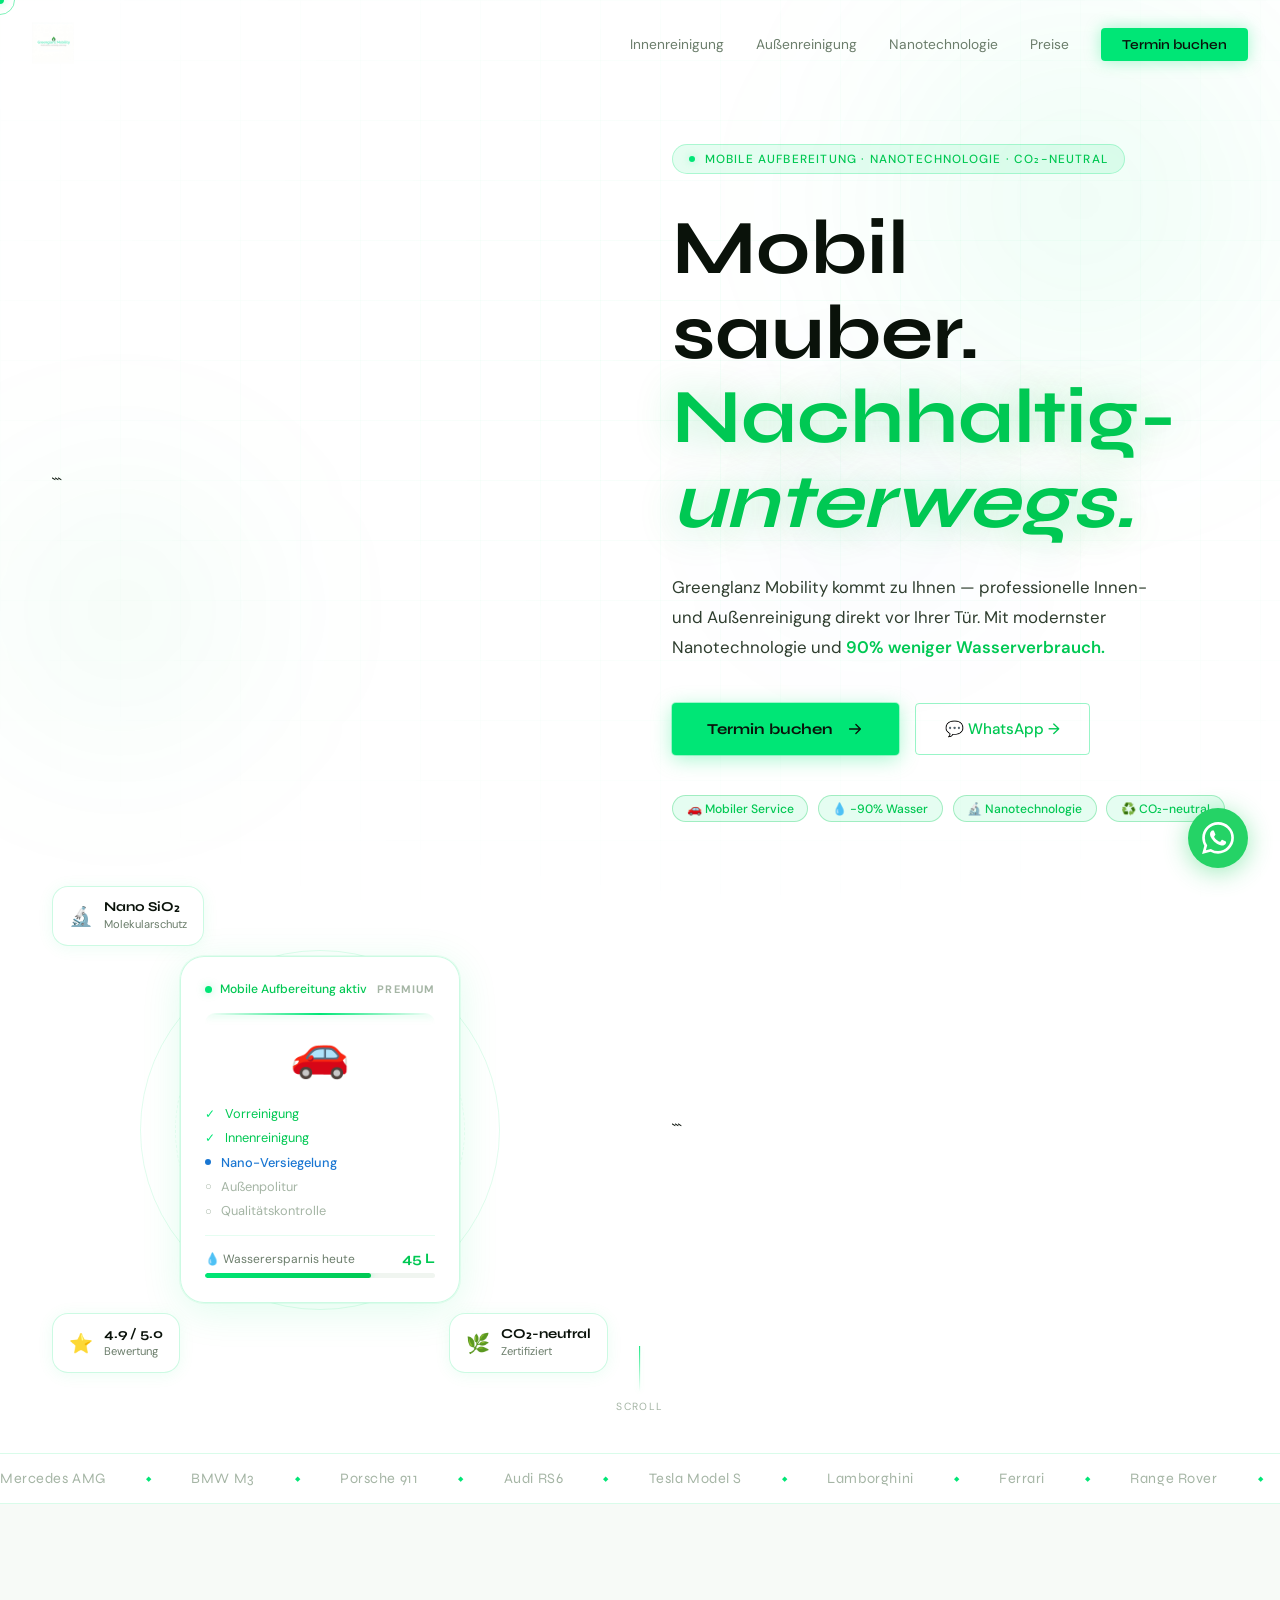
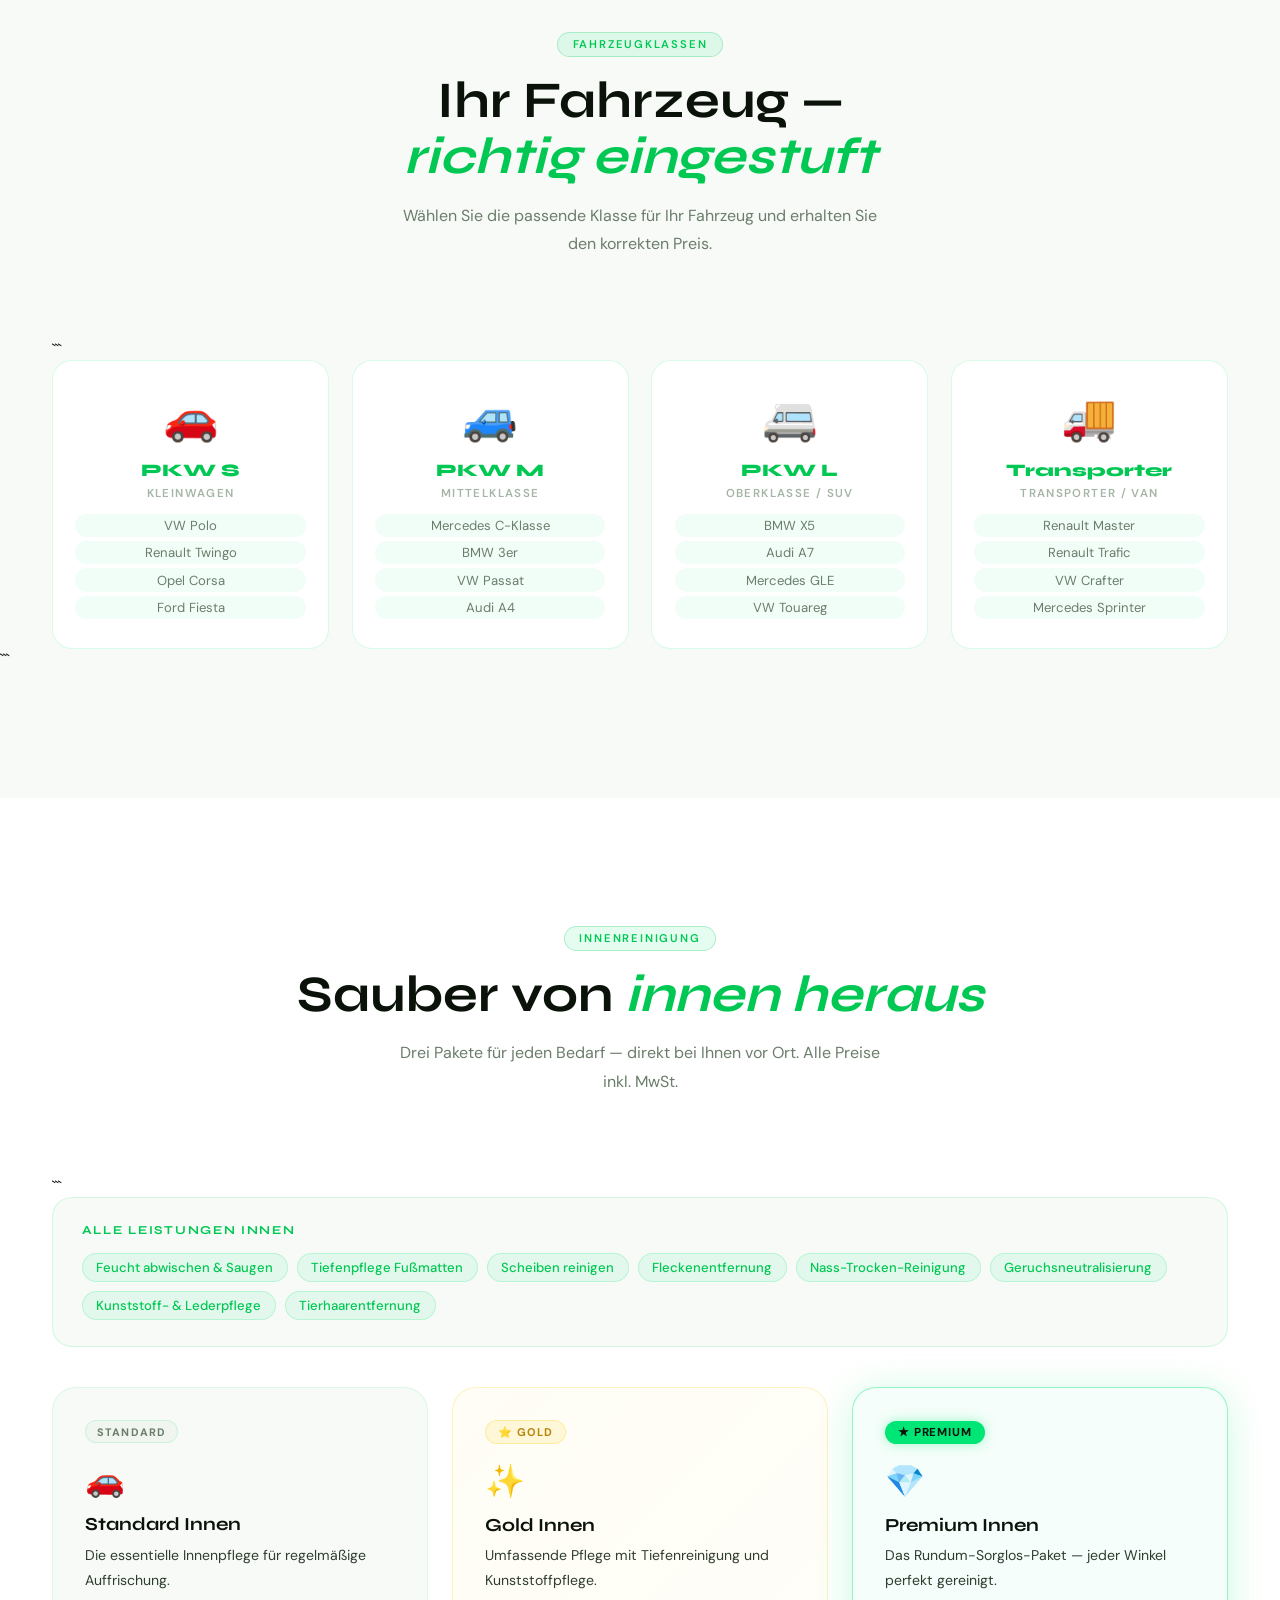
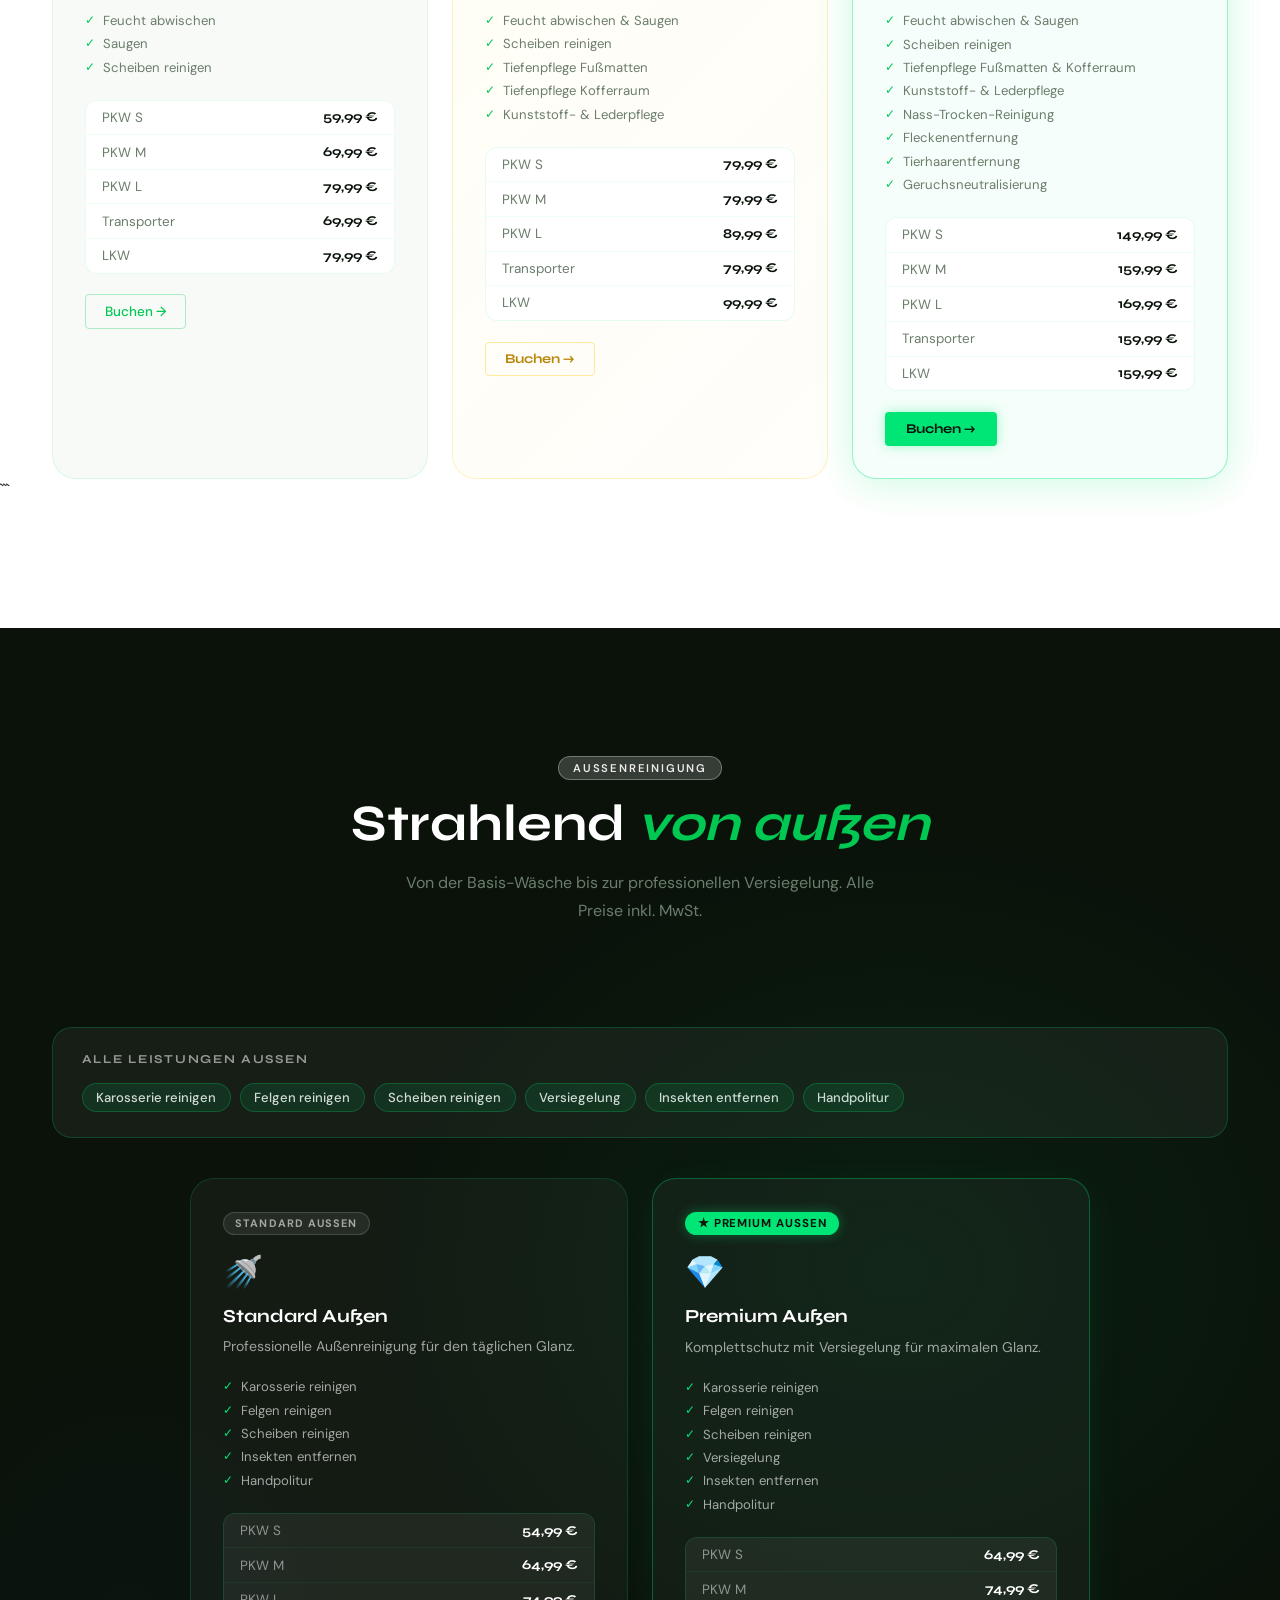
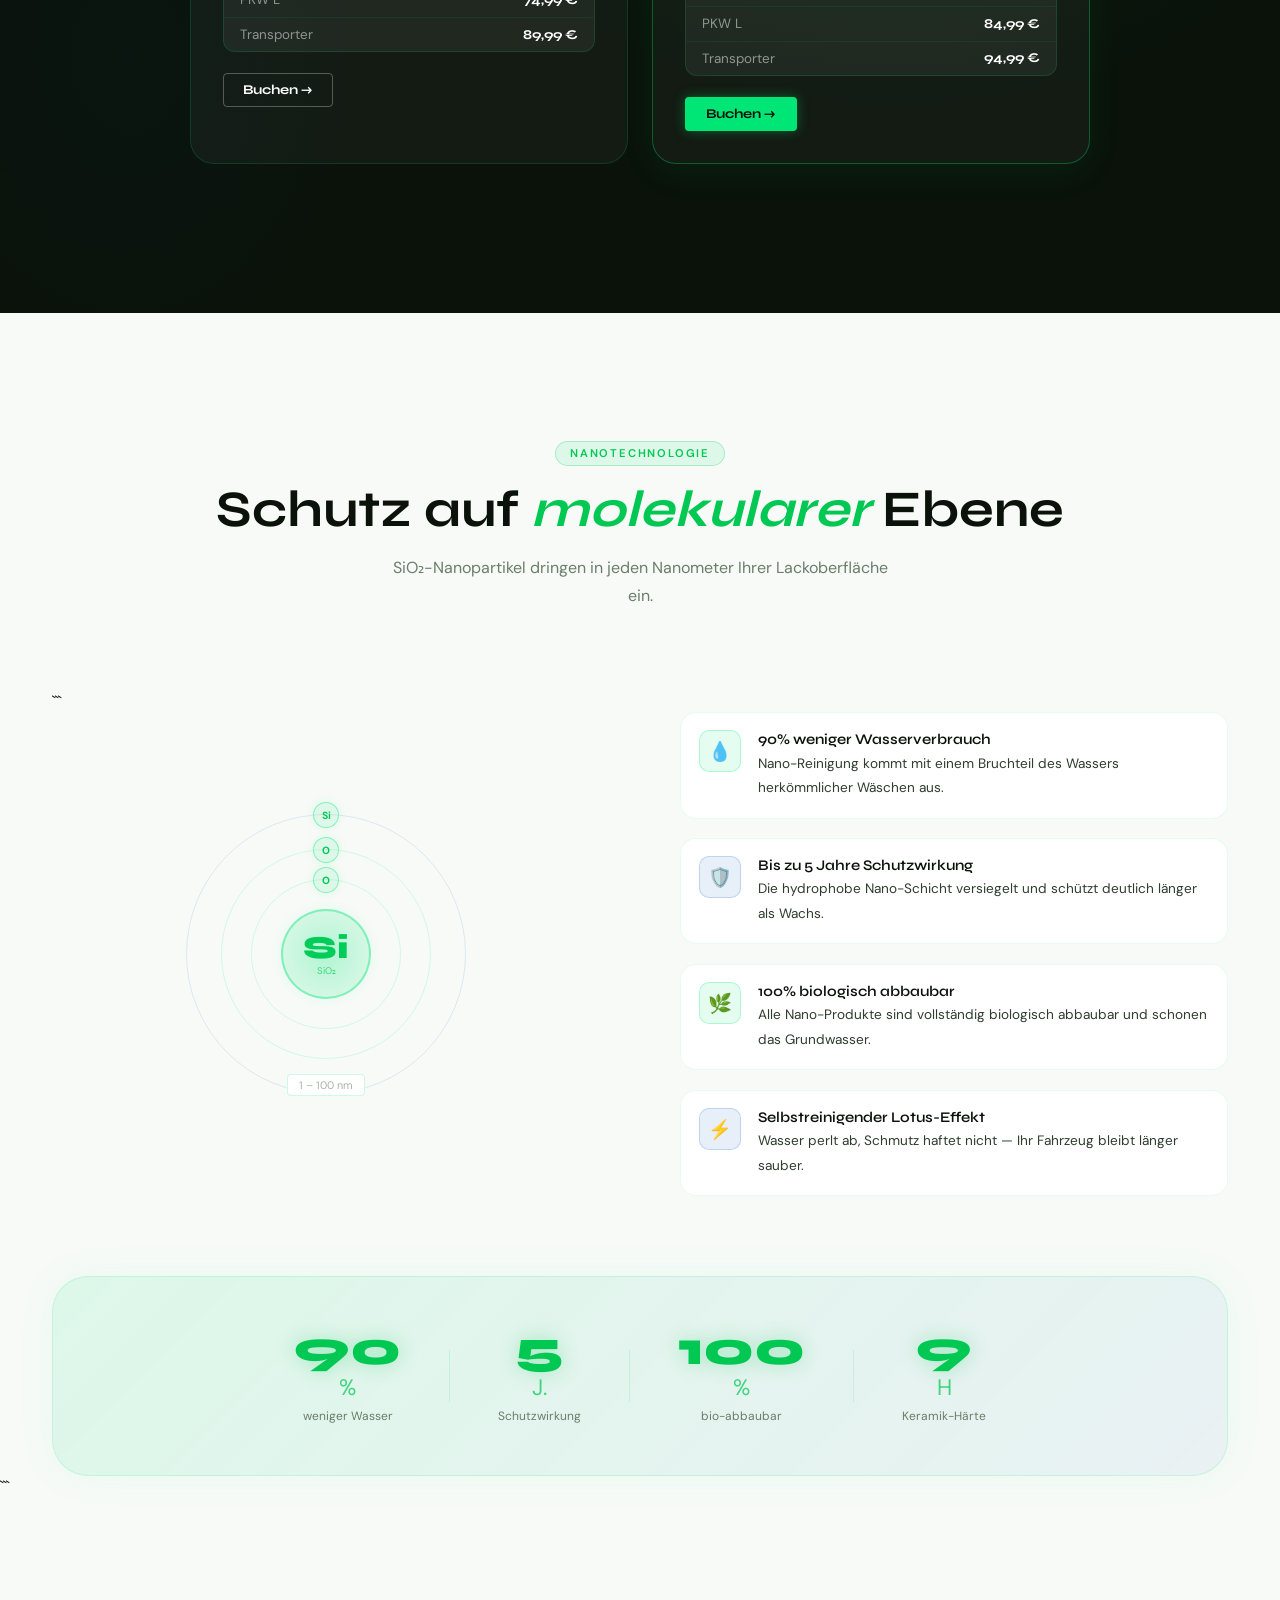
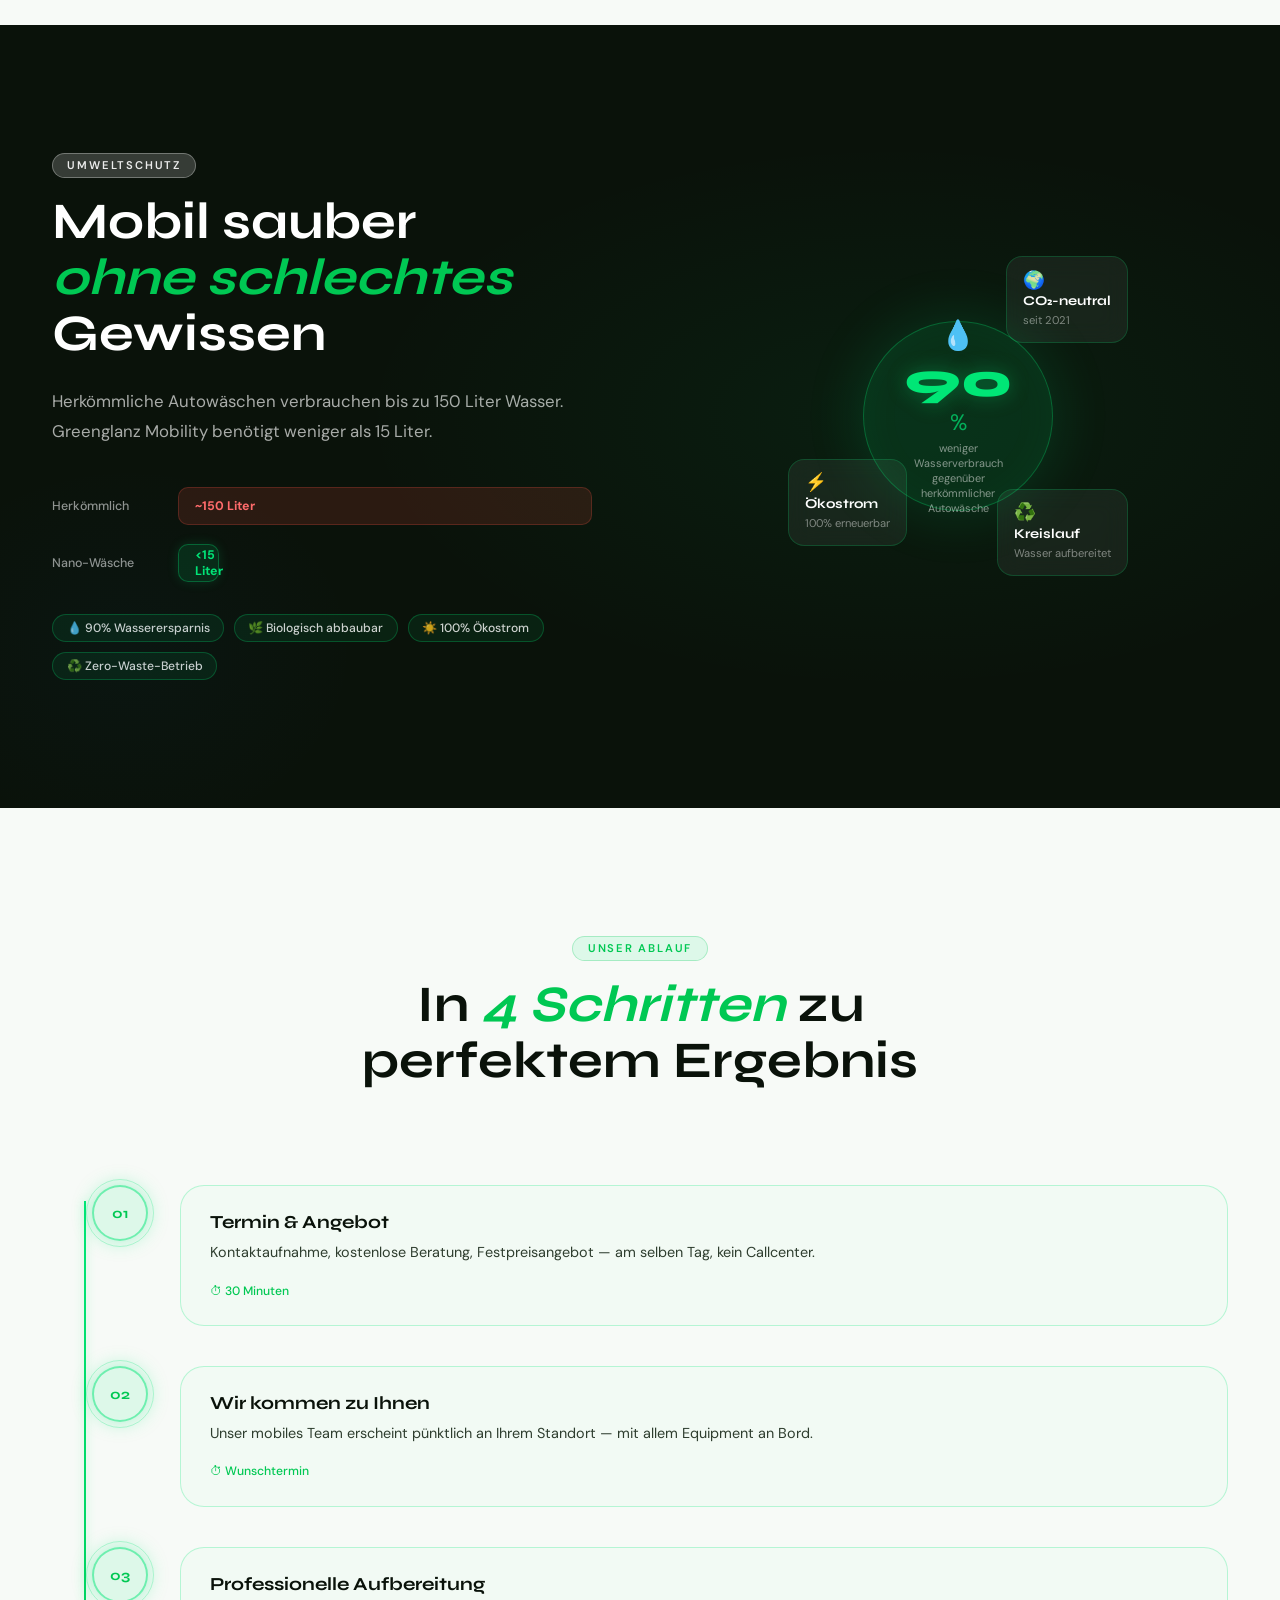
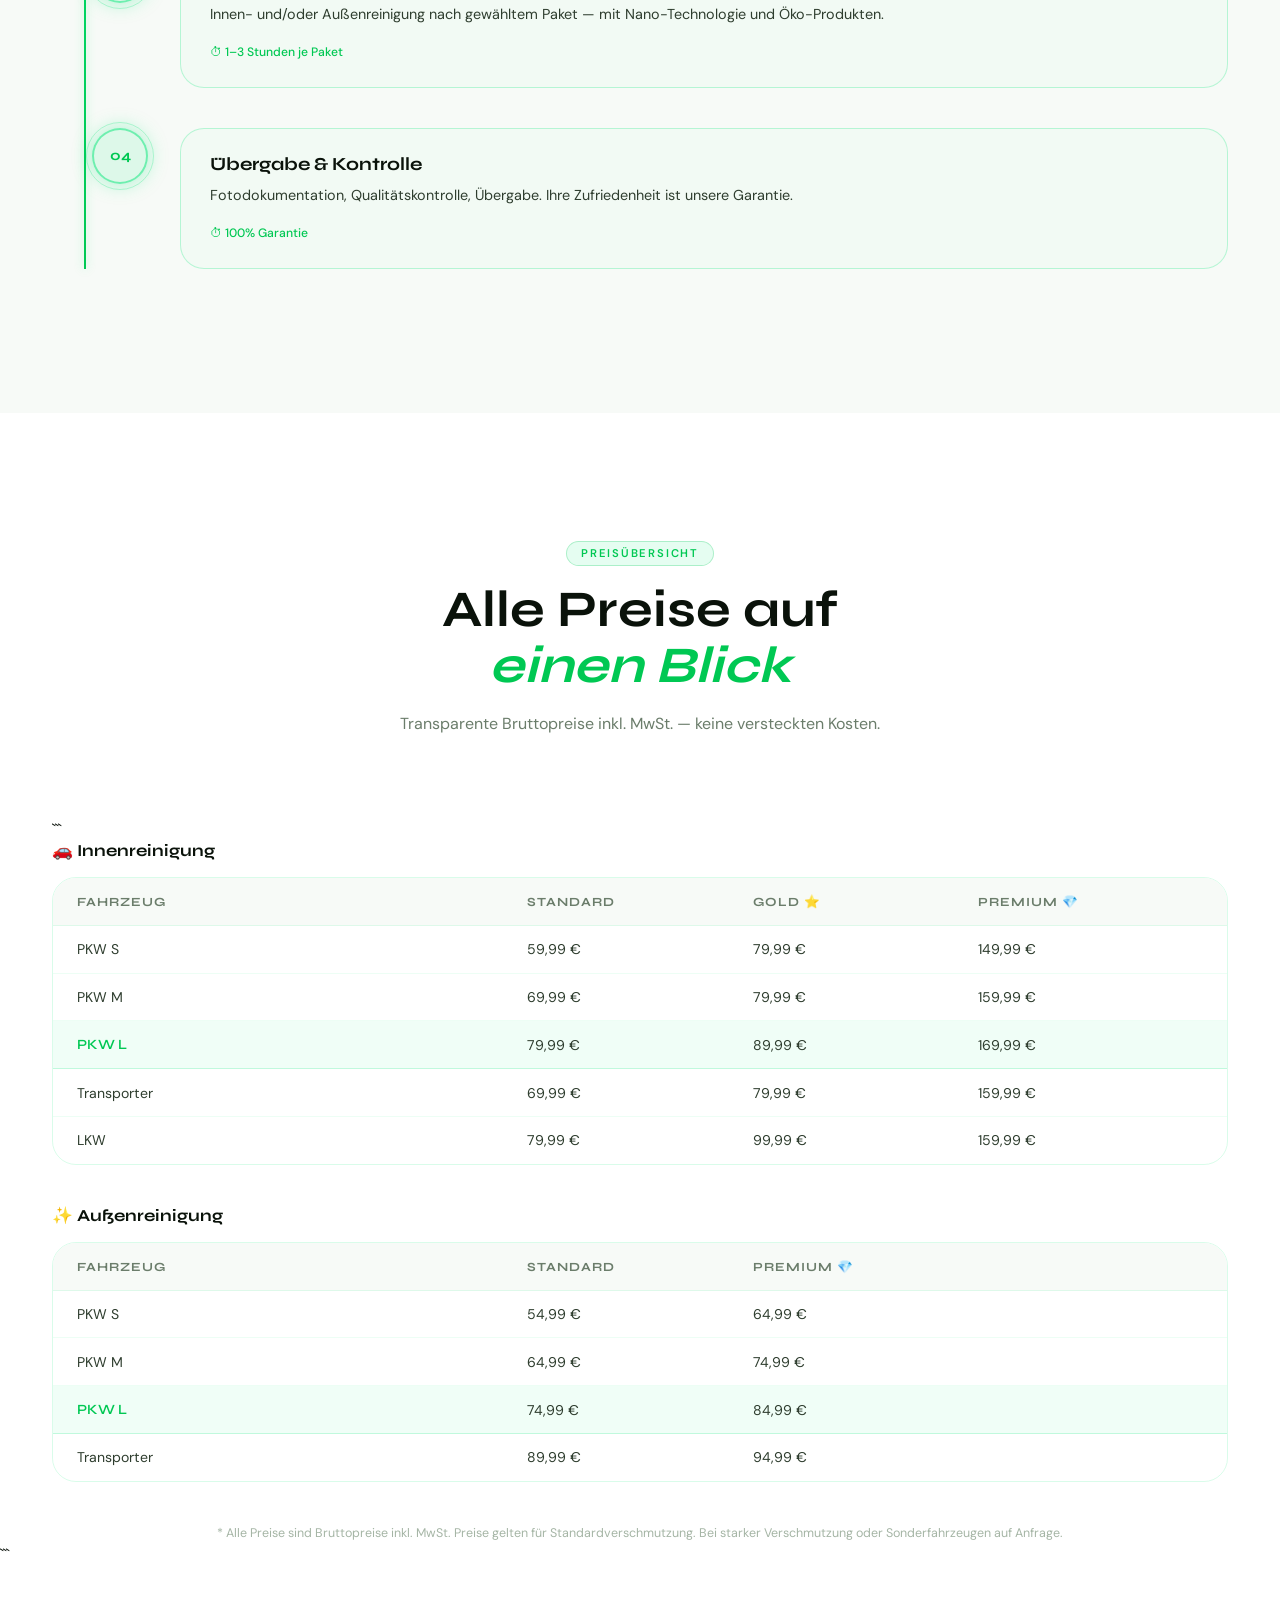
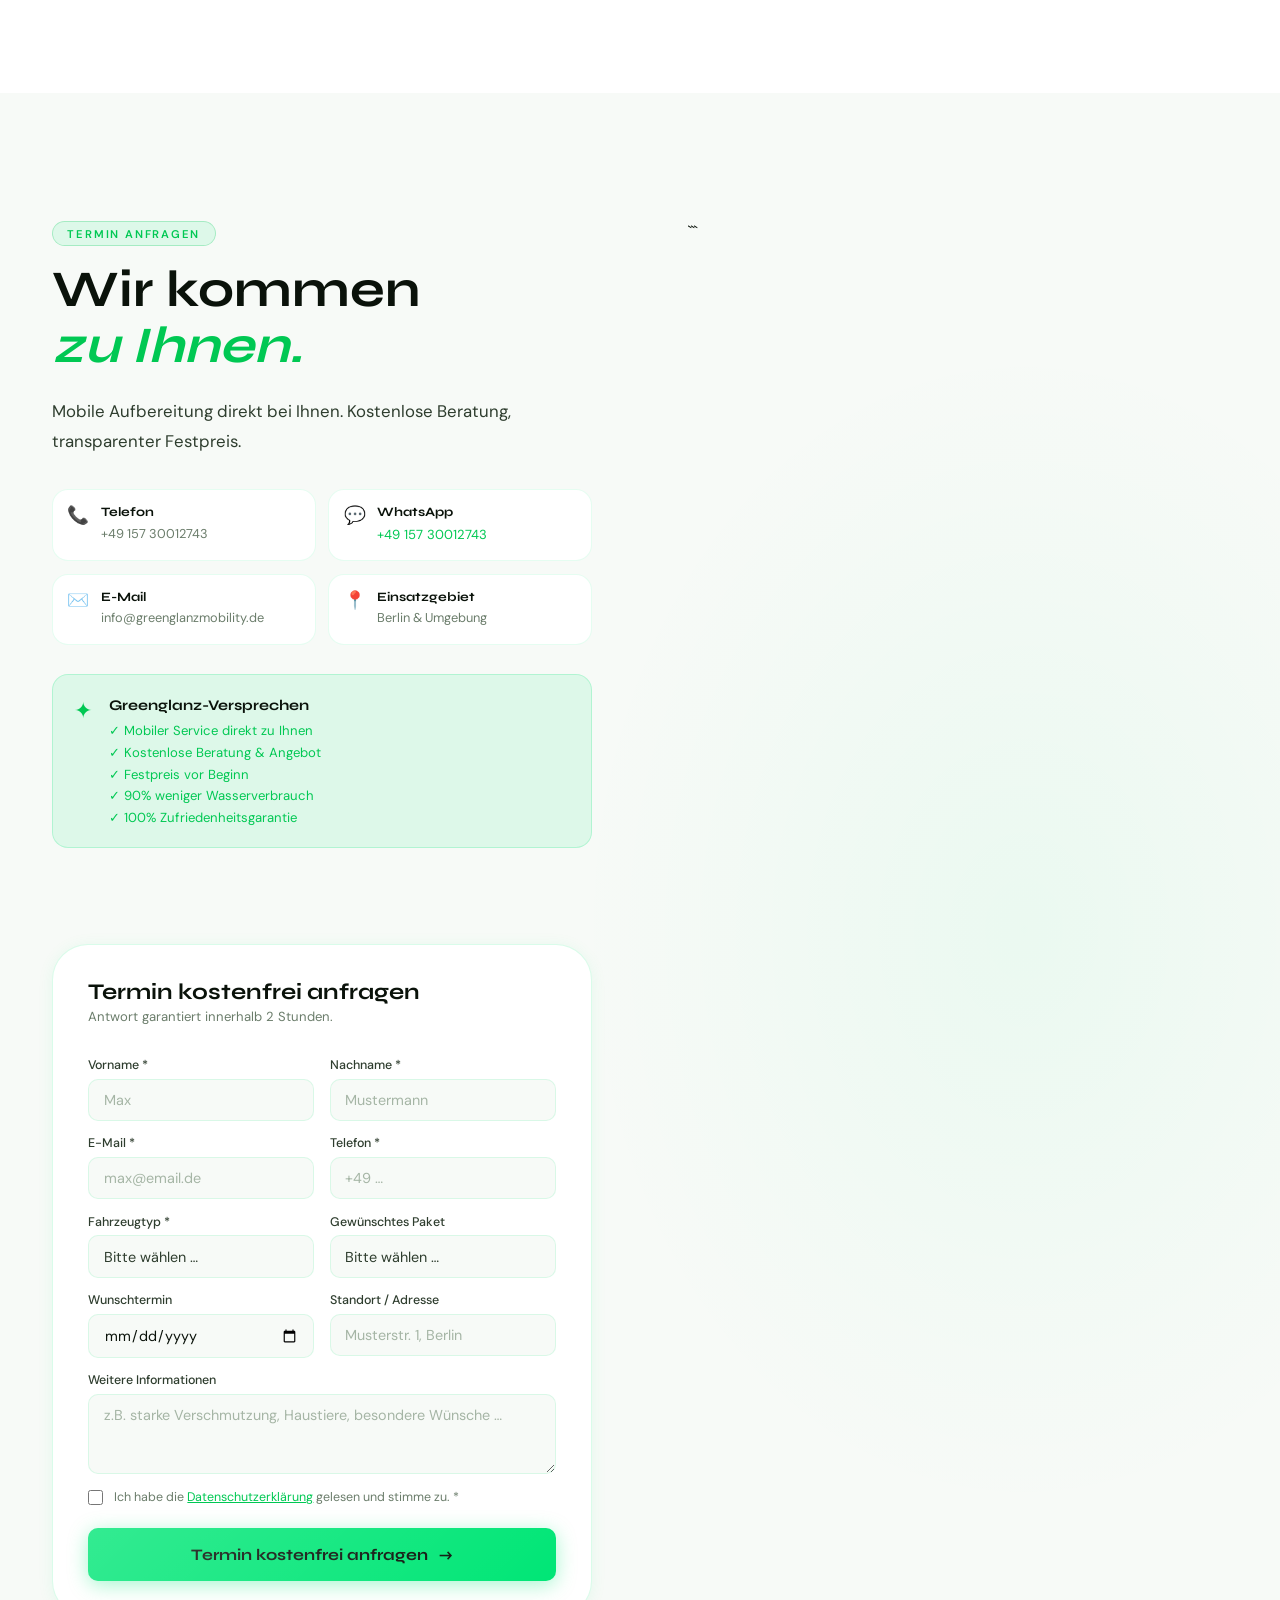
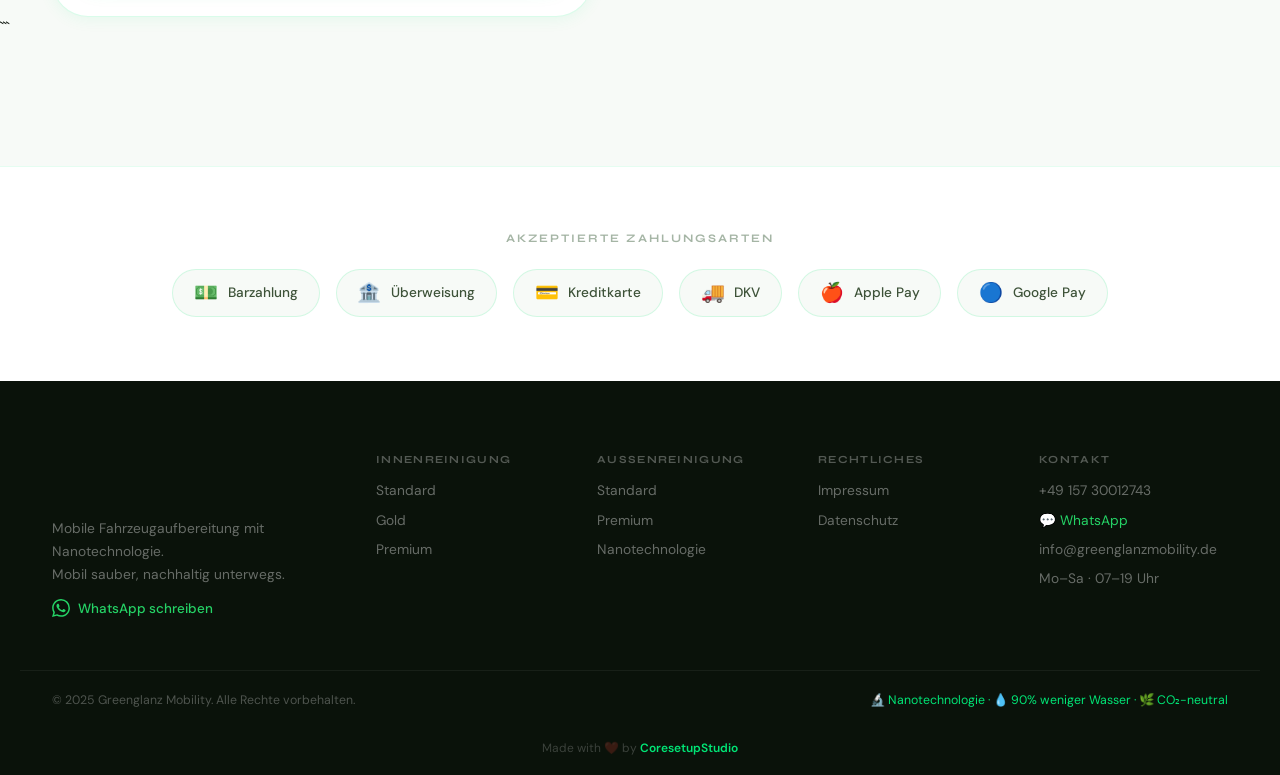
==== index.html @ e128ed54 "Update service descriptions and links in index.html" ====
<!DOCTYPE html>

<html lang="de">
<head>
  <meta charset="UTF-8" />
  <meta name="viewport" content="width=device-width, initial-scale=1.0" />
  <title>Greenglanz Mobility – Mobile Fahrzeugaufbereitung</title>
  <meta name="description" content="Greenglanz Mobility – Mobile Fahrzeugaufbereitung. Innen- & Außenreinigung mit Nanotechnologie. 90% weniger Wasser. Klimafreundlich." />
  <link rel="stylesheet" href="fv-styles.css" />
  <link rel="preconnect" href="https://fonts.googleapis.com" />
  <link rel="preconnect" href="https://fonts.gstatic.com" crossorigin />
  <link href="https://fonts.googleapis.com/css2?family=Syne:wght@400;600;700;800&family=DM+Sans:wght@300;400;500&display=swap" rel="stylesheet" />

  <style>
    /* ── WhatsApp Float Button ────────────────────── */
    .wa-float {
      position: fixed;
      bottom: 2rem;
      right: 2rem;
      z-index: 8000;
      width: 60px;
      height: 60px;
      border-radius: 50%;
      background: #25d366;
      display: flex;
      align-items: center;
      justify-content: center;
      box-shadow: 0 4px 24px rgba(37,211,102,0.45), 0 0 0 0 rgba(37,211,102,0.4);
      animation: wa-pulse 2.5s ease-in-out infinite;
      transition: transform 0.25s cubic-bezier(0.34,1.56,0.64,1), box-shadow 0.25s;
      text-decoration: none;
    }
    .wa-float:hover {
      transform: scale(1.12);
      box-shadow: 0 8px 32px rgba(37,211,102,0.55);
    }
    .wa-float svg { width: 32px; height: 32px; fill: white; }
    @keyframes wa-pulse {
      0%,100% { box-shadow: 0 4px 24px rgba(37,211,102,0.45), 0 0 0 0 rgba(37,211,102,0.4); }
      50%      { box-shadow: 0 4px 24px rgba(37,211,102,0.45), 0 0 0 12px rgba(37,211,102,0); }
    }
    .wa-tooltip {
      position: absolute;
      right: 70px;
      background: rgba(10,18,10,0.9);
      color: white;
      font-family: 'DM Sans', sans-serif;
      font-size: 0.82rem;
      white-space: nowrap;
      padding: 0.4rem 0.9rem;
      border-radius: 8px;
      pointer-events: none;
      opacity: 0;
      transform: translateX(8px);
      transition: opacity 0.2s, transform 0.2s;
    }
    .wa-float:hover .wa-tooltip {
      opacity: 1;
      transform: translateX(0);
    }

    /* ── Fahrzeugklassen Section ─────────────────── */
    .s-fahrzeuge { background: #f7faf7; }
    .fz-grid {
      display: grid;
      grid-template-columns: repeat(4, 1fr);
      gap: 1.4rem;
    }
    .fz-card {
      background: white;
      border: 1px solid rgba(0,230,118,0.15);
      border-radius: 20px;
      padding: 1.8rem 1.4rem;
      text-align: center;
      transition: all 0.3s cubic-bezier(0.34,1.56,0.64,1);
      cursor: default;
    }
    .fz-card:hover {
      transform: translateY(-6px);
      border-color: rgba(0,230,118,0.4);
      box-shadow: 0 12px 40px rgba(0,230,118,0.12);
    }
    .fz-emoji { font-size: 2.8rem; display: block; margin-bottom: 0.8rem; }
    .fz-class {
      font-family: 'Syne', sans-serif;
      font-size: 1.1rem; font-weight: 800;
      color: #00c853;
      margin-bottom: 0.3rem;
    }
    .fz-label {
      font-size: 0.72rem; font-weight: 600;
      letter-spacing: 0.12em; text-transform: uppercase;
      color: #a5b5a5; margin-bottom: 0.8rem;
      display: block;
    }
    .fz-examples {
      display: flex; flex-direction: column; gap: 0.25rem;
    }
    .fz-examples span {
      font-size: 0.82rem; color: #6b7d6b;
      padding: 0.2rem 0.6rem;
      background: rgba(0,230,118,0.06);
      border-radius: 999px;
    }

    /* ── Zahlungsarten ───────────────────────────── */
    .s-zahlung {
      background: white;
      padding: 4rem 0;
      position: relative; z-index: 2; isolation: isolate;
      border-top: 1px solid rgba(0,230,118,0.1);
    }
    .zahlung-inner {
      max-width: 1240px; margin: 0 auto; padding: 0 2rem;
      text-align: center;
    }
    .zahlung-title {
      font-family: 'Syne', sans-serif;
      font-size: 0.72rem; font-weight: 700;
      letter-spacing: 0.18em; text-transform: uppercase;
      color: #a5b5a5; margin-bottom: 1.5rem;
    }
    .zahlung-grid {
      display: flex; flex-wrap: wrap;
      align-items: center; justify-content: center;
      gap: 1rem;
    }
    .zahlung-item {
      display: flex; align-items: center; gap: 0.6rem;
      padding: 0.65rem 1.3rem;
      background: #f7faf7;
      border: 1px solid rgba(0,230,118,0.15);
      border-radius: 999px;
      font-family: 'DM Sans', sans-serif;
      font-size: 0.85rem; font-weight: 500;
      color: #3d5238;
      transition: all 0.25s;
    }
    .zahlung-item:hover {
      border-color: rgba(0,230,118,0.4);
      background: rgba(0,230,118,0.06);
      transform: translateY(-2px);
      box-shadow: 0 4px 16px rgba(0,230,118,0.1);
    }
    .zahlung-item-icon { font-size: 1.2rem; }

    /* ── Responsive additions ────────────────────── */
    @media (max-width: 900px) {
      .fz-grid { grid-template-columns: repeat(2, 1fr); }
      .wa-float { bottom: 1.2rem; right: 1.2rem; width: 54px; height: 54px; }
    }
    @media (max-width: 600px) {
      .fz-grid { grid-template-columns: 1fr 1fr; gap: 0.9rem; }
      .fz-card { padding: 1.2rem 0.9rem; }
      .fz-emoji { font-size: 2.2rem; }
      .zahlung-grid { gap: 0.6rem; }
      .zahlung-item { padding: 0.5rem 1rem; font-size: 0.78rem; }
    }
  </style>

</head>
<body>

  <!-- WhatsApp Float Button -->

<a class="wa-float"
href="https://wa.me/4915730012743"
target="_blank"
rel="noopener noreferrer"
aria-label="WhatsApp Kontakt">
<svg viewBox="0 0 24 24" xmlns="http://www.w3.org/2000/svg">
<path d="M17.472 14.382c-.297-.149-1.758-.867-2.03-.967-.273-.099-.471-.148-.67.15-.197.297-.767.966-.94 1.164-.173.199-.347.223-.644.075-.297-.15-1.255-.463-2.39-1.475-.883-.788-1.48-1.761-1.653-2.059-.173-.297-.018-.458.13-.606.134-.133.298-.347.446-.52.149-.174.198-.298.298-.497.099-.198.05-.371-.025-.52-.075-.149-.669-1.612-.916-2.207-.242-.579-.487-.5-.669-.51-.173-.008-.371-.01-.57-.01-.198 0-.52.074-.792.372-.272.297-1.04 1.016-1.04 2.479 0 1.462 1.065 2.875 1.213 3.074.149.198 2.096 3.2 5.077 4.487.709.306 1.262.489 1.694.625.712.227 1.36.195 1.871.118.571-.085 1.758-.719 2.006-1.413.248-.694.248-1.289.173-1.413-.074-.124-.272-.198-.57-.347m-5.421 7.403h-.004a9.87 9.87 0 01-5.031-1.378l-.361-.214-3.741.982.998-3.648-.235-.374a9.86 9.86 0 01-1.51-5.26c.001-5.45 4.436-9.884 9.888-9.884 2.64 0 5.122 1.03 6.988 2.898a9.825 9.825 0 012.893 6.994c-.003 5.45-4.437 9.884-9.885 9.884m8.413-18.297A11.815 11.815 0 0012.05 0C5.495 0 .16 5.335.157 11.892c0 2.096.547 4.142 1.588 5.945L.057 24l6.305-1.654a11.882 11.882 0 005.683 1.448h.005c6.554 0 11.89-5.335 11.893-11.893a11.821 11.821 0 00-3.48-8.413z"/>
</svg>
<span class="wa-tooltip">WhatsApp schreiben</span>
</a>

  <div class="cur" id="cur"></div>
  <div class="cur-ring" id="curRing"></div>
  <div class="scroll-prog" id="scrollProg"></div>

  <!-- Loader -->

  <div class="loader" id="loader">
    <div class="loader-core">
      <div class="loader-drop" id="loaderDrop">
        <svg viewBox="0 0 60 80" fill="none">
          <path class="drop-path" d="M30 5 C30 5 58 35 58 52 C58 67 45 75 30 75 C15 75 2 67 2 52 C2 35 30 5 30 5Z"
            stroke="#00e676" stroke-width="1.5" fill="none"/>
          <path class="drop-inner" d="M30 20 C30 20 48 42 48 53 C48 63 40 70 30 70 C20 70 12 63 12 53 C12 42 30 20 30 20Z"
            stroke="rgba(0,230,118,0.3)" stroke-width="1" fill="none"/>
        </svg>
        <div class="drop-glow"></div>
      </div>
      <img src="logo.jpeg" alt="Greenglanz Mobility" class="loader-logo-img" />
      <div class="loader-bar"><div class="loader-fill" id="loaderFill"></div></div>
    </div>
  </div>

  <!-- Navigation -->

  <nav class="nav" id="nav">
    <div class="nav-inner">
      <a href="#hero" class="nav-logo-img-wrap">
        <img src="logo.jpeg" alt="Greenglanz Mobility" class="nav-logo-img" />
      </a>
      <ul class="nav-links">
        <li><a href="#innen">Innenreinigung</a></li>
        <li><a href="#aussen">Außenreinigung</a></li>
        <li><a href="#nano">Nanotechnologie</a></li>
        <li><a href="#preise">Preise</a></li>
        <li><a href="#kontakt" class="nav-cta">Termin buchen</a></li>
      </ul>
      <button class="burger" id="burger" aria-label="Menü">
        <span></span><span></span>
      </button>
    </div>
  </nav>

  <!-- Mobile Menu -->

  <div class="mob-menu" id="mobMenu">
    <div class="mm-links">
      <a href="#innen">Innenreinigung</a>
      <a href="#aussen">Außenreinigung</a>
      <a href="#nano">Nanotechnologie</a>
      <a href="#preise">Preise</a>
      <a href="#kontakt">Termin buchen</a>
    </div>
    <div class="mm-contact">
      <a href="tel:+4915730012743">📞 +49 157 30012743</a>
    </div>
  </div>

  <!-- ═══ HERO ════════════════════════════════════ -->

  <section class="hero" id="hero">
    <canvas class="hero-canvas" id="heroCanvas"></canvas>
    <div class="hero-blob b1"></div>
    <div class="hero-blob b2"></div>
    <div class="hero-blob b3"></div>
    <div class="hero-grid"></div>

```
<div class="hero-left">
  <div class="hero-eyebrow" data-reveal>
    <span class="eyebrow-pulse"></span>
    <span>Mobile Aufbereitung · Nanotechnologie · CO₂-neutral</span>
  </div>

  <h1 class="hero-title" data-reveal data-delay="60">
    <span class="ht-line">Mobil sauber.</span>
    <span class="ht-line ht-neon">Nachhaltig-<em>unterwegs.</em></span>
  </h1>

  <p class="hero-desc" data-reveal data-delay="140">
    Greenglanz Mobility kommt zu Ihnen — professionelle Innen- und Außenreinigung
    direkt vor Ihrer Tür. Mit modernster Nanotechnologie und
    <strong>90% weniger Wasserverbrauch.</strong>
  </p>

  <div class="hero-actions" data-reveal data-delay="220">
    <a href="#kontakt" class="btn-neon">
      <span class="btn-neon-text">Termin buchen</span>
      <svg class="btn-neon-arrow" viewBox="0 0 20 20" fill="none">
        <path d="M4 10h12M11 5l5 5-5 5" stroke="currentColor" stroke-width="1.5" stroke-linecap="round" stroke-linejoin="round"/>
      </svg>
      <div class="btn-neon-glow"></div>
    </a>
    <a href="https://wa.me/4915730012743" target="_blank" rel="noopener" class="btn-ghost">
      <span>💬 WhatsApp →</span>
    </a>
  </div>

  <div class="hero-chips" data-reveal data-delay="300">
    <span class="chip chip-green">🚗 Mobiler Service</span>
    <span class="chip chip-green">💧 −90% Wasser</span>
    <span class="chip chip-green">🔬 Nanotechnologie</span>
    <span class="chip chip-green">♻️ CO₂-neutral</span>
  </div>
</div>

<div class="hero-right" data-reveal data-delay="80">
  <div class="hero-scene">
    <div class="hs-ring r1"></div>
    <div class="hs-ring r2"></div>
    <div class="hs-ring r3"></div>

    <div class="hs-card">
      <div class="hs-card-header">
        <div class="hsc-live">
          <span class="live-dot"></span>Mobile Aufbereitung aktiv
        </div>
        <span class="hsc-badge">Premium</span>
      </div>
      <div class="hs-car-wrap">
        <div class="hs-car" id="hsCar">🚗</div>
        <div class="hs-car-shine"></div>
        <div class="hs-scan-line" id="scanLine"></div>
      </div>
      <div class="hs-steps">
        <div class="hss done"><span class="hss-icon">✓</span><span>Vorreinigung</span></div>
        <div class="hss done"><span class="hss-icon">✓</span><span>Innenreinigung</span></div>
        <div class="hss active"><span class="hss-dot"></span><span>Nano-Versiegelung</span></div>
        <div class="hss"><span class="hss-o">○</span><span>Außenpolitur</span></div>
        <div class="hss"><span class="hss-o">○</span><span>Qualitätskontrolle</span></div>
      </div>
      <div class="hs-water-bar">
        <div class="hwb-label">
          <span>💧 Wasserersparnis heute</span>
          <span class="hwb-val" id="waterVal">0 L</span>
        </div>
        <div class="hwb-track">
          <div class="hwb-fill" id="waterFill"></div>
        </div>
      </div>
    </div>

    <div class="hs-float sf-tl" data-float="1">
      <span>🔬</span>
      <div><b>Nano SiO₂</b><p>Molekularschutz</p></div>
    </div>
    <div class="hs-float sf-br" data-float="2">
      <span>🌿</span>
      <div><b>CO₂-neutral</b><p>Zertifiziert</p></div>
    </div>
    <div class="hs-float sf-bl" data-float="3">
      <span>⭐</span>
      <div><b>4.9 / 5.0</b><p>Bewertung</p></div>
    </div>
  </div>
</div>

<div class="hero-scroll">
  <div class="hs-line-anim"></div>
  <span>Scroll</span>
</div>
```

  </section>

  <!-- ═══ TRUST BAR ══════════════════════════════ -->

  <div class="trust-bar">
    <div class="tb-wrap">
      <div class="tb-track" id="tbTrack">
        <span>Mercedes AMG</span><span class="tbsep">◆</span>
        <span>BMW M3</span><span class="tbsep">◆</span>
        <span>Porsche 911</span><span class="tbsep">◆</span>
        <span>Audi RS6</span><span class="tbsep">◆</span>
        <span>Tesla Model S</span><span class="tbsep">◆</span>
        <span>Lamborghini</span><span class="tbsep">◆</span>
        <span>Ferrari</span><span class="tbsep">◆</span>
        <span>Range Rover</span><span class="tbsep">◆</span>
        <span>Bentley</span><span class="tbsep">◆</span>
        <span>Maserati</span><span class="tbsep">◆</span>
      </div>
    </div>
  </div>

  <!-- ═══ FAHRZEUGKLASSEN ═════════════════════════ -->

  <section class="section s-fahrzeuge" id="fahrzeugklassen">
    <div class="container">
      <div class="s-head" data-reveal>
        <span class="s-tag">Fahrzeugklassen</span>
        <h2>Ihr Fahrzeug —<br /><em>richtig eingestuft</em></h2>
        <p>Wählen Sie die passende Klasse für Ihr Fahrzeug und erhalten Sie den korrekten Preis.</p>
      </div>

```
  <div class="fz-grid">
    <div class="fz-card" data-reveal data-delay="0">
      <span class="fz-emoji">🚗</span>
      <div class="fz-class">PKW S</div>
      <span class="fz-label">Kleinwagen</span>
      <div class="fz-examples">
        <span>VW Polo</span>
        <span>Renault Twingo</span>
        <span>Opel Corsa</span>
        <span>Ford Fiesta</span>
      </div>
    </div>

    <div class="fz-card" data-reveal data-delay="80">
      <span class="fz-emoji">🚙</span>
      <div class="fz-class">PKW M</div>
      <span class="fz-label">Mittelklasse</span>
      <div class="fz-examples">
        <span>Mercedes C-Klasse</span>
        <span>BMW 3er</span>
        <span>VW Passat</span>
        <span>Audi A4</span>
      </div>
    </div>

    <div class="fz-card" data-reveal data-delay="160">
      <span class="fz-emoji">🚐</span>
      <div class="fz-class">PKW L</div>
      <span class="fz-label">Oberklasse / SUV</span>
      <div class="fz-examples">
        <span>BMW X5</span>
        <span>Audi A7</span>
        <span>Mercedes GLE</span>
        <span>VW Touareg</span>
      </div>
    </div>

    <div class="fz-card" data-reveal data-delay="240">
      <span class="fz-emoji">🚚</span>
      <div class="fz-class">Transporter</div>
      <span class="fz-label">Transporter / Van</span>
      <div class="fz-examples">
        <span>Renault Master</span>
        <span>Renault Trafic</span>
        <span>VW Crafter</span>
        <span>Mercedes Sprinter</span>
      </div>
    </div>
  </div>
</div>
```

  </section>

  <!-- ═══ INNENREINIGUNG ══════════════════════════ -->

  <section class="section s-pakete" id="innen">
    <div class="container">
      <div class="s-head" data-reveal>
        <span class="s-tag">Innenreinigung</span>
        <h2>Sauber von <em>innen heraus</em></h2>
        <p>Drei Pakete für jeden Bedarf — direkt bei Ihnen vor Ort. Alle Preise inkl. MwSt.</p>
      </div>

```
  <div class="leistungen-uebersicht" data-reveal>
    <h3 class="lu-title">Alle Leistungen Innen</h3>
    <div class="lu-grid">
      <span class="lu-item"> Feucht abwischen & Saugen</span>
      <span class="lu-item"> Tiefenpflege Fußmatten</span>
      <span class="lu-item"> Scheiben reinigen</span>
      <span class="lu-item"> Fleckenentfernung</span>
      <span class="lu-item"> Nass-Trocken-Reinigung</span>
      <span class="lu-item"> Geruchsneutralisierung</span>
      <span class="lu-item"> Kunststoff- & Lederpflege</span>
      <span class="lu-item"> Tierhaarentfernung</span>
    </div>
  </div>

  <div class="pakete-grid">

    <!-- STANDARD -->
    <div class="paket-card" data-reveal data-delay="0">
      <div class="pc-tier">Standard</div>
      <div class="pc-icon">🚗</div>
      <h3>Standard Innen</h3>
      <p class="pc-desc">Die essentielle Innenpflege für regelmäßige Auffrischung.</p>
      <ul class="pc-list">
        <li>Feucht abwischen</li>
        <li>Saugen</li>
        <li>Scheiben reinigen</li>
      </ul>
      <div class="preistabelle">
        <div class="pt-mini-row"><span>PKW S</span><strong>59,99 €</strong></div>
        <div class="pt-mini-row"><span>PKW M</span><strong>69,99 €</strong></div>
        <div class="pt-mini-row"><span>PKW L</span><strong>79,99 €</strong></div>
        <div class="pt-mini-row"><span>Transporter</span><strong>69,99 €</strong></div>
        <div class="pt-mini-row"><span>LKW</span><strong>79,99 €</strong></div>
      </div>
      <a href="#kontakt" class="pc-btn">Buchen →</a>
    </div>

    <!-- GOLD -->
    <div class="paket-card paket-gold" data-reveal data-delay="100">
      <div class="pc-tier-gold">⭐ Gold</div>
      <div class="pc-icon">✨</div>
      <h3>Gold Innen</h3>
      <p class="pc-desc">Umfassende Pflege mit Tiefenreinigung und Kunststoffpflege.</p>
      <ul class="pc-list">
        <li>Feucht abwischen & Saugen</li>
        <li>Scheiben reinigen</li>
        <li>Tiefenpflege Fußmatten</li>
        <li>Tiefenpflege Kofferraum</li>
        <li>Kunststoff- & Lederpflege</li>
      </ul>
      <div class="preistabelle">
        <div class="pt-mini-row"><span>PKW S</span><strong>79,99 €</strong></div>
        <div class="pt-mini-row"><span>PKW M</span><strong>79,99 €</strong></div>
        <div class="pt-mini-row"><span>PKW L</span><strong>89,99 €</strong></div>
        <div class="pt-mini-row"><span>Transporter</span><strong>79,99 €</strong></div>
        <div class="pt-mini-row"><span>LKW</span><strong>99,99 €</strong></div>
      </div>
      <a href="#kontakt" class="pc-btn-gold">Buchen →</a>
    </div>

    <!-- PREMIUM -->
    <div class="paket-card paket-featured" data-reveal data-delay="200">
      <div class="pc-tier-featured">★ Premium</div>
      <div class="pc-icon">💎</div>
      <h3>Premium Innen</h3>
      <p class="pc-desc">Das Rundum-Sorglos-Paket — jeder Winkel perfekt gereinigt.</p>
      <ul class="pc-list">
        <li>Feucht abwischen & Saugen</li>
        <li>Scheiben reinigen</li>
        <li>Tiefenpflege Fußmatten & Kofferraum</li>
        <li>Kunststoff- & Lederpflege</li>
        <li>Nass-Trocken-Reinigung</li>
        <li>Fleckenentfernung</li>
        <li>Tierhaarentfernung</li>
        <li>Geruchsneutralisierung</li>
      </ul>
      <div class="preistabelle">
        <div class="pt-mini-row"><span>PKW S</span><strong>149,99 €</strong></div>
        <div class="pt-mini-row"><span>PKW M</span><strong>159,99 €</strong></div>
        <div class="pt-mini-row"><span>PKW L</span><strong>169,99 €</strong></div>
        <div class="pt-mini-row"><span>Transporter</span><strong>159,99 €</strong></div>
        <div class="pt-mini-row"><span>LKW</span><strong>159,99 €</strong></div>
      </div>
      <a href="#kontakt" class="pc-btn-neon">Buchen →</a>
    </div>

  </div>
</div>
```

  </section>

  <!-- ═══ AUSSENREINIGUNG ═════════════════════════ -->

  <section class="section s-aussen" id="aussen">
    <div class="aussen-bg"></div>
    <div class="container">
      <div class="s-head" data-reveal>
        <span class="s-tag s-tag-light">Außenreinigung</span>
        <h2 style="color:white">Strahlend <em>von außen</em></h2>
        <p>Von der Basis-Wäsche bis zur professionellen Versiegelung. Alle Preise inkl. MwSt.</p>
      </div>

```
  <div class="leistungen-uebersicht leistungen-uebersicht-dark" data-reveal>
    <h3 class="lu-title lu-title-light">Alle Leistungen Außen</h3>
    <div class="lu-grid">
      <span class="lu-item lu-item-light"> Karosserie reinigen</span>
      <span class="lu-item lu-item-light"> Felgen reinigen</span>
      <span class="lu-item lu-item-light"> Scheiben reinigen</span>
      <span class="lu-item lu-item-light"> Versiegelung</span>
      <span class="lu-item lu-item-light"> Insekten entfernen</span>
      <span class="lu-item lu-item-light"> Handpolitur</span>
    </div>
  </div>

  <div class="pakete-grid pakete-grid-2">

    <!-- STANDARD AUSSEN -->
    <div class="paket-card paket-card-dark" data-reveal data-delay="0">
      <div class="pc-tier pc-tier-dark">Standard Außen</div>
      <div class="pc-icon">🚿</div>
      <h3 style="color:white">Standard Außen</h3>
      <p class="pc-desc" style="color:rgba(255,255,255,0.6)">Professionelle Außenreinigung für den täglichen Glanz.</p>
      <ul class="pc-list pc-list-dark">
        <li>Karosserie reinigen</li>
        <li>Felgen reinigen</li>
        <li>Scheiben reinigen</li>
        <li>Insekten entfernen</li>
        <li>Handpolitur</li>
      </ul>
      <div class="preistabelle preistabelle-dark">
        <div class="pt-mini-row pt-mini-dark"><span>PKW S</span><strong>54,99 €</strong></div>
        <div class="pt-mini-row pt-mini-dark"><span>PKW M</span><strong>64,99 €</strong></div>
        <div class="pt-mini-row pt-mini-dark"><span>PKW L</span><strong>74,99 €</strong></div>
        <div class="pt-mini-row pt-mini-dark"><span>Transporter</span><strong>89,99 €</strong></div>
      </div>
      <a href="#kontakt" class="pc-btn-outline-light">Buchen →</a>
    </div>

    <!-- PREMIUM AUSSEN -->
    <div class="paket-card paket-card-dark paket-aussen-premium" data-reveal data-delay="150">
      <div class="pc-tier-featured">★ Premium Außen</div>
      <div class="pc-icon">💎</div>
      <h3 style="color:white">Premium Außen</h3>
      <p class="pc-desc" style="color:rgba(255,255,255,0.6)">Komplettschutz mit Versiegelung für maximalen Glanz.</p>
      <ul class="pc-list pc-list-dark">
        <li>Karosserie reinigen</li>
        <li>Felgen reinigen</li>
        <li>Scheiben reinigen</li>
        <li>Versiegelung</li>
        <li>Insekten entfernen</li>
        <li>Handpolitur</li>
      </ul>
      <div class="preistabelle preistabelle-dark">
        <div class="pt-mini-row pt-mini-dark"><span>PKW S</span><strong>64,99 €</strong></div>
        <div class="pt-mini-row pt-mini-dark"><span>PKW M</span><strong>74,99 €</strong></div>
        <div class="pt-mini-row pt-mini-dark"><span>PKW L</span><strong>84,99 €</strong></div>
        <div class="pt-mini-row pt-mini-dark"><span>Transporter</span><strong>94,99 €</strong></div>
      </div>
      <a href="#kontakt" class="pc-btn-neon">Buchen →</a>
    </div>

  </div>
</div>
```

  </section>

  <!-- ═══ NANO SECTION ═══════════════════════════ -->

  <section class="section s-nano" id="nano">
    <div class="container">
      <div class="s-head" data-reveal>
        <span class="s-tag">Nanotechnologie</span>
        <h2>Schutz auf <em>molekularer</em> Ebene</h2>
        <p>SiO₂-Nanopartikel dringen in jeden Nanometer Ihrer Lackoberfläche ein.</p>
      </div>

```
  <div class="nano-layout">
    <div class="nano-viz" data-reveal>
      <div class="nano-atom">
        <div class="na-core">
          <div class="na-core-inner">
            <span class="na-symbol">Si</span>
            <span class="na-formula">SiO₂</span>
          </div>
          <div class="na-core-glow"></div>
        </div>
        <div class="na-orbit o1"><div class="na-electron"><span>O</span></div></div>
        <div class="na-orbit o2"><div class="na-electron"><span>O</span></div></div>
        <div class="na-orbit o3"><div class="na-electron"><span>Si</span></div></div>
        <div class="na-size">1 – 100 nm</div>
      </div>
    </div>

    <div class="nano-facts" data-reveal data-delay="120">
      <div class="nf-item" data-reveal data-delay="0">
        <div class="nfi-icon nfi-green">💧</div>
        <div>
          <h4>90% weniger Wasserverbrauch</h4>
          <p>Nano-Reinigung kommt mit einem Bruchteil des Wassers herkömmlicher Wäschen aus.</p>
        </div>
      </div>
      <div class="nf-item" data-reveal data-delay="80">
        <div class="nfi-icon nfi-blue">🛡️</div>
        <div>
          <h4>Bis zu 5 Jahre Schutzwirkung</h4>
          <p>Die hydrophobe Nano-Schicht versiegelt und schützt deutlich länger als Wachs.</p>
        </div>
      </div>
      <div class="nf-item" data-reveal data-delay="160">
        <div class="nfi-icon nfi-green">🌿</div>
        <div>
          <h4>100% biologisch abbaubar</h4>
          <p>Alle Nano-Produkte sind vollständig biologisch abbaubar und schonen das Grundwasser.</p>
        </div>
      </div>
      <div class="nf-item" data-reveal data-delay="240">
        <div class="nfi-icon nfi-blue">⚡</div>
        <div>
          <h4>Selbstreinigender Lotus-Effekt</h4>
          <p>Wasser perlt ab, Schmutz haftet nicht — Ihr Fahrzeug bleibt länger sauber.</p>
        </div>
      </div>
    </div>
  </div>

  <div class="nano-stats" data-reveal>
    <div class="nstat">
      <div class="nstat-num neon-counter" data-target="90">0</div>
      <span class="nstat-unit">%</span>
      <p>weniger Wasser</p>
    </div>
    <div class="nstat-div"></div>
    <div class="nstat">
      <div class="nstat-num">5</div>
      <span class="nstat-unit"> J.</span>
      <p>Schutzwirkung</p>
    </div>
    <div class="nstat-div"></div>
    <div class="nstat">
      <div class="nstat-num neon-counter" data-target="100">0</div>
      <span class="nstat-unit">%</span>
      <p>bio-abbaubar</p>
    </div>
    <div class="nstat-div"></div>
    <div class="nstat">
      <div class="nstat-num neon-counter" data-target="9">0</div>
      <span class="nstat-unit">H</span>
      <p>Keramik-Härte</p>
    </div>
  </div>
</div>
```

  </section>

  <!-- ═══ UMWELT ══════════════════════════════════ -->

  <section class="section s-eco" id="eco">
    <div class="eco-bg-wave"></div>
    <div class="container">
      <div class="eco-layout">
        <div class="eco-left" data-reveal>
          <span class="s-tag s-tag-light">Umweltschutz</span>
          <h2>Mobil sauber<br /><em>ohne schlechtes</em><br />Gewissen</h2>
          <p>Herkömmliche Autowäschen verbrauchen bis zu 150 Liter Wasser. Greenglanz Mobility benötigt weniger als 15 Liter.</p>
          <div class="eco-compare" id="ecoCompare">
            <div class="ec-row">
              <span class="ec-label">Herkömmlich</span>
              <div class="ec-bar-wrap">
                <div class="ec-bar ec-bar-red" data-w="100"><span>~150 Liter</span></div>
              </div>
            </div>
            <div class="ec-row">
              <span class="ec-label">Nano-Wäsche</span>
              <div class="ec-bar-wrap">
                <div class="ec-bar ec-bar-neon" data-w="10"><span>&lt;15 Liter</span></div>
              </div>
            </div>
          </div>
          <div class="eco-certs" data-reveal>
            <span>💧 90% Wasserersparnis</span>
            <span>🌿 Biologisch abbaubar</span>
            <span>☀️ 100% Ökostrom</span>
            <span>♻️ Zero-Waste-Betrieb</span>
          </div>
        </div>
        <div class="eco-right" data-reveal data-delay="150">
          <div class="eco-orb-wrap">
            <div class="eco-main-card">
              <span class="emc-drop">💧</span>
              <div class="emc-num neon-counter" data-target="90">0</div>
              <span class="emc-pct">%</span>
              <p>weniger Wasserverbrauch gegenüber herkömmlicher Autowäsche</p>
            </div>
            <div class="eco-sat s1" data-float="1"><span>🌍</span><strong>CO₂-neutral</strong><p>seit 2021</p></div>
            <div class="eco-sat s2" data-float="2"><span>♻️</span><strong>Kreislauf</strong><p>Wasser aufbereitet</p></div>
            <div class="eco-sat s3" data-float="3"><span>⚡</span><strong>Ökostrom</strong><p>100% erneuerbar</p></div>
          </div>
        </div>
      </div>
    </div>
  </section>

  <!-- ═══ PROZESS ═════════════════════════════════ -->

  <section class="section s-prozess" id="prozess">
    <div class="container">
      <div class="s-head" data-reveal>
        <span class="s-tag">Unser Ablauf</span>
        <h2>In <em>4 Schritten</em> zu<br />perfektem Ergebnis</h2>
      </div>
      <div class="prozess-timeline">
        <div class="ptl-line"><div class="ptl-progress" id="ptlProg"></div></div>
        <div class="ptl-step" data-reveal data-delay="0">
          <div class="ptl-node"><span>01</span><div class="ptl-ring"></div></div>
          <div class="ptl-content">
            <h3>Termin & Angebot</h3>
            <p>Kontaktaufnahme, kostenlose Beratung, Festpreisangebot — am selben Tag, kein Callcenter.</p>
            <span class="ptl-time">⏱ 30 Minuten</span>
          </div>
        </div>
        <div class="ptl-step" data-reveal data-delay="100">
          <div class="ptl-node"><span>02</span><div class="ptl-ring"></div></div>
          <div class="ptl-content">
            <h3>Wir kommen zu Ihnen</h3>
            <p>Unser mobiles Team erscheint pünktlich an Ihrem Standort — mit allem Equipment an Bord.</p>
            <span class="ptl-time">⏱ Wunschtermin</span>
          </div>
        </div>
        <div class="ptl-step" data-reveal data-delay="200">
          <div class="ptl-node"><span>03</span><div class="ptl-ring"></div></div>
          <div class="ptl-content">
            <h3>Professionelle Aufbereitung</h3>
            <p>Innen- und/oder Außenreinigung nach gewähltem Paket — mit Nano-Technologie und Öko-Produkten.</p>
            <span class="ptl-time">⏱ 1–3 Stunden je Paket</span>
          </div>
        </div>
        <div class="ptl-step" data-reveal data-delay="300">
          <div class="ptl-node"><span>04</span><div class="ptl-ring"></div></div>
          <div class="ptl-content">
            <h3>Übergabe & Kontrolle</h3>
            <p>Fotodokumentation, Qualitätskontrolle, Übergabe. Ihre Zufriedenheit ist unsere Garantie.</p>
            <span class="ptl-time">⏱ 100% Garantie</span>
          </div>
        </div>
      </div>
    </div>
  </section>

  <!-- ═══ PREISÜBERSICHT ══════════════════════════ -->

  <section class="section s-preise" id="preise">
    <div class="container">
      <div class="s-head" data-reveal>
        <span class="s-tag">Preisübersicht</span>
        <h2>Alle Preise auf<br /><em>einen Blick</em></h2>
        <p>Transparente Bruttopreise inkl. MwSt. — keine versteckten Kosten.</p>
      </div>

```
  <div class="preise-block" data-reveal>
    <div class="pb-header">
      <span class="pb-title">🚗 Innenreinigung</span>
    </div>
    <div class="preise-table">
      <div class="pt-header">
        <span>Fahrzeug</span><span>Standard</span><span>Gold ⭐</span><span>Premium 💎</span>
      </div>
      <div class="pt-row"><span>PKW S</span><span>59,99 €</span><span>79,99 €</span><span>149,99 €</span></div>
      <div class="pt-row"><span>PKW M</span><span>69,99 €</span><span>79,99 €</span><span>159,99 €</span></div>
      <div class="pt-row pt-highlight"><span>PKW L</span><span>79,99 €</span><span>89,99 €</span><span>169,99 €</span></div>
      <div class="pt-row"><span>Transporter</span><span>69,99 €</span><span>79,99 €</span><span>159,99 €</span></div>
      <div class="pt-row"><span>LKW</span><span>79,99 €</span><span>99,99 €</span><span>159,99 €</span></div>
    </div>
  </div>

  <div class="preise-block" data-reveal>
    <div class="pb-header">
      <span class="pb-title">✨ Außenreinigung</span>
    </div>
    <div class="preise-table">
      <div class="pt-header">
        <span>Fahrzeug</span><span>Standard</span><span>Premium 💎</span><span></span>
      </div>
      <div class="pt-row"><span>PKW S</span><span>54,99 €</span><span>64,99 €</span><span></span></div>
      <div class="pt-row"><span>PKW M</span><span>64,99 €</span><span>74,99 €</span><span></span></div>
      <div class="pt-row pt-highlight"><span>PKW L</span><span>74,99 €</span><span>84,99 €</span><span></span></div>
      <div class="pt-row"><span>Transporter</span><span>89,99 €</span><span>94,99 €</span><span></span></div>
    </div>
  </div>

  <p class="preise-note" data-reveal>* Alle Preise sind Bruttopreise inkl. MwSt. Preise gelten für Standardverschmutzung. Bei starker Verschmutzung oder Sonderfahrzeugen auf Anfrage.</p>
</div>
```

  </section>

  <!-- ═══ KONTAKT ═════════════════════════════════ -->

  <section class="section s-kontakt" id="kontakt">
    <div class="kontakt-bg-deco"></div>
    <div class="container">
      <div class="kontakt-layout">
        <div class="kl" data-reveal>
          <span class="s-tag">Termin anfragen</span>
          <h2>Wir kommen<br /><em>zu Ihnen.</em></h2>
          <p>Mobile Aufbereitung direkt bei Ihnen. Kostenlose Beratung, transparenter Festpreis.</p>
          <div class="kl-infos">
            <div class="kli"><span>📞</span><div><b>Telefon</b><p>+49 157 30012743</p></div></div>
            <div class="kli"><span>💬</span><div><b>WhatsApp</b><a href="https://wa.me/4915730012743" target="_blank" rel="noopener" style="color:var(--ng-dim);font-size:0.82rem">+49 157 30012743</a></div></div>
            <div class="kli"><span>✉️</span><div><b>E-Mail</b><p>info@greenglanzmobility.de</p></div></div>
            <div class="kli"><span>📍</span><div><b>Einsatzgebiet</b><p>Berlin & Umgebung</p></div></div>
          </div>
          <div class="kl-promise">
            <span class="klp-dot">✦</span>
            <div>
              <b>Greenglanz-Versprechen</b>
              <ul>
                <li>✓ Mobiler Service direkt zu Ihnen</li>
                <li>✓ Kostenlose Beratung & Angebot</li>
                <li>✓ Festpreis vor Beginn</li>
                <li>✓ 90% weniger Wasserverbrauch</li>
                <li>✓ 100% Zufriedenheitsgarantie</li>
              </ul>
            </div>
          </div>
        </div>

```
    <div class="kr" data-reveal data-delay="150">
      <form class="kform" id="kForm" novalidate>
        <div class="kform-head">
          <h3>Termin kostenfrei anfragen</h3>
          <p>Antwort garantiert innerhalb 2 Stunden.</p>
        </div>
        <div class="kf-row">
          <div class="kfg"><label>Vorname *</label><input type="text" id="fn" placeholder="Max" required /></div>
          <div class="kfg"><label>Nachname *</label><input type="text" id="ln" placeholder="Mustermann" required /></div>
        </div>
        <div class="kf-row">
          <div class="kfg"><label>E-Mail *</label><input type="email" id="em" placeholder="max@email.de" required /></div>
          <div class="kfg"><label>Telefon *</label><input type="tel" id="tel" placeholder="+49 …" required /></div>
        </div>
        <div class="kf-row">
          <div class="kfg">
            <label>Fahrzeugtyp *</label>
            <select id="fvType" required>
              <option value="">Bitte wählen …</option>
              <option>PKW S (Kleinwagen)</option>
              <option>PKW M (Mittelklasse)</option>
              <option>PKW L (Oberklasse / SUV)</option>
              <option>Transporter</option>
              <option>LKW</option>
            </select>
          </div>
          <div class="kfg">
            <label>Gewünschtes Paket</label>
            <select id="paket">
              <option value="">Bitte wählen …</option>
              <optgroup label="Innenreinigung">
                <option>Innen Standard</option>
                <option>Innen Gold ⭐</option>
                <option>Innen Premium 💎</option>
              </optgroup>
              <optgroup label="Außenreinigung">
                <option>Außen Standard</option>
                <option>Außen Premium 💎</option>
              </optgroup>
              <option>Kombi: Innen + Außen</option>
              <option>Beratung gewünscht</option>
            </select>
          </div>
        </div>
        <div class="kf-row">
          <div class="kfg"><label>Wunschtermin</label><input type="date" id="datum" /></div>
          <div class="kfg"><label>Standort / Adresse</label><input type="text" id="adresse" placeholder="Musterstr. 1, Berlin" /></div>
        </div>
        <div class="kfg">
          <label>Weitere Informationen</label>
          <textarea id="msg" rows="3" placeholder="z.B. starke Verschmutzung, Haustiere, besondere Wünsche …"></textarea>
        </div>
        <div class="kf-check">
          <input type="checkbox" id="dsgvo" required />
          <label for="dsgvo">Ich habe die <a href="datenschutz.html">Datenschutzerklärung</a> gelesen und stimme zu. *</label>
        </div>
        <button type="submit" class="btn-submit-neon" id="submitBtn">
          <span class="bsn-text">Termin kostenfrei anfragen</span>
          <span class="bsn-arrow">→</span>
          <div class="bsn-loader"></div>
          <div class="bsn-glow"></div>
        </button>
        <div class="kf-success" id="kSuccess">
          <div class="kfs-icon">✓</div>
          <strong>Anfrage erhalten!</strong>
          <p>Wir melden uns innerhalb von 2 Stunden persönlich bei Ihnen.</p>
        </div>
      </form>
    </div>
  </div>
</div>
```

  </section>

  <!-- ═══ ZAHLUNGSARTEN ═══════════════════════════ -->

  <div class="s-zahlung">
    <div class="zahlung-inner">
      <div class="zahlung-title">Akzeptierte Zahlungsarten</div>
      <div class="zahlung-grid">
        <div class="zahlung-item">
          <span class="zahlung-item-icon">💵</span>
          <span>Barzahlung</span>
        </div>
        <div class="zahlung-item">
          <span class="zahlung-item-icon">🏦</span>
          <span>Überweisung</span>
        </div>
        <div class="zahlung-item">
          <span class="zahlung-item-icon">💳</span>
          <span>Kreditkarte</span>
        </div>
        <div class="zahlung-item">
          <span class="zahlung-item-icon">🚚</span>
          <span>DKV</span>
        </div>
        <div class="zahlung-item">
          <span class="zahlung-item-icon">🍎</span>
          <span>Apple Pay</span>
        </div>
        <div class="zahlung-item">
          <span class="zahlung-item-icon">🔵</span>
          <span>Google Pay</span>
        </div>
      </div>
    </div>
  </div>

  <!-- ═══ FOOTER ══════════════════════════════════ -->

  <footer class="footer">
    <div class="ft-inner">
      <div class="ft-brand">
        <img src="logo.jpeg" alt="Greenglanz Mobility" class="ft-logo-img" />
        <p>Mobile Fahrzeugaufbereitung mit Nanotechnologie.<br />Mobil sauber, nachhaltig unterwegs.</p>
        <!-- WhatsApp im Footer -->
        <a href="https://wa.me/4915730012743"
           target="_blank" rel="noopener noreferrer"
           style="display:inline-flex;align-items:center;gap:0.5rem;margin-top:0.8rem;
                  font-size:0.84rem;color:#25d366;font-family:'DM Sans',sans-serif;
                  font-weight:500;text-decoration:none;transition:opacity 0.2s;"
           onmouseover="this.style.opacity=0.8" onmouseout="this.style.opacity=1">
          <svg width="18" height="18" viewBox="0 0 24 24" fill="#25d366">
            <path d="M17.472 14.382c-.297-.149-1.758-.867-2.03-.967-.273-.099-.471-.148-.67.15-.197.297-.767.966-.94 1.164-.173.199-.347.223-.644.075-.297-.15-1.255-.463-2.39-1.475-.883-.788-1.48-1.761-1.653-2.059-.173-.297-.018-.458.13-.606.134-.133.298-.347.446-.52.149-.174.198-.298.298-.497.099-.198.05-.371-.025-.52-.075-.149-.669-1.612-.916-2.207-.242-.579-.487-.5-.669-.51-.173-.008-.371-.01-.57-.01-.198 0-.52.074-.792.372-.272.297-1.04 1.016-1.04 2.479 0 1.462 1.065 2.875 1.213 3.074.149.198 2.096 3.2 5.077 4.487.709.306 1.262.489 1.694.625.712.227 1.36.195 1.871.118.571-.085 1.758-.719 2.006-1.413.248-.694.248-1.289.173-1.413-.074-.124-.272-.198-.57-.347m-5.421 7.403h-.004a9.87 9.87 0 01-5.031-1.378l-.361-.214-3.741.982.998-3.648-.235-.374a9.86 9.86 0 01-1.51-5.26c.001-5.45 4.436-9.884 9.888-9.884 2.64 0 5.122 1.03 6.988 2.898a9.825 9.825 0 012.893 6.994c-.003 5.45-4.437 9.884-9.885 9.884m8.413-18.297A11.815 11.815 0 0012.05 0C5.495 0 .16 5.335.157 11.892c0 2.096.547 4.142 1.588 5.945L.057 24l6.305-1.654a11.882 11.882 0 005.683 1.448h.005c6.554 0 11.89-5.335 11.893-11.893a11.821 11.821 0 00-3.48-8.413z"/>
          </svg>
          WhatsApp schreiben
        </a>
      </div>
      <div class="ft-cols">
        <div class="ftc">
          <b>Innenreinigung</b>
          <a href="#innen">Standard</a>
          <a href="#innen">Gold </a>
          <a href="#innen">Premium </a>
        </div>
        <div class="ftc">
          <b>Außenreinigung</b>
          <a href="#aussen">Standard</a>
          <a href="#aussen">Premium </a>
          <a href="#nano">Nanotechnologie</a>
        </div>
        <div class="ftc">
          <b>Rechtliches</b>
          <a href="impressum.html">Impressum</a>
          <a href="datenschutz.html">Datenschutz</a>
        </div>
        <div class="ftc">
          <b>Kontakt</b>
          <a href="tel:+4915730012743">+49 157 30012743</a>
          <a href="https://wa.me/4915730012743" target="_blank" rel="noopener" style="color:#25d366">💬 WhatsApp</a>
          <a href="mailto:info@greenglanzmobility.de">info@greenglanzmobility.de</a>
          <span>Mo–Sa · 07–19 Uhr</span>
        </div>
      </div>
    </div>
    <div class="ft-bottom">
      <span>© 2025 Greenglanz Mobility. Alle Rechte vorbehalten.</span>
      <span class="ft-badge">🔬 Nanotechnologie · 💧 90% weniger Wasser · 🌿 CO₂-neutral</span>
    </div>
    <div class="ft-credit">
      Made with ❤️ by <a href="https://coresetup.studio" target="_blank" rel="noopener noreferrer">CoresetupStudio</a>
    </div>
  </footer>

  <script src="fv-app.js"></script>

</body>
</html>
---- fv-styles.css ----
/* ══════════════════════════════════════════════════
   GREENGLANZ FAHRZEUGAUFBEREITUNG – fv-styles.css
   Weiß × Neon-Grün (dominant) × Blau (Akzent)
   Mobile-safe von Anfang an
══════════════════════════════════════════════════ */

@import url('https://fonts.googleapis.com/css2?family=Syne:wght@400;600;700;800&family=DM+Sans:wght@300;400;500&display=swap');

/* ── Variables ──────────────────────────────────── */
:root {
  /* Base */
  --white:    #ffffff;
  --off:      #f7faf7;
  --surface:  #f0f5f0;

  /* Neon Green — DOMINANT */
  --ng:       #00e676;
  --ng-dim:   #00c853;
  --ng-pale:  #b9f6ca;
  --ng-mist:  #e8f5e9;
  --ng-alpha: rgba(0,230,118,0.1);
  --ng-glow:  rgba(0,230,118,0.35);
  --ng-glow2: rgba(0,230,118,0.12);

  /* Blue — accent only */
  --bl:       #1565c0;
  --bl-2:     #1976d2;
  --bl-pale:  #bbdefb;
  --bl-mist:  #e3f2fd;
  --bl-alpha: rgba(21,101,192,0.1);

  /* Text */
  --t1:  #0a120a;
  --t2:  #2e3d2e;
  --t3:  #6b7d6b;
  --t4:  #a5b5a5;

  /* Fonts */
  --fd: 'Syne', sans-serif;
  --fb: 'DM Sans', sans-serif;

  /* Radius */
  --r-xs: 4px;
  --r-sm: 10px;
  --r-md: 16px;
  --r-lg: 24px;
  --r-xl: 36px;

  /* Shadows */
  --sh-sm:   0 2px 16px rgba(0,230,118,0.08);
  --sh-md:   0 8px 40px rgba(0,230,118,0.12);
  --sh-lg:   0 24px 80px rgba(0,230,118,0.16);
  --sh-neon: 0 0 20px rgba(0,230,118,0.4), 0 0 60px rgba(0,230,118,0.15);
  --sh-b:    0 8px 32px rgba(21,101,192,0.1);

  --ease:        cubic-bezier(0.4, 0, 0.2, 1);
  --ease-spring: cubic-bezier(0.34, 1.56, 0.64, 1);
  --ease-expo:   cubic-bezier(0.16, 1, 0.3, 1);
}

/* ── Reset ──────────────────────────────────────── */
*, *::before, *::after { box-sizing: border-box; margin: 0; padding: 0; }
html { scroll-behavior: smooth; font-size: 16px; }
body {
  font-family: var(--fb);
  background: var(--white);
  color: var(--t1);
  overflow-x: hidden;
  cursor: none;
}
a { color: inherit; text-decoration: none; }
ul { list-style: none; }
button { cursor: none; border: none; background: none; font: inherit; }
input, textarea, select { font: inherit; }
em { font-style: italic; color: var(--ng-dim); }

/* ── Typography ─────────────────────────────────── */
h1, h2, h3 { font-family: var(--fd); line-height: 1.1; font-weight: 700; }
h1 { font-size: clamp(2.8rem, 6vw, 5.5rem); }
h2 { font-size: clamp(2rem, 4vw, 3.4rem); }
h3 { font-size: 1.15rem; font-weight: 700; }
p  { color: var(--t2); line-height: 1.78; }

/* ── Scroll Progress ────────────────────────────── */
.scroll-prog {
  position: fixed; top: 0; left: 0; height: 3px;
  width: 0%; z-index: 9999; pointer-events: none;
  background: linear-gradient(90deg, var(--ng), var(--ng-dim), var(--bl-2));
  box-shadow: 0 0 10px var(--ng-glow);
  transition: width 0.1s linear;
}

/* ── Custom Cursor ──────────────────────────────── */
.cur {
  width: 8px; height: 8px;
  background: var(--ng);
  border-radius: 50%;
  position: fixed; top: 0; left: 0;
  pointer-events: none; z-index: 9998;
  transform: translate(-50%,-50%);
  box-shadow: 0 0 10px var(--ng-glow);
  transition: width 0.2s var(--ease), height 0.2s var(--ease);
}
.cur-ring {
  width: 30px; height: 30px;
  border: 1.5px solid rgba(0,230,118,0.5);
  border-radius: 50%;
  position: fixed; top: 0; left: 0;
  pointer-events: none; z-index: 9997;
  transform: translate(-50%,-50%);
  transition: width 0.3s var(--ease), height 0.3s var(--ease), border-color 0.3s;
}
body.cur-lg .cur      { width: 40px; height: 40px; }
body.cur-lg .cur-ring { width: 52px; height: 52px; border-color: var(--ng); }

/* ── Loader ─────────────────────────────────────── */
.loader {
  position: fixed; inset: 0;
  background: var(--white); z-index: 10000;
  display: flex; align-items: center; justify-content: center;
  transition: opacity 0.7s var(--ease), visibility 0.7s;
}
.loader.out { opacity: 0; visibility: hidden; pointer-events: none; }
.loader-core { display: flex; flex-direction: column; align-items: center; gap: 1.4rem; }

.loader-drop {
  width: 70px; height: 90px; position: relative;
  display: flex; align-items: center; justify-content: center;
}
.loader-drop svg { width: 100%; height: 100%; }
.drop-path {
  stroke-dasharray: 220; stroke-dashoffset: 220;
  animation: dash-draw 1.4s var(--ease) 0.1s forwards;
}
.drop-inner {
  stroke-dasharray: 160; stroke-dashoffset: 160;
  animation: dash-draw 1s var(--ease) 0.6s forwards;
}
@keyframes dash-draw { to { stroke-dashoffset: 0; } }
.drop-glow {
  position: absolute; inset: -10px;
  border-radius: 40% 40% 50% 50%;
  background: radial-gradient(ellipse at 50% 60%, rgba(0,230,118,0.2), transparent 70%);
  animation: drop-pulse 2s ease-in-out infinite;
}
@keyframes drop-pulse { 0%,100%{ opacity: 0.5; transform: scale(1); } 50%{ opacity: 1; transform: scale(1.1); } }

.loader-brand {
  font-family: var(--fd);
  font-size: 1.9rem; font-weight: 800;
  display: flex; align-items: baseline; gap: 0;
  opacity: 0;
  animation: rise 0.6s var(--ease) 1s forwards;
}
@keyframes rise { from { opacity:0; transform:translateY(8px); } to { opacity:1; transform:none; } }
.lb-green { color: var(--ng-dim); }
.lb-dark  { color: var(--t1); font-weight: 400; }
.loader-sub {
  font-size: 0.72rem; letter-spacing: 0.14em; text-transform: uppercase;
  color: var(--t4); opacity: 0;
  animation: rise 0.5s var(--ease) 1.2s forwards;
}
.loader-bar { width: 180px; height: 2px; background: var(--surface); border-radius: 2px; overflow: hidden; }
.loader-fill {
  height: 100%; width: 0%;
  background: linear-gradient(90deg, var(--ng), var(--ng-dim));
  box-shadow: 0 0 8px var(--ng-glow);
  transition: width 0.05s linear;
}

/* ── Navigation ─────────────────────────────────── */
.nav {
  position: fixed; top: 0; left: 0; right: 0;
  z-index: 1000; padding: 1.4rem 2rem;
  transition: all 0.4s var(--ease);
}
.nav::before {
  content: ''; position: absolute; inset: 0;
  background: rgba(255,255,255,0); backdrop-filter: blur(0px);
  border-bottom: 1px solid rgba(0,230,118,0);
  transition: all 0.4s var(--ease); pointer-events: none;
}
.nav.scrolled { padding: 0.85rem 2rem; }
.nav.scrolled::before {
  background: rgba(255,255,255,0.92);
  backdrop-filter: blur(20px);
  border-bottom-color: rgba(0,230,118,0.15);
  box-shadow: 0 2px 20px rgba(0,230,118,0.06);
}
.nav-inner {
  max-width: 1240px; margin: 0 auto;
  display: flex; align-items: center; justify-content: space-between;
  position: relative; z-index: 1;
}

/* Logo */
.nav-logo { display: flex; align-items: center; gap: 0.65rem; }
.nl-icon {
  width: 28px; height: 36px;
  color: var(--ng-dim); flex-shrink: 0;
}
.nl-icon svg { width: 100%; height: 100%; }
.nl-text { display: flex; flex-direction: column; gap: 0.1rem; }
.nl-name { display: flex; align-items: baseline; gap: 0; }
.nl-g  { font-family: var(--fd); font-size: 1.25rem; font-weight: 800; color: var(--ng-dim); }
.nl-gl { font-family: var(--fd); font-size: 1.25rem; font-weight: 400; color: var(--t1); }
.nl-sub {
  font-size: 0.56rem; letter-spacing: 0.1em; text-transform: uppercase;
  color: var(--t4); display: block;
}

.nav-links { display: flex; align-items: center; gap: 2rem; }
.nav-links a {
  font-size: 0.86rem; color: var(--t3); font-weight: 400;
  transition: color 0.2s; position: relative;
}
.nav-links a::after {
  content: ''; position: absolute; bottom: -2px; left: 0;
  width: 0; height: 1.5px;
  background: var(--ng);
  transition: width 0.28s var(--ease);
  box-shadow: 0 0 6px var(--ng-glow);
}
.nav-links a:hover { color: var(--ng-dim); }
.nav-links a:hover::after { width: 100%; }
.nav-cta {
  background: var(--ng) !important; color: var(--t1) !important;
  padding: 0.5rem 1.3rem !important; border-radius: var(--r-xs) !important;
  font-weight: 600 !important; font-family: var(--fd) !important;
  box-shadow: 0 0 16px var(--ng-glow) !important;
  transition: background 0.25s, transform 0.25s var(--ease-spring), box-shadow 0.25s !important;
}
.nav-cta::after { display: none !important; }
.nav-cta:hover { background: var(--ng-dim) !important; transform: translateY(-2px) !important; box-shadow: 0 4px 24px var(--ng-glow) !important; }

.burger { display: none; flex-direction: column; gap: 6px; padding: 4px; }
.burger span { display: block; width: 22px; height: 1.5px; background: var(--t1); border-radius: 2px; transition: all 0.3s var(--ease); transform-origin: center; }
.burger.open span:nth-child(1) { transform: translateY(3.75px) rotate(45deg); }
.burger.open span:nth-child(2) { transform: translateY(-3.75px) rotate(-45deg); }

/* Mobile Menu */
.mob-menu {
  display: none; position: fixed; inset: 0;
  background: var(--white); z-index: 999;
  align-items: center; justify-content: center;
  flex-direction: column; gap: 2.5rem;
}
.mob-menu.open { display: flex; }
.mm-links { display: flex; flex-direction: column; align-items: center; gap: 1.4rem; }
.mm-links a { font-family: var(--fd); font-size: 2rem; font-weight: 700; color: var(--t2); transition: color 0.2s; }
.mm-links a:hover { color: var(--ng-dim); }
.mm-contact a { font-size: 0.9rem; color: var(--t4); }

/* ── Buttons ────────────────────────────────────── */
.btn-neon {
  display: inline-flex; align-items: center; gap: 0.8rem;
  background: var(--ng); color: var(--t1);
  padding: 0.95rem 2.2rem; border-radius: var(--r-xs);
  font-family: var(--fd); font-size: 0.95rem; font-weight: 700;
  position: relative; overflow: hidden;
  transition: transform 0.25s var(--ease-spring), box-shadow 0.25s;
  box-shadow: 0 4px 20px var(--ng-glow), 0 0 0 1px rgba(0,230,118,0.3);
}
.btn-neon:hover { transform: translateY(-3px); box-shadow: var(--sh-neon); }
.btn-neon-arrow { width: 18px; height: 18px; flex-shrink: 0; position: relative; z-index: 1; }
.btn-neon-text { position: relative; z-index: 1; }
.btn-neon-glow {
  position: absolute; inset: 0;
  background: linear-gradient(135deg, rgba(255,255,255,0.25), transparent);
  opacity: 0; transition: opacity 0.3s;
}
.btn-neon:hover .btn-neon-glow { opacity: 1; }

.btn-ghost {
  display: inline-flex; align-items: center;
  border: 1.5px solid rgba(0,230,118,0.4); color: var(--ng-dim);
  padding: 0.95rem 1.8rem; border-radius: var(--r-xs);
  font-size: 0.95rem; font-weight: 500;
  transition: border-color 0.25s, background 0.25s, transform 0.25s var(--ease-spring);
}
.btn-ghost:hover { border-color: var(--ng); background: var(--ng-alpha); transform: translateY(-2px); box-shadow: 0 0 14px var(--ng-glow2); }

.btn-submit-neon {
  width: 100%; padding: 1.05rem;
  background: var(--ng); color: var(--t1);
  border-radius: var(--r-sm);
  font-family: var(--fd); font-size: 1rem; font-weight: 700;
  display: flex; align-items: center; justify-content: center; gap: 0.7rem;
  transition: background 0.25s, transform 0.25s var(--ease-spring), box-shadow 0.25s;
  position: relative; overflow: hidden;
  box-shadow: 0 4px 20px var(--ng-glow);
}
.btn-submit-neon:hover { background: var(--ng-dim); transform: translateY(-2px); box-shadow: var(--sh-neon); }
.btn-submit-neon.loading .bsn-text, .btn-submit-neon.loading .bsn-arrow { opacity: 0; }
.btn-submit-neon.loading .bsn-loader { opacity: 1; }
.bsn-loader { position: absolute; width: 20px; height: 20px; border: 2px solid rgba(10,18,10,0.25); border-top-color: var(--t1); border-radius: 50%; animation: spin 0.8s linear infinite; opacity: 0; transition: opacity 0.2s; }
.bsn-glow { position: absolute; inset: 0; background: linear-gradient(135deg, rgba(255,255,255,0.2), transparent); pointer-events: none; }
@keyframes spin { to { transform: rotate(360deg); } }

/* ══════════════════════════════════════════════════
   HERO — Mobile-safe
══════════════════════════════════════════════════ */
.hero {
  position: relative; z-index: 1;
  min-height: 100vh;
  display: grid; grid-template-columns: 1fr 1fr;
  align-items: center; gap: 4rem;
  max-width: 1240px; margin: 0 auto;
  padding: 9rem 2rem 5rem;
}
.hero-canvas {
  position: fixed; inset: 0;
  width: 100%; height: 100%;
  pointer-events: none; z-index: 0;
}
/* Animated background blobs */
.hero-blob {
  position: fixed; border-radius: 50%;
  filter: blur(80px); pointer-events: none; z-index: 0;
}
.b1 {
  width: 600px; height: 600px;
  background: radial-gradient(circle, rgba(0,230,118,0.08), transparent 70%);
  top: -100px; right: -100px;
  animation: blob-float 14s ease-in-out infinite;
}
.b2 {
  width: 400px; height: 400px;
  background: radial-gradient(circle, rgba(0,200,83,0.06), transparent 70%);
  bottom: 10%; left: -80px;
  animation: blob-float 18s ease-in-out infinite reverse;
}
.b3 {
  width: 300px; height: 300px;
  background: radial-gradient(circle, rgba(21,101,192,0.05), transparent 70%);
  top: 40%; right: 20%;
  animation: blob-float 11s ease-in-out infinite 4s;
}
@keyframes blob-float {
  0%,100%{ transform: translate(0,0) scale(1); }
  33%{ transform: translate(30px,-40px) scale(1.06); }
  66%{ transform: translate(-20px,20px) scale(0.96); }
}
/* Neon grid */
.hero-grid {
  position: fixed; inset: 0; z-index: 0; pointer-events: none;
  background-image:
    linear-gradient(rgba(0,230,118,0.04) 1px, transparent 1px),
    linear-gradient(90deg, rgba(0,230,118,0.04) 1px, transparent 1px);
  background-size: 60px 60px;
  mask-image: radial-gradient(ellipse 80% 70% at 60% 40%, black 0%, transparent 100%);
  -webkit-mask-image: radial-gradient(ellipse 80% 70% at 60% 40%, black 0%, transparent 100%);
}

.hero-left { position: relative; z-index: 2; }

.hero-eyebrow {
  display: inline-flex; align-items: center; gap: 0.6rem;
  font-size: 0.74rem; letter-spacing: 0.1em; text-transform: uppercase;
  color: var(--ng-dim); background: var(--ng-alpha);
  border: 1px solid rgba(0,230,118,0.25);
  padding: 0.38rem 1rem; border-radius: 999px; margin-bottom: 2rem;
  font-weight: 500;
}
.eyebrow-pulse {
  width: 6px; height: 6px; border-radius: 50%;
  background: var(--ng);
  box-shadow: 0 0 8px var(--ng-glow);
  animation: neon-pulse 2s ease-in-out infinite;
}
@keyframes neon-pulse {
  0%,100%{ box-shadow: 0 0 4px var(--ng-glow); transform: scale(1); }
  50%{ box-shadow: 0 0 12px var(--ng-glow), 0 0 20px var(--ng-glow2); transform: scale(1.3); }
}

.hero-title { margin-bottom: 1.8rem; }
.ht-line { display: block; }
.ht-neon { color: var(--ng-dim); text-shadow: 0 0 40px rgba(0,200,83,0.3); }
.ht-sub  { color: var(--t3); font-size: clamp(1.6rem, 3vw, 2.8rem); font-weight: 400; }

.hero-desc { max-width: 480px; margin-bottom: 2.5rem; font-size: 1.05rem; }
.hero-desc strong { color: var(--ng-dim); font-weight: 600; }
.hero-actions { display: flex; flex-wrap: wrap; gap: 1rem; margin-bottom: 2.5rem; }
.hero-chips { display: flex; flex-wrap: wrap; gap: 0.6rem; }
.chip {
  font-size: 0.76rem; font-weight: 500; padding: 0.3rem 0.85rem;
  border-radius: 999px; border: 1px solid;
}
.chip-green {
  color: var(--ng-dim); border-color: rgba(0,200,83,0.3);
  background: var(--ng-alpha);
}
.chip-blue {
  color: var(--bl-2); border-color: rgba(21,101,192,0.2);
  background: var(--bl-alpha);
}

/* Hero Right */
.hero-right { position: relative; z-index: 2; }

/* Scene */
.hero-scene {
  position: relative;
  display: flex; align-items: center; justify-content: center;
  padding: 70px 75px 70px 55px;
  min-height: 460px;
}

/* Neon rings — purely decorative around center card */
.hs-ring {
  position: absolute; border-radius: 50%;
  pointer-events: none;
}
.hs-ring.r1 {
  width: 360px; height: 360px;
  border: 1px solid rgba(0,230,118,0.12);
  animation: ring-spin 20s linear infinite;
}
.hs-ring.r2 {
  width: 290px; height: 290px;
  border: 1px dashed rgba(0,230,118,0.08);
  animation: ring-spin 14s linear infinite reverse;
}
.hs-ring.r3 {
  width: 220px; height: 220px;
  border: 1px solid rgba(21,101,192,0.08);
  animation: ring-spin 9s linear infinite;
}
@keyframes ring-spin { from{ transform: rotate(0deg); } to{ transform: rotate(360deg); } }

/* Center card */
.hs-card {
  position: relative; z-index: 3;
  background: rgba(255,255,255,0.9);
  border: 1px solid rgba(0,230,118,0.2);
  border-radius: var(--r-lg);
  padding: 1.5rem;
  width: 280px;
  box-shadow: var(--sh-md), 0 0 0 1px rgba(0,230,118,0.08);
  backdrop-filter: blur(12px);
}
.hs-card-header {
  display: flex; justify-content: space-between; align-items: center;
  margin-bottom: 1rem;
}
.hsc-live { display: flex; align-items: center; gap: 0.5rem; font-size: 0.76rem; color: var(--ng-dim); font-weight: 500; }
.live-dot { width: 7px; height: 7px; border-radius: 50%; background: var(--ng); box-shadow: 0 0 8px var(--ng-glow); animation: neon-pulse 1.5s ease-in-out infinite; }
.hsc-badge { font-size: 0.68rem; font-weight: 700; letter-spacing: 0.1em; text-transform: uppercase; color: var(--t4); }

.hs-car-wrap { position: relative; text-align: center; margin: 0.8rem 0; overflow: hidden; border-radius: var(--r-sm); }
.hs-car { font-size: 3rem; display: block; padding: 0.5rem; animation: car-float 3s ease-in-out infinite; }
@keyframes car-float { 0%,100%{ transform: translateX(-3px); } 50%{ transform: translateX(3px) scale(1.03); } }
.hs-car-shine {
  position: absolute; top: 0; left: -100%;
  width: 60%; height: 100%;
  background: linear-gradient(90deg, transparent, rgba(0,230,118,0.12), transparent);
  animation: car-shine 4s ease-in-out infinite 2s;
}
@keyframes car-shine { 0%{ left: -100%; } 40%{ left: 150%; } 100%{ left: 150%; } }
.hs-scan-line {
  position: absolute; top: 0; left: 0; right: 0;
  height: 2px;
  background: linear-gradient(90deg, transparent, var(--ng), transparent);
  box-shadow: 0 0 8px var(--ng-glow);
  animation: scan 3s ease-in-out infinite;
}
@keyframes scan { 0%{ top: 0; opacity: 0; } 10%{ opacity: 1; } 90%{ opacity: 1; } 100%{ top: 100%; opacity: 0; } }

.hs-steps { display: flex; flex-direction: column; gap: 0.45rem; margin-bottom: 1rem; }
.hss { display: flex; align-items: center; gap: 0.6rem; font-size: 0.8rem; color: var(--t4); }
.hss.done { color: var(--ng-dim); }
.hss.active { color: var(--bl-2); font-weight: 500; }
.hss-icon { color: var(--ng); font-size: 0.75rem; }
.hss-dot { width: 6px; height: 6px; border-radius: 50%; background: var(--bl-2); display: inline-block; animation: neon-pulse 1s ease-in-out infinite; }
.hss-o { color: var(--t4); font-size: 0.7rem; }

.hs-water-bar { border-top: 1px solid rgba(0,230,118,0.1); padding-top: 0.9rem; }
.hwb-label { display: flex; justify-content: space-between; align-items: center; margin-bottom: 0.35rem; font-size: 0.75rem; color: var(--t3); }
.hwb-val { font-family: var(--fd); font-size: 0.9rem; font-weight: 700; color: var(--ng-dim); }
.hwb-track { height: 5px; background: var(--surface); border-radius: 4px; overflow: hidden; }
.hwb-fill {
  height: 100%; width: 0%;
  background: linear-gradient(90deg, var(--ng), var(--ng-dim));
  border-radius: 4px;
  box-shadow: 0 0 8px var(--ng-glow);
  transition: width 2s var(--ease);
}

/* Float cards — CORNER POSITIONED, no overlap */
.hs-float {
  position: absolute;
  display: flex; align-items: center; gap: 0.7rem;
  padding: 0.65rem 1rem; z-index: 4; white-space: nowrap;
  background: rgba(255,255,255,0.88);
  border: 1px solid rgba(0,230,118,0.2);
  border-radius: var(--r-md);
  box-shadow: var(--sh-sm);
  backdrop-filter: blur(12px);
}
.hs-float span:first-child { font-size: 1.2rem; flex-shrink: 0; }
.hs-float b { display: block; font-size: 0.85rem; color: var(--t1); font-family: var(--fd); }
.hs-float p { font-size: 0.7rem; color: var(--t3); margin: 0; }

/* Positions — no overlap with main card */
.sf-tl { top: 0; left: 0; }
.sf-br { bottom: 0; right: 0; }
.sf-bl { bottom: 0; left: 0; }

/* Hero scroll hint */
.hero-scroll {
  position: absolute; bottom: 2.5rem; left: 50%;
  transform: translateX(-50%);
  display: flex; flex-direction: column; align-items: center; gap: 0.5rem;
  font-size: 0.65rem; letter-spacing: 0.14em; text-transform: uppercase; color: var(--t4);
  z-index: 2; grid-column: 1 / -1;
}
.hs-line-anim {
  width: 1px; height: 46px;
  background: linear-gradient(to bottom, var(--ng), transparent);
  box-shadow: 0 0 6px var(--ng-glow2);
  animation: scroll-line 2s ease-in-out infinite;
}
@keyframes scroll-line {
  0%{ transform:scaleY(0); transform-origin:top; }
  50%{ transform:scaleY(1); transform-origin:top; }
  100%{ transform:scaleY(1); transform-origin:bottom; opacity:0; }
}

/* ══════════════════════════════════════════════════
   SECTIONS — z-index safe
══════════════════════════════════════════════════ */
.trust-bar, .section, .footer {
  position: relative; z-index: 2; isolation: isolate;
}

/* Reveal */
[data-reveal] {
  opacity: 0; transform: translateY(36px);
  transition: opacity 0.8s var(--ease), transform 0.8s var(--ease);
}
[data-reveal].on { opacity: 1; transform: none; }

/* ── Trust Bar ──────────────────────────────────── */
.trust-bar {
  background: var(--white);
  border-top: 1px solid rgba(0,230,118,0.15);
  border-bottom: 1px solid rgba(0,230,118,0.15);
  padding: 1rem 0; overflow: hidden;
}
.tb-wrap { display: flex; overflow: hidden; }
.tb-track {
  display: flex; align-items: center; gap: 2.5rem;
  white-space: nowrap; animation: tb-run 18s linear infinite;
}
.tb-track span {
  font-family: var(--fd); font-size: 0.9rem;
  color: var(--t4); letter-spacing: 0.04em; transition: color 0.2s;
}
.tb-track span:hover { color: var(--ng-dim); }
.tbsep { color: var(--ng) !important; font-size: 0.45rem !important; }
@keyframes tb-run { from{ transform:translateX(0); } to{ transform:translateX(-50%); } }

/* ── Section Base ───────────────────────────────── */
.section { padding: 8rem 0; }
.container { max-width: 1240px; margin: 0 auto; padding: 0 2rem; }
.s-head { text-align: center; margin-bottom: 5rem; }
.s-head h2 { margin: 1rem 0; }
.s-head p  { color: var(--t3); max-width: 500px; margin: 0 auto; }
.s-tag {
  display: inline-block; font-size: 0.7rem; font-weight: 600;
  letter-spacing: 0.16em; text-transform: uppercase;
  color: var(--ng-dim); background: var(--ng-alpha);
  border: 1px solid rgba(0,200,83,0.25);
  padding: 0.28rem 0.9rem; border-radius: 999px;
}
.s-tag-light { background: rgba(255,255,255,0.18) !important; color: rgba(255,255,255,0.9) !important; border-color: rgba(255,255,255,0.3) !important; }

/* ── Nano Section ───────────────────────────────── */
.s-nano { background: var(--off); }
.nano-layout { display: grid; grid-template-columns: 1fr 1fr; gap: 5rem; align-items: center; margin-bottom: 5rem; }

/* Atom */
.nano-atom {
  position: relative; width: 300px; height: 300px;
  margin: 0 auto; display: flex; align-items: center; justify-content: center;
}
.na-core {
  width: 90px; height: 90px; border-radius: 50%;
  background: var(--ng-alpha); border: 2px solid rgba(0,230,118,0.4);
  display: flex; align-items: center; justify-content: center;
  z-index: 5; position: relative;
}
.na-core-inner { display: flex; flex-direction: column; align-items: center; }
.na-symbol { font-family: var(--fd); font-size: 2rem; font-weight: 800; color: var(--ng-dim); line-height: 1; }
.na-formula { font-size: 0.6rem; color: var(--ng-dim); opacity: 0.7; }
.na-core-glow {
  position: absolute; inset: -12px; border-radius: 50%;
  background: radial-gradient(circle, rgba(0,230,118,0.2), transparent 70%);
  animation: core-pulse 2.5s ease-in-out infinite;
}
@keyframes core-pulse { 0%,100%{ transform:scale(1); opacity:0.6; } 50%{ transform:scale(1.2); opacity:1; } }

.na-orbit {
  position: absolute; border-radius: 50%;
  border: 1px solid rgba(0,230,118,0.15);
  display: flex; align-items: flex-start; justify-content: center;
}
.o1 { width: 150px; height: 150px; animation: ring-spin 5s linear infinite; }
.o2 { width: 210px; height: 210px; animation: ring-spin 9s linear infinite reverse; }
.o3 { width: 280px; height: 280px; border-color: rgba(21,101,192,0.12); animation: ring-spin 13s linear infinite; }
.na-electron {
  width: 26px; height: 26px; border-radius: 50%;
  background: var(--ng-alpha); border: 1px solid rgba(0,230,118,0.4);
  display: flex; align-items: center; justify-content: center;
  font-size: 0.65rem; font-weight: 700; color: var(--ng-dim);
  margin-top: -13px;
  box-shadow: 0 0 8px var(--ng-glow2);
}
.o1 .na-electron { animation: ring-spin 5s linear infinite reverse; }
.o2 .na-electron { animation: ring-spin 9s linear infinite; }
.o3 .na-electron { animation: ring-spin 13s linear infinite reverse; }
.na-size {
  position: absolute; bottom: 8px;
  font-size: 0.68rem; color: var(--t4);
  background: var(--white); border: 1px solid rgba(0,230,118,0.2);
  padding: 0.2rem 0.7rem; border-radius: var(--r-xs);
}

/* Nano facts */
.nano-facts { display: flex; flex-direction: column; gap: 1.2rem; }
.nf-item {
  display: flex; gap: 1.1rem; align-items: flex-start;
  padding: 1.1rem; background: var(--white);
  border: 1px solid rgba(0,230,118,0.1); border-radius: var(--r-md);
  transition: all 0.3s var(--ease-spring);
}
.nf-item:hover { border-color: rgba(0,230,118,0.3); transform: translateX(5px); box-shadow: var(--sh-sm); }
.nfi-icon {
  width: 42px; height: 42px; border-radius: var(--r-sm);
  display: flex; align-items: center; justify-content: center;
  font-size: 1.2rem; flex-shrink: 0;
  transition: transform 0.3s var(--ease-spring);
}
.nf-item:hover .nfi-icon { transform: scale(1.12) rotate(5deg); }
.nfi-green { background: var(--ng-alpha); border: 1px solid rgba(0,230,118,0.25); }
.nfi-blue  { background: var(--bl-alpha); border: 1px solid rgba(21,101,192,0.2); }
.nf-item h4 { font-size: 0.92rem; font-weight: 600; color: var(--t1); margin-bottom: 0.2rem; font-family: var(--fd); }
.nf-item p  { font-size: 0.85rem; margin: 0; }

/* Nano stats */
.nano-stats {
  display: flex; align-items: center; justify-content: center;
  gap: 3rem; flex-wrap: wrap;
  background: linear-gradient(135deg, var(--ng-alpha), rgba(21,101,192,0.06));
  border: 1px solid rgba(0,230,118,0.15); border-radius: var(--r-xl);
  padding: 3rem 2rem;
  box-shadow: 0 0 40px rgba(0,230,118,0.06);
}
.nstat { display: flex; flex-direction: column; align-items: center; }
.nstat-num {
  font-family: var(--fd); font-size: 3rem; font-weight: 800;
  color: var(--ng-dim); line-height: 1;
  text-shadow: 0 0 20px rgba(0,200,83,0.3);
}
.nstat-unit { font-size: 1.4rem; color: var(--ng-dim); opacity: 0.7; }
.nstat > p { font-size: 0.75rem; color: var(--t3); margin-top: 0.2rem; text-align: center; max-width: 90px; }
.nstat-div { width: 1px; height: 52px; background: rgba(0,230,118,0.15); }

/* ── Pakete ─────────────────────────────────────── */
.s-pakete { background: var(--white); }
.pakete-grid { display: grid; grid-template-columns: repeat(3, 1fr); gap: 1.5rem; }
.paket-card {
  background: var(--off); border: 1px solid rgba(0,230,118,0.12);
  border-radius: var(--r-lg); padding: 2rem;
  transition: all 0.3s var(--ease-spring);
  position: relative;
}
.paket-card:hover { transform: translateY(-6px); box-shadow: var(--sh-md); border-color: rgba(0,230,118,0.3); }
.pc-tier {
  display: inline-block; font-size: 0.68rem; font-weight: 700; letter-spacing: 0.1em;
  text-transform: uppercase; padding: 0.22rem 0.7rem; border-radius: 999px; margin-bottom: 1rem;
  background: var(--surface); border: 1px solid rgba(0,230,118,0.15); color: var(--t3);
}
.pc-tier-blue { background: var(--bl-alpha) !important; border-color: rgba(21,101,192,0.2) !important; color: var(--bl-2) !important; }
.pc-tier-featured {
  display: inline-block; font-size: 0.72rem; font-weight: 700; letter-spacing: 0.08em;
  text-transform: uppercase; padding: 0.25rem 0.8rem; border-radius: 999px; margin-bottom: 1rem;
  background: var(--ng); color: var(--t1);
  box-shadow: 0 0 12px var(--ng-glow);
}
.paket-featured {
  border-color: rgba(0,230,118,0.4);
  background: rgba(0,230,118,0.04);
  box-shadow: var(--sh-md), 0 0 40px rgba(0,230,118,0.08);
  transform: translateY(-8px);
}
.paket-featured:hover { transform: translateY(-14px); }
.pc-icon { font-size: 2rem; display: block; margin-bottom: 0.8rem; }
.paket-card h3 { margin-bottom: 0.5rem; }
.pc-desc { font-size: 0.88rem; margin-bottom: 1.2rem; }
.pc-list { display: flex; flex-direction: column; gap: 0.4rem; margin-bottom: 1.5rem; }
.pc-list li {
  font-size: 0.82rem; color: var(--t3); padding-left: 1.1rem; position: relative;
}
.pc-list li::before {
  content: '✓'; position: absolute; left: 0; color: var(--ng-dim); font-size: 0.75rem;
}
.pc-price { font-family: var(--fd); font-size: 1.1rem; color: var(--t3); margin-bottom: 1rem; }
.pc-price strong { color: var(--t1); font-size: 1.5rem; }
.pc-price-featured { font-family: var(--fd); font-size: 1.1rem; color: var(--ng-dim); margin-bottom: 1rem; }
.pc-price-featured strong { color: var(--ng-dim); font-size: 1.5rem; text-shadow: 0 0 16px rgba(0,200,83,0.3); }
.pc-btn {
  display: inline-flex; align-items: center; font-size: 0.84rem; font-weight: 500;
  color: var(--ng-dim); padding: 0.5rem 1.2rem;
  border: 1.5px solid rgba(0,200,83,0.3); border-radius: var(--r-xs);
  transition: all 0.25s;
}
.pc-btn:hover { background: var(--ng-dim); color: white; border-color: var(--ng-dim); }
.pc-btn-blue { color: var(--bl-2) !important; border-color: rgba(21,101,192,0.3) !important; }
.pc-btn-blue:hover { background: var(--bl-2) !important; color: white !important; border-color: var(--bl-2) !important; }
.pc-btn-neon {
  display: inline-flex; align-items: center; font-size: 0.84rem; font-weight: 700;
  color: var(--t1); background: var(--ng);
  padding: 0.55rem 1.3rem; border-radius: var(--r-xs);
  border: none; transition: all 0.25s;
  box-shadow: 0 0 12px var(--ng-glow);
  font-family: var(--fd);
}
.pc-btn-neon:hover { background: var(--ng-dim); box-shadow: 0 0 20px var(--ng-glow); }

/* ── Eco Section ────────────────────────────────── */
.s-eco { background: var(--t1); overflow: hidden; }
.eco-bg-wave {
  position: absolute; inset: 0; pointer-events: none;
  background: radial-gradient(ellipse 60% 50% at 70% 50%, rgba(0,230,118,0.06), transparent 70%),
              radial-gradient(ellipse 30% 40% at 10% 80%, rgba(21,101,192,0.04), transparent 60%);
}
.eco-layout { display: grid; grid-template-columns: 1fr 1fr; gap: 6rem; align-items: center; }
.eco-left h2 { color: white; margin: 1rem 0 1.5rem; }
.eco-left > p { color: rgba(255,255,255,0.65); font-size: 1.05rem; margin-bottom: 2.5rem; }

.eco-compare { display: flex; flex-direction: column; gap: 1.2rem; margin-bottom: 2rem; }
.ec-row { display: flex; align-items: center; gap: 1rem; }
.ec-label { font-size: 0.78rem; font-weight: 500; color: rgba(255,255,255,0.55); min-width: 110px; }
.ec-bar-wrap { flex: 1; }
.ec-bar {
  height: 38px; border-radius: var(--r-sm);
  display: flex; align-items: center; padding: 0 1rem;
  font-size: 0.78rem; font-weight: 700;
  width: 0%; transition: width 1.5s var(--ease);
}
.ec-bar-red   { background: rgba(231,76,60,0.15); border: 1px solid rgba(231,76,60,0.25); color: #ff6b6b; }
.ec-bar-neon  { background: rgba(0,230,118,0.12); border: 1px solid rgba(0,230,118,0.3); color: var(--ng); box-shadow: 0 0 12px rgba(0,230,118,0.15); }

.eco-certs { display: flex; flex-wrap: wrap; gap: 0.6rem; }
.eco-certs span {
  font-size: 0.76rem; font-weight: 500; padding: 0.32rem 0.85rem; border-radius: 999px;
  border: 1px solid rgba(0,230,118,0.25); color: rgba(255,255,255,0.8);
  background: rgba(0,230,118,0.08);
  transition: background 0.2s, transform 0.2s var(--ease-spring);
}
.eco-certs span:hover { background: rgba(0,230,118,0.16); transform: translateY(-2px); }

/* Eco visual */
.eco-right { display: flex; align-items: center; justify-content: center; }
.eco-orb-wrap {
  position: relative;
  width: 320px; height: 320px;
  display: flex; align-items: center; justify-content: center;
}
.eco-main-card {
  position: relative; z-index: 3;
  width: 190px; height: 190px; border-radius: 50%;
  background: rgba(0,230,118,0.1); border: 1.5px solid rgba(0,230,118,0.3);
  display: flex; flex-direction: column; align-items: center; justify-content: center;
  text-align: center; gap: 0.2rem;
  box-shadow: 0 0 60px rgba(0,230,118,0.15), inset 0 0 40px rgba(0,230,118,0.05);
  animation: eco-pulse 3s ease-in-out infinite;
}
@keyframes eco-pulse { 0%,100%{ box-shadow: 0 0 40px rgba(0,230,118,0.12); } 50%{ box-shadow: 0 0 70px rgba(0,230,118,0.2); } }
.emc-drop { font-size: 1.8rem; display: block; }
.emc-num {
  font-family: var(--fd); font-size: 3rem; font-weight: 800;
  color: var(--ng); line-height: 1;
  text-shadow: 0 0 20px var(--ng-glow);
}
.emc-pct { font-size: 1.4rem; color: rgba(0,230,118,0.7); }
.eco-main-card > p { font-size: 0.68rem; color: rgba(255,255,255,0.5); max-width: 100px; line-height: 1.4; margin: 0; }

.eco-sat {
  position: absolute;
  background: rgba(255,255,255,0.06); border: 1px solid rgba(0,230,118,0.2);
  border-radius: var(--r-md); padding: 0.7rem 1rem; min-width: 110px;
  display: flex; flex-direction: column; gap: 0.15rem;
  backdrop-filter: blur(12px);
}
.eco-sat span:first-child { font-size: 1.1rem; }
.eco-sat strong { font-size: 0.84rem; color: white; font-family: var(--fd); }
.eco-sat p { font-size: 0.7rem; color: rgba(255,255,255,0.45); margin: 0; }
/* Satellite positions — no overlap */
.s1 { top: 0; right: -10px; }
.s2 { bottom: 0; right: -10px; }
.s3 { bottom: 30px; left: -10px; }

/* ── Prozess ────────────────────────────────────── */
.s-prozess { background: var(--off); }
.prozess-timeline { position: relative; padding: 1rem 0 1rem 2.5rem; }
.ptl-line {
  position: absolute; top: 2rem; left: 2rem;
  width: 2px; height: calc(100% - 3rem);
  background: rgba(0,230,118,0.1); z-index: 0;
}
.ptl-progress {
  width: 100%; height: 0%;
  background: linear-gradient(to bottom, var(--ng), var(--ng-dim));
  transition: height 0.3s linear;
  box-shadow: 0 0 10px var(--ng-glow);
}
.ptl-step {
  display: flex; gap: 2rem; align-items: flex-start;
  margin-bottom: 2.5rem; position: relative; z-index: 1;
}
.ptl-step:last-child { margin-bottom: 0; }
.ptl-node {
  width: 56px; height: 56px; flex-shrink: 0; border-radius: 50%;
  background: var(--white); border: 2px solid rgba(0,230,118,0.25);
  display: flex; align-items: center; justify-content: center;
  font-family: var(--fd); font-size: 0.9rem; font-weight: 700; color: var(--ng-dim);
  position: relative; z-index: 2;
  transition: background 0.3s, box-shadow 0.3s;
}
.ptl-step.active .ptl-node {
  background: var(--ng-alpha);
  box-shadow: 0 0 20px var(--ng-glow);
  border-color: rgba(0,230,118,0.5);
}
.ptl-ring {
  position: absolute; inset: -8px; border-radius: 50%;
  border: 1px solid rgba(0,230,118,0.25); opacity: 0;
  animation: ring-pulse 2.5s ease-out infinite;
}
.ptl-step.active .ptl-ring { opacity: 1; }
@keyframes ring-pulse { 0%{ transform:scale(0.9); opacity:0.5; } 100%{ transform:scale(1.4); opacity:0; } }
.ptl-content {
  background: var(--white); border: 1px solid rgba(0,230,118,0.1);
  border-radius: var(--r-lg); padding: 1.6rem 1.8rem; flex: 1;
  transition: background 0.3s, border-color 0.3s;
}
.ptl-step.active .ptl-content { border-color: rgba(0,230,118,0.25); background: rgba(0,230,118,0.02); }
.ptl-content h3 { margin-bottom: 0.5rem; }
.ptl-content p  { font-size: 0.9rem; margin-bottom: 0.8rem; }
.ptl-time { font-size: 0.76rem; color: var(--ng-dim); font-weight: 500; }

/* ── Preise ─────────────────────────────────────── */
.s-preise { background: var(--white); }
.preise-table {
  border: 1px solid rgba(0,230,118,0.15); border-radius: var(--r-lg); overflow: hidden;
}
.pt-header {
  display: grid; grid-template-columns: 2fr 1fr 1fr 1fr;
  padding: 1rem 1.5rem; background: var(--off);
  font-family: var(--fd); font-size: 0.78rem; font-weight: 700;
  text-transform: uppercase; letter-spacing: 0.08em; color: var(--t3);
  border-bottom: 1px solid rgba(0,230,118,0.1);
}
.pt-row {
  display: grid; grid-template-columns: 2fr 1fr 1fr 1fr;
  padding: 0.9rem 1.5rem; border-bottom: 1px solid rgba(0,230,118,0.07);
  font-size: 0.88rem; color: var(--t2); transition: background 0.2s;
}
.pt-row:last-child { border-bottom: none; }
.pt-row:hover { background: var(--ng-alpha); }
.pt-highlight {
  background: rgba(0,230,118,0.06) !important;
  border-color: rgba(0,230,118,0.2) !important;
}
.pt-highlight span:first-child { color: var(--ng-dim); font-weight: 600; font-family: var(--fd); }
.preise-note { font-size: 0.78rem; color: var(--t4); text-align: center; margin-top: 1.2rem; }

/* ── Kontakt ────────────────────────────────────── */
.s-kontakt { background: var(--off); overflow: hidden; }
.kontakt-bg-deco { position: absolute; inset: 0; pointer-events: none; background: radial-gradient(ellipse 50% 50% at 80% 50%, rgba(0,230,118,0.05), transparent 70%); }
.kontakt-layout { display: grid; grid-template-columns: 1fr 1fr; gap: 6rem; align-items: start; }
.kl h2 { margin: 1rem 0 1.4rem; }
.kl > p { font-size: 1.05rem; margin-bottom: 2rem; }
.kl-infos { display: grid; grid-template-columns: 1fr 1fr; gap: 0.8rem; margin-bottom: 1.8rem; }
.kli {
  display: flex; align-items: flex-start; gap: 0.7rem;
  padding: 0.9rem; background: var(--white);
  border: 1px solid rgba(0,230,118,0.1); border-radius: var(--r-md);
  transition: all 0.3s;
}
.kli:hover { border-color: rgba(0,230,118,0.3); background: var(--ng-alpha); }
.kli span:first-child { font-size: 1.1rem; flex-shrink: 0; }
.kli b { display: block; font-size: 0.8rem; color: var(--t1); margin-bottom: 0.15rem; font-family: var(--fd); }
.kli p { font-size: 0.8rem; color: var(--t3); margin: 0; }
.kl-promise {
  display: flex; gap: 1.1rem; padding: 1.3rem;
  background: var(--ng-alpha); border: 1px solid rgba(0,230,118,0.2);
  border-radius: var(--r-md);
}
.klp-dot { font-size: 1.4rem; flex-shrink: 0; color: var(--ng-dim); }
.kl-promise b { display: block; margin-bottom: 0.5rem; color: var(--t1); font-size: 0.92rem; font-family: var(--fd); }
.kl-promise ul { display: flex; flex-direction: column; gap: 0.3rem; }
.kl-promise li { font-size: 0.82rem; color: var(--ng-dim); }

/* Form */
.kform {
  background: var(--white); border: 1px solid rgba(0,230,118,0.15);
  border-radius: var(--r-xl); padding: 2.2rem; position: relative;
  box-shadow: var(--sh-sm);
}
.kform-head { margin-bottom: 1.8rem; }
.kform-head h3 { font-family: var(--fd); font-size: 1.4rem; color: var(--t1); }
.kform-head p  { font-size: 0.82rem; color: var(--t3); }
.kf-row { display: grid; grid-template-columns: 1fr 1fr; gap: 1rem; }
.kfg { display: flex; flex-direction: column; gap: 0.35rem; margin-bottom: 0.9rem; }
.kfg label { font-size: 0.78rem; font-weight: 500; color: var(--t2); }
.kfg input, .kfg select, .kfg textarea {
  padding: 0.7rem 0.9rem; background: var(--off);
  border: 1.5px solid rgba(0,230,118,0.12); border-radius: var(--r-sm);
  color: var(--t1); font-size: 0.9rem;
  transition: border-color 0.25s, box-shadow 0.25s; appearance: none;
}
.kfg input:focus, .kfg select:focus, .kfg textarea:focus {
  outline: none; border-color: var(--ng);
  box-shadow: 0 0 0 3px rgba(0,230,118,0.12), 0 0 12px rgba(0,230,118,0.08);
}
.kfg input::placeholder, .kfg textarea::placeholder { color: var(--t4); }
.kfg textarea { resize: vertical; min-height: 80px; }
.kfg select { color: var(--t2); }
.kf-check { display: flex; align-items: flex-start; gap: 0.7rem; margin-bottom: 1.3rem; }
.kf-check input { width: 15px; height: 15px; flex-shrink: 0; margin-top: 2px; accent-color: var(--ng-dim); }
.kf-check label { font-size: 0.78rem; color: var(--t3); line-height: 1.5; }
.kf-check a { color: var(--ng-dim); text-decoration: underline; }
.kf-success {
  display: none; flex-direction: column; align-items: center; text-align: center;
  gap: 0.5rem; padding: 2rem; position: absolute; inset: 0;
  background: var(--white); border-radius: var(--r-xl); justify-content: center;
}
.kf-success.show { display: flex; }
.kfs-icon {
  width: 54px; height: 54px; border-radius: 50%;
  background: var(--ng-alpha); border: 1.5px solid rgba(0,230,118,0.3);
  font-size: 1.5rem; display: flex; align-items: center; justify-content: center;
  color: var(--ng-dim); margin-bottom: 0.5rem;
  box-shadow: 0 0 20px var(--ng-glow2);
}
.kf-success strong { font-family: var(--fd); font-size: 1.3rem; color: var(--t1); }
.kf-success p { font-size: 0.88rem; color: var(--t3); }

/* ── Footer ─────────────────────────────────────── */
.footer { background: var(--t1); }
.ft-inner { max-width: 1240px; margin: 0 auto; padding: 4.5rem 2rem 3rem; display: grid; grid-template-columns: 260px 1fr; gap: 4rem; }
.ft-brand p { font-size: 0.86rem; color: rgba(255,255,255,0.38); line-height: 1.7; margin-top: 1rem; }
.ft-cols { display: grid; grid-template-columns: repeat(4, 1fr); gap: 2rem; }
.ftc { display: flex; flex-direction: column; gap: 0.7rem; }
.ftc b { font-size: 0.68rem; letter-spacing: 0.12em; text-transform: uppercase; color: rgba(255,255,255,0.3); margin-bottom: 0.3rem; font-family: var(--fd); }
.ftc a, .ftc span { font-size: 0.86rem; color: rgba(255,255,255,0.38); transition: color 0.2s; }
.ftc a:hover { color: var(--ng); }
.ft-bottom {
  max-width: 1240px; margin: 0 auto;
  padding: 1.3rem 2rem; border-top: 1px solid rgba(255,255,255,0.06);
  display: flex; justify-content: space-between; align-items: center;
  font-size: 0.77rem; color: rgba(255,255,255,0.28); flex-wrap: wrap; gap: 0.5rem;
}
.ft-badge { color: var(--ng); }

/* ── Legal ──────────────────────────────────────── */
.legal-page { max-width: 860px; margin: 8rem auto 6rem; padding: 0 2rem; position: relative; z-index: 2; }
.legal-page h2 { font-size: 1.2rem; margin: 2rem 0 0.6rem; color: var(--ng-dim); }
.legal-page p, .legal-page li { font-size: 0.93rem; color: var(--t2); margin-bottom: 0.6rem; line-height: 1.75; }
.legal-page ul { padding-left: 1.5rem; list-style: disc; }
.legal-back { display: inline-flex; align-items: center; gap: 0.5rem; color: var(--ng-dim); font-weight: 500; margin-bottom: 2.5rem; font-size: 0.9rem; }

/* ══════════════════════════════════════════════════
   RESPONSIVE — Mobile-safe
══════════════════════════════════════════════════ */

@media (max-width: 1100px) {
  .ft-cols { grid-template-columns: repeat(2, 1fr); }
}

@media (max-width: 900px) {
  /* Hero safe collapse */
  .hero {
    display: grid !important;
    grid-template-columns: 1fr !important;
    grid-template-rows: auto auto;
    padding: 8rem 1.5rem 4rem !important;
    gap: 0 !important; min-height: auto !important;
  }
  .hero-left {
    position: relative; z-index: 10 !important;
    grid-column: 1; grid-row: 1;
  }
  .hero-right { display: none !important; }
  .hero-scroll {
    position: relative; bottom: auto; left: auto; transform: none;
    grid-column: 1; grid-row: 2; margin-top: 2rem;
  }
  .hero-canvas, .hero-blob, .hero-grid { z-index: 0 !important; }

  /* Solid backgrounds */
  .trust-bar, .section, .footer { position: relative !important; z-index: 10 !important; isolation: isolate; }
  .s-nano    { background: #f7faf7 !important; }
  .s-pakete  { background: #ffffff !important; }
  .s-eco     { background: #0a120a !important; }
  .s-prozess { background: #f7faf7 !important; }
  .s-preise  { background: #ffffff !important; }
  .s-kontakt { background: #f7faf7 !important; }
  .trust-bar { background: #ffffff !important; }
  .footer    { background: #0a120a !important; }

  /* Layouts */
  .nano-layout    { grid-template-columns: 1fr; gap: 3rem; }
  .eco-layout     { grid-template-columns: 1fr; gap: 3rem; }
  .kontakt-layout { grid-template-columns: 1fr; gap: 3rem; }
  .kl-infos       { grid-template-columns: 1fr; }
  .ft-inner       { grid-template-columns: 1fr; gap: 2.5rem; }
  .ft-cols        { grid-template-columns: repeat(2, 1fr); }
  .ptl-line       { display: none; }
  .ptl-step       { flex-direction: column; gap: 1rem; }
  .nav-links      { display: none; }
  .burger         { display: flex; }
  .kf-row         { grid-template-columns: 1fr; }
  .nano-stats { gap: 1.5rem; }
  .nstat-div  { display: none; }
  .nano-stats { display: grid; grid-template-columns: repeat(2, 1fr); }
  .eco-sat { position: relative; top: auto; bottom: auto; left: auto; right: auto; }
  .eco-orb-wrap { height: auto; display: flex; flex-direction: column; gap: 1rem; align-items: center; }
  .eco-main-card { position: relative; }
}

@media (max-width: 600px) {
  .hero { padding: 7rem 1.2rem 3rem !important; }
  h1 { font-size: clamp(2.4rem, 8vw, 3.2rem) !important; }
  .pakete-grid { grid-template-columns: 1fr; }
  .paket-featured { transform: none; }
  .container { padding: 0 1.2rem; }
  .section { padding: 4rem 0; }
  .ft-cols { grid-template-columns: 1fr 1fr; }
  .pt-header span:nth-child(3), .pt-header span:nth-child(4),
  .pt-row span:nth-child(3), .pt-row span:nth-child(4) { display: none; }
  .pt-header, .pt-row { grid-template-columns: 1.5fr 1fr; }
  .kform { padding: 1.5rem; }
  .hero-chips { gap: 0.5rem; }
  .nano-atom { width: 240px; height: 240px; }
  .o2 { width: 170px; height: 170px; }
  .o3 { width: 230px; height: 230px; }
}

@media (hover: none) and (pointer: coarse) {
  .cur, .cur-ring { display: none !important; }
  body { cursor: auto !important; }
  button, a { cursor: pointer !important; }
}

/* ══════════════════════════════════════════════════
   LEGAL PAGES — Impressum & Datenschutz
══════════════════════════════════════════════════ */

.legal-main {
  padding-top: 7rem;
  padding-bottom: 6rem;
  position: relative;
  z-index: 2;
  background: var(--white);
  min-height: 100vh;
}

.legal-container {
  max-width: 860px;
  margin: 0 auto;
  padding: 0 2rem;
}

/* Back link */
.legal-back {
  display: inline-flex; align-items: center; gap: 0.5rem;
  color: var(--ng-dim); font-weight: 500;
  font-size: 0.88rem; margin-bottom: 2.5rem;
  transition: gap 0.2s var(--ease);
}
.legal-back svg { width: 18px; height: 18px; flex-shrink: 0; }
.legal-back:hover { gap: 0.8rem; }

/* Header */
.legal-header { margin-bottom: 3rem; }
.legal-header h1 {
  font-family: var(--fd); font-size: clamp(2.4rem, 5vw, 3.8rem);
  color: var(--t1); margin: 0.8rem 0 0.6rem; line-height: 1.1;
}
.legal-intro { font-size: 1.05rem; color: var(--t3); }

/* Section */
.legal-section { margin-bottom: 2.5rem; }
.legal-section h2 {
  font-family: var(--fd); font-size: 1.1rem; font-weight: 700;
  color: var(--ng-dim); margin-bottom: 1rem;
  display: flex; align-items: center; gap: 0.5rem;
}
.legal-section h2::before {
  content: '';
  display: inline-block; width: 3px; height: 1.1em;
  background: var(--ng); border-radius: 2px;
  box-shadow: 0 0 8px var(--ng-glow);
  flex-shrink: 0;
}
.legal-sub {
  font-family: var(--fd); font-size: 0.95rem; font-weight: 600;
  color: var(--t2); margin: 1.2rem 0 0.6rem;
}

/* Card */
.legal-card {
  background: var(--off);
  border: 1px solid rgba(0,230,118,0.1);
  border-radius: var(--r-lg);
  padding: 1.6rem 1.8rem;
  transition: border-color 0.3s;
}
.legal-card:hover { border-color: rgba(0,230,118,0.22); }
.legal-card p { font-size: 0.93rem; color: var(--t2); line-height: 1.78; margin-bottom: 0.8rem; }
.legal-card p:last-child { margin-bottom: 0; }
.legal-card a { color: var(--ng-dim); text-decoration: underline; transition: color 0.2s; }
.legal-card a:hover { color: var(--ng); }
.legal-card strong { color: var(--t1); }

/* Grid card */
.legal-card-grid {
  display: grid;
  grid-template-columns: 1fr 1fr;
  gap: 1rem;
  padding: 1.2rem;
}
.lcg-item {
  display: flex; align-items: flex-start; gap: 0.8rem;
  padding: 0.9rem;
  background: var(--white);
  border: 1px solid rgba(0,230,118,0.1);
  border-radius: var(--r-md);
  transition: all 0.25s;
}
.lcg-item:hover { border-color: rgba(0,230,118,0.28); background: var(--ng-alpha); }
.lcg-icon { font-size: 1.1rem; flex-shrink: 0; }
.lcg-item b { display: block; font-size: 0.8rem; font-weight: 600; color: var(--t1); margin-bottom: 0.2rem; font-family: var(--fd); }
.lcg-item p, .lcg-item a { font-size: 0.82rem; color: var(--t3); margin: 0; line-height: 1.5; }
.lcg-item a { color: var(--ng-dim); text-decoration: none; }
.lcg-item a:hover { text-decoration: underline; }

/* Rights list */
.legal-rights { display: flex; flex-direction: column; gap: 0.9rem; margin-top: 1rem; }
.lr-item {
  display: flex; align-items: flex-start; gap: 1rem;
  padding: 1rem 1.1rem;
  background: var(--white);
  border: 1px solid rgba(0,230,118,0.1);
  border-radius: var(--r-md);
  transition: all 0.25s var(--ease-spring);
}
.lr-item:hover { border-color: rgba(0,230,118,0.28); transform: translateX(4px); box-shadow: var(--sh-sm); }
.lr-icon { font-size: 1.1rem; flex-shrink: 0; margin-top: 0.1rem; }
.lr-item b { display: block; font-size: 0.88rem; font-weight: 600; color: var(--t1); margin-bottom: 0.2rem; font-family: var(--fd); }
.lr-item p { font-size: 0.83rem; color: var(--t3); margin: 0; line-height: 1.5; }

/* Nano badge row */
.legal-nano-badge {
  display: flex; flex-wrap: wrap; gap: 0.7rem;
  margin: 3rem 0 1.5rem;
  padding: 1.4rem 1.8rem;
  background: var(--ng-alpha);
  border: 1px solid rgba(0,230,118,0.2);
  border-radius: var(--r-lg);
}
.legal-nano-badge span {
  font-size: 0.8rem; font-weight: 600;
  color: var(--ng-dim); font-family: var(--fd);
  padding: 0.3rem 0.8rem;
  background: rgba(0,230,118,0.08);
  border: 1px solid rgba(0,230,118,0.2);
  border-radius: 999px;
}

/* Stand */
.legal-stand {
  font-size: 0.78rem; color: var(--t4);
  text-align: right; margin-top: 0.5rem;
}

/* Responsive */
@media (max-width: 600px) {
  .legal-main { padding-top: 6rem; }
  .legal-card-grid { grid-template-columns: 1fr; }
  .legal-container { padding: 0 1.2rem; }
  .legal-header h1 { font-size: 2.2rem; }
}

/* ══════════════════════════════════════════════════
   LOGO IMAGE & NEW SECTIONS
══════════════════════════════════════════════════ */

/* Nav Logo Image */
.nav-logo-img-wrap {
  display: flex;
  align-items: center;
  text-decoration: none;
  flex-shrink: 0;
}
.nav-logo-img {
  height: 44px;
  width: auto;
  object-fit: contain;
  /* Weißer Hintergrund des JPEG ausblenden */
  mix-blend-mode: multiply;
  transition: opacity 0.25s var(--ease);
}
.nav-logo-img:hover { opacity: 0.85; }

/* Loader Logo Image */
.loader-logo-img {
  height: 60px;
  width: auto;
  object-fit: contain;
  mix-blend-mode: multiply;
  opacity: 0;
  animation: rise 0.6s var(--ease) 1s forwards;
}

/* Footer Logo Image */
.ft-logo-img {
  height: 52px;
  width: auto;
  object-fit: contain;
  mix-blend-mode: multiply;
  filter: brightness(0) invert(1) opacity(0.85);
  margin-bottom: 1rem;
  display: block;
}

/* ── Leistungsübersicht Box ─────────────────────── */
.leistungen-uebersicht {
  background: var(--off);
  border: 1px solid rgba(0,230,118,0.15);
  border-radius: var(--r-lg);
  padding: 1.8rem 2rem;
  margin-bottom: 2.5rem;
}
.leistungen-uebersicht-dark {
  background: rgba(255,255,255,0.05);
  border-color: rgba(0,230,118,0.2);
}
.lu-title {
  font-family: var(--fd); font-size: 0.8rem; font-weight: 700;
  letter-spacing: 0.12em; text-transform: uppercase;
  color: var(--ng-dim); margin-bottom: 1rem;
}
.lu-title-light { color: rgba(255,255,255,0.6) !important; }
.lu-grid {
  display: flex; flex-wrap: wrap; gap: 0.6rem;
}
.lu-item {
  font-size: 0.82rem; font-weight: 500;
  padding: 0.35rem 0.9rem; border-radius: 999px;
  background: var(--ng-alpha); border: 1px solid rgba(0,230,118,0.2);
  color: var(--ng-dim);
}
.lu-item-light {
  background: rgba(0,230,118,0.1) !important;
  border-color: rgba(0,230,118,0.25) !important;
  color: rgba(255,255,255,0.85) !important;
}

/* ── Preistabelle (Mini in Karte) ───────────────── */
.preistabelle {
  background: var(--white);
  border: 1px solid rgba(0,230,118,0.1);
  border-radius: var(--r-md);
  overflow: hidden; margin-bottom: 1.3rem;
}
.preistabelle-dark {
  background: rgba(255,255,255,0.06) !important;
  border-color: rgba(0,230,118,0.15) !important;
}
.pt-mini-row {
  display: flex; justify-content: space-between; align-items: center;
  padding: 0.55rem 1rem; border-bottom: 1px solid rgba(0,230,118,0.07);
  font-size: 0.84rem;
}
.pt-mini-row:last-child { border-bottom: none; }
.pt-mini-row span { color: var(--t3); }
.pt-mini-row strong { color: var(--t1); font-family: var(--fd); font-weight: 700; }
.pt-mini-dark span  { color: rgba(255,255,255,0.5) !important; }
.pt-mini-dark strong { color: white !important; }

/* ── Gold Paket ─────────────────────────────────── */
.paket-gold {
  background: linear-gradient(135deg, rgba(255,215,0,0.04), rgba(255,180,0,0.02)) !important;
  border-color: rgba(255,200,0,0.25) !important;
}
.paket-gold:hover { border-color: rgba(255,200,0,0.45) !important; box-shadow: 0 8px 40px rgba(255,200,0,0.1) !important; }
.pc-tier-gold {
  display: inline-block; font-size: 0.72rem; font-weight: 700; letter-spacing: 0.08em;
  text-transform: uppercase; padding: 0.25rem 0.8rem; border-radius: 999px; margin-bottom: 1rem;
  background: rgba(255,200,0,0.15); color: #b8860b;
  border: 1px solid rgba(255,200,0,0.3);
}
.pc-btn-gold {
  display: inline-flex; align-items: center; font-size: 0.84rem; font-weight: 700;
  color: #b8860b; padding: 0.5rem 1.3rem; border-radius: var(--r-xs);
  border: 1.5px solid rgba(255,200,0,0.4);
  font-family: var(--fd); transition: all 0.25s;
}
.pc-btn-gold:hover { background: rgba(255,200,0,0.15); border-color: rgba(255,200,0,0.6); }

/* ── Außenreinigung Section ─────────────────────── */
.s-aussen { background: var(--t1); overflow: hidden; }
.aussen-bg {
  position: absolute; inset: 0; pointer-events: none;
  background: radial-gradient(ellipse 60% 50% at 70% 50%, rgba(0,230,118,0.06), transparent 70%),
              radial-gradient(ellipse 30% 40% at 10% 80%, rgba(21,101,192,0.04), transparent 60%);
}
.pakete-grid-2 { grid-template-columns: repeat(2, 1fr) !important; max-width: 900px; margin: 0 auto; }

/* Dark Paket Card */
.paket-card-dark {
  background: rgba(255,255,255,0.04) !important;
  border: 1px solid rgba(0,230,118,0.15) !important;
}
.paket-card-dark:hover { background: rgba(255,255,255,0.07) !important; border-color: rgba(0,230,118,0.3) !important; }
.paket-aussen-premium {
  border-color: rgba(0,230,118,0.35) !important;
  box-shadow: 0 8px 40px rgba(0,230,118,0.08) !important;
}
.pc-tier-dark {
  display: inline-block; font-size: 0.68rem; font-weight: 700; letter-spacing: 0.1em;
  text-transform: uppercase; padding: 0.22rem 0.7rem; border-radius: 999px; margin-bottom: 1rem;
  background: rgba(255,255,255,0.08); border: 1px solid rgba(255,255,255,0.15); color: rgba(255,255,255,0.6);
}
.pc-list-dark li { color: rgba(255,255,255,0.65) !important; }
.pc-list-dark li::before { color: var(--ng) !important; }
.pc-btn-outline-light {
  display: inline-flex; align-items: center; font-size: 0.84rem; font-weight: 600;
  color: white; padding: 0.5rem 1.2rem; border-radius: var(--r-xs);
  border: 1.5px solid rgba(255,255,255,0.3);
  font-family: var(--fd); transition: all 0.25s;
}
.pc-btn-outline-light:hover { border-color: var(--ng); color: var(--ng); background: rgba(0,230,118,0.08); }

/* ── Preise Blocks ──────────────────────────────── */
.preise-block { margin-bottom: 2.5rem; }
.pb-header {
  margin-bottom: 1rem;
  display: flex; align-items: center; gap: 0.8rem;
}
.pb-title {
  font-family: var(--fd); font-size: 1.1rem; font-weight: 700;
  color: var(--t1);
}

/* ── CoresetupStudio Credit ─────────────────────── */
.ft-credit {
  max-width: 1240px; margin: 0 auto;
  padding: 0.8rem 2rem 1.2rem;
  font-size: 0.76rem; color: rgba(255,255,255,0.2);
  text-align: center;
}
.ft-credit a {
  color: var(--ng);
  text-decoration: none;
  font-weight: 600;
  transition: color 0.2s, text-shadow 0.2s;
}
.ft-credit a:hover {
  color: var(--ng);
  text-shadow: 0 0 12px var(--ng-glow);
}

/* ── Mobile Responsive additions ───────────────── */
@media (max-width: 900px) {
  .pakete-grid-2 { grid-template-columns: 1fr !important; }
  .lu-grid { gap: 0.5rem; }
}
@media (max-width: 600px) {
  .nav-logo-img { height: 34px; }
  .ft-logo-img  { height: 40px; }
  .preistabelle { font-size: 0.8rem; }
}

/* ══════════════════════════════════════════════════
   ERGÄNZUNGEN — ans Ende von fv-styles.css anhängen
   Alle neuen Klassen für Logo, WhatsApp, Fahrzeugklassen,
   Leistungsübersicht, Preistabelle, Zahlung, Footer-Extras
══════════════════════════════════════════════════ */

/* ── Logo Image ─────────────────────────────────── */
.nav-logo-img-wrap { display:flex; align-items:center; text-decoration:none; flex-shrink:0; }
.nav-logo-img { height:42px; width:auto; object-fit:contain; mix-blend-mode:multiply; transition:opacity .25s; }
.nav-logo-img:hover { opacity:.82; }
.loader-logo-img { height:56px; width:auto; object-fit:contain; mix-blend-mode:multiply; opacity:0; animation:rise .6s cubic-bezier(.4,0,.2,1) 1s forwards; }
.ft-logo-img { height:48px; width:auto; object-fit:contain; filter:brightness(0) invert(1) opacity(.82); margin-bottom:1rem; display:block; }

/* ── WhatsApp Float ─────────────────────────────── */
.wa-float { position:fixed; bottom:2rem; right:2rem; z-index:8000; width:58px; height:58px; border-radius:50%; background:#25d366; display:flex; align-items:center; justify-content:center; text-decoration:none; box-shadow:0 4px 20px rgba(37,211,102,.4); animation:wa-pulse 2.5s ease-in-out infinite; transition:transform .25s cubic-bezier(.34,1.56,.64,1); }
.wa-float:hover { transform:scale(1.1); box-shadow:0 6px 28px rgba(37,211,102,.55); }
.wa-float svg { width:30px; height:30px; fill:white; }
.wa-tooltip { position:absolute; right:68px; background:rgba(10,18,10,.88); color:white; font-family:'DM Sans',sans-serif; font-size:.8rem; font-weight:500; white-space:nowrap; padding:.38rem .85rem; border-radius:8px; pointer-events:none; opacity:0; transform:translateX(6px); transition:opacity .2s,transform .2s; }
.wa-float:hover .wa-tooltip { opacity:1; transform:translateX(0); }
@keyframes wa-pulse { 0%,100%{ box-shadow:0 4px 20px rgba(37,211,102,.4),0 0 0 0 rgba(37,211,102,.35); } 50%{ box-shadow:0 4px 20px rgba(37,211,102,.4),0 0 0 10px rgba(37,211,102,0); } }
.kli-wa-link { display:block; font-size:.82rem; color:#25d366; text-decoration:none; font-weight:500; transition:opacity .2s; }
.kli-wa-link:hover { opacity:.8; }
.ft-wa-link { display:inline-flex; align-items:center; gap:.45rem; margin-top:.8rem; font-size:.84rem; color:#25d366; font-family:'DM Sans',sans-serif; font-weight:500; text-decoration:none; transition:opacity .2s; }
.ft-wa-link:hover { opacity:.8; }
.ftc-wa { color:#25d366 !important; }
.ftc-wa:hover { color:#4ade80 !important; }

/* ── Fahrzeugklassen ────────────────────────────── */
.s-fahrzeuge { background:#f7faf7; position:relative; z-index:2; isolation:isolate; }
.fz-grid { display:grid; grid-template-columns:repeat(4,1fr); gap:1.4rem; }
.fz-card { background:white; border:1px solid rgba(0,230,118,.15); border-radius:20px; padding:1.8rem 1.4rem; text-align:center; transition:transform .3s cubic-bezier(.34,1.56,.64,1),border-color .3s,box-shadow .3s; }
.fz-card:hover { transform:translateY(-6px); border-color:rgba(0,230,118,.38); box-shadow:0 12px 36px rgba(0,230,118,.1); }
.fz-emoji { font-size:2.8rem; display:block; margin-bottom:.8rem; }
.fz-class { font-family:'Syne',sans-serif; font-size:1.1rem; font-weight:800; color:#00c853; margin-bottom:.25rem; }
.fz-label { font-size:.7rem; font-weight:600; letter-spacing:.1em; text-transform:uppercase; color:#a5b5a5; display:block; margin-bottom:.9rem; }
.fz-examples { display:flex; flex-direction:column; gap:.3rem; }
.fz-examples span { font-size:.82rem; color:#6b7d6b; padding:.22rem .7rem; background:rgba(0,230,118,.06); border-radius:999px; }

/* ── Leistungsübersicht ─────────────────────────── */
.leistungen-uebersicht { background:#f7faf7; border:1px solid rgba(0,230,118,.15); border-radius:20px; padding:1.6rem 1.8rem; margin-bottom:2.5rem; }
.leistungen-uebersicht-dark { background:rgba(255,255,255,.05); border-color:rgba(0,230,118,.2); }
.lu-title { font-family:'Syne',sans-serif; font-size:.76rem; font-weight:700; letter-spacing:.14em; text-transform:uppercase; color:#00c853; margin-bottom:1rem; }
.lu-title-light { color:rgba(255,255,255,.55) !important; }
.lu-grid { display:flex; flex-wrap:wrap; gap:.55rem; }
.lu-item { font-size:.82rem; font-weight:500; padding:.32rem .85rem; border-radius:999px; background:rgba(0,230,118,.08); border:1px solid rgba(0,230,118,.2); color:#00c853; }
.lu-item-light { background:rgba(0,230,118,.1) !important; border-color:rgba(0,230,118,.22) !important; color:rgba(255,255,255,.82) !important; }

/* ── Preistabelle Mini ──────────────────────────── */
.preistabelle { background:white; border:1px solid rgba(0,230,118,.1); border-radius:12px; overflow:hidden; margin-bottom:1.3rem; }
.preistabelle-dark { background:rgba(255,255,255,.06) !important; border-color:rgba(0,230,118,.15) !important; }
.pt-mini-row { display:flex; justify-content:space-between; align-items:center; padding:.52rem 1rem; border-bottom:1px solid rgba(0,230,118,.07); font-size:.84rem; }
.pt-mini-row:last-child { border-bottom:none; }
.pt-mini-row span { color:#6b7d6b; }
.pt-mini-row strong { color:#0a120a; font-family:'Syne',sans-serif; font-weight:700; }
.pt-mini-dark span { color:rgba(255,255,255,.5) !important; }
.pt-mini-dark strong { color:white !important; }

/* ── Gold Paket ─────────────────────────────────── */
.paket-gold { background:rgba(255,215,0,.03); border-color:rgba(255,200,0,.22) !important; }
.paket-gold:hover { border-color:rgba(255,200,0,.42) !important; box-shadow:0 12px 40px rgba(255,200,0,.08) !important; }
.pc-tier-gold { display:inline-block; font-size:.7rem; font-weight:700; letter-spacing:.08em; text-transform:uppercase; padding:.24rem .78rem; border-radius:999px; margin-bottom:1rem; background:rgba(255,200,0,.12); color:#b8860b; border:1px solid rgba(255,200,0,.28); }
.pc-btn-gold { display:inline-flex; align-items:center; font-size:.84rem; font-weight:700; color:#b8860b; padding:.5rem 1.2rem; border-radius:4px; border:1.5px solid rgba(255,200,0,.38); font-family:'Syne',sans-serif; transition:all .25s; text-decoration:none; }
.pc-btn-gold:hover { background:rgba(255,200,0,.12); border-color:rgba(255,200,0,.55); }

/* ── Außen Dark Section ─────────────────────────── */
.s-aussen { background:#0a120a; }
.aussen-h2 { color:white !important; }
.pakete-grid-2 { grid-template-columns:repeat(2,1fr) !important; max-width:900px; margin:0 auto; }
.paket-card-dark { background:rgba(255,255,255,.04) !important; border:1px solid rgba(0,230,118,.15) !important; }
.paket-card-dark:hover { background:rgba(255,255,255,.07) !important; border-color:rgba(0,230,118,.3) !important; }
.paket-aussen-premium { border-color:rgba(0,230,118,.32) !important; box-shadow:0 8px 36px rgba(0,230,118,.07) !important; }
.h3-white { color:white !important; }
.pc-desc-dark { color:rgba(255,255,255,.58) !important; }
.pc-tier-dark { background:rgba(255,255,255,.08) !important; border-color:rgba(255,255,255,.14) !important; color:rgba(255,255,255,.58) !important; }
.pc-list-dark li { color:rgba(255,255,255,.62) !important; }
.pc-list-dark li::before { color:#00e676 !important; }
.pc-btn-outline-light { display:inline-flex; align-items:center; font-size:.84rem; font-weight:700; color:white; padding:.5rem 1.2rem; border-radius:4px; border:1.5px solid rgba(255,255,255,.28); font-family:'Syne',sans-serif; transition:all .25s; text-decoration:none; }
.pc-btn-outline-light:hover { border-color:#00e676; color:#00e676; background:rgba(0,230,118,.08); }

/* ── Preise Blocks ──────────────────────────────── */
.preise-block { margin-bottom:2.5rem; }
.pb-header { display:flex; align-items:center; margin-bottom:1rem; }
.pb-title { font-family:'Syne',sans-serif; font-size:1.05rem; font-weight:700; color:#0a120a; }

/* ── Zahlungsarten ──────────────────────────────── */
.s-zahlung { background:white; padding:3.5rem 2rem; border-top:1px solid rgba(0,230,118,.12); position:relative; z-index:2; isolation:isolate; }
.zahlung-inner { max-width:1240px; margin:0 auto; text-align:center; }
.zahlung-title { font-family:'Syne',sans-serif; font-size:.7rem; font-weight:700; letter-spacing:.18em; text-transform:uppercase; color:#a5b5a5; margin-bottom:1.5rem; }
.zahlung-grid { display:flex; flex-wrap:wrap; align-items:center; justify-content:center; gap:.9rem; }
.zahlung-item { display:flex; align-items:center; gap:.55rem; padding:.62rem 1.3rem; background:#f7faf7; border:1px solid rgba(0,230,118,.14); border-radius:999px; font-family:'DM Sans',sans-serif; font-size:.86rem; font-weight:500; color:#3d5238; transition:border-color .22s,background .22s,transform .22s cubic-bezier(.34,1.56,.64,1); }
.zahlung-item:hover { border-color:rgba(0,230,118,.38); background:rgba(0,230,118,.06); transform:translateY(-2px); }
.zahlung-icon { font-size:1.15rem; }

/* ── CoresetupStudio Credit ─────────────────────── */
.ft-credit { max-width:1240px; margin:0 auto; padding:.7rem 2rem 1.2rem; font-size:.75rem; color:rgba(255,255,255,.2); text-align:center; font-family:'DM Sans',sans-serif; }
.ft-credit a { color:#00e676; font-weight:600; text-decoration:none; transition:text-shadow .2s; }
.ft-credit a:hover { text-shadow:0 0 10px rgba(0,230,118,.5); }

/* ── Responsive ─────────────────────────────────── */
@media (max-width:1100px) { .fz-grid { grid-template-columns:repeat(2,1fr); } }

@media (max-width:900px) {
  .hero { display:grid !important; grid-template-columns:1fr !important; grid-template-rows:auto; padding:8rem 1.5rem 4rem !important; gap:0 !important; min-height:auto !important; }
  .hero-left { position:relative; z-index:10 !important; grid-column:1; grid-row:1; }
  .hero-right { display:none !important; }
  .hero-scroll { position:relative !important; bottom:auto !important; left:auto !important; transform:none !important; margin-top:2rem; grid-column:1; }
  .hero-canvas,.hero-blob,.hero-grid { z-index:0 !important; }
  .trust-bar,.section,.s-zahlung,.footer { position:relative !important; z-index:10 !important; isolation:isolate; }
  .s-fahrzeuge  { background:#f7faf7 !important; }
  .s-pakete     { background:#ffffff !important; }
  .s-aussen     { background:#0a120a !important; }
  .s-nano       { background:#f7faf7 !important; }
  .s-eco        { background:#0a120a !important; }
  .s-prozess    { background:#f7faf7 !important; }
  .s-preise     { background:#ffffff !important; }
  .s-kontakt    { background:#f7faf7 !important; }
  .s-zahlung    { background:#ffffff !important; }
  .trust-bar    { background:#ffffff !important; }
  .footer       { background:#0a120a !important; }
  .fz-grid          { grid-template-columns:repeat(2,1fr); gap:.9rem; }
  .pakete-grid-2    { grid-template-columns:1fr !important; max-width:100%; }
  .kontakt-layout   { grid-template-columns:1fr; gap:3rem; }
  .nano-layout      { grid-template-columns:1fr; gap:3rem; }
  .eco-layout       { grid-template-columns:1fr; gap:3rem; }
  .kl-infos         { grid-template-columns:1fr; }
  .ft-inner         { grid-template-columns:1fr; gap:2.5rem; }
  .ft-cols          { grid-template-columns:repeat(2,1fr); }
  .nav-links { display:none; }
  .burger    { display:flex; }
  .kf-row    { grid-template-columns:1fr; }
  .nano-stats { display:grid; grid-template-columns:repeat(2,1fr); gap:1.5rem; }
  .nstat-div  { display:none; }
  .eco-sat { position:relative; top:auto; bottom:auto; left:auto; right:auto; }
  .eco-orb-wrap { flex-direction:column; height:auto; align-items:center; gap:1rem; }
  .eco-main-card { position:relative; }
  .ptl-line { display:none; }
  .ptl-step { flex-direction:column; gap:.8rem; }
  .wa-float { bottom:1.2rem; right:1.2rem; width:52px; height:52px; }
  .wa-float svg { width:26px; height:26px; }
  .nav-logo-img { height:34px; }
}

@media (max-width:600px) {
  .hero { padding:7rem 1.2rem 3rem !important; }
  h1    { font-size:clamp(2.4rem,8vw,3.2rem) !important; }
  .fz-grid { grid-template-columns:1fr 1fr; gap:.8rem; }
  .fz-card { padding:1.2rem .8rem; }
  .fz-emoji { font-size:2.2rem; }
  .zahlung-grid { gap:.5rem; }
  .zahlung-item { padding:.5rem .9rem; font-size:.78rem; }
  .lu-item { font-size:.76rem; padding:.26rem .7rem; }
  .container { padding:0 1.2rem; }
  .section   { padding:4rem 0; }
  .ft-cols   { grid-template-columns:1fr 1fr; }
  .kform     { padding:1.5rem; }
  .pt-header span:nth-child(3),.pt-header span:nth-child(4),
  .pt-row span:nth-child(3),.pt-row span:nth-child(4) { display:none; }
  .pt-header,.pt-row { grid-template-columns:1.5fr 1fr; }
}

@media (hover:none) and (pointer:coarse) {
  .cur,.cur-ring { display:none !important; }
  body { cursor:auto !important; }
  button,a { cursor:pointer !important; }
}
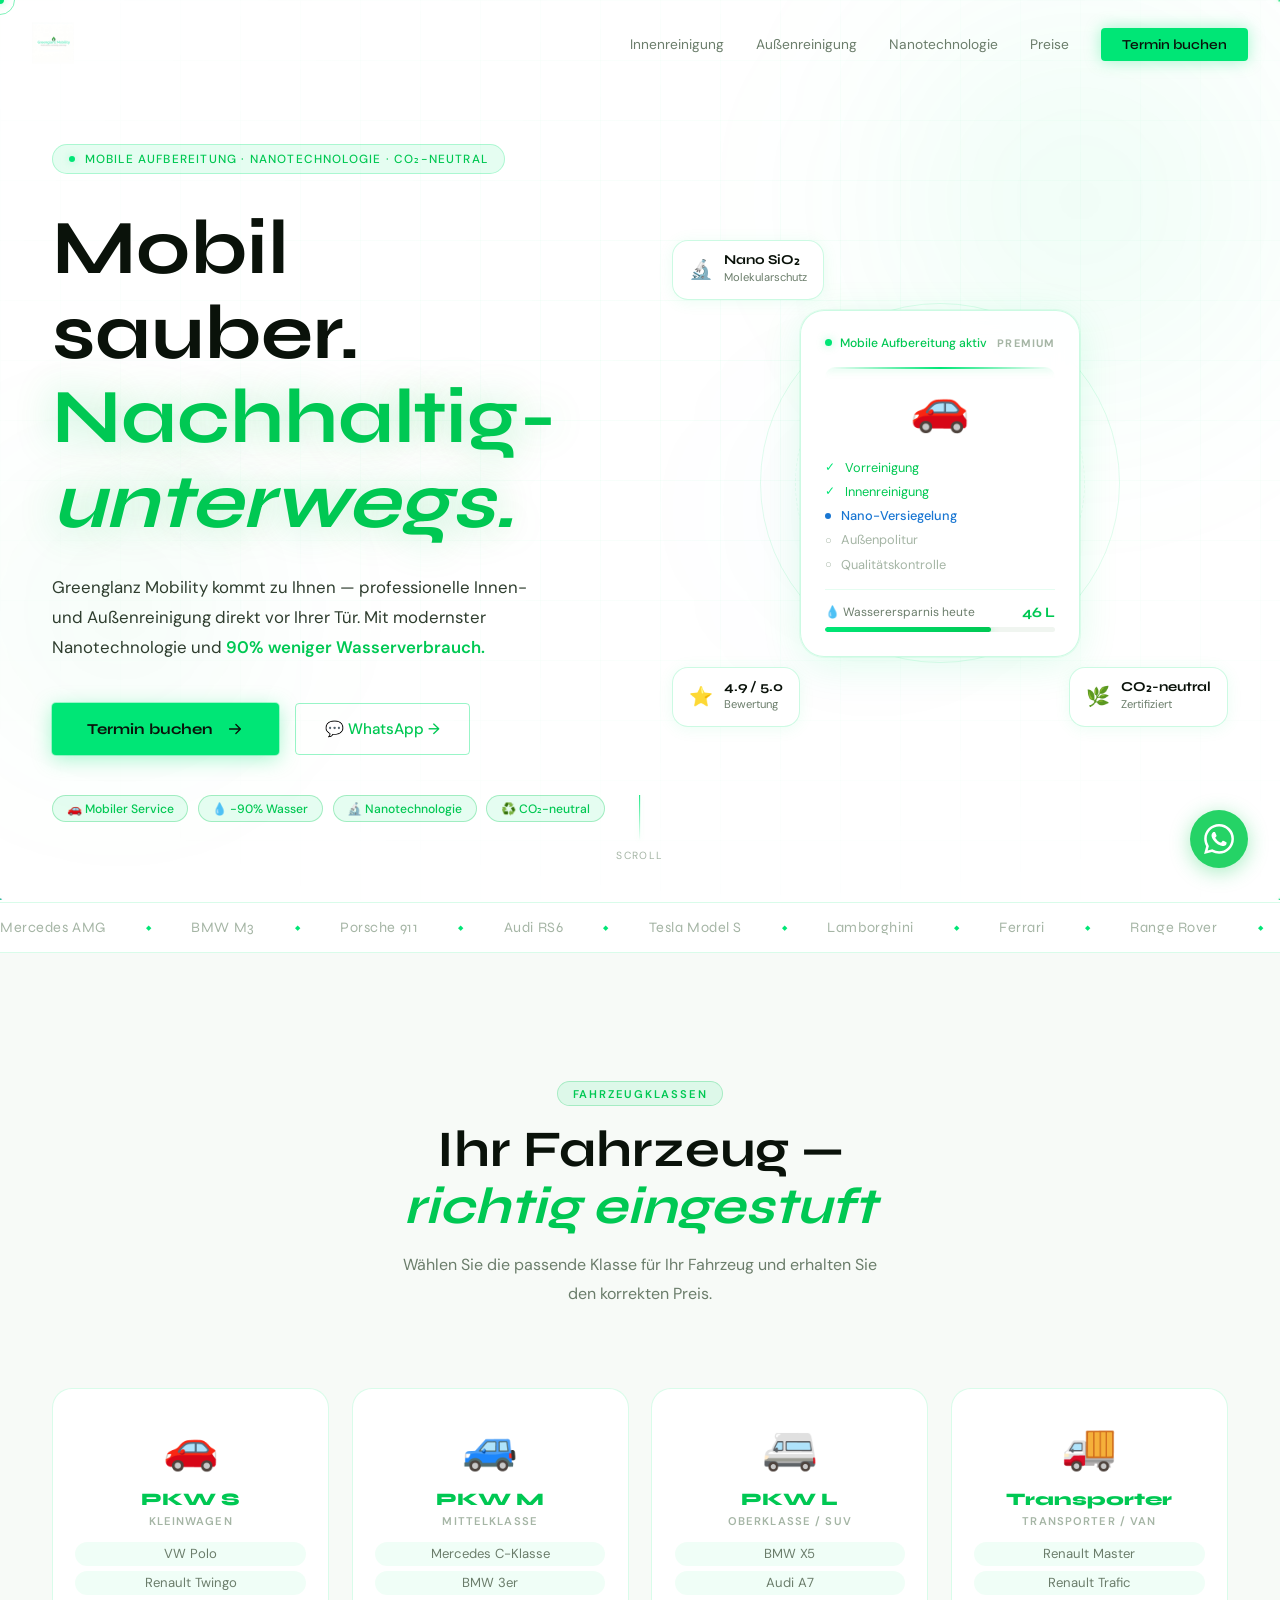
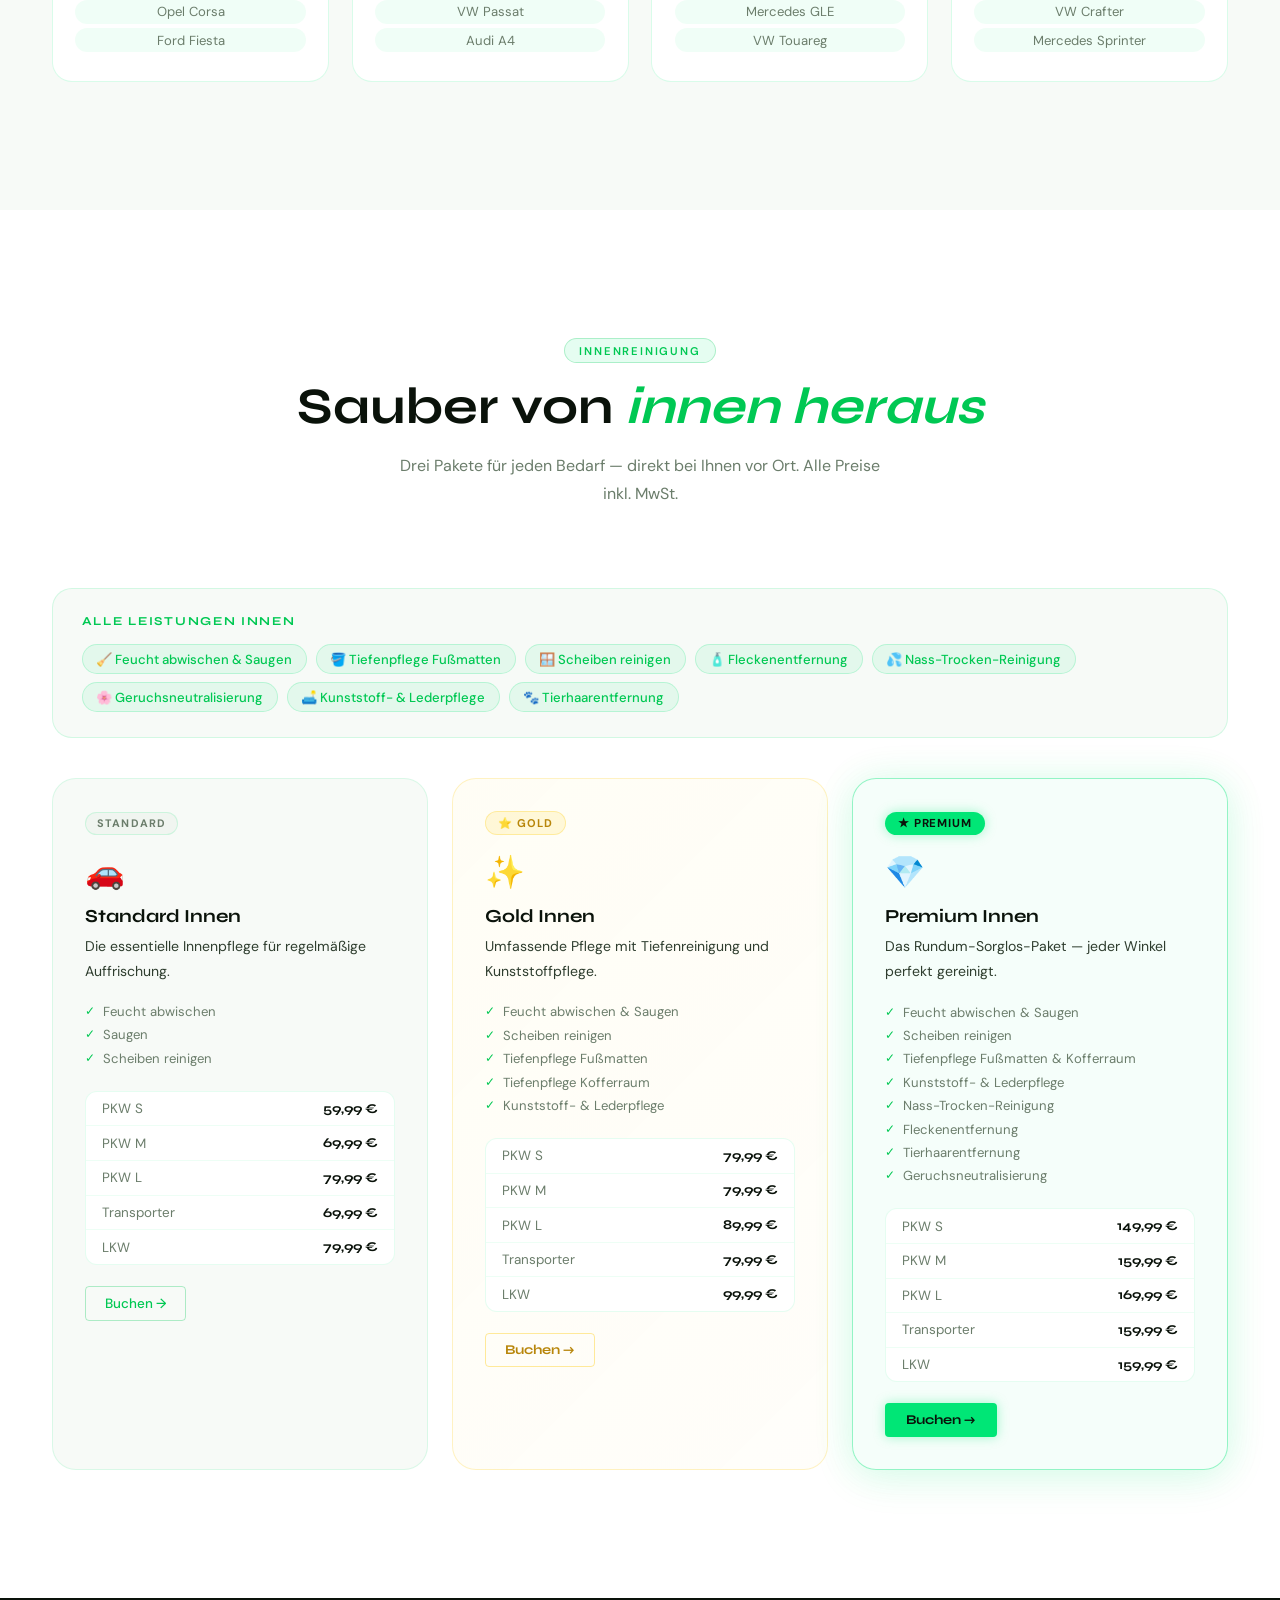
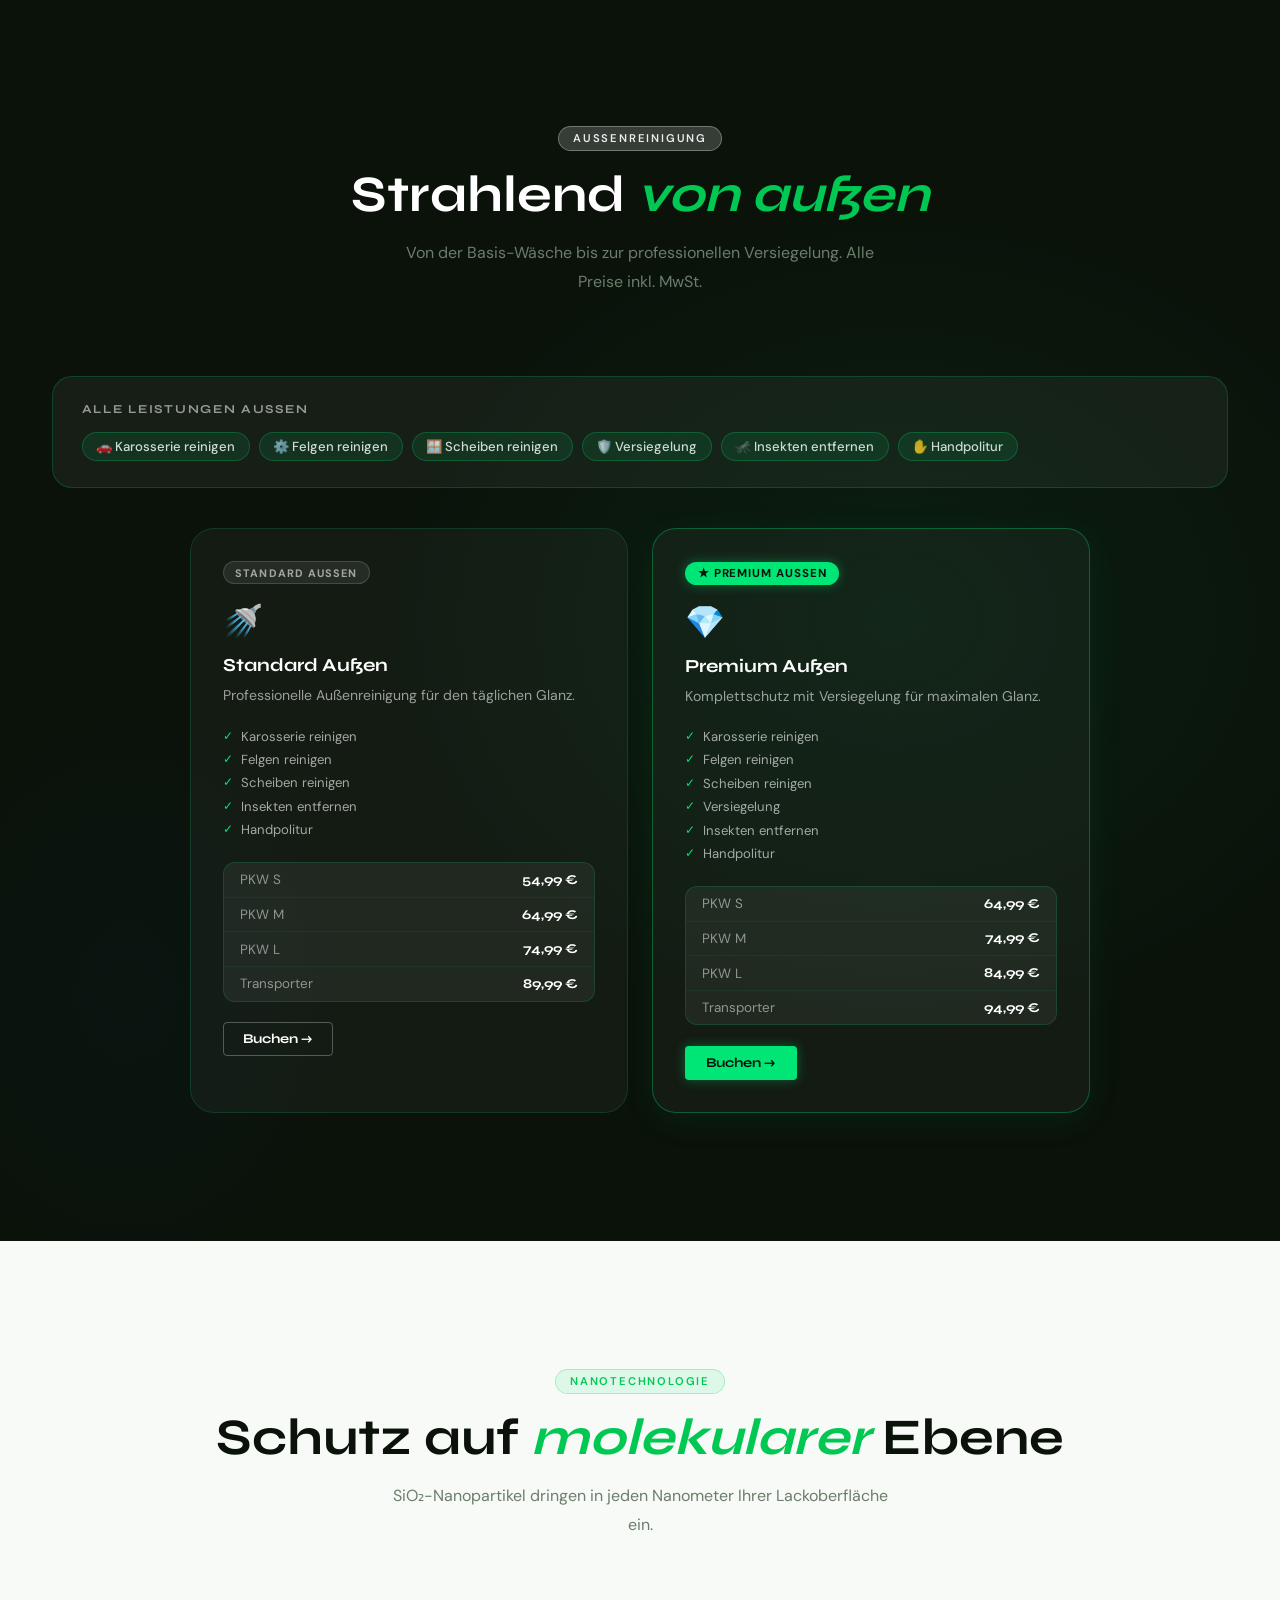
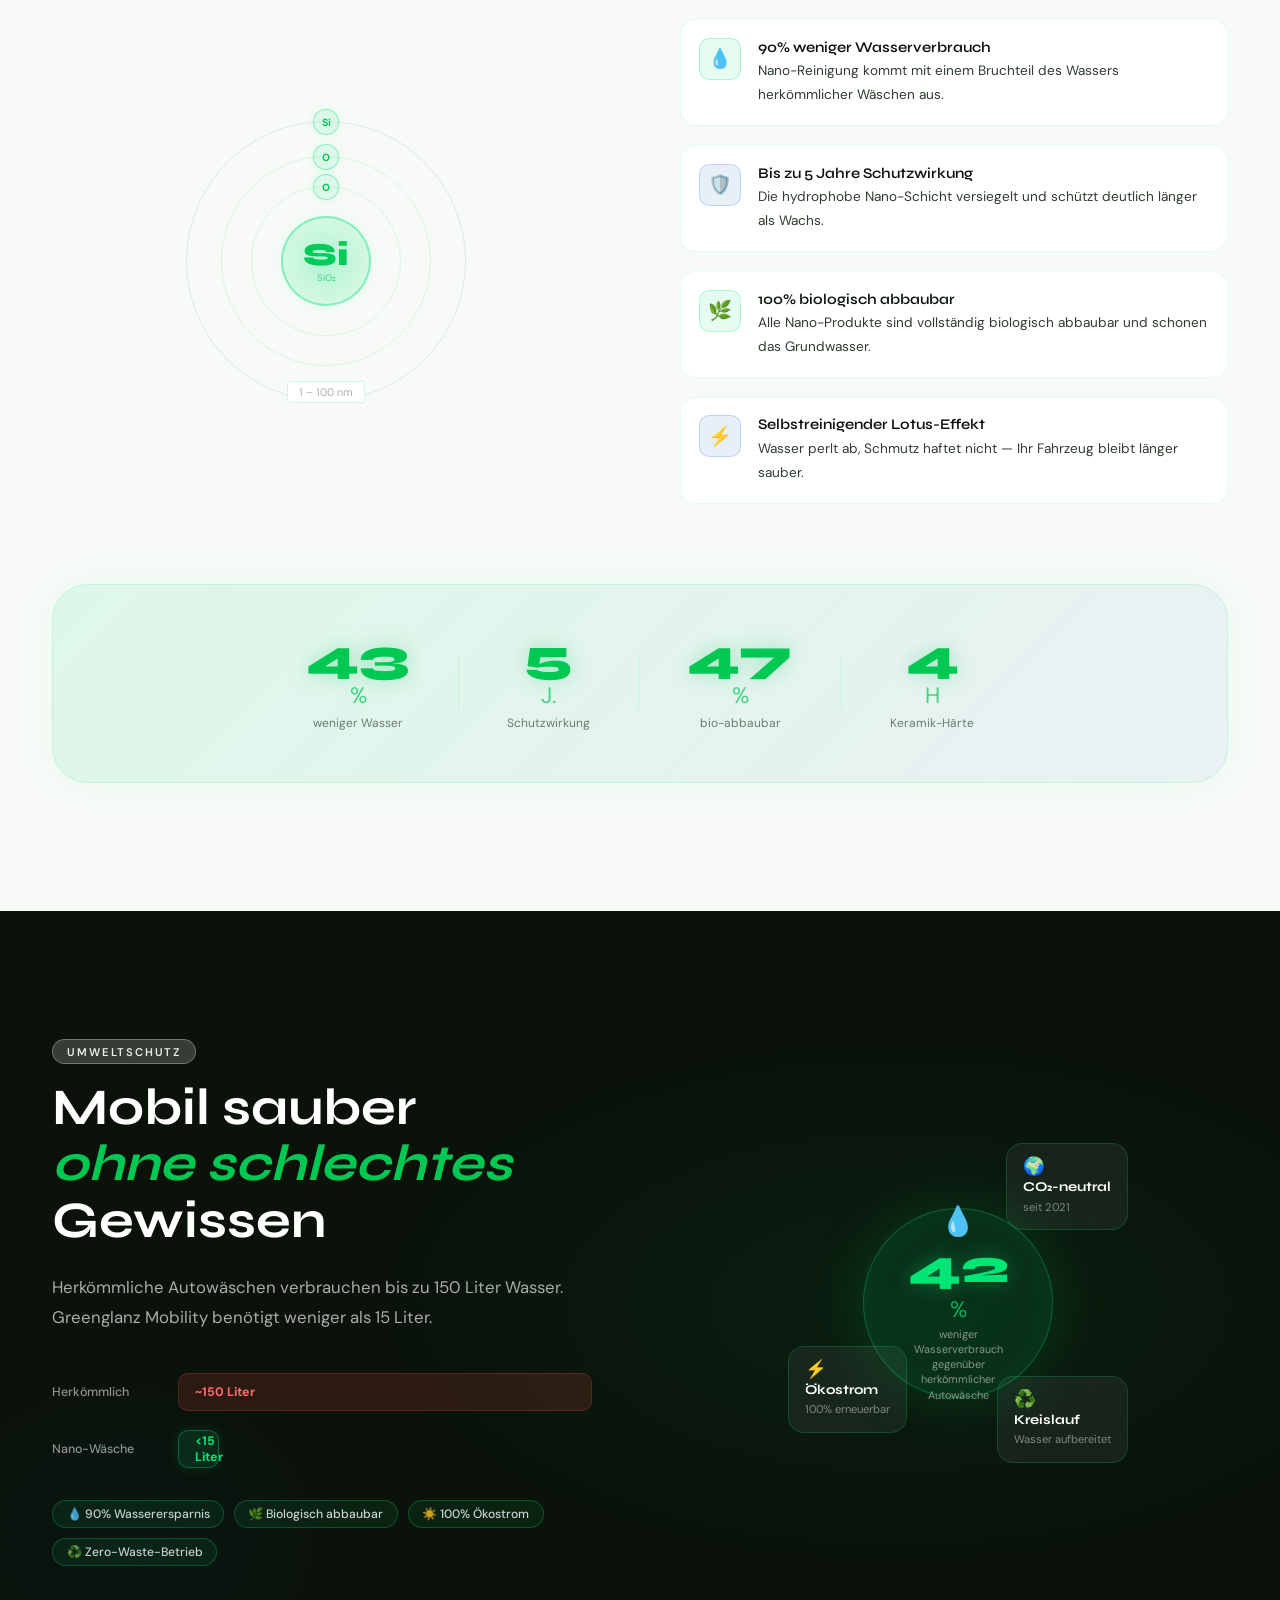
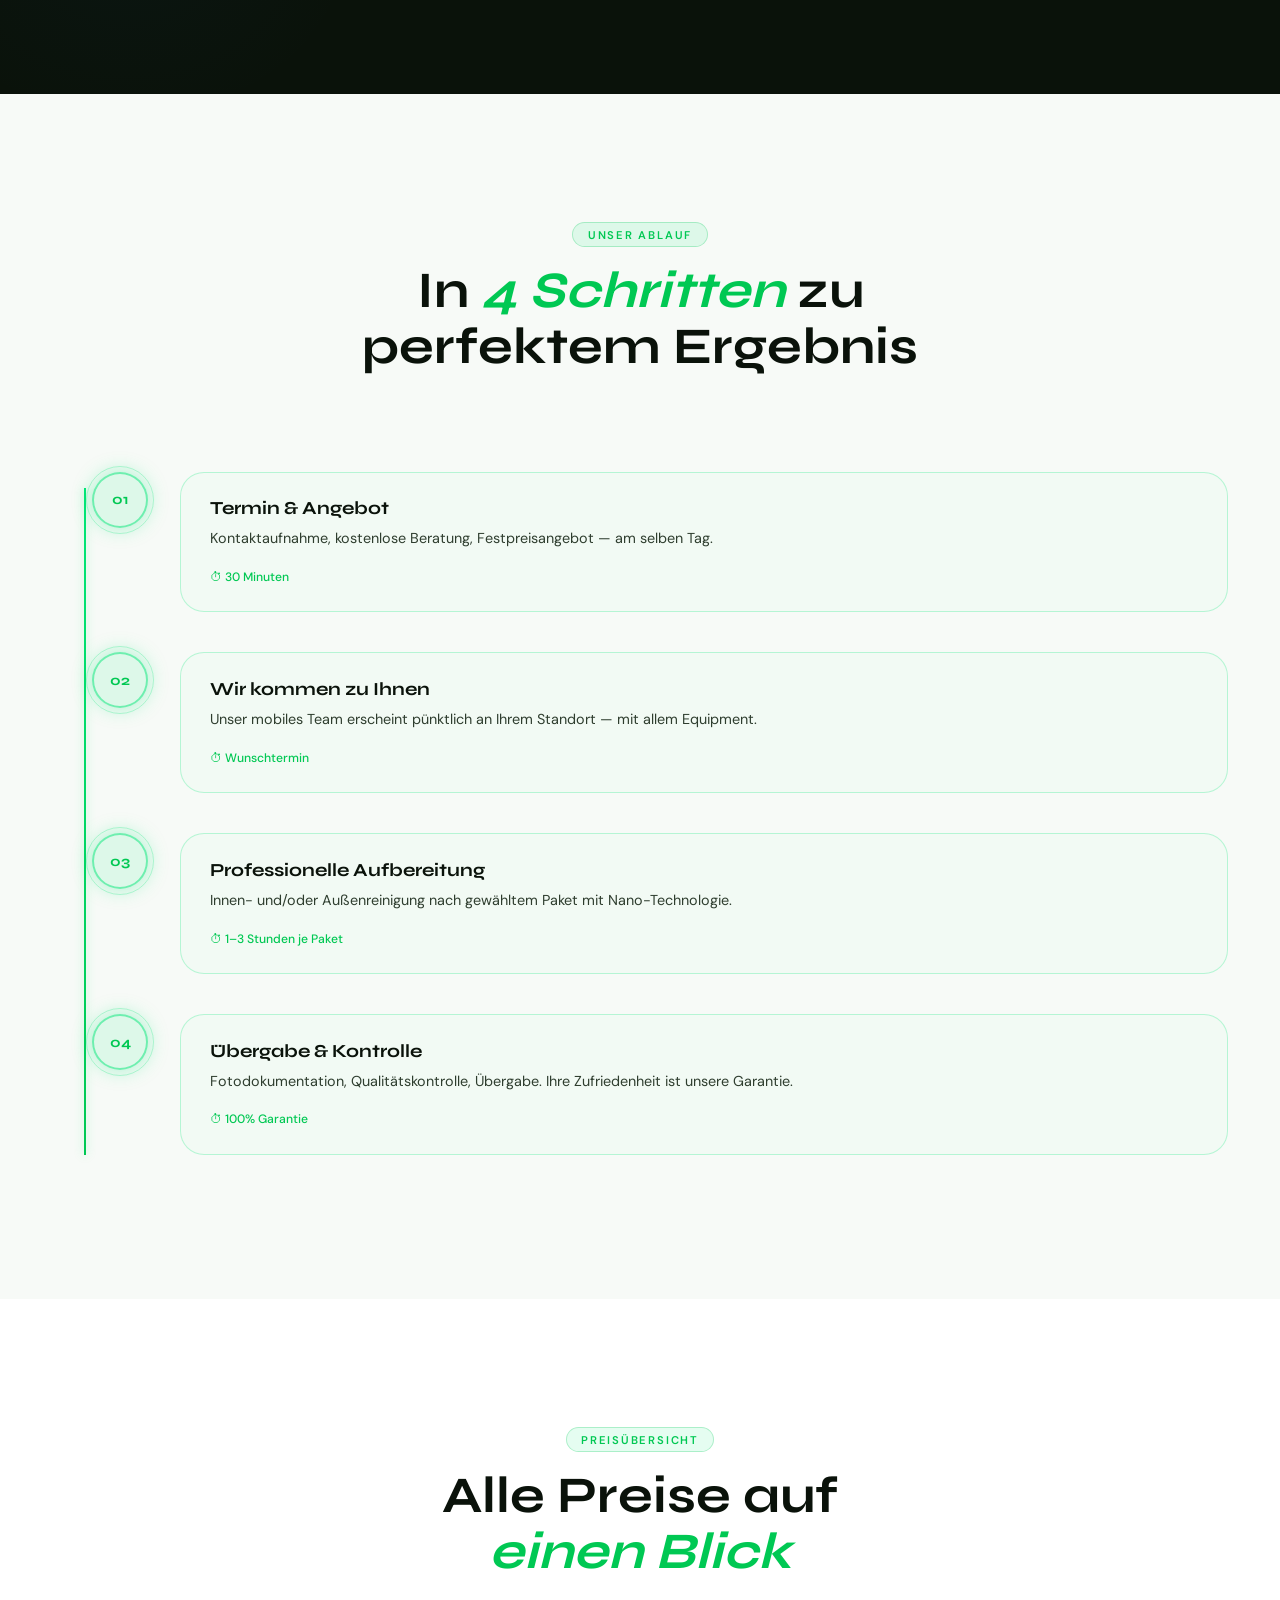
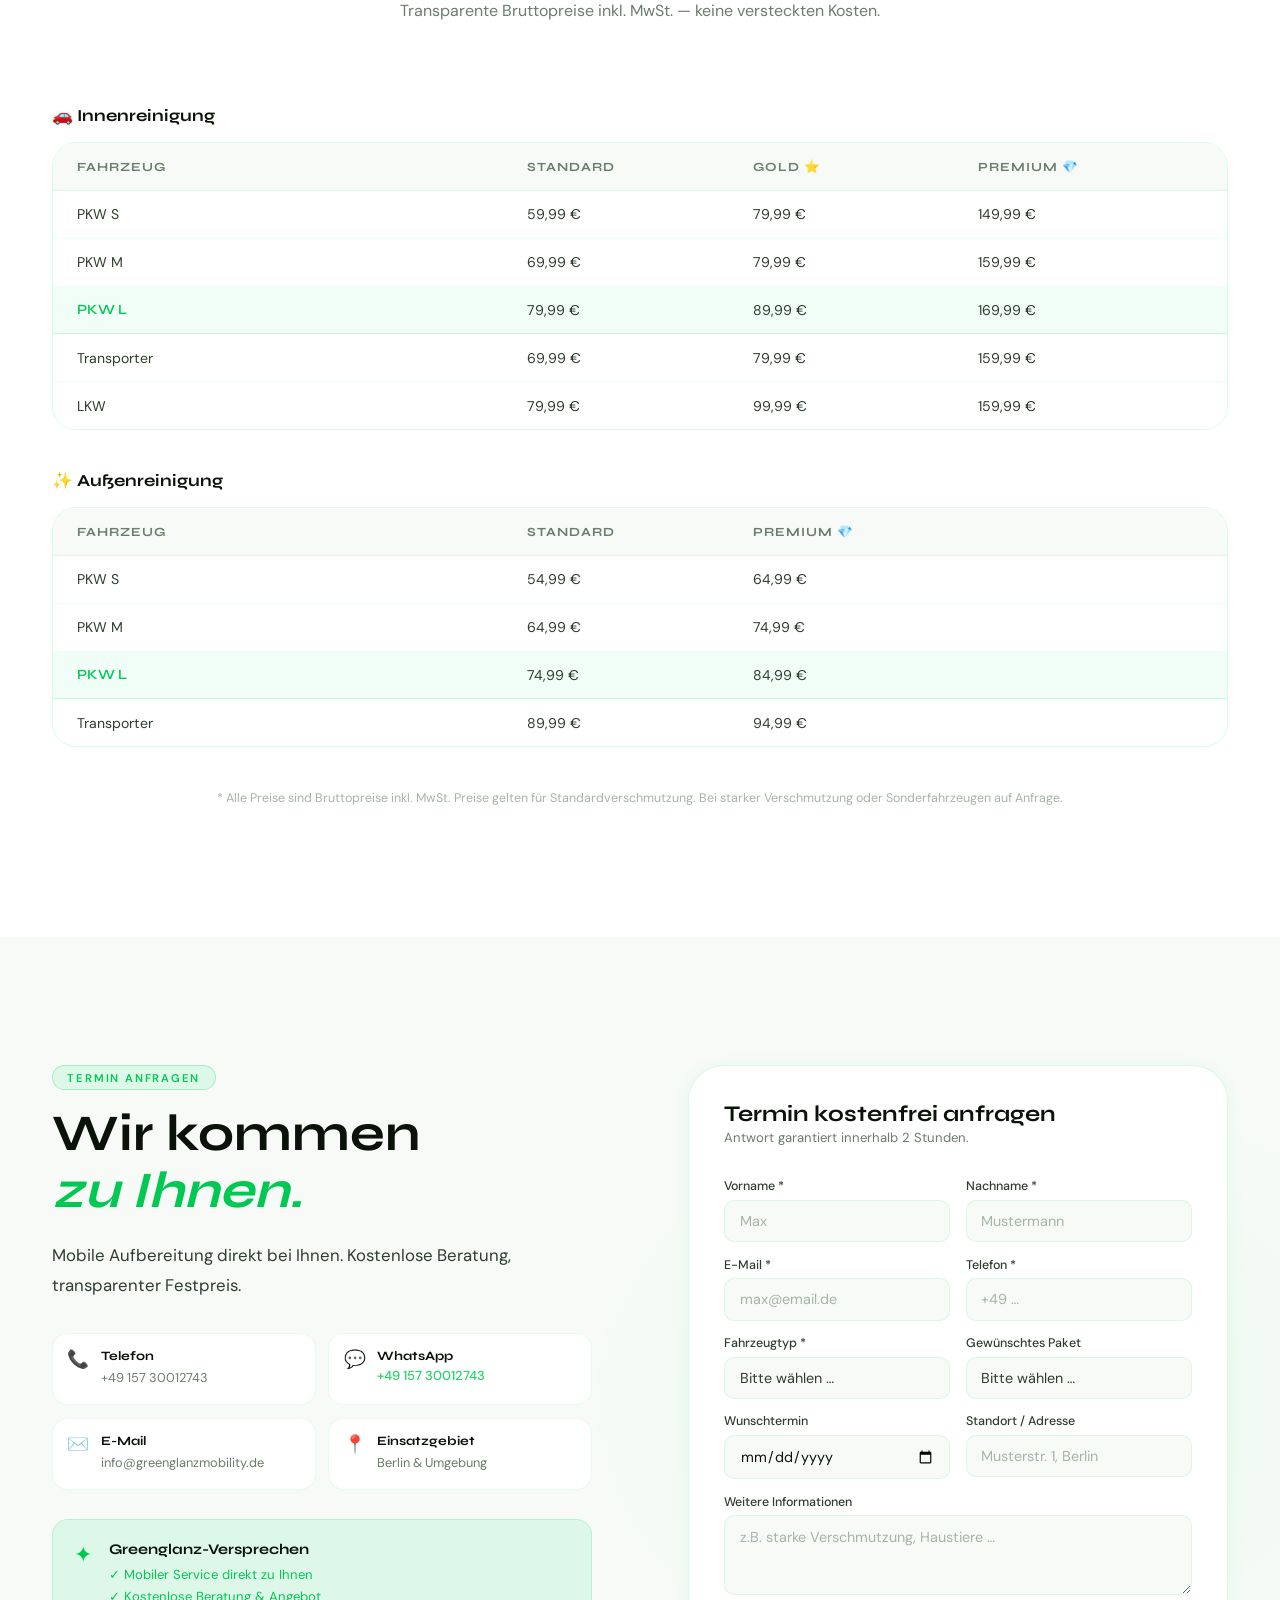
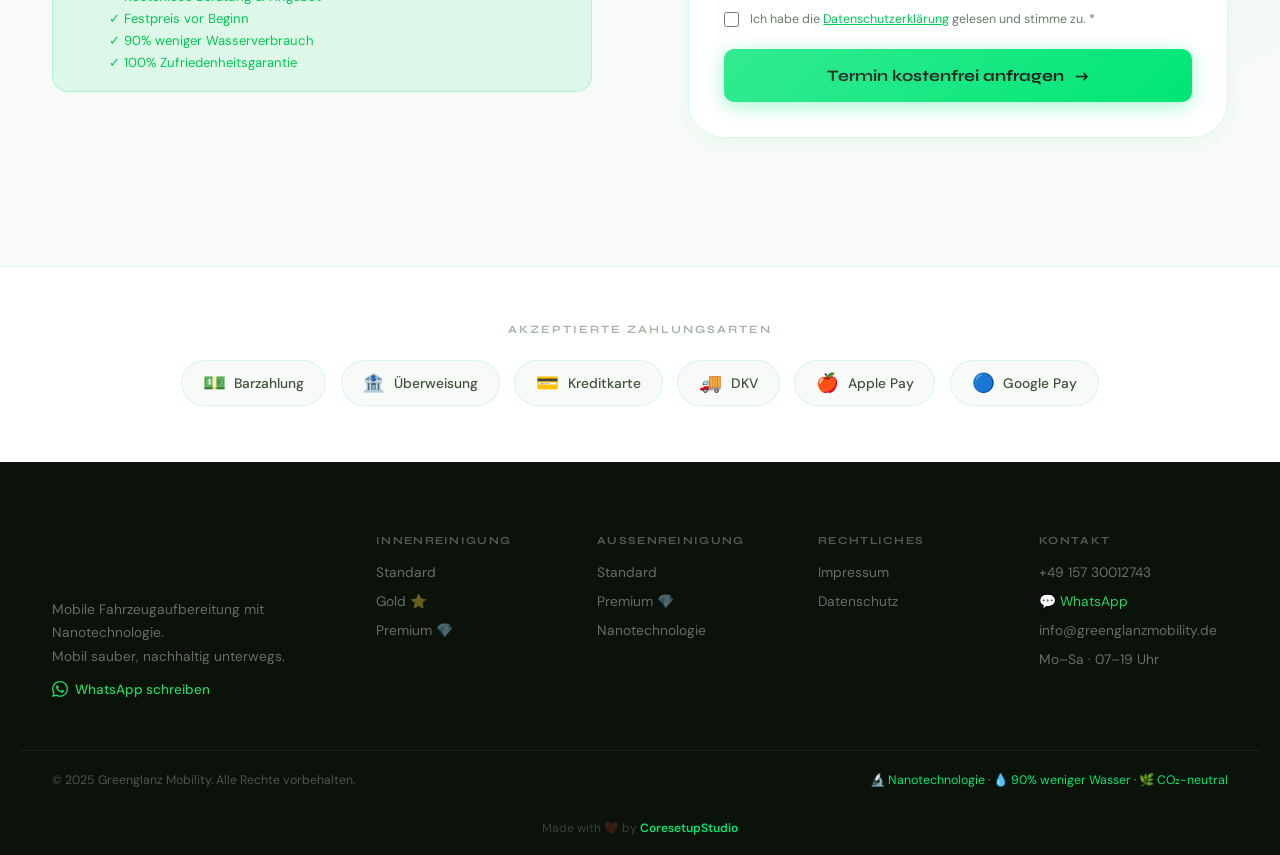
==== commit 151dda83: "Create index.html" ====
--- a/index.html
+++ b/index.html
@@ -1,5 +1,4 @@
 <!DOCTYPE html>
-
 <html lang="de">
 <head>
   <meta charset="UTF-8" />
@@ -10,184 +9,26 @@
   <link rel="preconnect" href="https://fonts.googleapis.com" />
   <link rel="preconnect" href="https://fonts.gstatic.com" crossorigin />
   <link href="https://fonts.googleapis.com/css2?family=Syne:wght@400;600;700;800&family=DM+Sans:wght@300;400;500&display=swap" rel="stylesheet" />
-
-  <style>
-    /* ── WhatsApp Float Button ────────────────────── */
-    .wa-float {
-      position: fixed;
-      bottom: 2rem;
-      right: 2rem;
-      z-index: 8000;
-      width: 60px;
-      height: 60px;
-      border-radius: 50%;
-      background: #25d366;
-      display: flex;
-      align-items: center;
-      justify-content: center;
-      box-shadow: 0 4px 24px rgba(37,211,102,0.45), 0 0 0 0 rgba(37,211,102,0.4);
-      animation: wa-pulse 2.5s ease-in-out infinite;
-      transition: transform 0.25s cubic-bezier(0.34,1.56,0.64,1), box-shadow 0.25s;
-      text-decoration: none;
-    }
-    .wa-float:hover {
-      transform: scale(1.12);
-      box-shadow: 0 8px 32px rgba(37,211,102,0.55);
-    }
-    .wa-float svg { width: 32px; height: 32px; fill: white; }
-    @keyframes wa-pulse {
-      0%,100% { box-shadow: 0 4px 24px rgba(37,211,102,0.45), 0 0 0 0 rgba(37,211,102,0.4); }
-      50%      { box-shadow: 0 4px 24px rgba(37,211,102,0.45), 0 0 0 12px rgba(37,211,102,0); }
-    }
-    .wa-tooltip {
-      position: absolute;
-      right: 70px;
-      background: rgba(10,18,10,0.9);
-      color: white;
-      font-family: 'DM Sans', sans-serif;
-      font-size: 0.82rem;
-      white-space: nowrap;
-      padding: 0.4rem 0.9rem;
-      border-radius: 8px;
-      pointer-events: none;
-      opacity: 0;
-      transform: translateX(8px);
-      transition: opacity 0.2s, transform 0.2s;
-    }
-    .wa-float:hover .wa-tooltip {
-      opacity: 1;
-      transform: translateX(0);
-    }
-
-    /* ── Fahrzeugklassen Section ─────────────────── */
-    .s-fahrzeuge { background: #f7faf7; }
-    .fz-grid {
-      display: grid;
-      grid-template-columns: repeat(4, 1fr);
-      gap: 1.4rem;
-    }
-    .fz-card {
-      background: white;
-      border: 1px solid rgba(0,230,118,0.15);
-      border-radius: 20px;
-      padding: 1.8rem 1.4rem;
-      text-align: center;
-      transition: all 0.3s cubic-bezier(0.34,1.56,0.64,1);
-      cursor: default;
-    }
-    .fz-card:hover {
-      transform: translateY(-6px);
-      border-color: rgba(0,230,118,0.4);
-      box-shadow: 0 12px 40px rgba(0,230,118,0.12);
-    }
-    .fz-emoji { font-size: 2.8rem; display: block; margin-bottom: 0.8rem; }
-    .fz-class {
-      font-family: 'Syne', sans-serif;
-      font-size: 1.1rem; font-weight: 800;
-      color: #00c853;
-      margin-bottom: 0.3rem;
-    }
-    .fz-label {
-      font-size: 0.72rem; font-weight: 600;
-      letter-spacing: 0.12em; text-transform: uppercase;
-      color: #a5b5a5; margin-bottom: 0.8rem;
-      display: block;
-    }
-    .fz-examples {
-      display: flex; flex-direction: column; gap: 0.25rem;
-    }
-    .fz-examples span {
-      font-size: 0.82rem; color: #6b7d6b;
-      padding: 0.2rem 0.6rem;
-      background: rgba(0,230,118,0.06);
-      border-radius: 999px;
-    }
-
-    /* ── Zahlungsarten ───────────────────────────── */
-    .s-zahlung {
-      background: white;
-      padding: 4rem 0;
-      position: relative; z-index: 2; isolation: isolate;
-      border-top: 1px solid rgba(0,230,118,0.1);
-    }
-    .zahlung-inner {
-      max-width: 1240px; margin: 0 auto; padding: 0 2rem;
-      text-align: center;
-    }
-    .zahlung-title {
-      font-family: 'Syne', sans-serif;
-      font-size: 0.72rem; font-weight: 700;
-      letter-spacing: 0.18em; text-transform: uppercase;
-      color: #a5b5a5; margin-bottom: 1.5rem;
-    }
-    .zahlung-grid {
-      display: flex; flex-wrap: wrap;
-      align-items: center; justify-content: center;
-      gap: 1rem;
-    }
-    .zahlung-item {
-      display: flex; align-items: center; gap: 0.6rem;
-      padding: 0.65rem 1.3rem;
-      background: #f7faf7;
-      border: 1px solid rgba(0,230,118,0.15);
-      border-radius: 999px;
-      font-family: 'DM Sans', sans-serif;
-      font-size: 0.85rem; font-weight: 500;
-      color: #3d5238;
-      transition: all 0.25s;
-    }
-    .zahlung-item:hover {
-      border-color: rgba(0,230,118,0.4);
-      background: rgba(0,230,118,0.06);
-      transform: translateY(-2px);
-      box-shadow: 0 4px 16px rgba(0,230,118,0.1);
-    }
-    .zahlung-item-icon { font-size: 1.2rem; }
-
-    /* ── Responsive additions ────────────────────── */
-    @media (max-width: 900px) {
-      .fz-grid { grid-template-columns: repeat(2, 1fr); }
-      .wa-float { bottom: 1.2rem; right: 1.2rem; width: 54px; height: 54px; }
-    }
-    @media (max-width: 600px) {
-      .fz-grid { grid-template-columns: 1fr 1fr; gap: 0.9rem; }
-      .fz-card { padding: 1.2rem 0.9rem; }
-      .fz-emoji { font-size: 2.2rem; }
-      .zahlung-grid { gap: 0.6rem; }
-      .zahlung-item { padding: 0.5rem 1rem; font-size: 0.78rem; }
-    }
-  </style>
-
 </head>
 <body>
 
   <!-- WhatsApp Float Button -->
-
-<a class="wa-float"
-href="https://wa.me/4915730012743"
-target="_blank"
-rel="noopener noreferrer"
-aria-label="WhatsApp Kontakt">
-<svg viewBox="0 0 24 24" xmlns="http://www.w3.org/2000/svg">
-<path d="M17.472 14.382c-.297-.149-1.758-.867-2.03-.967-.273-.099-.471-.148-.67.15-.197.297-.767.966-.94 1.164-.173.199-.347.223-.644.075-.297-.15-1.255-.463-2.39-1.475-.883-.788-1.48-1.761-1.653-2.059-.173-.297-.018-.458.13-.606.134-.133.298-.347.446-.52.149-.174.198-.298.298-.497.099-.198.05-.371-.025-.52-.075-.149-.669-1.612-.916-2.207-.242-.579-.487-.5-.669-.51-.173-.008-.371-.01-.57-.01-.198 0-.52.074-.792.372-.272.297-1.04 1.016-1.04 2.479 0 1.462 1.065 2.875 1.213 3.074.149.198 2.096 3.2 5.077 4.487.709.306 1.262.489 1.694.625.712.227 1.36.195 1.871.118.571-.085 1.758-.719 2.006-1.413.248-.694.248-1.289.173-1.413-.074-.124-.272-.198-.57-.347m-5.421 7.403h-.004a9.87 9.87 0 01-5.031-1.378l-.361-.214-3.741.982.998-3.648-.235-.374a9.86 9.86 0 01-1.51-5.26c.001-5.45 4.436-9.884 9.888-9.884 2.64 0 5.122 1.03 6.988 2.898a9.825 9.825 0 012.893 6.994c-.003 5.45-4.437 9.884-9.885 9.884m8.413-18.297A11.815 11.815 0 0012.05 0C5.495 0 .16 5.335.157 11.892c0 2.096.547 4.142 1.588 5.945L.057 24l6.305-1.654a11.882 11.882 0 005.683 1.448h.005c6.554 0 11.89-5.335 11.893-11.893a11.821 11.821 0 00-3.48-8.413z"/>
-</svg>
-<span class="wa-tooltip">WhatsApp schreiben</span>
-</a>
+  <a class="wa-float" href="https://wa.me/4915730012743" target="_blank" rel="noopener noreferrer" aria-label="WhatsApp">
+    <svg viewBox="0 0 24 24"><path d="M17.472 14.382c-.297-.149-1.758-.867-2.03-.967-.273-.099-.471-.148-.67.15-.197.297-.767.966-.94 1.164-.173.199-.347.223-.644.075-.297-.15-1.255-.463-2.39-1.475-.883-.788-1.48-1.761-1.653-2.059-.173-.297-.018-.458.13-.606.134-.133.298-.347.446-.52.149-.174.198-.298.298-.497.099-.198.05-.371-.025-.52-.075-.149-.669-1.612-.916-2.207-.242-.579-.487-.5-.669-.51-.173-.008-.371-.01-.57-.01-.198 0-.52.074-.792.372-.272.297-1.04 1.016-1.04 2.479 0 1.462 1.065 2.875 1.213 3.074.149.198 2.096 3.2 5.077 4.487.709.306 1.262.489 1.694.625.712.227 1.36.195 1.871.118.571-.085 1.758-.719 2.006-1.413.248-.694.248-1.289.173-1.413-.074-.124-.272-.198-.57-.347m-5.421 7.403h-.004a9.87 9.87 0 01-5.031-1.378l-.361-.214-3.741.982.998-3.648-.235-.374a9.86 9.86 0 01-1.51-5.26c.001-5.45 4.436-9.884 9.888-9.884 2.64 0 5.122 1.03 6.988 2.898a9.825 9.825 0 012.893 6.994c-.003 5.45-4.437 9.884-9.885 9.884m8.413-18.297A11.815 11.815 0 0012.05 0C5.495 0 .16 5.335.157 11.892c0 2.096.547 4.142 1.588 5.945L.057 24l6.305-1.654a11.882 11.882 0 005.683 1.448h.005c6.554 0 11.89-5.335 11.893-11.893a11.821 11.821 0 00-3.48-8.413z"/></svg>
+    <span class="wa-tooltip">WhatsApp schreiben</span>
+  </a>
 
   <div class="cur" id="cur"></div>
   <div class="cur-ring" id="curRing"></div>
   <div class="scroll-prog" id="scrollProg"></div>
 
   <!-- Loader -->
-
   <div class="loader" id="loader">
     <div class="loader-core">
       <div class="loader-drop" id="loaderDrop">
         <svg viewBox="0 0 60 80" fill="none">
-          <path class="drop-path" d="M30 5 C30 5 58 35 58 52 C58 67 45 75 30 75 C15 75 2 67 2 52 C2 35 30 5 30 5Z"
-            stroke="#00e676" stroke-width="1.5" fill="none"/>
-          <path class="drop-inner" d="M30 20 C30 20 48 42 48 53 C48 63 40 70 30 70 C20 70 12 63 12 53 C12 42 30 20 30 20Z"
-            stroke="rgba(0,230,118,0.3)" stroke-width="1" fill="none"/>
+          <path class="drop-path" d="M30 5 C30 5 58 35 58 52 C58 67 45 75 30 75 C15 75 2 67 2 52 C2 35 30 5 30 5Z" stroke="#00e676" stroke-width="1.5" fill="none"/>
+          <path class="drop-inner" d="M30 20 C30 20 48 42 48 53 C48 63 40 70 30 70 C20 70 12 63 12 53 C12 42 30 20 30 20Z" stroke="rgba(0,230,118,0.3)" stroke-width="1" fill="none"/>
         </svg>
         <div class="drop-glow"></div>
       </div>
@@ -197,7 +38,6 @@
   </div>
 
   <!-- Navigation -->
-
   <nav class="nav" id="nav">
     <div class="nav-inner">
       <a href="#hero" class="nav-logo-img-wrap">
@@ -210,14 +50,11 @@
         <li><a href="#preise">Preise</a></li>
         <li><a href="#kontakt" class="nav-cta">Termin buchen</a></li>
       </ul>
-      <button class="burger" id="burger" aria-label="Menü">
-        <span></span><span></span>
-      </button>
+      <button class="burger" id="burger" aria-label="Menü"><span></span><span></span></button>
     </div>
   </nav>
 
   <!-- Mobile Menu -->
-
   <div class="mob-menu" id="mobMenu">
     <div class="mm-links">
       <a href="#innen">Innenreinigung</a>
@@ -232,7 +69,6 @@
   </div>
 
   <!-- ═══ HERO ════════════════════════════════════ -->
-
   <section class="hero" id="hero">
     <canvas class="hero-canvas" id="heroCanvas"></canvas>
     <div class="hero-blob b1"></div>
@@ -240,106 +76,83 @@
     <div class="hero-blob b3"></div>
     <div class="hero-grid"></div>
 
-```
-<div class="hero-left">
-  <div class="hero-eyebrow" data-reveal>
-    <span class="eyebrow-pulse"></span>
-    <span>Mobile Aufbereitung · Nanotechnologie · CO₂-neutral</span>
-  </div>
-
-  <h1 class="hero-title" data-reveal data-delay="60">
-    <span class="ht-line">Mobil sauber.</span>
-    <span class="ht-line ht-neon">Nachhaltig-<em>unterwegs.</em></span>
-  </h1>
-
-  <p class="hero-desc" data-reveal data-delay="140">
-    Greenglanz Mobility kommt zu Ihnen — professionelle Innen- und Außenreinigung
-    direkt vor Ihrer Tür. Mit modernster Nanotechnologie und
-    <strong>90% weniger Wasserverbrauch.</strong>
-  </p>
-
-  <div class="hero-actions" data-reveal data-delay="220">
-    <a href="#kontakt" class="btn-neon">
-      <span class="btn-neon-text">Termin buchen</span>
-      <svg class="btn-neon-arrow" viewBox="0 0 20 20" fill="none">
-        <path d="M4 10h12M11 5l5 5-5 5" stroke="currentColor" stroke-width="1.5" stroke-linecap="round" stroke-linejoin="round"/>
-      </svg>
-      <div class="btn-neon-glow"></div>
-    </a>
-    <a href="https://wa.me/4915730012743" target="_blank" rel="noopener" class="btn-ghost">
-      <span>💬 WhatsApp →</span>
-    </a>
-  </div>
-
-  <div class="hero-chips" data-reveal data-delay="300">
-    <span class="chip chip-green">🚗 Mobiler Service</span>
-    <span class="chip chip-green">💧 −90% Wasser</span>
-    <span class="chip chip-green">🔬 Nanotechnologie</span>
-    <span class="chip chip-green">♻️ CO₂-neutral</span>
-  </div>
-</div>
-
-<div class="hero-right" data-reveal data-delay="80">
-  <div class="hero-scene">
-    <div class="hs-ring r1"></div>
-    <div class="hs-ring r2"></div>
-    <div class="hs-ring r3"></div>
-
-    <div class="hs-card">
-      <div class="hs-card-header">
-        <div class="hsc-live">
-          <span class="live-dot"></span>Mobile Aufbereitung aktiv
-        </div>
-        <span class="hsc-badge">Premium</span>
-      </div>
-      <div class="hs-car-wrap">
-        <div class="hs-car" id="hsCar">🚗</div>
-        <div class="hs-car-shine"></div>
-        <div class="hs-scan-line" id="scanLine"></div>
-      </div>
-      <div class="hs-steps">
-        <div class="hss done"><span class="hss-icon">✓</span><span>Vorreinigung</span></div>
-        <div class="hss done"><span class="hss-icon">✓</span><span>Innenreinigung</span></div>
-        <div class="hss active"><span class="hss-dot"></span><span>Nano-Versiegelung</span></div>
-        <div class="hss"><span class="hss-o">○</span><span>Außenpolitur</span></div>
-        <div class="hss"><span class="hss-o">○</span><span>Qualitätskontrolle</span></div>
-      </div>
-      <div class="hs-water-bar">
-        <div class="hwb-label">
-          <span>💧 Wasserersparnis heute</span>
-          <span class="hwb-val" id="waterVal">0 L</span>
-        </div>
-        <div class="hwb-track">
-          <div class="hwb-fill" id="waterFill"></div>
-        </div>
-      </div>
-    </div>
-
-    <div class="hs-float sf-tl" data-float="1">
-      <span>🔬</span>
-      <div><b>Nano SiO₂</b><p>Molekularschutz</p></div>
-    </div>
-    <div class="hs-float sf-br" data-float="2">
-      <span>🌿</span>
-      <div><b>CO₂-neutral</b><p>Zertifiziert</p></div>
-    </div>
-    <div class="hs-float sf-bl" data-float="3">
-      <span>⭐</span>
-      <div><b>4.9 / 5.0</b><p>Bewertung</p></div>
-    </div>
-  </div>
-</div>
-
-<div class="hero-scroll">
-  <div class="hs-line-anim"></div>
-  <span>Scroll</span>
-</div>
-```
-
+    <div class="hero-left">
+      <div class="hero-eyebrow" data-reveal>
+        <span class="eyebrow-pulse"></span>
+        <span>Mobile Aufbereitung · Nanotechnologie · CO₂-neutral</span>
+      </div>
+      <h1 class="hero-title" data-reveal data-delay="60">
+        <span class="ht-line">Mobil sauber.</span>
+        <span class="ht-line ht-neon">Nachhaltig-<em>unterwegs.</em></span>
+      </h1>
+      <p class="hero-desc" data-reveal data-delay="140">
+        Greenglanz Mobility kommt zu Ihnen — professionelle Innen- und Außenreinigung
+        direkt vor Ihrer Tür. Mit modernster Nanotechnologie und
+        <strong>90% weniger Wasserverbrauch.</strong>
+      </p>
+      <div class="hero-actions" data-reveal data-delay="220">
+        <a href="#kontakt" class="btn-neon">
+          <span class="btn-neon-text">Termin buchen</span>
+          <svg class="btn-neon-arrow" viewBox="0 0 20 20" fill="none">
+            <path d="M4 10h12M11 5l5 5-5 5" stroke="currentColor" stroke-width="1.5" stroke-linecap="round" stroke-linejoin="round"/>
+          </svg>
+          <div class="btn-neon-glow"></div>
+        </a>
+        <a href="https://wa.me/4915730012743" target="_blank" rel="noopener" class="btn-ghost">
+          <span>💬 WhatsApp →</span>
+        </a>
+      </div>
+      <div class="hero-chips" data-reveal data-delay="300">
+        <span class="chip chip-green">🚗 Mobiler Service</span>
+        <span class="chip chip-green">💧 −90% Wasser</span>
+        <span class="chip chip-green">🔬 Nanotechnologie</span>
+        <span class="chip chip-green">♻️ CO₂-neutral</span>
+      </div>
+    </div>
+
+    <div class="hero-right" data-reveal data-delay="80">
+      <div class="hero-scene">
+        <div class="hs-ring r1"></div>
+        <div class="hs-ring r2"></div>
+        <div class="hs-ring r3"></div>
+        <div class="hs-card">
+          <div class="hs-card-header">
+            <div class="hsc-live"><span class="live-dot"></span>Mobile Aufbereitung aktiv</div>
+            <span class="hsc-badge">Premium</span>
+          </div>
+          <div class="hs-car-wrap">
+            <div class="hs-car" id="hsCar">🚗</div>
+            <div class="hs-car-shine"></div>
+            <div class="hs-scan-line" id="scanLine"></div>
+          </div>
+          <div class="hs-steps">
+            <div class="hss done"><span class="hss-icon">✓</span><span>Vorreinigung</span></div>
+            <div class="hss done"><span class="hss-icon">✓</span><span>Innenreinigung</span></div>
+            <div class="hss active"><span class="hss-dot"></span><span>Nano-Versiegelung</span></div>
+            <div class="hss"><span class="hss-o">○</span><span>Außenpolitur</span></div>
+            <div class="hss"><span class="hss-o">○</span><span>Qualitätskontrolle</span></div>
+          </div>
+          <div class="hs-water-bar">
+            <div class="hwb-label">
+              <span>💧 Wasserersparnis heute</span>
+              <span class="hwb-val" id="waterVal">0 L</span>
+            </div>
+            <div class="hwb-track"><div class="hwb-fill" id="waterFill"></div></div>
+          </div>
+        </div>
+        <div class="hs-float sf-tl" data-float="1"><span>🔬</span><div><b>Nano SiO₂</b><p>Molekularschutz</p></div></div>
+        <div class="hs-float sf-br" data-float="2"><span>🌿</span><div><b>CO₂-neutral</b><p>Zertifiziert</p></div></div>
+        <div class="hs-float sf-bl" data-float="3"><span>⭐</span><div><b>4.9 / 5.0</b><p>Bewertung</p></div></div>
+      </div>
+    </div>
+
+    <div class="hero-scroll">
+      <div class="hs-line-anim"></div>
+      <span>Scroll</span>
+    </div>
   </section>
 
   <!-- ═══ TRUST BAR ══════════════════════════════ -->
-
   <div class="trust-bar">
     <div class="tb-wrap">
       <div class="tb-track" id="tbTrack">
@@ -358,7 +171,6 @@
   </div>
 
   <!-- ═══ FAHRZEUGKLASSEN ═════════════════════════ -->
-
   <section class="section s-fahrzeuge" id="fahrzeugklassen">
     <div class="container">
       <div class="s-head" data-reveal>
@@ -366,64 +178,44 @@
         <h2>Ihr Fahrzeug —<br /><em>richtig eingestuft</em></h2>
         <p>Wählen Sie die passende Klasse für Ihr Fahrzeug und erhalten Sie den korrekten Preis.</p>
       </div>
-
-```
-  <div class="fz-grid">
-    <div class="fz-card" data-reveal data-delay="0">
-      <span class="fz-emoji">🚗</span>
-      <div class="fz-class">PKW S</div>
-      <span class="fz-label">Kleinwagen</span>
-      <div class="fz-examples">
-        <span>VW Polo</span>
-        <span>Renault Twingo</span>
-        <span>Opel Corsa</span>
-        <span>Ford Fiesta</span>
-      </div>
-    </div>
-
-    <div class="fz-card" data-reveal data-delay="80">
-      <span class="fz-emoji">🚙</span>
-      <div class="fz-class">PKW M</div>
-      <span class="fz-label">Mittelklasse</span>
-      <div class="fz-examples">
-        <span>Mercedes C-Klasse</span>
-        <span>BMW 3er</span>
-        <span>VW Passat</span>
-        <span>Audi A4</span>
-      </div>
-    </div>
-
-    <div class="fz-card" data-reveal data-delay="160">
-      <span class="fz-emoji">🚐</span>
-      <div class="fz-class">PKW L</div>
-      <span class="fz-label">Oberklasse / SUV</span>
-      <div class="fz-examples">
-        <span>BMW X5</span>
-        <span>Audi A7</span>
-        <span>Mercedes GLE</span>
-        <span>VW Touareg</span>
-      </div>
-    </div>
-
-    <div class="fz-card" data-reveal data-delay="240">
-      <span class="fz-emoji">🚚</span>
-      <div class="fz-class">Transporter</div>
-      <span class="fz-label">Transporter / Van</span>
-      <div class="fz-examples">
-        <span>Renault Master</span>
-        <span>Renault Trafic</span>
-        <span>VW Crafter</span>
-        <span>Mercedes Sprinter</span>
-      </div>
-    </div>
-  </div>
-</div>
-```
-
+      <div class="fz-grid">
+        <div class="fz-card" data-reveal data-delay="0">
+          <span class="fz-emoji">🚗</span>
+          <div class="fz-class">PKW S</div>
+          <span class="fz-label">Kleinwagen</span>
+          <div class="fz-examples">
+            <span>VW Polo</span><span>Renault Twingo</span><span>Opel Corsa</span><span>Ford Fiesta</span>
+          </div>
+        </div>
+        <div class="fz-card" data-reveal data-delay="80">
+          <span class="fz-emoji">🚙</span>
+          <div class="fz-class">PKW M</div>
+          <span class="fz-label">Mittelklasse</span>
+          <div class="fz-examples">
+            <span>Mercedes C-Klasse</span><span>BMW 3er</span><span>VW Passat</span><span>Audi A4</span>
+          </div>
+        </div>
+        <div class="fz-card" data-reveal data-delay="160">
+          <span class="fz-emoji">🚐</span>
+          <div class="fz-class">PKW L</div>
+          <span class="fz-label">Oberklasse / SUV</span>
+          <div class="fz-examples">
+            <span>BMW X5</span><span>Audi A7</span><span>Mercedes GLE</span><span>VW Touareg</span>
+          </div>
+        </div>
+        <div class="fz-card" data-reveal data-delay="240">
+          <span class="fz-emoji">🚚</span>
+          <div class="fz-class">Transporter</div>
+          <span class="fz-label">Transporter / Van</span>
+          <div class="fz-examples">
+            <span>Renault Master</span><span>Renault Trafic</span><span>VW Crafter</span><span>Mercedes Sprinter</span>
+          </div>
+        </div>
+      </div>
+    </div>
   </section>
 
   <!-- ═══ INNENREINIGUNG ══════════════════════════ -->
-
   <section class="section s-pakete" id="innen">
     <div class="container">
       <div class="s-head" data-reveal>
@@ -431,179 +223,141 @@
         <h2>Sauber von <em>innen heraus</em></h2>
         <p>Drei Pakete für jeden Bedarf — direkt bei Ihnen vor Ort. Alle Preise inkl. MwSt.</p>
       </div>
-
-```
-  <div class="leistungen-uebersicht" data-reveal>
-    <h3 class="lu-title">Alle Leistungen Innen</h3>
-    <div class="lu-grid">
-      <span class="lu-item"> Feucht abwischen & Saugen</span>
-      <span class="lu-item"> Tiefenpflege Fußmatten</span>
-      <span class="lu-item"> Scheiben reinigen</span>
-      <span class="lu-item"> Fleckenentfernung</span>
-      <span class="lu-item"> Nass-Trocken-Reinigung</span>
-      <span class="lu-item"> Geruchsneutralisierung</span>
-      <span class="lu-item"> Kunststoff- & Lederpflege</span>
-      <span class="lu-item"> Tierhaarentfernung</span>
-    </div>
-  </div>
-
-  <div class="pakete-grid">
-
-    <!-- STANDARD -->
-    <div class="paket-card" data-reveal data-delay="0">
-      <div class="pc-tier">Standard</div>
-      <div class="pc-icon">🚗</div>
-      <h3>Standard Innen</h3>
-      <p class="pc-desc">Die essentielle Innenpflege für regelmäßige Auffrischung.</p>
-      <ul class="pc-list">
-        <li>Feucht abwischen</li>
-        <li>Saugen</li>
-        <li>Scheiben reinigen</li>
-      </ul>
-      <div class="preistabelle">
-        <div class="pt-mini-row"><span>PKW S</span><strong>59,99 €</strong></div>
-        <div class="pt-mini-row"><span>PKW M</span><strong>69,99 €</strong></div>
-        <div class="pt-mini-row"><span>PKW L</span><strong>79,99 €</strong></div>
-        <div class="pt-mini-row"><span>Transporter</span><strong>69,99 €</strong></div>
-        <div class="pt-mini-row"><span>LKW</span><strong>79,99 €</strong></div>
-      </div>
-      <a href="#kontakt" class="pc-btn">Buchen →</a>
-    </div>
-
-    <!-- GOLD -->
-    <div class="paket-card paket-gold" data-reveal data-delay="100">
-      <div class="pc-tier-gold">⭐ Gold</div>
-      <div class="pc-icon">✨</div>
-      <h3>Gold Innen</h3>
-      <p class="pc-desc">Umfassende Pflege mit Tiefenreinigung und Kunststoffpflege.</p>
-      <ul class="pc-list">
-        <li>Feucht abwischen & Saugen</li>
-        <li>Scheiben reinigen</li>
-        <li>Tiefenpflege Fußmatten</li>
-        <li>Tiefenpflege Kofferraum</li>
-        <li>Kunststoff- & Lederpflege</li>
-      </ul>
-      <div class="preistabelle">
-        <div class="pt-mini-row"><span>PKW S</span><strong>79,99 €</strong></div>
-        <div class="pt-mini-row"><span>PKW M</span><strong>79,99 €</strong></div>
-        <div class="pt-mini-row"><span>PKW L</span><strong>89,99 €</strong></div>
-        <div class="pt-mini-row"><span>Transporter</span><strong>79,99 €</strong></div>
-        <div class="pt-mini-row"><span>LKW</span><strong>99,99 €</strong></div>
-      </div>
-      <a href="#kontakt" class="pc-btn-gold">Buchen →</a>
-    </div>
-
-    <!-- PREMIUM -->
-    <div class="paket-card paket-featured" data-reveal data-delay="200">
-      <div class="pc-tier-featured">★ Premium</div>
-      <div class="pc-icon">💎</div>
-      <h3>Premium Innen</h3>
-      <p class="pc-desc">Das Rundum-Sorglos-Paket — jeder Winkel perfekt gereinigt.</p>
-      <ul class="pc-list">
-        <li>Feucht abwischen & Saugen</li>
-        <li>Scheiben reinigen</li>
-        <li>Tiefenpflege Fußmatten & Kofferraum</li>
-        <li>Kunststoff- & Lederpflege</li>
-        <li>Nass-Trocken-Reinigung</li>
-        <li>Fleckenentfernung</li>
-        <li>Tierhaarentfernung</li>
-        <li>Geruchsneutralisierung</li>
-      </ul>
-      <div class="preistabelle">
-        <div class="pt-mini-row"><span>PKW S</span><strong>149,99 €</strong></div>
-        <div class="pt-mini-row"><span>PKW M</span><strong>159,99 €</strong></div>
-        <div class="pt-mini-row"><span>PKW L</span><strong>169,99 €</strong></div>
-        <div class="pt-mini-row"><span>Transporter</span><strong>159,99 €</strong></div>
-        <div class="pt-mini-row"><span>LKW</span><strong>159,99 €</strong></div>
-      </div>
-      <a href="#kontakt" class="pc-btn-neon">Buchen →</a>
-    </div>
-
-  </div>
-</div>
-```
-
+      <div class="leistungen-uebersicht" data-reveal>
+        <h3 class="lu-title">Alle Leistungen Innen</h3>
+        <div class="lu-grid">
+          <span class="lu-item">🧹 Feucht abwischen & Saugen</span>
+          <span class="lu-item">🪣 Tiefenpflege Fußmatten</span>
+          <span class="lu-item">🪟 Scheiben reinigen</span>
+          <span class="lu-item">🧴 Fleckenentfernung</span>
+          <span class="lu-item">💦 Nass-Trocken-Reinigung</span>
+          <span class="lu-item">🌸 Geruchsneutralisierung</span>
+          <span class="lu-item">🛋️ Kunststoff- & Lederpflege</span>
+          <span class="lu-item">🐾 Tierhaarentfernung</span>
+        </div>
+      </div>
+      <div class="pakete-grid">
+        <div class="paket-card" data-reveal data-delay="0">
+          <div class="pc-tier">Standard</div>
+          <div class="pc-icon">🚗</div>
+          <h3>Standard Innen</h3>
+          <p class="pc-desc">Die essentielle Innenpflege für regelmäßige Auffrischung.</p>
+          <ul class="pc-list">
+            <li>Feucht abwischen</li><li>Saugen</li><li>Scheiben reinigen</li>
+          </ul>
+          <div class="preistabelle">
+            <div class="pt-mini-row"><span>PKW S</span><strong>59,99 €</strong></div>
+            <div class="pt-mini-row"><span>PKW M</span><strong>69,99 €</strong></div>
+            <div class="pt-mini-row"><span>PKW L</span><strong>79,99 €</strong></div>
+            <div class="pt-mini-row"><span>Transporter</span><strong>69,99 €</strong></div>
+            <div class="pt-mini-row"><span>LKW</span><strong>79,99 €</strong></div>
+          </div>
+          <a href="#kontakt" class="pc-btn">Buchen →</a>
+        </div>
+        <div class="paket-card paket-gold" data-reveal data-delay="100">
+          <div class="pc-tier-gold">⭐ Gold</div>
+          <div class="pc-icon">✨</div>
+          <h3>Gold Innen</h3>
+          <p class="pc-desc">Umfassende Pflege mit Tiefenreinigung und Kunststoffpflege.</p>
+          <ul class="pc-list">
+            <li>Feucht abwischen & Saugen</li><li>Scheiben reinigen</li>
+            <li>Tiefenpflege Fußmatten</li><li>Tiefenpflege Kofferraum</li>
+            <li>Kunststoff- & Lederpflege</li>
+          </ul>
+          <div class="preistabelle">
+            <div class="pt-mini-row"><span>PKW S</span><strong>79,99 €</strong></div>
+            <div class="pt-mini-row"><span>PKW M</span><strong>79,99 €</strong></div>
+            <div class="pt-mini-row"><span>PKW L</span><strong>89,99 €</strong></div>
+            <div class="pt-mini-row"><span>Transporter</span><strong>79,99 €</strong></div>
+            <div class="pt-mini-row"><span>LKW</span><strong>99,99 €</strong></div>
+          </div>
+          <a href="#kontakt" class="pc-btn-gold">Buchen →</a>
+        </div>
+        <div class="paket-card paket-featured" data-reveal data-delay="200">
+          <div class="pc-tier-featured">★ Premium</div>
+          <div class="pc-icon">💎</div>
+          <h3>Premium Innen</h3>
+          <p class="pc-desc">Das Rundum-Sorglos-Paket — jeder Winkel perfekt gereinigt.</p>
+          <ul class="pc-list">
+            <li>Feucht abwischen & Saugen</li><li>Scheiben reinigen</li>
+            <li>Tiefenpflege Fußmatten & Kofferraum</li>
+            <li>Kunststoff- & Lederpflege</li><li>Nass-Trocken-Reinigung</li>
+            <li>Fleckenentfernung</li><li>Tierhaarentfernung</li>
+            <li>Geruchsneutralisierung</li>
+          </ul>
+          <div class="preistabelle">
+            <div class="pt-mini-row"><span>PKW S</span><strong>149,99 €</strong></div>
+            <div class="pt-mini-row"><span>PKW M</span><strong>159,99 €</strong></div>
+            <div class="pt-mini-row"><span>PKW L</span><strong>169,99 €</strong></div>
+            <div class="pt-mini-row"><span>Transporter</span><strong>159,99 €</strong></div>
+            <div class="pt-mini-row"><span>LKW</span><strong>159,99 €</strong></div>
+          </div>
+          <a href="#kontakt" class="pc-btn-neon">Buchen →</a>
+        </div>
+      </div>
+    </div>
   </section>
 
   <!-- ═══ AUSSENREINIGUNG ═════════════════════════ -->
-
   <section class="section s-aussen" id="aussen">
     <div class="aussen-bg"></div>
     <div class="container">
       <div class="s-head" data-reveal>
         <span class="s-tag s-tag-light">Außenreinigung</span>
-        <h2 style="color:white">Strahlend <em>von außen</em></h2>
+        <h2 class="aussen-h2">Strahlend <em>von außen</em></h2>
         <p>Von der Basis-Wäsche bis zur professionellen Versiegelung. Alle Preise inkl. MwSt.</p>
       </div>
-
-```
-  <div class="leistungen-uebersicht leistungen-uebersicht-dark" data-reveal>
-    <h3 class="lu-title lu-title-light">Alle Leistungen Außen</h3>
-    <div class="lu-grid">
-      <span class="lu-item lu-item-light"> Karosserie reinigen</span>
-      <span class="lu-item lu-item-light"> Felgen reinigen</span>
-      <span class="lu-item lu-item-light"> Scheiben reinigen</span>
-      <span class="lu-item lu-item-light"> Versiegelung</span>
-      <span class="lu-item lu-item-light"> Insekten entfernen</span>
-      <span class="lu-item lu-item-light"> Handpolitur</span>
-    </div>
-  </div>
-
-  <div class="pakete-grid pakete-grid-2">
-
-    <!-- STANDARD AUSSEN -->
-    <div class="paket-card paket-card-dark" data-reveal data-delay="0">
-      <div class="pc-tier pc-tier-dark">Standard Außen</div>
-      <div class="pc-icon">🚿</div>
-      <h3 style="color:white">Standard Außen</h3>
-      <p class="pc-desc" style="color:rgba(255,255,255,0.6)">Professionelle Außenreinigung für den täglichen Glanz.</p>
-      <ul class="pc-list pc-list-dark">
-        <li>Karosserie reinigen</li>
-        <li>Felgen reinigen</li>
-        <li>Scheiben reinigen</li>
-        <li>Insekten entfernen</li>
-        <li>Handpolitur</li>
-      </ul>
-      <div class="preistabelle preistabelle-dark">
-        <div class="pt-mini-row pt-mini-dark"><span>PKW S</span><strong>54,99 €</strong></div>
-        <div class="pt-mini-row pt-mini-dark"><span>PKW M</span><strong>64,99 €</strong></div>
-        <div class="pt-mini-row pt-mini-dark"><span>PKW L</span><strong>74,99 €</strong></div>
-        <div class="pt-mini-row pt-mini-dark"><span>Transporter</span><strong>89,99 €</strong></div>
-      </div>
-      <a href="#kontakt" class="pc-btn-outline-light">Buchen →</a>
-    </div>
-
-    <!-- PREMIUM AUSSEN -->
-    <div class="paket-card paket-card-dark paket-aussen-premium" data-reveal data-delay="150">
-      <div class="pc-tier-featured">★ Premium Außen</div>
-      <div class="pc-icon">💎</div>
-      <h3 style="color:white">Premium Außen</h3>
-      <p class="pc-desc" style="color:rgba(255,255,255,0.6)">Komplettschutz mit Versiegelung für maximalen Glanz.</p>
-      <ul class="pc-list pc-list-dark">
-        <li>Karosserie reinigen</li>
-        <li>Felgen reinigen</li>
-        <li>Scheiben reinigen</li>
-        <li>Versiegelung</li>
-        <li>Insekten entfernen</li>
-        <li>Handpolitur</li>
-      </ul>
-      <div class="preistabelle preistabelle-dark">
-        <div class="pt-mini-row pt-mini-dark"><span>PKW S</span><strong>64,99 €</strong></div>
-        <div class="pt-mini-row pt-mini-dark"><span>PKW M</span><strong>74,99 €</strong></div>
-        <div class="pt-mini-row pt-mini-dark"><span>PKW L</span><strong>84,99 €</strong></div>
-        <div class="pt-mini-row pt-mini-dark"><span>Transporter</span><strong>94,99 €</strong></div>
-      </div>
-      <a href="#kontakt" class="pc-btn-neon">Buchen →</a>
-    </div>
-
-  </div>
-</div>
-```
-
+      <div class="leistungen-uebersicht leistungen-uebersicht-dark" data-reveal>
+        <h3 class="lu-title lu-title-light">Alle Leistungen Außen</h3>
+        <div class="lu-grid">
+          <span class="lu-item lu-item-light">🚗 Karosserie reinigen</span>
+          <span class="lu-item lu-item-light">⚙️ Felgen reinigen</span>
+          <span class="lu-item lu-item-light">🪟 Scheiben reinigen</span>
+          <span class="lu-item lu-item-light">🛡️ Versiegelung</span>
+          <span class="lu-item lu-item-light">🦟 Insekten entfernen</span>
+          <span class="lu-item lu-item-light">✋ Handpolitur</span>
+        </div>
+      </div>
+      <div class="pakete-grid pakete-grid-2">
+        <div class="paket-card paket-card-dark" data-reveal data-delay="0">
+          <div class="pc-tier pc-tier-dark">Standard Außen</div>
+          <div class="pc-icon">🚿</div>
+          <h3 class="h3-white">Standard Außen</h3>
+          <p class="pc-desc pc-desc-dark">Professionelle Außenreinigung für den täglichen Glanz.</p>
+          <ul class="pc-list pc-list-dark">
+            <li>Karosserie reinigen</li><li>Felgen reinigen</li><li>Scheiben reinigen</li>
+            <li>Insekten entfernen</li><li>Handpolitur</li>
+          </ul>
+          <div class="preistabelle preistabelle-dark">
+            <div class="pt-mini-row pt-mini-dark"><span>PKW S</span><strong>54,99 €</strong></div>
+            <div class="pt-mini-row pt-mini-dark"><span>PKW M</span><strong>64,99 €</strong></div>
+            <div class="pt-mini-row pt-mini-dark"><span>PKW L</span><strong>74,99 €</strong></div>
+            <div class="pt-mini-row pt-mini-dark"><span>Transporter</span><strong>89,99 €</strong></div>
+          </div>
+          <a href="#kontakt" class="pc-btn-outline-light">Buchen →</a>
+        </div>
+        <div class="paket-card paket-card-dark paket-aussen-premium" data-reveal data-delay="150">
+          <div class="pc-tier-featured">★ Premium Außen</div>
+          <div class="pc-icon">💎</div>
+          <h3 class="h3-white">Premium Außen</h3>
+          <p class="pc-desc pc-desc-dark">Komplettschutz mit Versiegelung für maximalen Glanz.</p>
+          <ul class="pc-list pc-list-dark">
+            <li>Karosserie reinigen</li><li>Felgen reinigen</li><li>Scheiben reinigen</li>
+            <li>Versiegelung</li><li>Insekten entfernen</li><li>Handpolitur</li>
+          </ul>
+          <div class="preistabelle preistabelle-dark">
+            <div class="pt-mini-row pt-mini-dark"><span>PKW S</span><strong>64,99 €</strong></div>
+            <div class="pt-mini-row pt-mini-dark"><span>PKW M</span><strong>74,99 €</strong></div>
+            <div class="pt-mini-row pt-mini-dark"><span>PKW L</span><strong>84,99 €</strong></div>
+            <div class="pt-mini-row pt-mini-dark"><span>Transporter</span><strong>94,99 €</strong></div>
+          </div>
+          <a href="#kontakt" class="pc-btn-neon">Buchen →</a>
+        </div>
+      </div>
+    </div>
   </section>
 
   <!-- ═══ NANO SECTION ═══════════════════════════ -->
-
   <section class="section s-nano" id="nano">
     <div class="container">
       <div class="s-head" data-reveal>
@@ -611,89 +365,51 @@
         <h2>Schutz auf <em>molekularer</em> Ebene</h2>
         <p>SiO₂-Nanopartikel dringen in jeden Nanometer Ihrer Lackoberfläche ein.</p>
       </div>
-
-```
-  <div class="nano-layout">
-    <div class="nano-viz" data-reveal>
-      <div class="nano-atom">
-        <div class="na-core">
-          <div class="na-core-inner">
-            <span class="na-symbol">Si</span>
-            <span class="na-formula">SiO₂</span>
-          </div>
-          <div class="na-core-glow"></div>
-        </div>
-        <div class="na-orbit o1"><div class="na-electron"><span>O</span></div></div>
-        <div class="na-orbit o2"><div class="na-electron"><span>O</span></div></div>
-        <div class="na-orbit o3"><div class="na-electron"><span>Si</span></div></div>
-        <div class="na-size">1 – 100 nm</div>
-      </div>
-    </div>
-
-    <div class="nano-facts" data-reveal data-delay="120">
-      <div class="nf-item" data-reveal data-delay="0">
-        <div class="nfi-icon nfi-green">💧</div>
-        <div>
-          <h4>90% weniger Wasserverbrauch</h4>
-          <p>Nano-Reinigung kommt mit einem Bruchteil des Wassers herkömmlicher Wäschen aus.</p>
-        </div>
-      </div>
-      <div class="nf-item" data-reveal data-delay="80">
-        <div class="nfi-icon nfi-blue">🛡️</div>
-        <div>
-          <h4>Bis zu 5 Jahre Schutzwirkung</h4>
-          <p>Die hydrophobe Nano-Schicht versiegelt und schützt deutlich länger als Wachs.</p>
-        </div>
-      </div>
-      <div class="nf-item" data-reveal data-delay="160">
-        <div class="nfi-icon nfi-green">🌿</div>
-        <div>
-          <h4>100% biologisch abbaubar</h4>
-          <p>Alle Nano-Produkte sind vollständig biologisch abbaubar und schonen das Grundwasser.</p>
-        </div>
-      </div>
-      <div class="nf-item" data-reveal data-delay="240">
-        <div class="nfi-icon nfi-blue">⚡</div>
-        <div>
-          <h4>Selbstreinigender Lotus-Effekt</h4>
-          <p>Wasser perlt ab, Schmutz haftet nicht — Ihr Fahrzeug bleibt länger sauber.</p>
-        </div>
-      </div>
-    </div>
-  </div>
-
-  <div class="nano-stats" data-reveal>
-    <div class="nstat">
-      <div class="nstat-num neon-counter" data-target="90">0</div>
-      <span class="nstat-unit">%</span>
-      <p>weniger Wasser</p>
-    </div>
-    <div class="nstat-div"></div>
-    <div class="nstat">
-      <div class="nstat-num">5</div>
-      <span class="nstat-unit"> J.</span>
-      <p>Schutzwirkung</p>
-    </div>
-    <div class="nstat-div"></div>
-    <div class="nstat">
-      <div class="nstat-num neon-counter" data-target="100">0</div>
-      <span class="nstat-unit">%</span>
-      <p>bio-abbaubar</p>
-    </div>
-    <div class="nstat-div"></div>
-    <div class="nstat">
-      <div class="nstat-num neon-counter" data-target="9">0</div>
-      <span class="nstat-unit">H</span>
-      <p>Keramik-Härte</p>
-    </div>
-  </div>
-</div>
-```
-
+      <div class="nano-layout">
+        <div class="nano-viz" data-reveal>
+          <div class="nano-atom">
+            <div class="na-core">
+              <div class="na-core-inner"><span class="na-symbol">Si</span><span class="na-formula">SiO₂</span></div>
+              <div class="na-core-glow"></div>
+            </div>
+            <div class="na-orbit o1"><div class="na-electron"><span>O</span></div></div>
+            <div class="na-orbit o2"><div class="na-electron"><span>O</span></div></div>
+            <div class="na-orbit o3"><div class="na-electron"><span>Si</span></div></div>
+            <div class="na-size">1 – 100 nm</div>
+          </div>
+        </div>
+        <div class="nano-facts" data-reveal data-delay="120">
+          <div class="nf-item" data-reveal data-delay="0">
+            <div class="nfi-icon nfi-green">💧</div>
+            <div><h4>90% weniger Wasserverbrauch</h4><p>Nano-Reinigung kommt mit einem Bruchteil des Wassers herkömmlicher Wäschen aus.</p></div>
+          </div>
+          <div class="nf-item" data-reveal data-delay="80">
+            <div class="nfi-icon nfi-blue">🛡️</div>
+            <div><h4>Bis zu 5 Jahre Schutzwirkung</h4><p>Die hydrophobe Nano-Schicht versiegelt und schützt deutlich länger als Wachs.</p></div>
+          </div>
+          <div class="nf-item" data-reveal data-delay="160">
+            <div class="nfi-icon nfi-green">🌿</div>
+            <div><h4>100% biologisch abbaubar</h4><p>Alle Nano-Produkte sind vollständig biologisch abbaubar und schonen das Grundwasser.</p></div>
+          </div>
+          <div class="nf-item" data-reveal data-delay="240">
+            <div class="nfi-icon nfi-blue">⚡</div>
+            <div><h4>Selbstreinigender Lotus-Effekt</h4><p>Wasser perlt ab, Schmutz haftet nicht — Ihr Fahrzeug bleibt länger sauber.</p></div>
+          </div>
+        </div>
+      </div>
+      <div class="nano-stats" data-reveal>
+        <div class="nstat"><div class="nstat-num neon-counter" data-target="90">0</div><span class="nstat-unit">%</span><p>weniger Wasser</p></div>
+        <div class="nstat-div"></div>
+        <div class="nstat"><div class="nstat-num">5</div><span class="nstat-unit"> J.</span><p>Schutzwirkung</p></div>
+        <div class="nstat-div"></div>
+        <div class="nstat"><div class="nstat-num neon-counter" data-target="100">0</div><span class="nstat-unit">%</span><p>bio-abbaubar</p></div>
+        <div class="nstat-div"></div>
+        <div class="nstat"><div class="nstat-num neon-counter" data-target="9">0</div><span class="nstat-unit">H</span><p>Keramik-Härte</p></div>
+      </div>
+    </div>
   </section>
 
   <!-- ═══ UMWELT ══════════════════════════════════ -->
-
   <section class="section s-eco" id="eco">
     <div class="eco-bg-wave"></div>
     <div class="container">
@@ -705,22 +421,16 @@
           <div class="eco-compare" id="ecoCompare">
             <div class="ec-row">
               <span class="ec-label">Herkömmlich</span>
-              <div class="ec-bar-wrap">
-                <div class="ec-bar ec-bar-red" data-w="100"><span>~150 Liter</span></div>
-              </div>
+              <div class="ec-bar-wrap"><div class="ec-bar ec-bar-red" data-w="100"><span>~150 Liter</span></div></div>
             </div>
             <div class="ec-row">
               <span class="ec-label">Nano-Wäsche</span>
-              <div class="ec-bar-wrap">
-                <div class="ec-bar ec-bar-neon" data-w="10"><span>&lt;15 Liter</span></div>
-              </div>
+              <div class="ec-bar-wrap"><div class="ec-bar ec-bar-neon" data-w="10"><span>&lt;15 Liter</span></div></div>
             </div>
           </div>
           <div class="eco-certs" data-reveal>
-            <span>💧 90% Wasserersparnis</span>
-            <span>🌿 Biologisch abbaubar</span>
-            <span>☀️ 100% Ökostrom</span>
-            <span>♻️ Zero-Waste-Betrieb</span>
+            <span>💧 90% Wasserersparnis</span><span>🌿 Biologisch abbaubar</span>
+            <span>☀️ 100% Ökostrom</span><span>♻️ Zero-Waste-Betrieb</span>
           </div>
         </div>
         <div class="eco-right" data-reveal data-delay="150">
@@ -741,7 +451,6 @@
   </section>
 
   <!-- ═══ PROZESS ═════════════════════════════════ -->
-
   <section class="section s-prozess" id="prozess">
     <div class="container">
       <div class="s-head" data-reveal>
@@ -752,42 +461,25 @@
         <div class="ptl-line"><div class="ptl-progress" id="ptlProg"></div></div>
         <div class="ptl-step" data-reveal data-delay="0">
           <div class="ptl-node"><span>01</span><div class="ptl-ring"></div></div>
-          <div class="ptl-content">
-            <h3>Termin & Angebot</h3>
-            <p>Kontaktaufnahme, kostenlose Beratung, Festpreisangebot — am selben Tag, kein Callcenter.</p>
-            <span class="ptl-time">⏱ 30 Minuten</span>
-          </div>
+          <div class="ptl-content"><h3>Termin & Angebot</h3><p>Kontaktaufnahme, kostenlose Beratung, Festpreisangebot — am selben Tag.</p><span class="ptl-time">⏱ 30 Minuten</span></div>
         </div>
         <div class="ptl-step" data-reveal data-delay="100">
           <div class="ptl-node"><span>02</span><div class="ptl-ring"></div></div>
-          <div class="ptl-content">
-            <h3>Wir kommen zu Ihnen</h3>
-            <p>Unser mobiles Team erscheint pünktlich an Ihrem Standort — mit allem Equipment an Bord.</p>
-            <span class="ptl-time">⏱ Wunschtermin</span>
-          </div>
+          <div class="ptl-content"><h3>Wir kommen zu Ihnen</h3><p>Unser mobiles Team erscheint pünktlich an Ihrem Standort — mit allem Equipment.</p><span class="ptl-time">⏱ Wunschtermin</span></div>
         </div>
         <div class="ptl-step" data-reveal data-delay="200">
           <div class="ptl-node"><span>03</span><div class="ptl-ring"></div></div>
-          <div class="ptl-content">
-            <h3>Professionelle Aufbereitung</h3>
-            <p>Innen- und/oder Außenreinigung nach gewähltem Paket — mit Nano-Technologie und Öko-Produkten.</p>
-            <span class="ptl-time">⏱ 1–3 Stunden je Paket</span>
-          </div>
+          <div class="ptl-content"><h3>Professionelle Aufbereitung</h3><p>Innen- und/oder Außenreinigung nach gewähltem Paket mit Nano-Technologie.</p><span class="ptl-time">⏱ 1–3 Stunden je Paket</span></div>
         </div>
         <div class="ptl-step" data-reveal data-delay="300">
           <div class="ptl-node"><span>04</span><div class="ptl-ring"></div></div>
-          <div class="ptl-content">
-            <h3>Übergabe & Kontrolle</h3>
-            <p>Fotodokumentation, Qualitätskontrolle, Übergabe. Ihre Zufriedenheit ist unsere Garantie.</p>
-            <span class="ptl-time">⏱ 100% Garantie</span>
-          </div>
+          <div class="ptl-content"><h3>Übergabe & Kontrolle</h3><p>Fotodokumentation, Qualitätskontrolle, Übergabe. Ihre Zufriedenheit ist unsere Garantie.</p><span class="ptl-time">⏱ 100% Garantie</span></div>
         </div>
       </div>
     </div>
   </section>
 
   <!-- ═══ PREISÜBERSICHT ══════════════════════════ -->
-
   <section class="section s-preise" id="preise">
     <div class="container">
       <div class="s-head" data-reveal>
@@ -795,47 +487,32 @@
         <h2>Alle Preise auf<br /><em>einen Blick</em></h2>
         <p>Transparente Bruttopreise inkl. MwSt. — keine versteckten Kosten.</p>
       </div>
-
-```
-  <div class="preise-block" data-reveal>
-    <div class="pb-header">
-      <span class="pb-title">🚗 Innenreinigung</span>
-    </div>
-    <div class="preise-table">
-      <div class="pt-header">
-        <span>Fahrzeug</span><span>Standard</span><span>Gold ⭐</span><span>Premium 💎</span>
-      </div>
-      <div class="pt-row"><span>PKW S</span><span>59,99 €</span><span>79,99 €</span><span>149,99 €</span></div>
-      <div class="pt-row"><span>PKW M</span><span>69,99 €</span><span>79,99 €</span><span>159,99 €</span></div>
-      <div class="pt-row pt-highlight"><span>PKW L</span><span>79,99 €</span><span>89,99 €</span><span>169,99 €</span></div>
-      <div class="pt-row"><span>Transporter</span><span>69,99 €</span><span>79,99 €</span><span>159,99 €</span></div>
-      <div class="pt-row"><span>LKW</span><span>79,99 €</span><span>99,99 €</span><span>159,99 €</span></div>
-    </div>
-  </div>
-
-  <div class="preise-block" data-reveal>
-    <div class="pb-header">
-      <span class="pb-title">✨ Außenreinigung</span>
-    </div>
-    <div class="preise-table">
-      <div class="pt-header">
-        <span>Fahrzeug</span><span>Standard</span><span>Premium 💎</span><span></span>
-      </div>
-      <div class="pt-row"><span>PKW S</span><span>54,99 €</span><span>64,99 €</span><span></span></div>
-      <div class="pt-row"><span>PKW M</span><span>64,99 €</span><span>74,99 €</span><span></span></div>
-      <div class="pt-row pt-highlight"><span>PKW L</span><span>74,99 €</span><span>84,99 €</span><span></span></div>
-      <div class="pt-row"><span>Transporter</span><span>89,99 €</span><span>94,99 €</span><span></span></div>
-    </div>
-  </div>
-
-  <p class="preise-note" data-reveal>* Alle Preise sind Bruttopreise inkl. MwSt. Preise gelten für Standardverschmutzung. Bei starker Verschmutzung oder Sonderfahrzeugen auf Anfrage.</p>
-</div>
-```
-
+      <div class="preise-block" data-reveal>
+        <div class="pb-header"><span class="pb-title">🚗 Innenreinigung</span></div>
+        <div class="preise-table">
+          <div class="pt-header"><span>Fahrzeug</span><span>Standard</span><span>Gold ⭐</span><span>Premium 💎</span></div>
+          <div class="pt-row"><span>PKW S</span><span>59,99 €</span><span>79,99 €</span><span>149,99 €</span></div>
+          <div class="pt-row"><span>PKW M</span><span>69,99 €</span><span>79,99 €</span><span>159,99 €</span></div>
+          <div class="pt-row pt-highlight"><span>PKW L</span><span>79,99 €</span><span>89,99 €</span><span>169,99 €</span></div>
+          <div class="pt-row"><span>Transporter</span><span>69,99 €</span><span>79,99 €</span><span>159,99 €</span></div>
+          <div class="pt-row"><span>LKW</span><span>79,99 €</span><span>99,99 €</span><span>159,99 €</span></div>
+        </div>
+      </div>
+      <div class="preise-block" data-reveal>
+        <div class="pb-header"><span class="pb-title">✨ Außenreinigung</span></div>
+        <div class="preise-table">
+          <div class="pt-header"><span>Fahrzeug</span><span>Standard</span><span>Premium 💎</span><span></span></div>
+          <div class="pt-row"><span>PKW S</span><span>54,99 €</span><span>64,99 €</span><span></span></div>
+          <div class="pt-row"><span>PKW M</span><span>64,99 €</span><span>74,99 €</span><span></span></div>
+          <div class="pt-row pt-highlight"><span>PKW L</span><span>74,99 €</span><span>84,99 €</span><span></span></div>
+          <div class="pt-row"><span>Transporter</span><span>89,99 €</span><span>94,99 €</span><span></span></div>
+        </div>
+      </div>
+      <p class="preise-note" data-reveal>* Alle Preise sind Bruttopreise inkl. MwSt. Preise gelten für Standardverschmutzung. Bei starker Verschmutzung oder Sonderfahrzeugen auf Anfrage.</p>
+    </div>
   </section>
 
   <!-- ═══ KONTAKT ═════════════════════════════════ -->
-
   <section class="section s-kontakt" id="kontakt">
     <div class="kontakt-bg-deco"></div>
     <div class="container">
@@ -846,7 +523,7 @@
           <p>Mobile Aufbereitung direkt bei Ihnen. Kostenlose Beratung, transparenter Festpreis.</p>
           <div class="kl-infos">
             <div class="kli"><span>📞</span><div><b>Telefon</b><p>+49 157 30012743</p></div></div>
-            <div class="kli"><span>💬</span><div><b>WhatsApp</b><a href="https://wa.me/4915730012743" target="_blank" rel="noopener" style="color:var(--ng-dim);font-size:0.82rem">+49 157 30012743</a></div></div>
+            <div class="kli kli-wa"><span>💬</span><div><b>WhatsApp</b><a href="https://wa.me/4915730012743" target="_blank" rel="noopener" class="kli-wa-link">+49 157 30012743</a></div></div>
             <div class="kli"><span>✉️</span><div><b>E-Mail</b><p>info@greenglanzmobility.de</p></div></div>
             <div class="kli"><span>📍</span><div><b>Einsatzgebiet</b><p>Berlin & Umgebung</p></div></div>
           </div>
@@ -864,159 +541,116 @@
             </div>
           </div>
         </div>
-
-```
-    <div class="kr" data-reveal data-delay="150">
-      <form class="kform" id="kForm" novalidate>
-        <div class="kform-head">
-          <h3>Termin kostenfrei anfragen</h3>
-          <p>Antwort garantiert innerhalb 2 Stunden.</p>
-        </div>
-        <div class="kf-row">
-          <div class="kfg"><label>Vorname *</label><input type="text" id="fn" placeholder="Max" required /></div>
-          <div class="kfg"><label>Nachname *</label><input type="text" id="ln" placeholder="Mustermann" required /></div>
-        </div>
-        <div class="kf-row">
-          <div class="kfg"><label>E-Mail *</label><input type="email" id="em" placeholder="max@email.de" required /></div>
-          <div class="kfg"><label>Telefon *</label><input type="tel" id="tel" placeholder="+49 …" required /></div>
-        </div>
-        <div class="kf-row">
-          <div class="kfg">
-            <label>Fahrzeugtyp *</label>
-            <select id="fvType" required>
-              <option value="">Bitte wählen …</option>
-              <option>PKW S (Kleinwagen)</option>
-              <option>PKW M (Mittelklasse)</option>
-              <option>PKW L (Oberklasse / SUV)</option>
-              <option>Transporter</option>
-              <option>LKW</option>
-            </select>
-          </div>
-          <div class="kfg">
-            <label>Gewünschtes Paket</label>
-            <select id="paket">
-              <option value="">Bitte wählen …</option>
-              <optgroup label="Innenreinigung">
-                <option>Innen Standard</option>
-                <option>Innen Gold ⭐</option>
-                <option>Innen Premium 💎</option>
-              </optgroup>
-              <optgroup label="Außenreinigung">
-                <option>Außen Standard</option>
-                <option>Außen Premium 💎</option>
-              </optgroup>
-              <option>Kombi: Innen + Außen</option>
-              <option>Beratung gewünscht</option>
-            </select>
-          </div>
-        </div>
-        <div class="kf-row">
-          <div class="kfg"><label>Wunschtermin</label><input type="date" id="datum" /></div>
-          <div class="kfg"><label>Standort / Adresse</label><input type="text" id="adresse" placeholder="Musterstr. 1, Berlin" /></div>
-        </div>
-        <div class="kfg">
-          <label>Weitere Informationen</label>
-          <textarea id="msg" rows="3" placeholder="z.B. starke Verschmutzung, Haustiere, besondere Wünsche …"></textarea>
-        </div>
-        <div class="kf-check">
-          <input type="checkbox" id="dsgvo" required />
-          <label for="dsgvo">Ich habe die <a href="datenschutz.html">Datenschutzerklärung</a> gelesen und stimme zu. *</label>
-        </div>
-        <button type="submit" class="btn-submit-neon" id="submitBtn">
-          <span class="bsn-text">Termin kostenfrei anfragen</span>
-          <span class="bsn-arrow">→</span>
-          <div class="bsn-loader"></div>
-          <div class="bsn-glow"></div>
-        </button>
-        <div class="kf-success" id="kSuccess">
-          <div class="kfs-icon">✓</div>
-          <strong>Anfrage erhalten!</strong>
-          <p>Wir melden uns innerhalb von 2 Stunden persönlich bei Ihnen.</p>
-        </div>
-      </form>
-    </div>
-  </div>
-</div>
-```
-
+        <div class="kr" data-reveal data-delay="150">
+          <form class="kform" id="kForm" novalidate>
+            <div class="kform-head"><h3>Termin kostenfrei anfragen</h3><p>Antwort garantiert innerhalb 2 Stunden.</p></div>
+            <div class="kf-row">
+              <div class="kfg"><label>Vorname *</label><input type="text" id="fn" placeholder="Max" required /></div>
+              <div class="kfg"><label>Nachname *</label><input type="text" id="ln" placeholder="Mustermann" required /></div>
+            </div>
+            <div class="kf-row">
+              <div class="kfg"><label>E-Mail *</label><input type="email" id="em" placeholder="max@email.de" required /></div>
+              <div class="kfg"><label>Telefon *</label><input type="tel" id="tel" placeholder="+49 …" required /></div>
+            </div>
+            <div class="kf-row">
+              <div class="kfg">
+                <label>Fahrzeugtyp *</label>
+                <select id="fvType" required>
+                  <option value="">Bitte wählen …</option>
+                  <option>PKW S (Kleinwagen)</option>
+                  <option>PKW M (Mittelklasse)</option>
+                  <option>PKW L (Oberklasse / SUV)</option>
+                  <option>Transporter</option>
+                  <option>LKW</option>
+                </select>
+              </div>
+              <div class="kfg">
+                <label>Gewünschtes Paket</label>
+                <select id="paket">
+                  <option value="">Bitte wählen …</option>
+                  <optgroup label="Innenreinigung">
+                    <option>Innen Standard</option>
+                    <option>Innen Gold ⭐</option>
+                    <option>Innen Premium 💎</option>
+                  </optgroup>
+                  <optgroup label="Außenreinigung">
+                    <option>Außen Standard</option>
+                    <option>Außen Premium 💎</option>
+                  </optgroup>
+                  <option>Kombi: Innen + Außen</option>
+                  <option>Beratung gewünscht</option>
+                </select>
+              </div>
+            </div>
+            <div class="kf-row">
+              <div class="kfg"><label>Wunschtermin</label><input type="date" id="datum" /></div>
+              <div class="kfg"><label>Standort / Adresse</label><input type="text" id="adresse" placeholder="Musterstr. 1, Berlin" /></div>
+            </div>
+            <div class="kfg"><label>Weitere Informationen</label><textarea id="msg" rows="3" placeholder="z.B. starke Verschmutzung, Haustiere …"></textarea></div>
+            <div class="kf-check">
+              <input type="checkbox" id="dsgvo" required />
+              <label for="dsgvo">Ich habe die <a href="datenschutz.html">Datenschutzerklärung</a> gelesen und stimme zu. *</label>
+            </div>
+            <button type="submit" class="btn-submit-neon" id="submitBtn">
+              <span class="bsn-text">Termin kostenfrei anfragen</span>
+              <span class="bsn-arrow">→</span>
+              <div class="bsn-loader"></div>
+              <div class="bsn-glow"></div>
+            </button>
+            <div class="kf-success" id="kSuccess">
+              <div class="kfs-icon">✓</div>
+              <strong>Anfrage erhalten!</strong>
+              <p>Wir melden uns innerhalb von 2 Stunden persönlich bei Ihnen.</p>
+            </div>
+          </form>
+        </div>
+      </div>
+    </div>
   </section>
 
   <!-- ═══ ZAHLUNGSARTEN ═══════════════════════════ -->
-
   <div class="s-zahlung">
     <div class="zahlung-inner">
       <div class="zahlung-title">Akzeptierte Zahlungsarten</div>
       <div class="zahlung-grid">
-        <div class="zahlung-item">
-          <span class="zahlung-item-icon">💵</span>
-          <span>Barzahlung</span>
-        </div>
-        <div class="zahlung-item">
-          <span class="zahlung-item-icon">🏦</span>
-          <span>Überweisung</span>
-        </div>
-        <div class="zahlung-item">
-          <span class="zahlung-item-icon">💳</span>
-          <span>Kreditkarte</span>
-        </div>
-        <div class="zahlung-item">
-          <span class="zahlung-item-icon">🚚</span>
-          <span>DKV</span>
-        </div>
-        <div class="zahlung-item">
-          <span class="zahlung-item-icon">🍎</span>
-          <span>Apple Pay</span>
-        </div>
-        <div class="zahlung-item">
-          <span class="zahlung-item-icon">🔵</span>
-          <span>Google Pay</span>
-        </div>
+        <div class="zahlung-item"><span class="zahlung-icon">💵</span><span>Barzahlung</span></div>
+        <div class="zahlung-item"><span class="zahlung-icon">🏦</span><span>Überweisung</span></div>
+        <div class="zahlung-item"><span class="zahlung-icon">💳</span><span>Kreditkarte</span></div>
+        <div class="zahlung-item"><span class="zahlung-icon">🚚</span><span>DKV</span></div>
+        <div class="zahlung-item"><span class="zahlung-icon">🍎</span><span>Apple Pay</span></div>
+        <div class="zahlung-item"><span class="zahlung-icon">🔵</span><span>Google Pay</span></div>
       </div>
     </div>
   </div>
 
   <!-- ═══ FOOTER ══════════════════════════════════ -->
-
   <footer class="footer">
     <div class="ft-inner">
       <div class="ft-brand">
         <img src="logo.jpeg" alt="Greenglanz Mobility" class="ft-logo-img" />
         <p>Mobile Fahrzeugaufbereitung mit Nanotechnologie.<br />Mobil sauber, nachhaltig unterwegs.</p>
-        <!-- WhatsApp im Footer -->
-        <a href="https://wa.me/4915730012743"
-           target="_blank" rel="noopener noreferrer"
-           style="display:inline-flex;align-items:center;gap:0.5rem;margin-top:0.8rem;
-                  font-size:0.84rem;color:#25d366;font-family:'DM Sans',sans-serif;
-                  font-weight:500;text-decoration:none;transition:opacity 0.2s;"
-           onmouseover="this.style.opacity=0.8" onmouseout="this.style.opacity=1">
-          <svg width="18" height="18" viewBox="0 0 24 24" fill="#25d366">
-            <path d="M17.472 14.382c-.297-.149-1.758-.867-2.03-.967-.273-.099-.471-.148-.67.15-.197.297-.767.966-.94 1.164-.173.199-.347.223-.644.075-.297-.15-1.255-.463-2.39-1.475-.883-.788-1.48-1.761-1.653-2.059-.173-.297-.018-.458.13-.606.134-.133.298-.347.446-.52.149-.174.198-.298.298-.497.099-.198.05-.371-.025-.52-.075-.149-.669-1.612-.916-2.207-.242-.579-.487-.5-.669-.51-.173-.008-.371-.01-.57-.01-.198 0-.52.074-.792.372-.272.297-1.04 1.016-1.04 2.479 0 1.462 1.065 2.875 1.213 3.074.149.198 2.096 3.2 5.077 4.487.709.306 1.262.489 1.694.625.712.227 1.36.195 1.871.118.571-.085 1.758-.719 2.006-1.413.248-.694.248-1.289.173-1.413-.074-.124-.272-.198-.57-.347m-5.421 7.403h-.004a9.87 9.87 0 01-5.031-1.378l-.361-.214-3.741.982.998-3.648-.235-.374a9.86 9.86 0 01-1.51-5.26c.001-5.45 4.436-9.884 9.888-9.884 2.64 0 5.122 1.03 6.988 2.898a9.825 9.825 0 012.893 6.994c-.003 5.45-4.437 9.884-9.885 9.884m8.413-18.297A11.815 11.815 0 0012.05 0C5.495 0 .16 5.335.157 11.892c0 2.096.547 4.142 1.588 5.945L.057 24l6.305-1.654a11.882 11.882 0 005.683 1.448h.005c6.554 0 11.89-5.335 11.893-11.893a11.821 11.821 0 00-3.48-8.413z"/>
-          </svg>
+        <a href="https://wa.me/4915730012743" target="_blank" rel="noopener noreferrer" class="ft-wa-link">
+          <svg width="16" height="16" viewBox="0 0 24 24" fill="#25d366"><path d="M17.472 14.382c-.297-.149-1.758-.867-2.03-.967-.273-.099-.471-.148-.67.15-.197.297-.767.966-.94 1.164-.173.199-.347.223-.644.075-.297-.15-1.255-.463-2.39-1.475-.883-.788-1.48-1.761-1.653-2.059-.173-.297-.018-.458.13-.606.134-.133.298-.347.446-.52.149-.174.198-.298.298-.497.099-.198.05-.371-.025-.52-.075-.149-.669-1.612-.916-2.207-.242-.579-.487-.5-.669-.51-.173-.008-.371-.01-.57-.01-.198 0-.52.074-.792.372-.272.297-1.04 1.016-1.04 2.479 0 1.462 1.065 2.875 1.213 3.074.149.198 2.096 3.2 5.077 4.487.709.306 1.262.489 1.694.625.712.227 1.36.195 1.871.118.571-.085 1.758-.719 2.006-1.413.248-.694.248-1.289.173-1.413-.074-.124-.272-.198-.57-.347m-5.421 7.403h-.004a9.87 9.87 0 01-5.031-1.378l-.361-.214-3.741.982.998-3.648-.235-.374a9.86 9.86 0 01-1.51-5.26c.001-5.45 4.436-9.884 9.888-9.884 2.64 0 5.122 1.03 6.988 2.898a9.825 9.825 0 012.893 6.994c-.003 5.45-4.437 9.884-9.885 9.884m8.413-18.297A11.815 11.815 0 0012.05 0C5.495 0 .16 5.335.157 11.892c0 2.096.547 4.142 1.588 5.945L.057 24l6.305-1.654a11.882 11.882 0 005.683 1.448h.005c6.554 0 11.89-5.335 11.893-11.893a11.821 11.821 0 00-3.48-8.413z"/></svg>
           WhatsApp schreiben
         </a>
       </div>
       <div class="ft-cols">
         <div class="ftc">
           <b>Innenreinigung</b>
-          <a href="#innen">Standard</a>
-          <a href="#innen">Gold </a>
-          <a href="#innen">Premium </a>
+          <a href="#innen">Standard</a><a href="#innen">Gold ⭐</a><a href="#innen">Premium 💎</a>
         </div>
         <div class="ftc">
           <b>Außenreinigung</b>
-          <a href="#aussen">Standard</a>
-          <a href="#aussen">Premium </a>
-          <a href="#nano">Nanotechnologie</a>
+          <a href="#aussen">Standard</a><a href="#aussen">Premium 💎</a><a href="#nano">Nanotechnologie</a>
         </div>
         <div class="ftc">
           <b>Rechtliches</b>
-          <a href="impressum.html">Impressum</a>
-          <a href="datenschutz.html">Datenschutz</a>
+          <a href="impressum.html">Impressum</a><a href="datenschutz.html">Datenschutz</a>
         </div>
         <div class="ftc">
           <b>Kontakt</b>
           <a href="tel:+4915730012743">+49 157 30012743</a>
-          <a href="https://wa.me/4915730012743" target="_blank" rel="noopener" style="color:#25d366">💬 WhatsApp</a>
+          <a href="https://wa.me/4915730012743" target="_blank" rel="noopener" class="ftc-wa">💬 WhatsApp</a>
           <a href="mailto:info@greenglanzmobility.de">info@greenglanzmobility.de</a>
           <span>Mo–Sa · 07–19 Uhr</span>
         </div>
@@ -1032,6 +666,5 @@
   </footer>
 
   <script src="fv-app.js"></script>
-
 </body>
 </html>
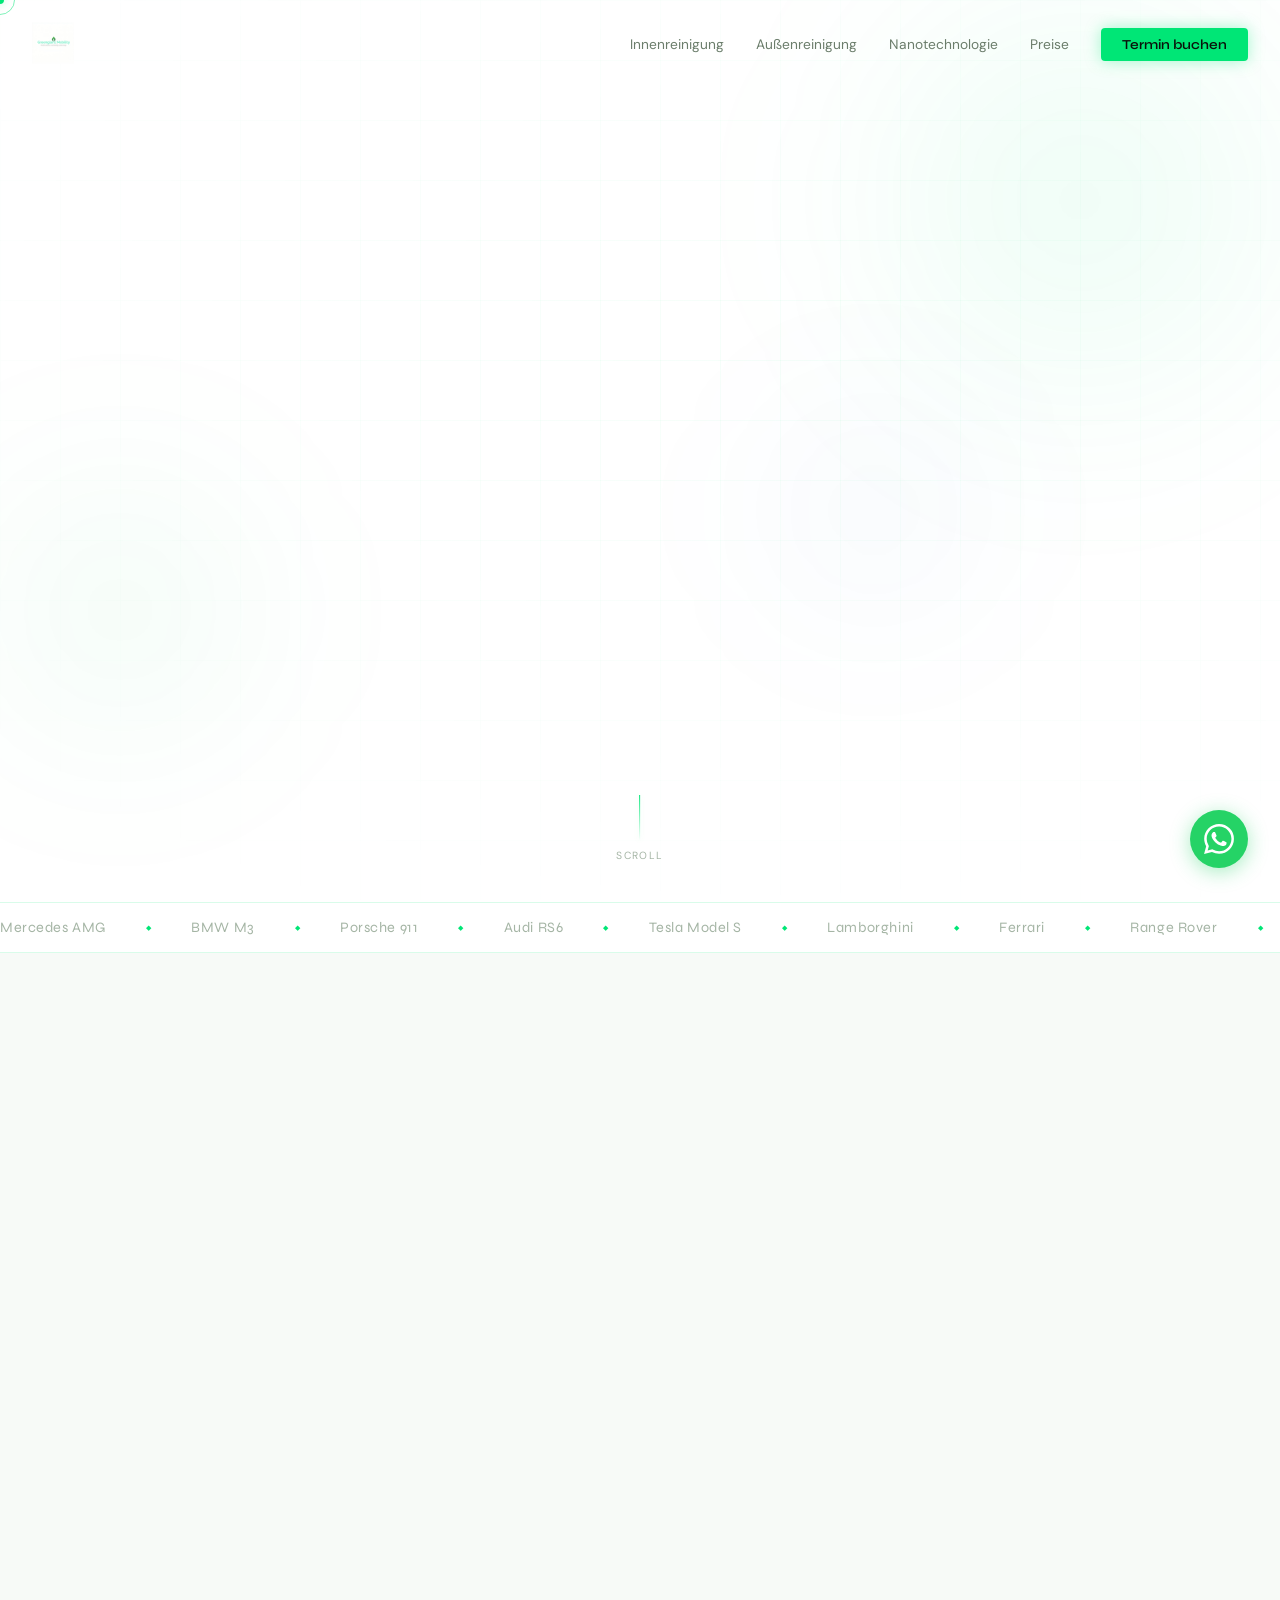
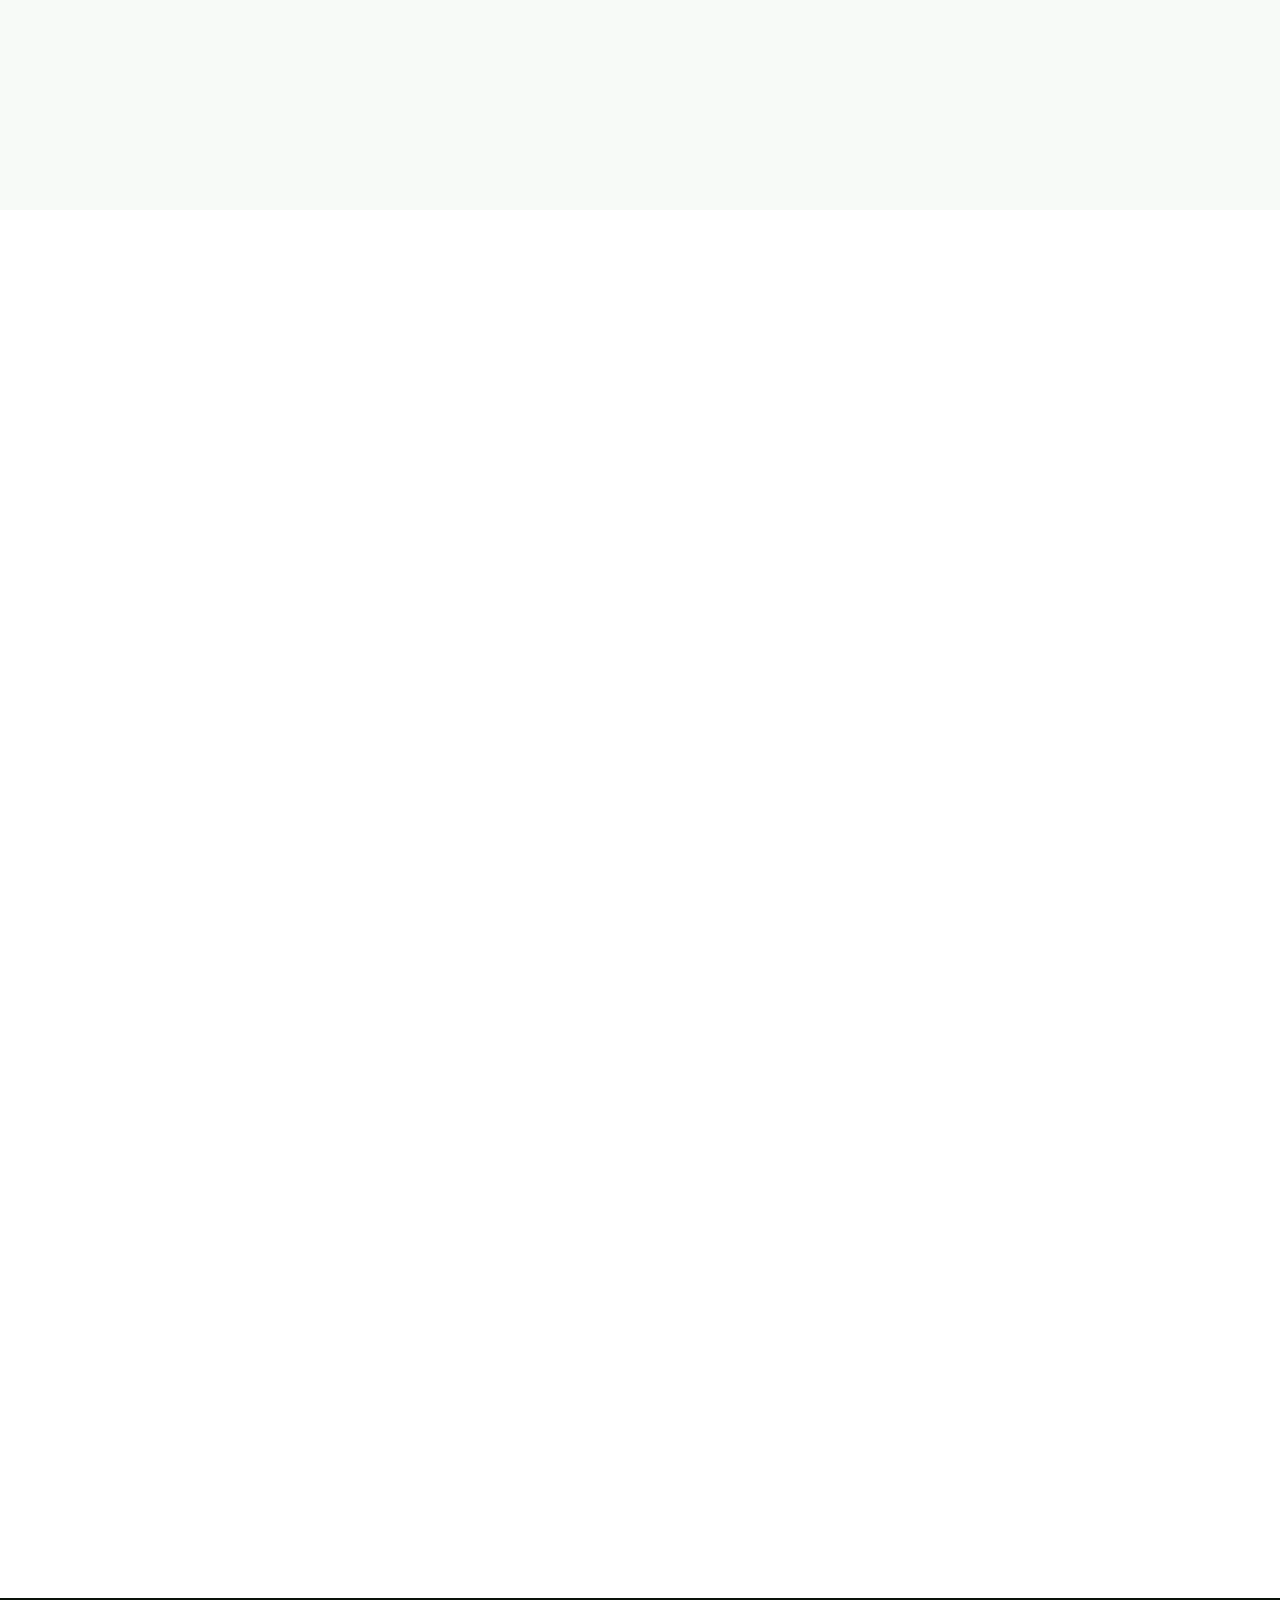
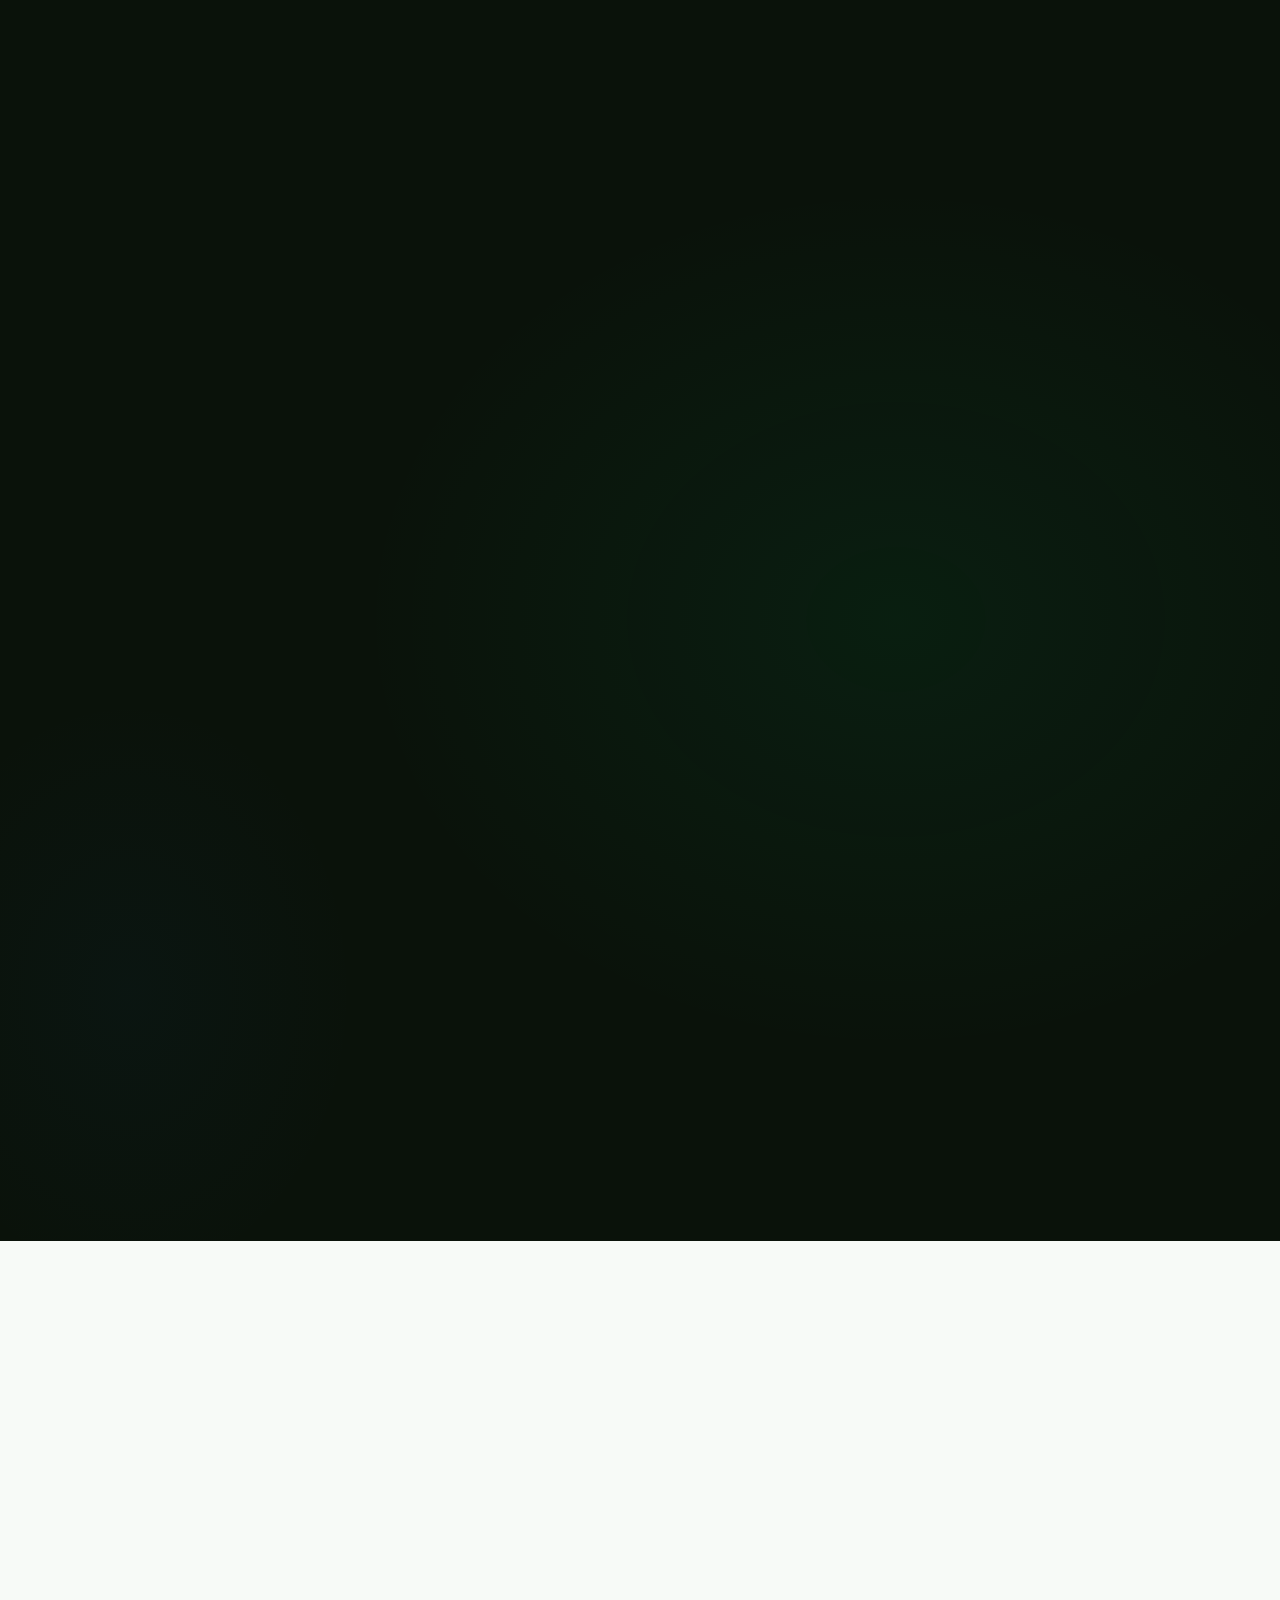
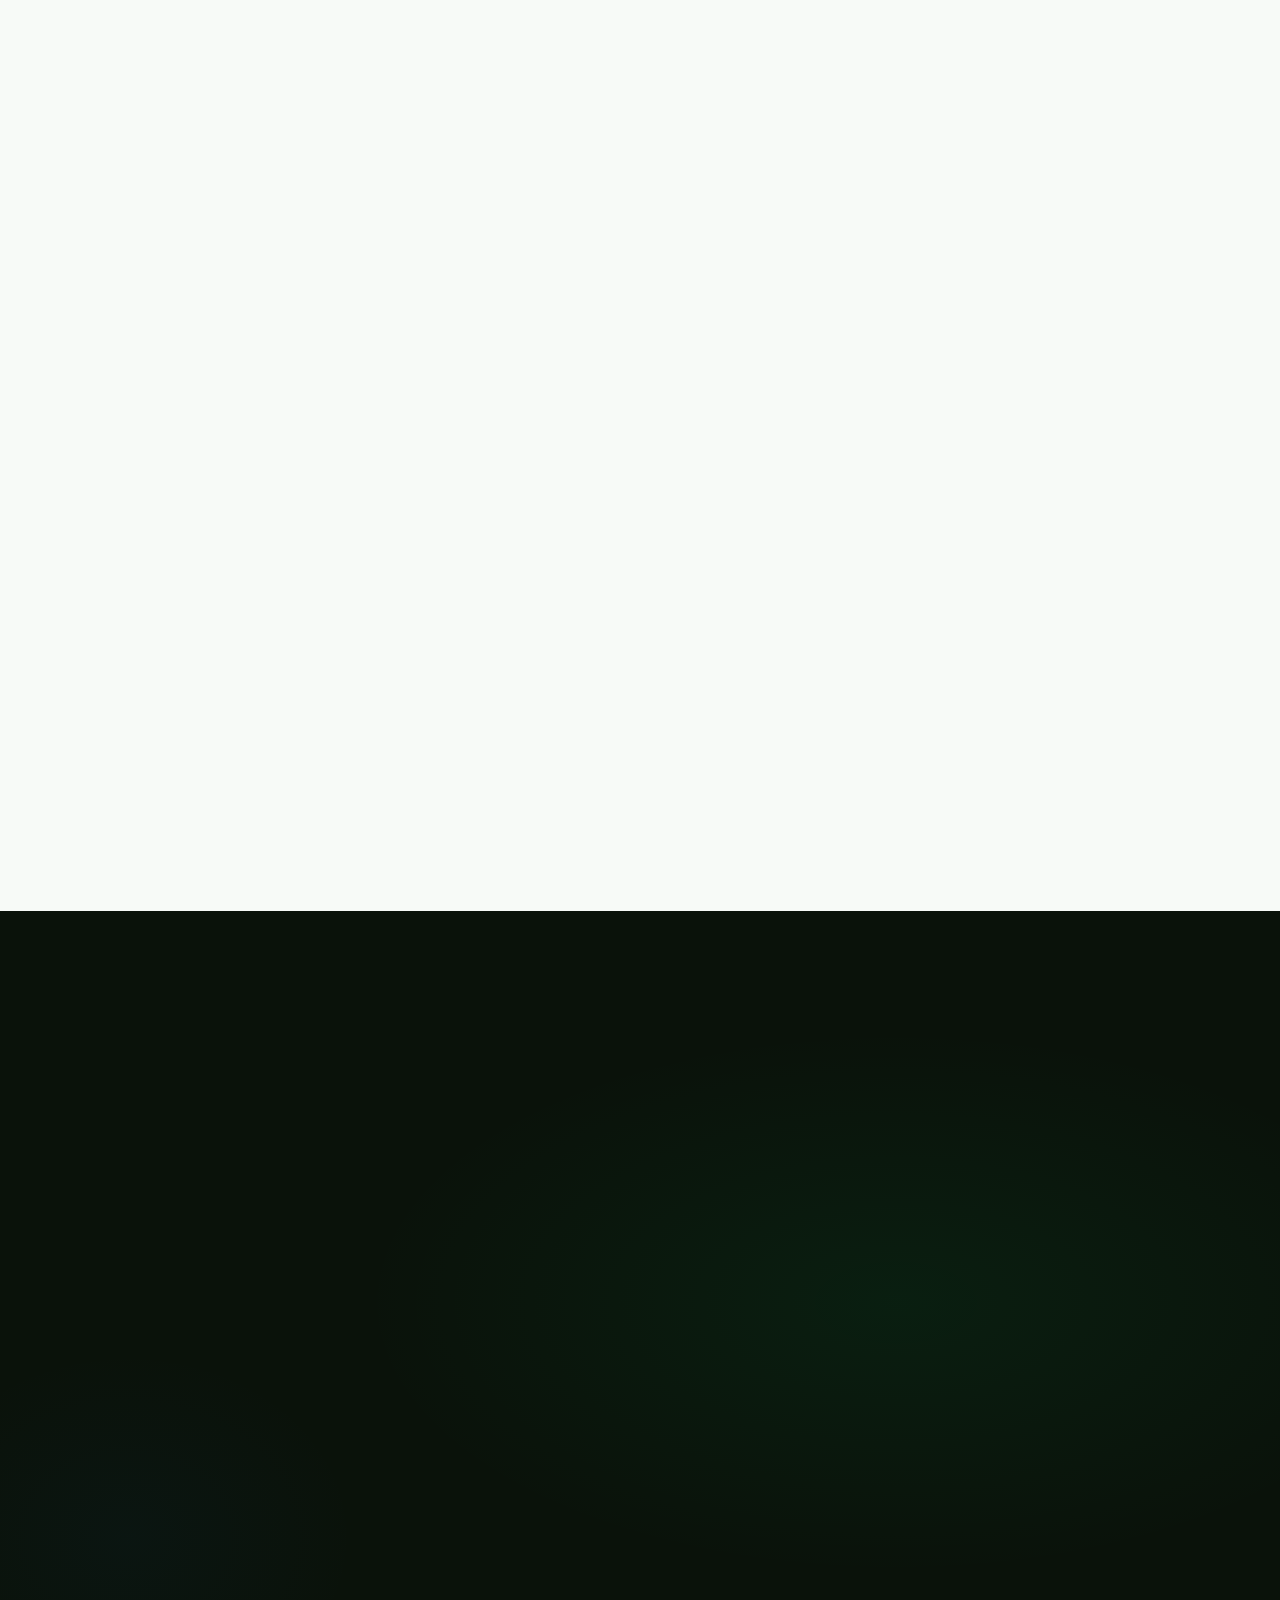
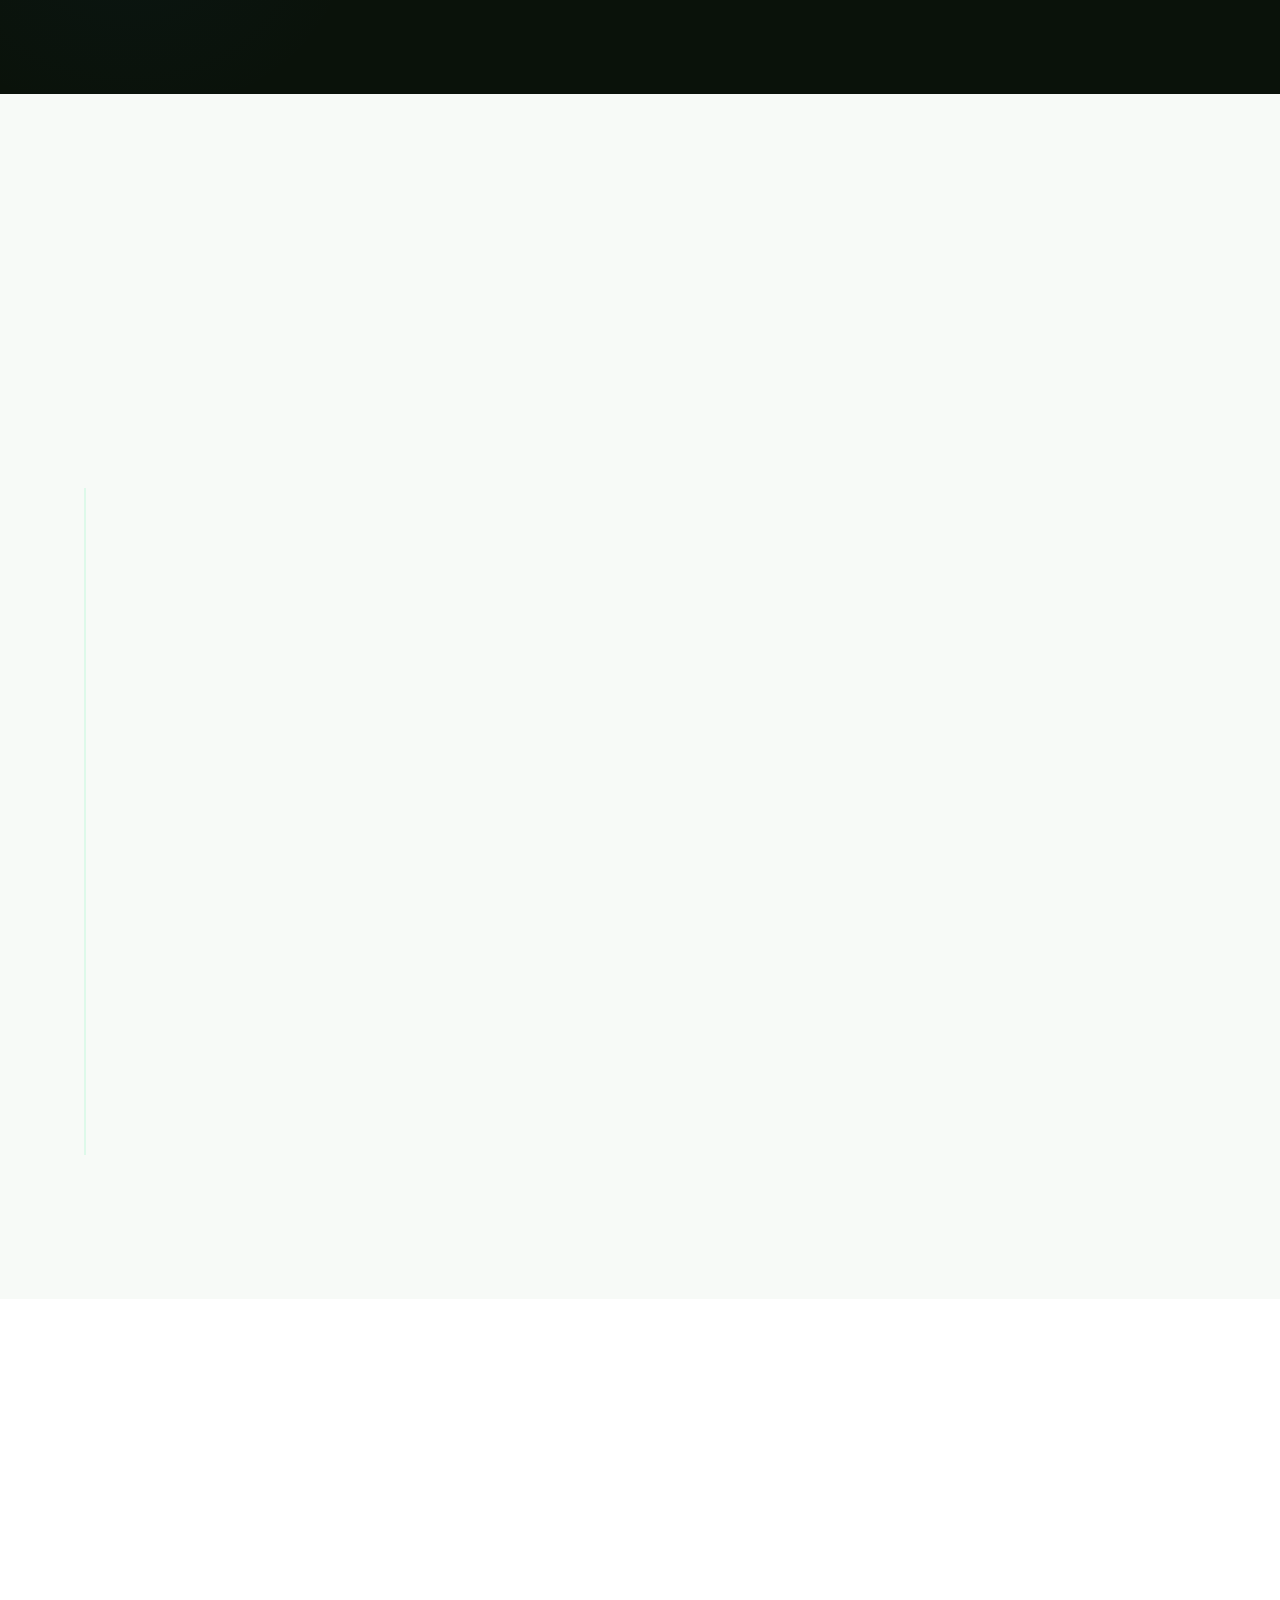
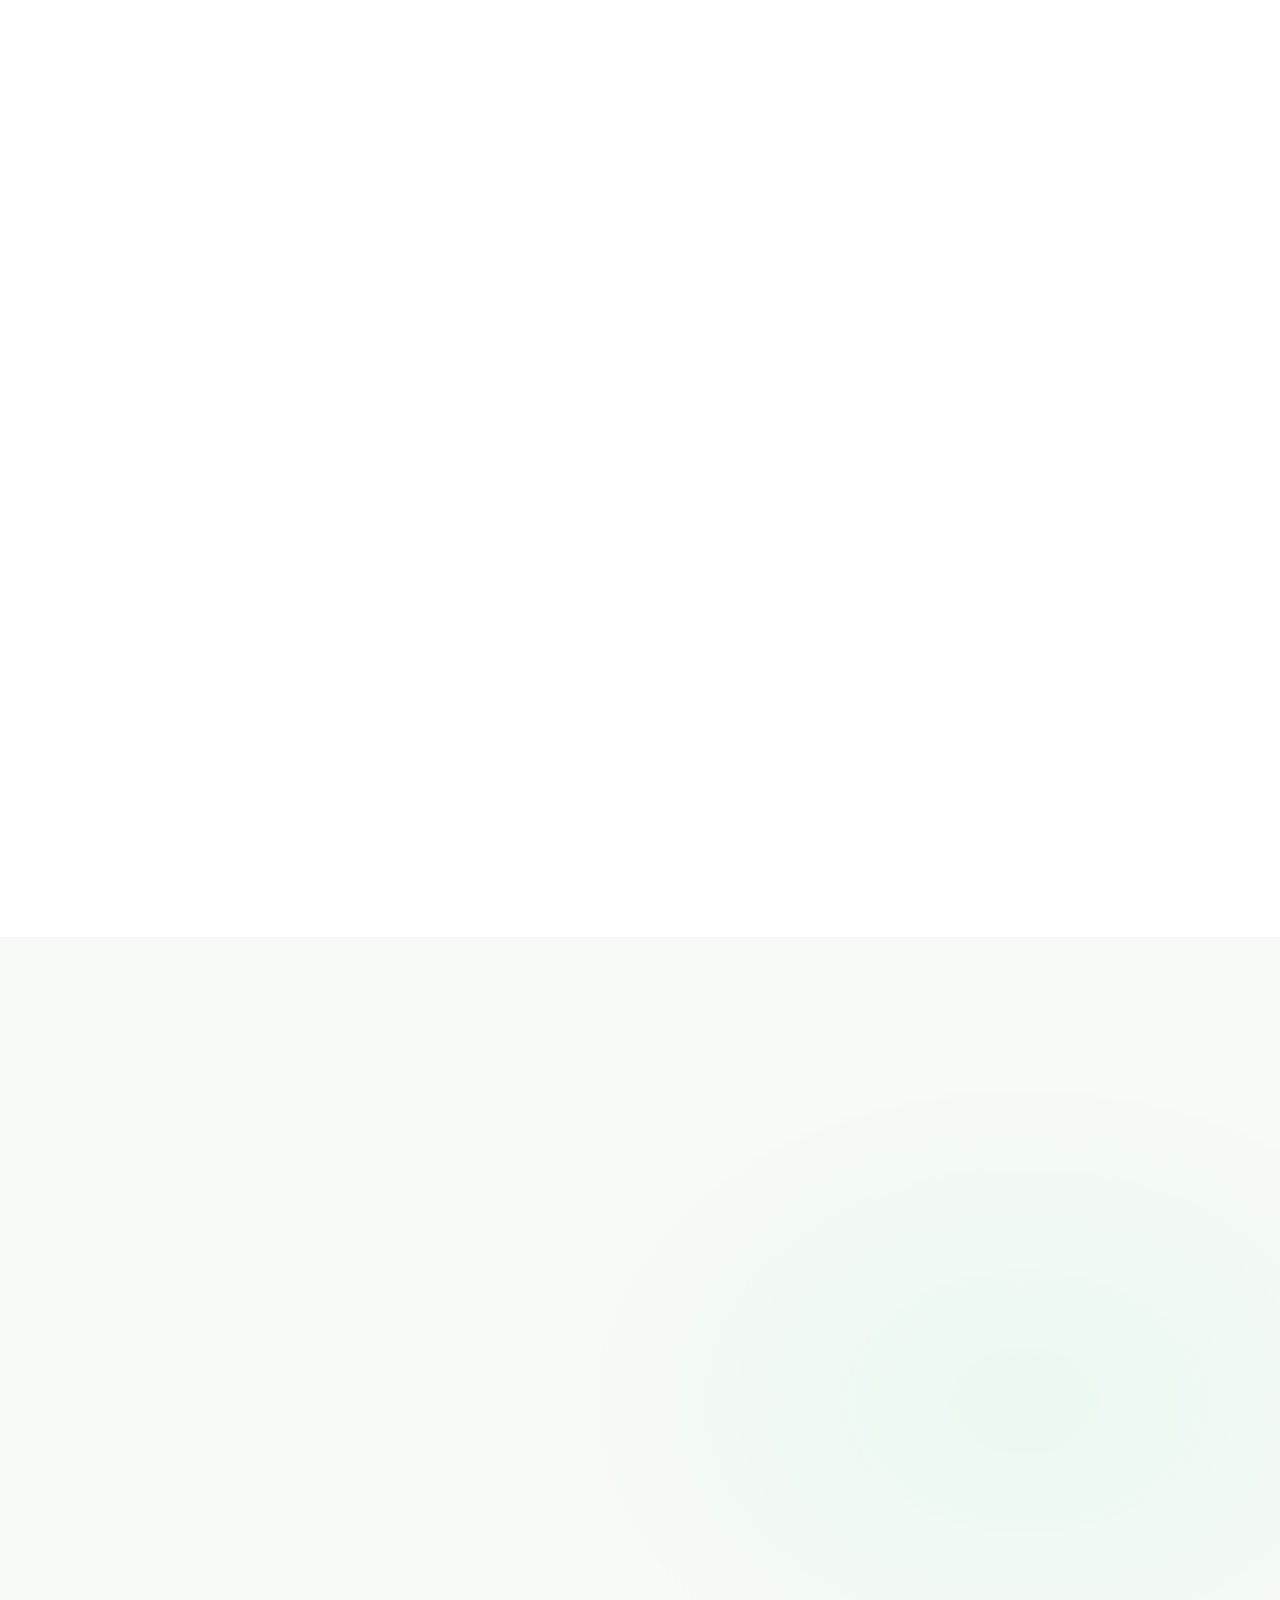
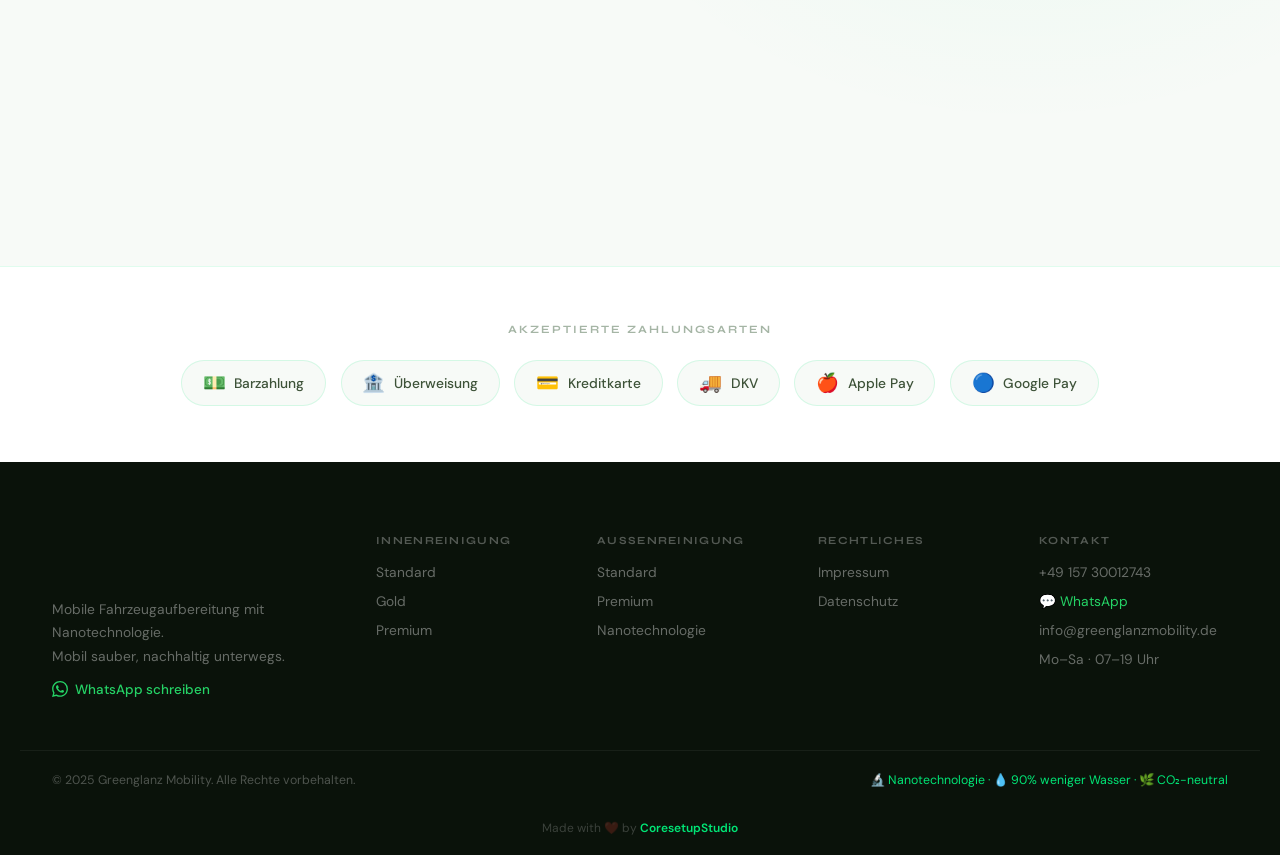
==== commit 2f378699: "Update service titles and item descriptions" ====
--- a/index.html
+++ b/index.html
@@ -224,16 +224,16 @@
         <p>Drei Pakete für jeden Bedarf — direkt bei Ihnen vor Ort. Alle Preise inkl. MwSt.</p>
       </div>
       <div class="leistungen-uebersicht" data-reveal>
-        <h3 class="lu-title">Alle Leistungen Innen</h3>
+        <h3 class="lu-title">Dienstleistungen</h3>
         <div class="lu-grid">
-          <span class="lu-item">🧹 Feucht abwischen & Saugen</span>
-          <span class="lu-item">🪣 Tiefenpflege Fußmatten</span>
-          <span class="lu-item">🪟 Scheiben reinigen</span>
-          <span class="lu-item">🧴 Fleckenentfernung</span>
-          <span class="lu-item">💦 Nass-Trocken-Reinigung</span>
-          <span class="lu-item">🌸 Geruchsneutralisierung</span>
-          <span class="lu-item">🛋️ Kunststoff- & Lederpflege</span>
-          <span class="lu-item">🐾 Tierhaarentfernung</span>
+          <span class="lu-item"> Feucht abwischen & Saugen</span>
+          <span class="lu-item"> Tiefenpflege Fußmatten</span>
+          <span class="lu-item"> Scheiben reinigen</span>
+          <span class="lu-item"> Fleckenentfernung</span>
+          <span class="lu-item"> Nass-Trocken-Reinigung</span>
+          <span class="lu-item"> Geruchsneutralisierung</span>
+          <span class="lu-item"> Kunststoff- & Lederpflege</span>
+          <span class="lu-item"> Tierhaarentfernung</span>
         </div>
       </div>
       <div class="pakete-grid">
@@ -308,14 +308,14 @@
         <p>Von der Basis-Wäsche bis zur professionellen Versiegelung. Alle Preise inkl. MwSt.</p>
       </div>
       <div class="leistungen-uebersicht leistungen-uebersicht-dark" data-reveal>
-        <h3 class="lu-title lu-title-light">Alle Leistungen Außen</h3>
+        <h3 class="lu-title lu-title-light">Dienstleistungen</h3>
         <div class="lu-grid">
-          <span class="lu-item lu-item-light">🚗 Karosserie reinigen</span>
-          <span class="lu-item lu-item-light">⚙️ Felgen reinigen</span>
-          <span class="lu-item lu-item-light">🪟 Scheiben reinigen</span>
-          <span class="lu-item lu-item-light">🛡️ Versiegelung</span>
-          <span class="lu-item lu-item-light">🦟 Insekten entfernen</span>
-          <span class="lu-item lu-item-light">✋ Handpolitur</span>
+          <span class="lu-item lu-item-light"> Karosserie reinigen</span>
+          <span class="lu-item lu-item-light"> Felgen reinigen</span>
+          <span class="lu-item lu-item-light"> Scheiben reinigen</span>
+          <span class="lu-item lu-item-light"> Versiegelung</span>
+          <span class="lu-item lu-item-light"> Insekten entfernen</span>
+          <span class="lu-item lu-item-light"> Handpolitur</span>
         </div>
       </div>
       <div class="pakete-grid pakete-grid-2">
@@ -637,11 +637,11 @@
       <div class="ft-cols">
         <div class="ftc">
           <b>Innenreinigung</b>
-          <a href="#innen">Standard</a><a href="#innen">Gold ⭐</a><a href="#innen">Premium 💎</a>
+          <a href="#innen">Standard</a><a href="#innen">Gold </a><a href="#innen">Premium </a>
         </div>
         <div class="ftc">
           <b>Außenreinigung</b>
-          <a href="#aussen">Standard</a><a href="#aussen">Premium 💎</a><a href="#nano">Nanotechnologie</a>
+          <a href="#aussen">Standard</a><a href="#aussen">Premium </a><a href="#nano">Nanotechnologie</a>
         </div>
         <div class="ftc">
           <b>Rechtliches</b>
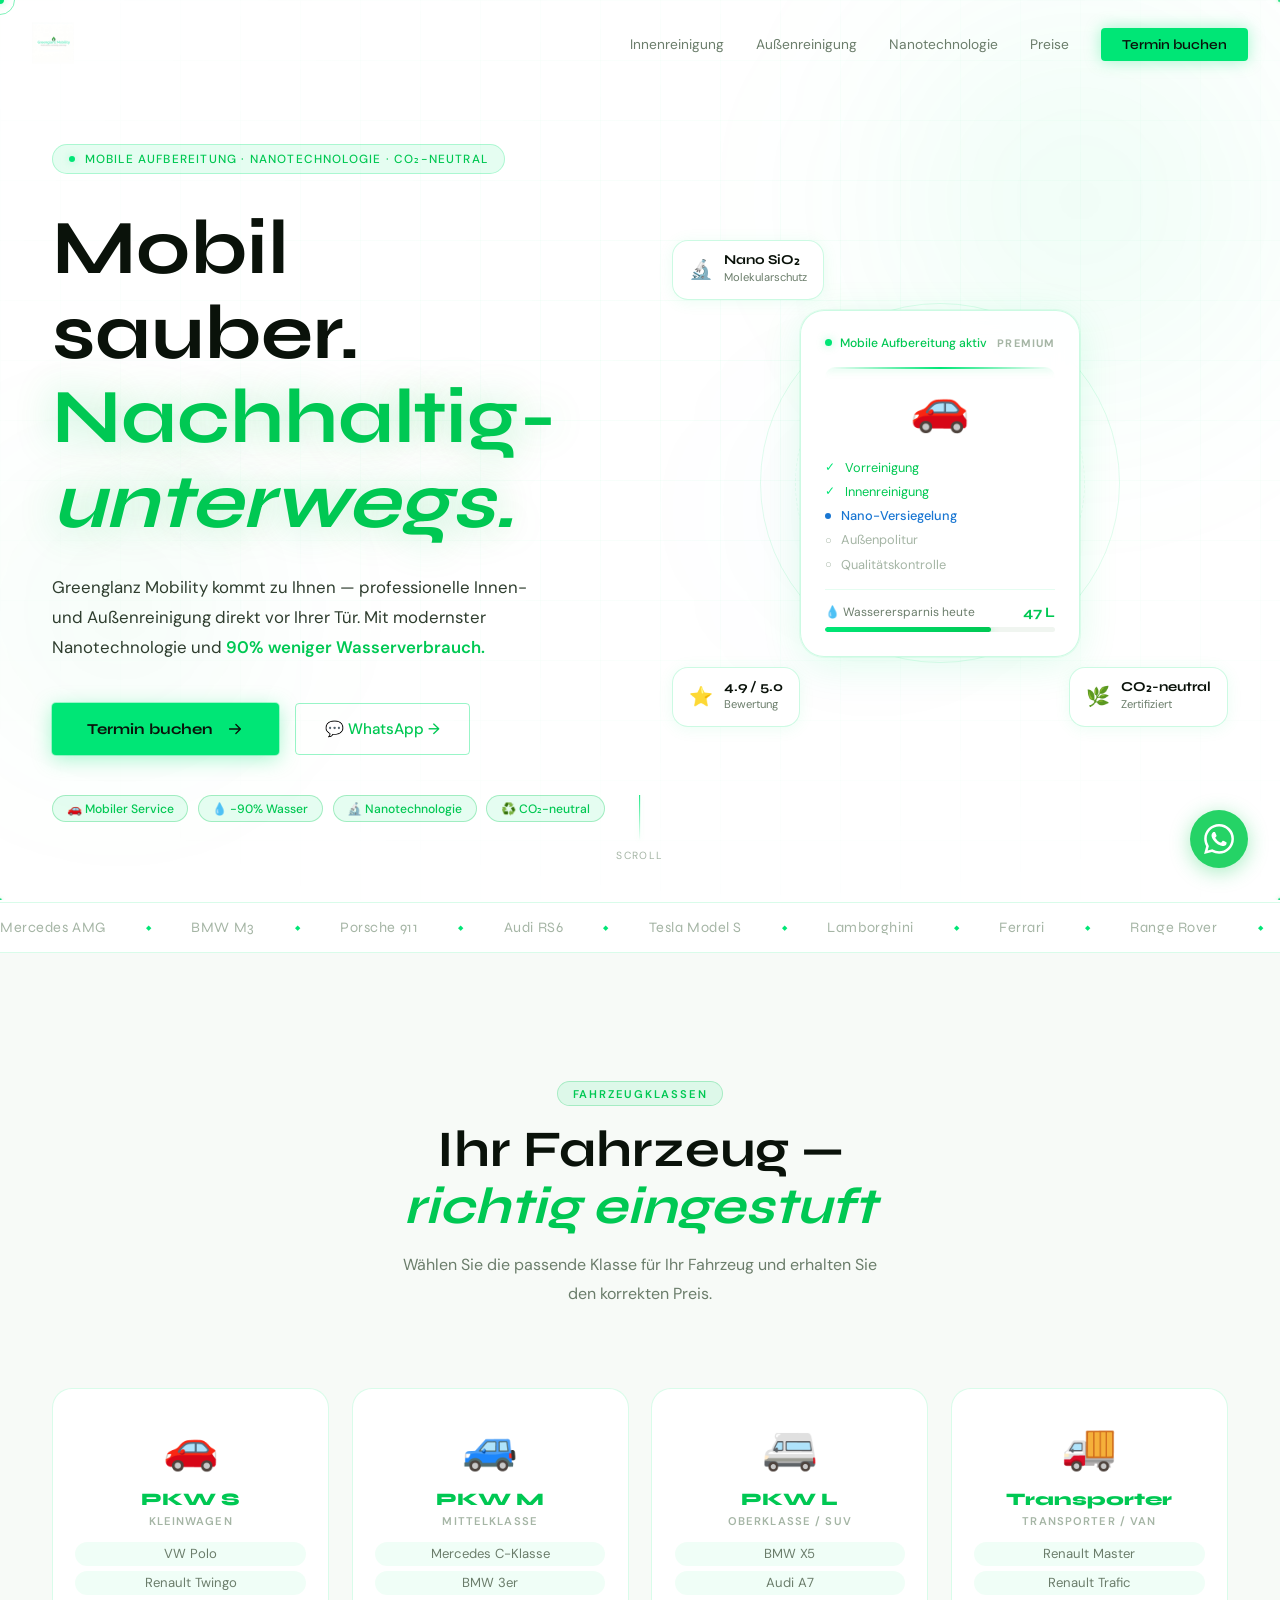
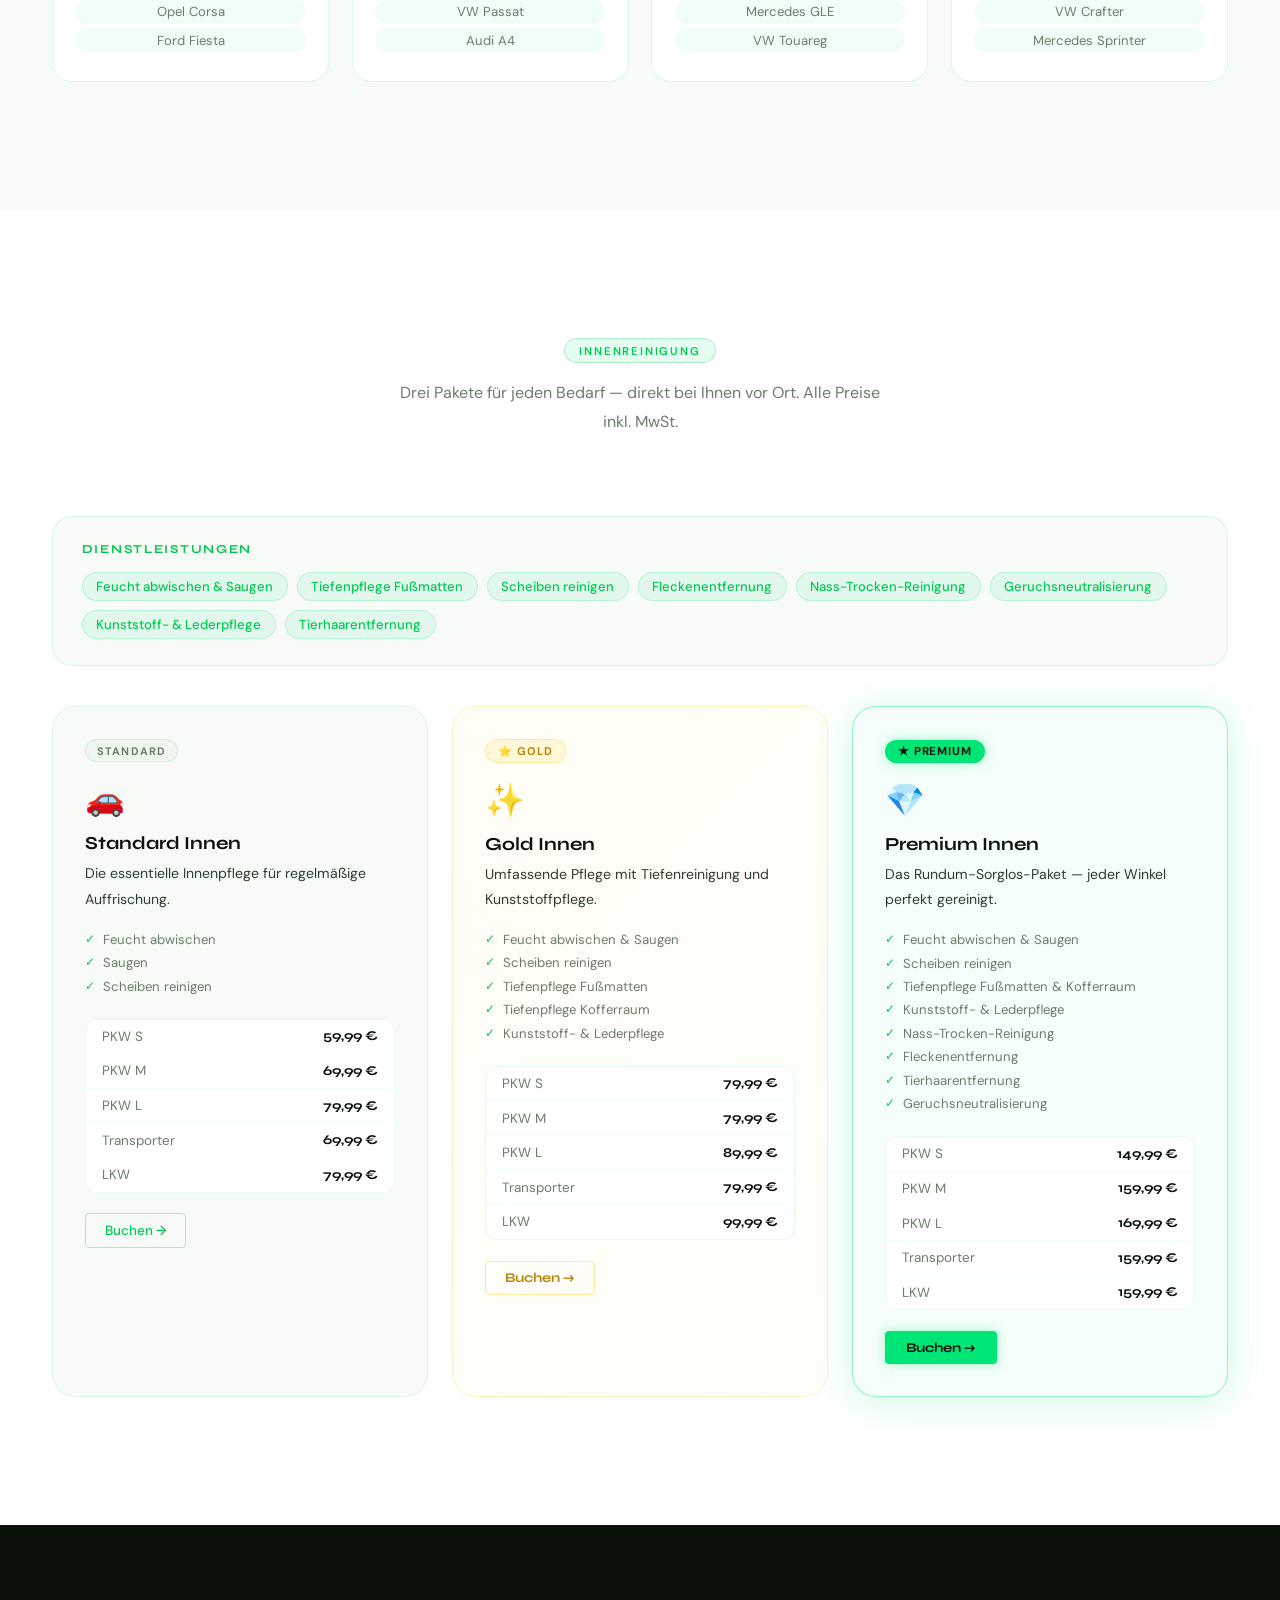
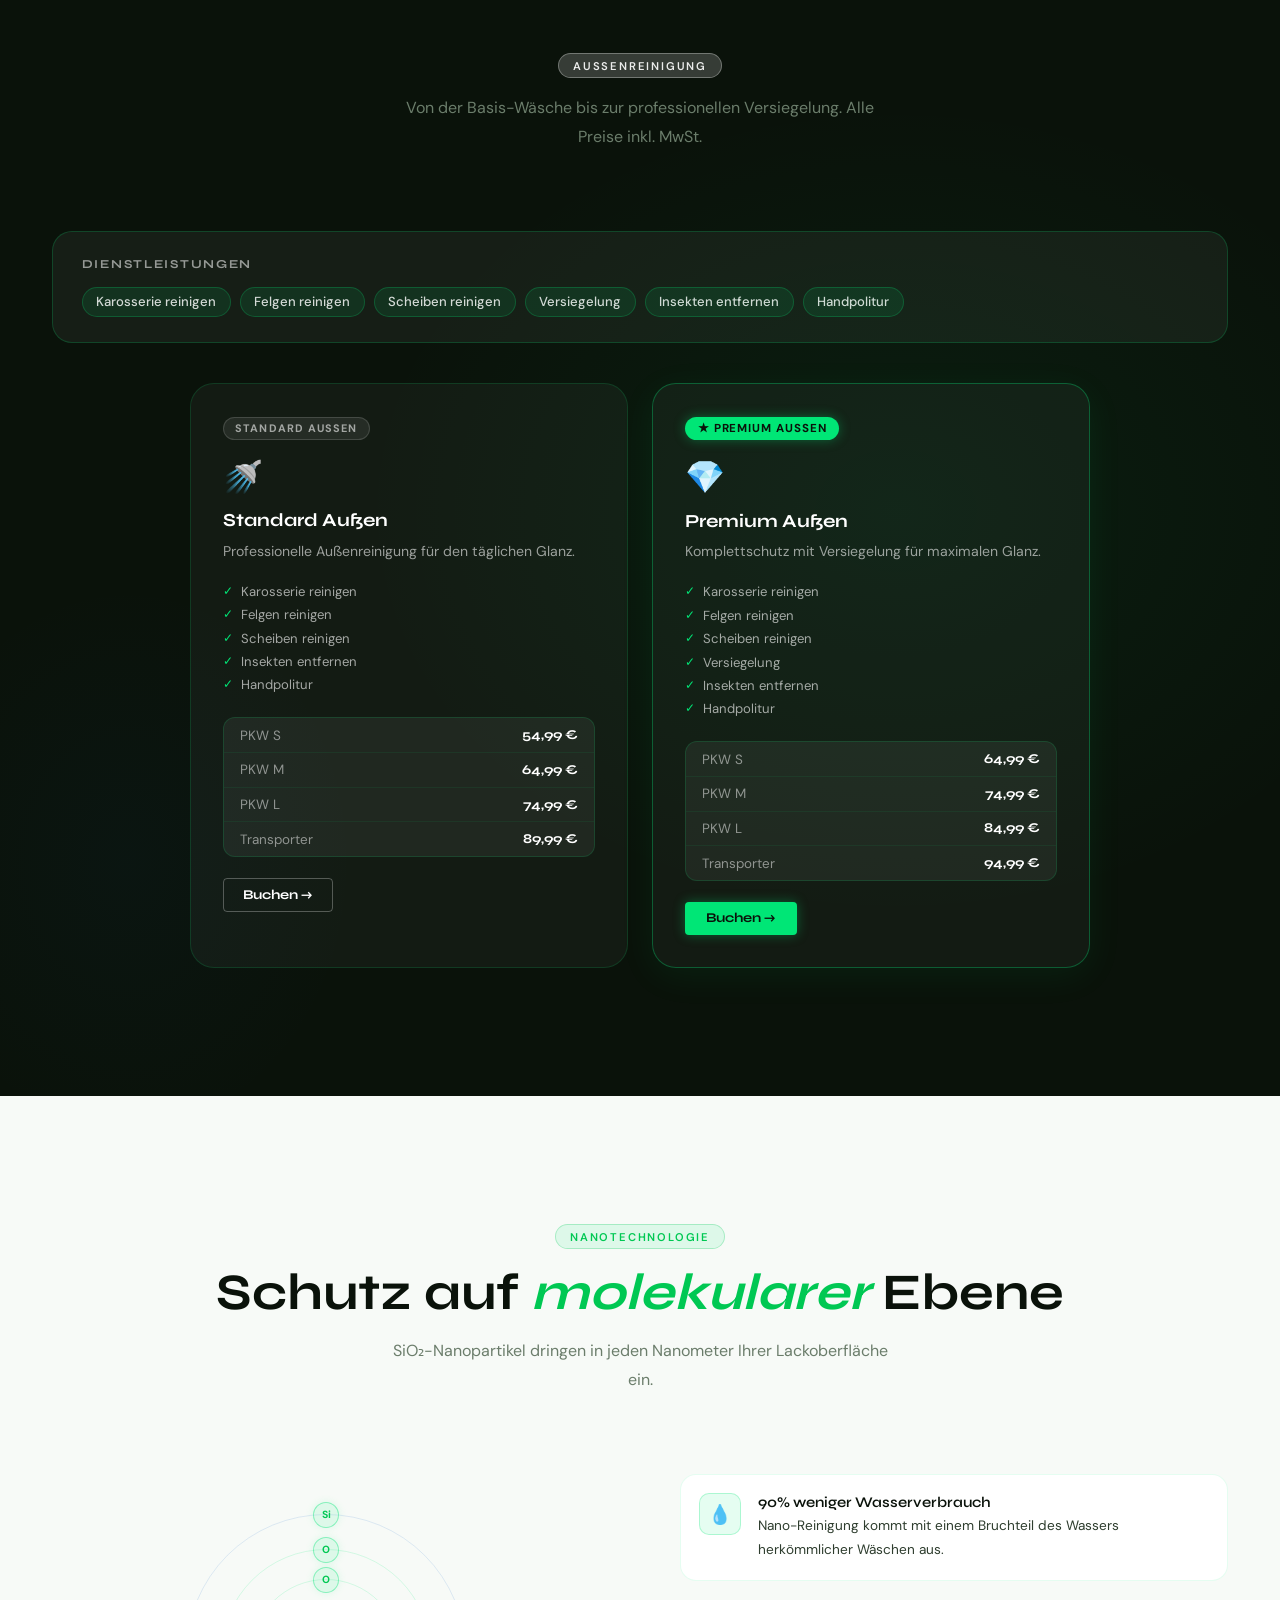
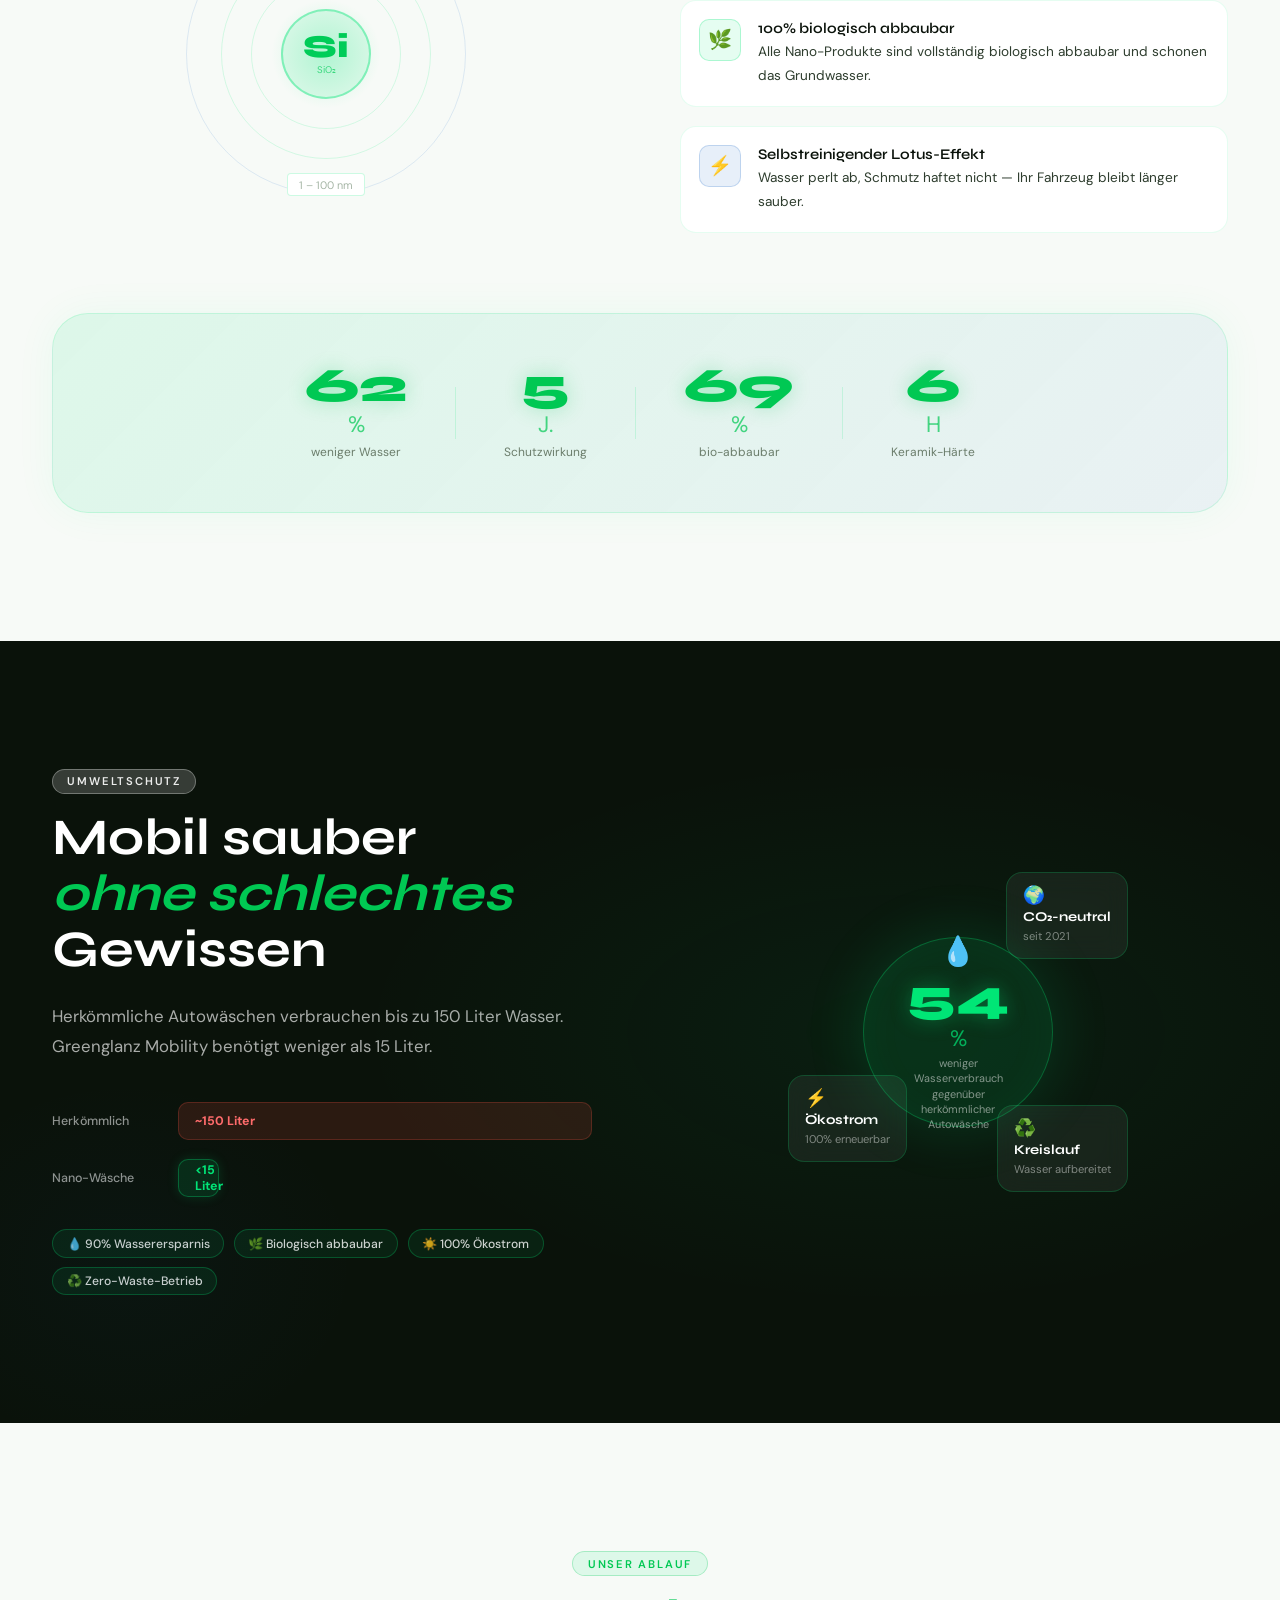
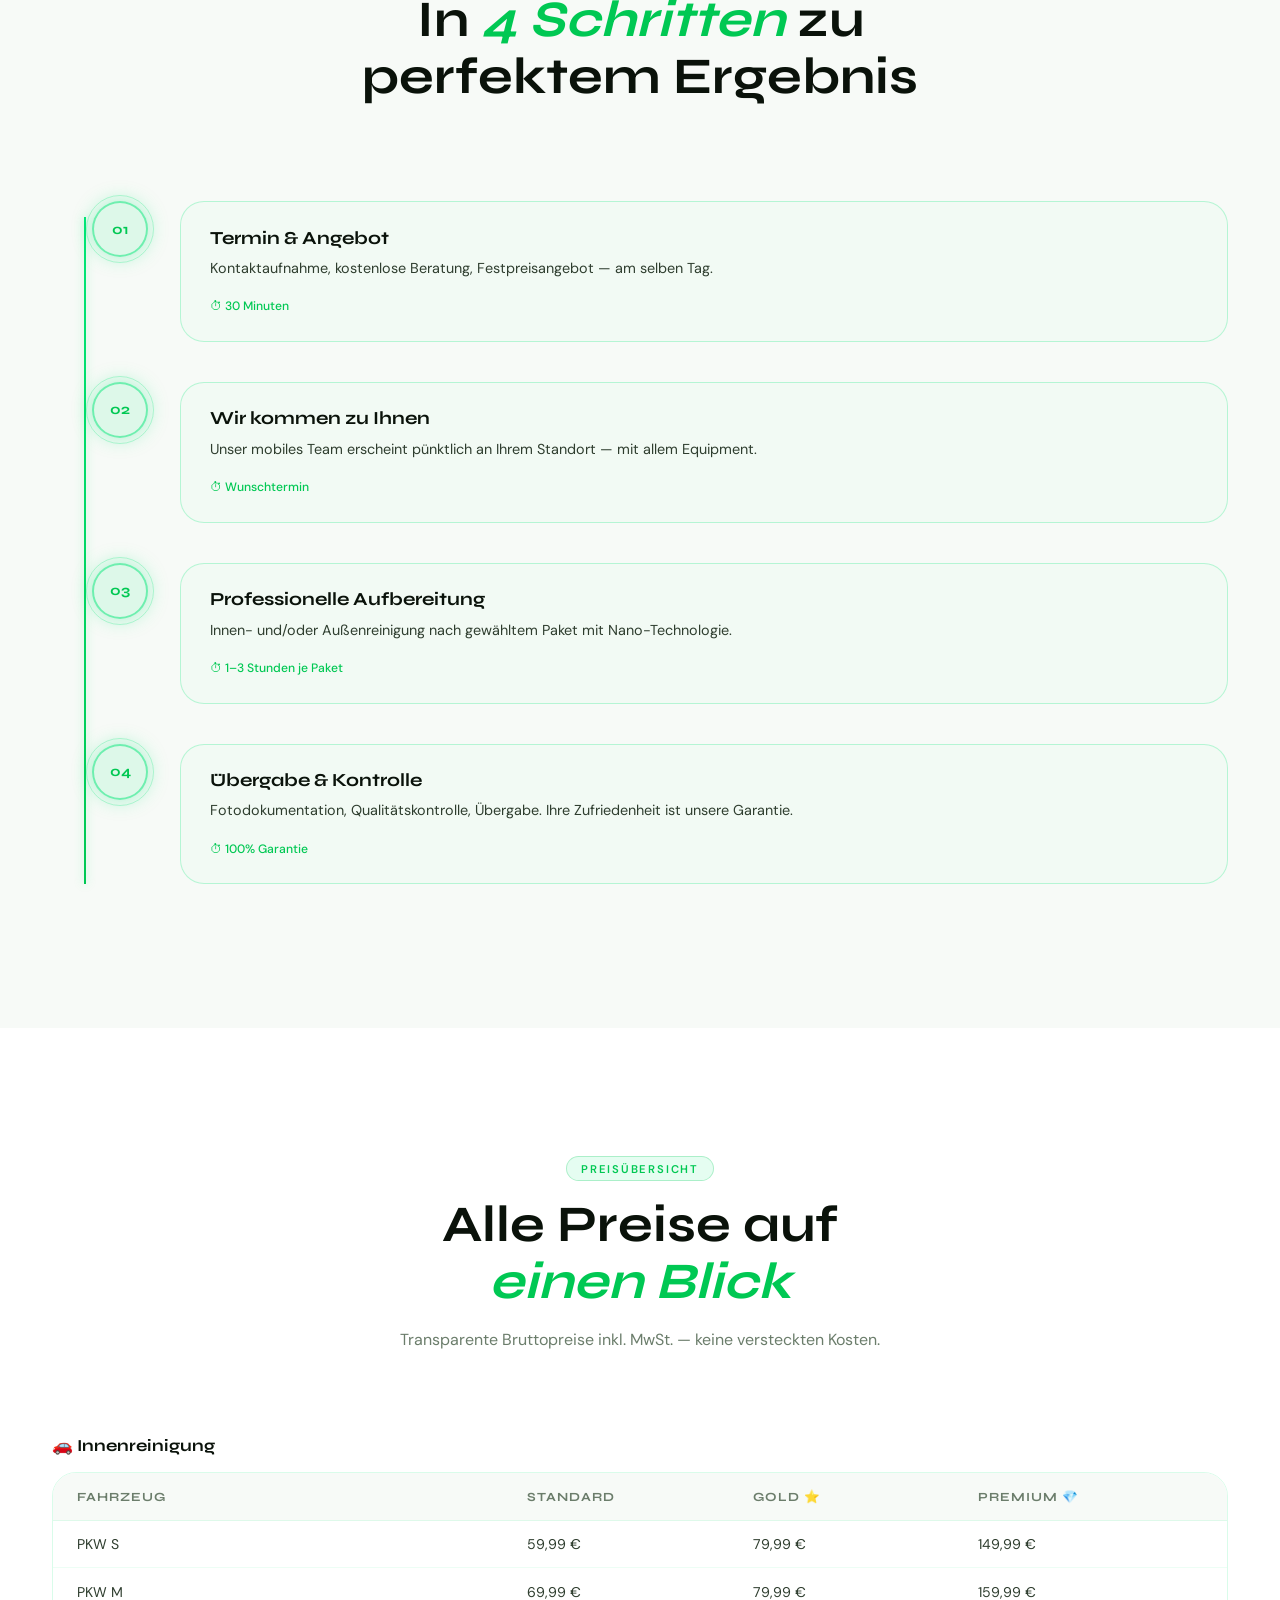
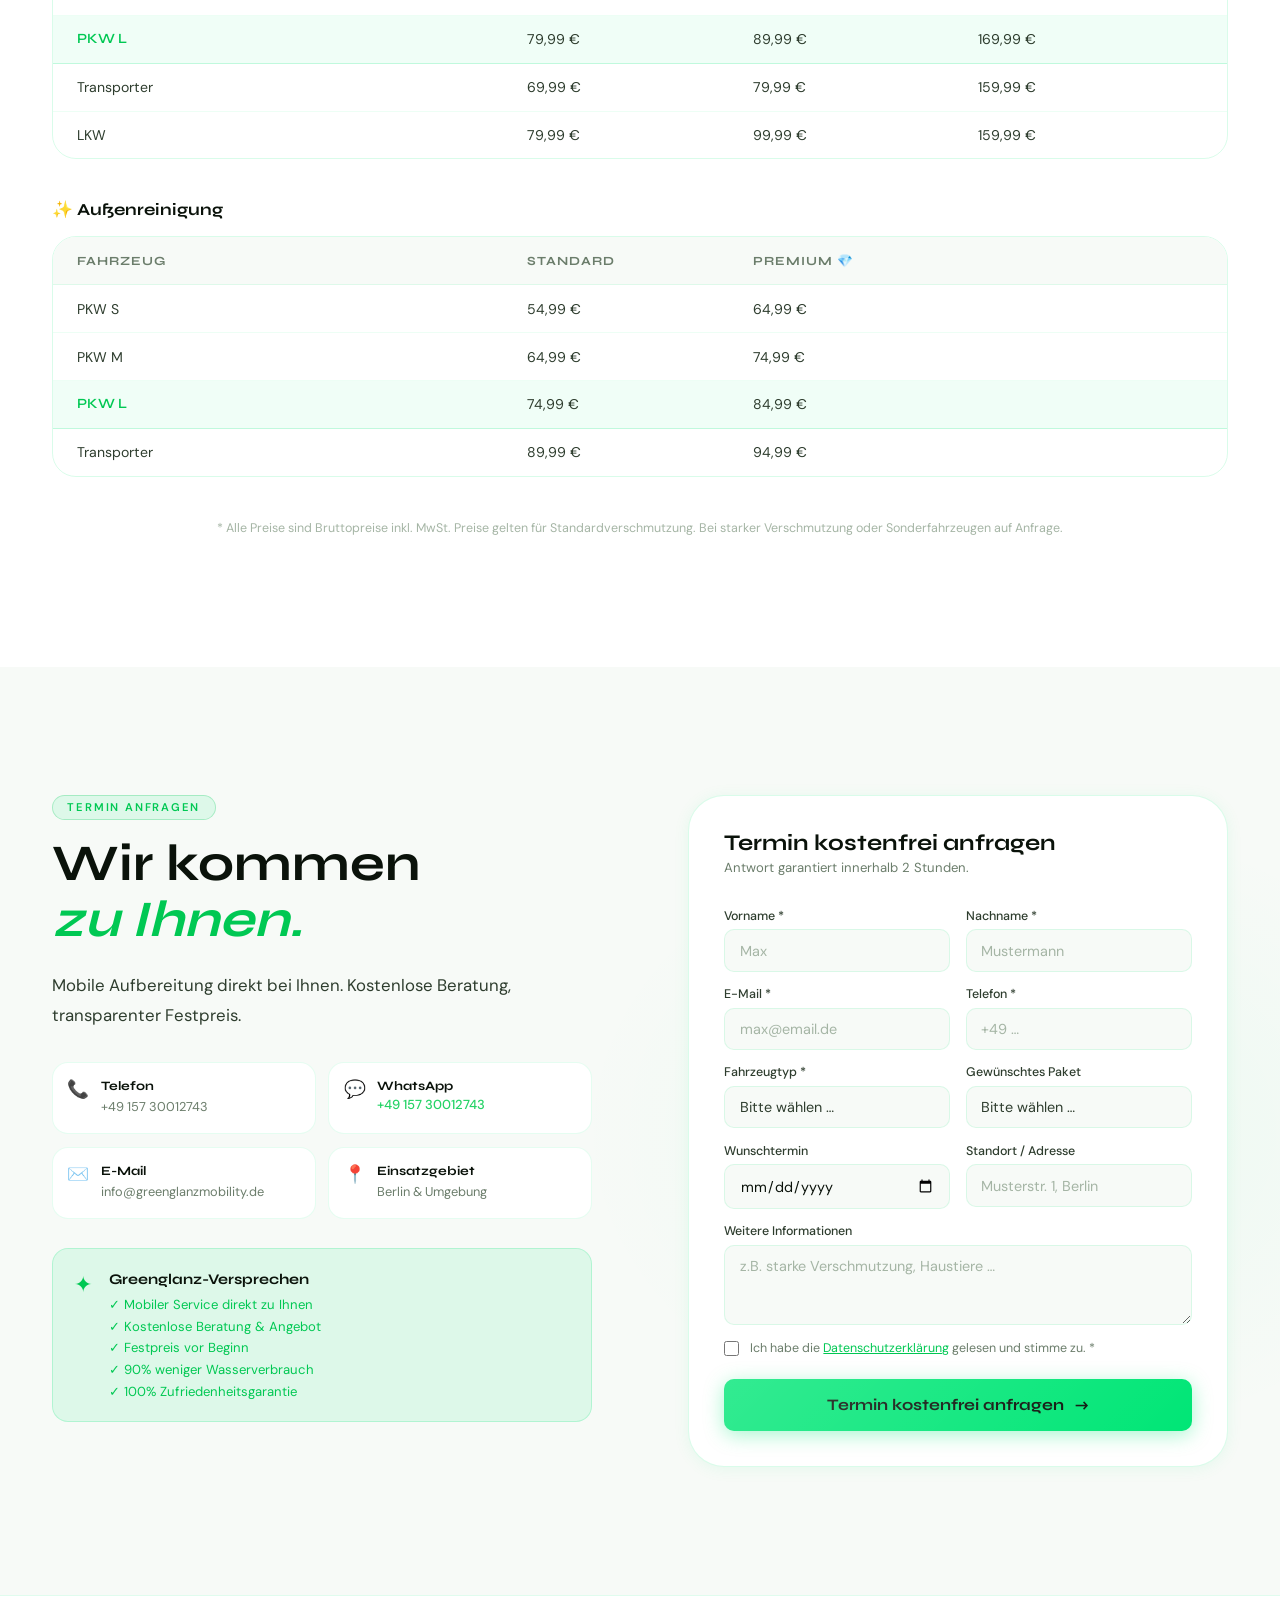
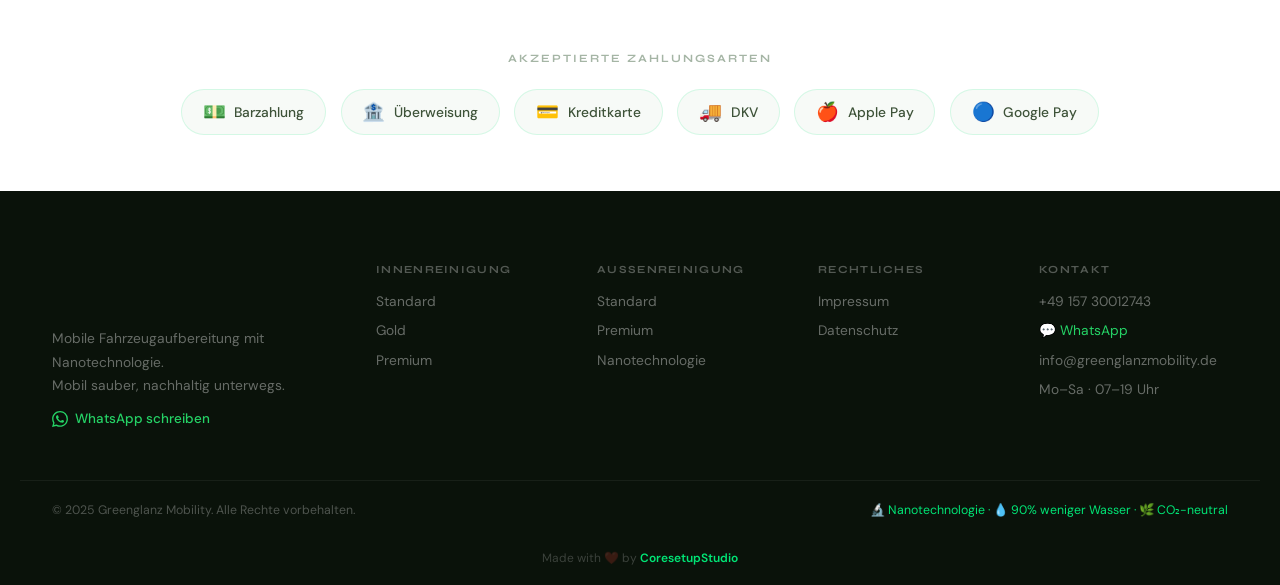
==== commit 77fc482e: "Remove headings and feature details from index.html Removed headings and a feature description from " ====
--- a/index.html
+++ b/index.html
@@ -220,7 +220,7 @@
     <div class="container">
       <div class="s-head" data-reveal>
         <span class="s-tag">Innenreinigung</span>
-        <h2>Sauber von <em>innen heraus</em></h2>
+        <h2> <em></em></h2>
         <p>Drei Pakete für jeden Bedarf — direkt bei Ihnen vor Ort. Alle Preise inkl. MwSt.</p>
       </div>
       <div class="leistungen-uebersicht" data-reveal>
@@ -304,7 +304,7 @@
     <div class="container">
       <div class="s-head" data-reveal>
         <span class="s-tag s-tag-light">Außenreinigung</span>
-        <h2 class="aussen-h2">Strahlend <em>von außen</em></h2>
+        <h2 class="aussen-h2"> <em></em></h2>
         <p>Von der Basis-Wäsche bis zur professionellen Versiegelung. Alle Preise inkl. MwSt.</p>
       </div>
       <div class="leistungen-uebersicht leistungen-uebersicht-dark" data-reveal>
@@ -382,10 +382,6 @@
           <div class="nf-item" data-reveal data-delay="0">
             <div class="nfi-icon nfi-green">💧</div>
             <div><h4>90% weniger Wasserverbrauch</h4><p>Nano-Reinigung kommt mit einem Bruchteil des Wassers herkömmlicher Wäschen aus.</p></div>
-          </div>
-          <div class="nf-item" data-reveal data-delay="80">
-            <div class="nfi-icon nfi-blue">🛡️</div>
-            <div><h4>Bis zu 5 Jahre Schutzwirkung</h4><p>Die hydrophobe Nano-Schicht versiegelt und schützt deutlich länger als Wachs.</p></div>
           </div>
           <div class="nf-item" data-reveal data-delay="160">
             <div class="nfi-icon nfi-green">🌿</div>
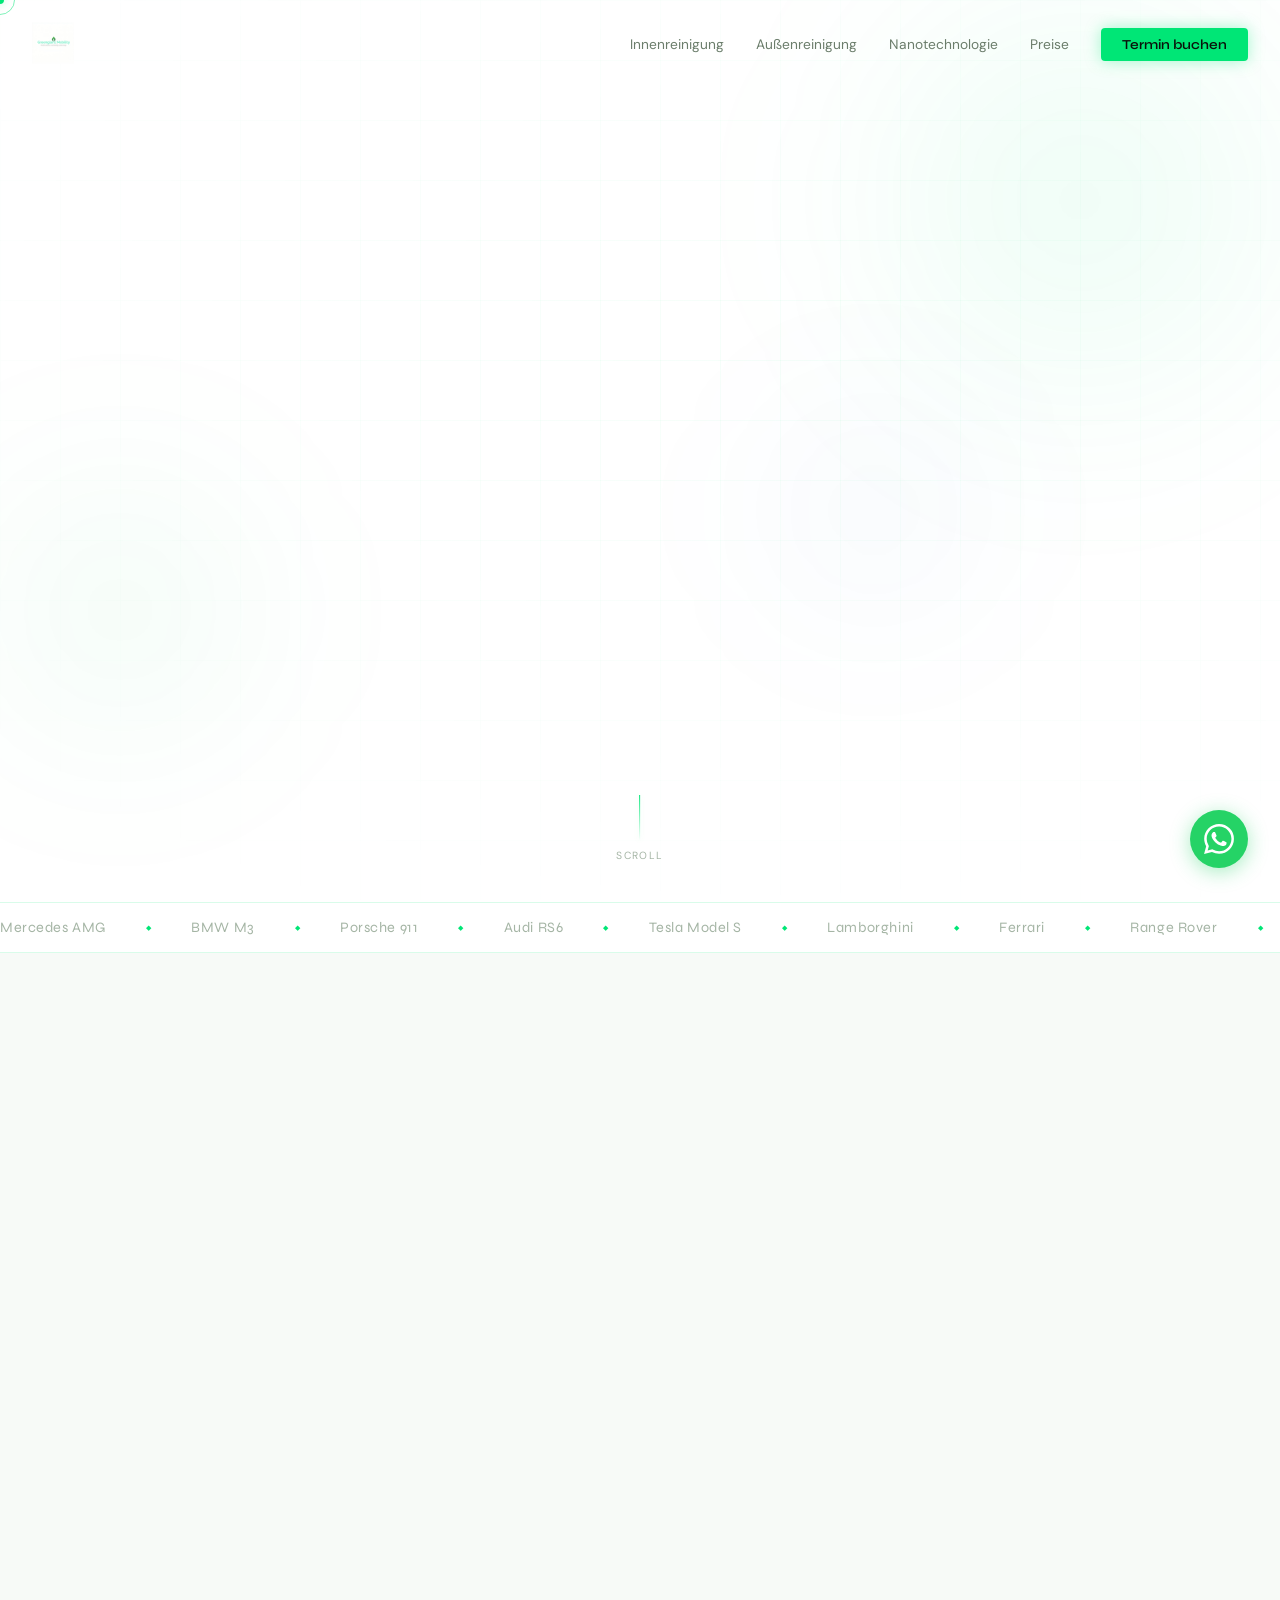
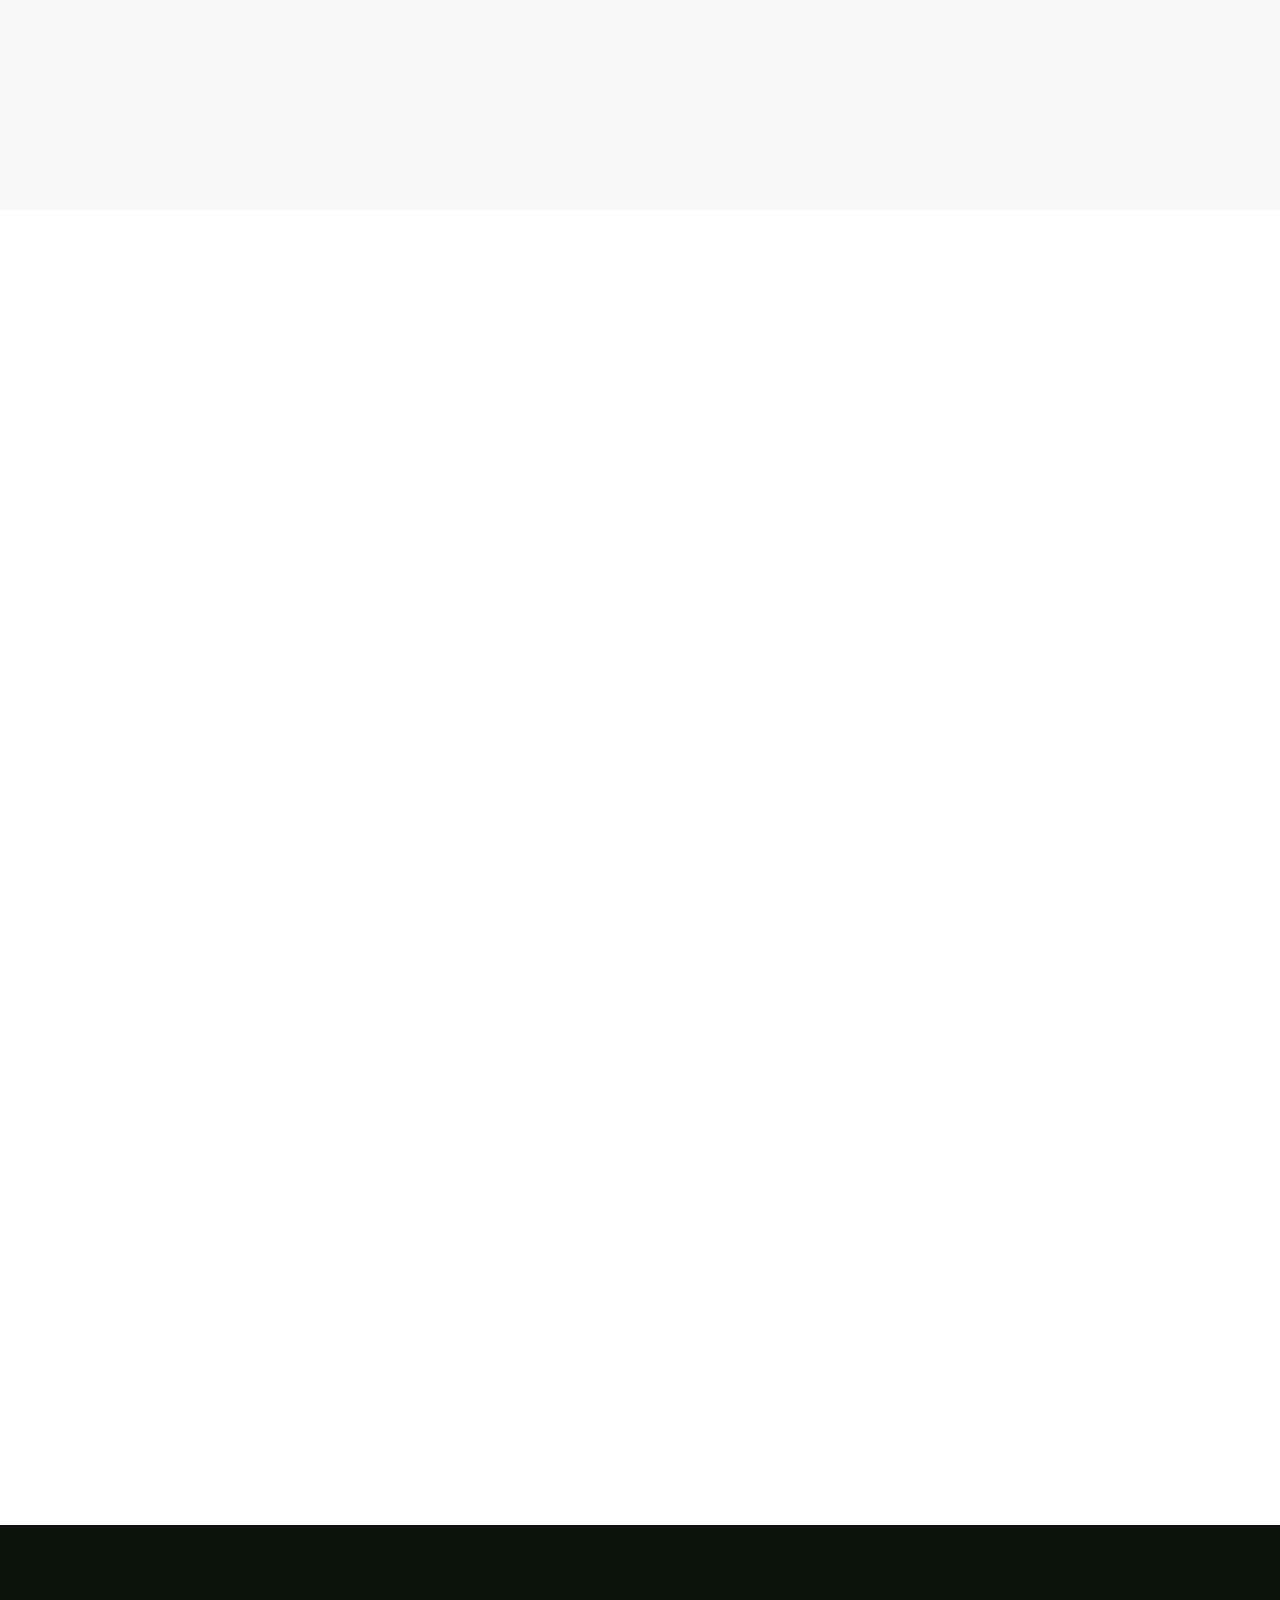
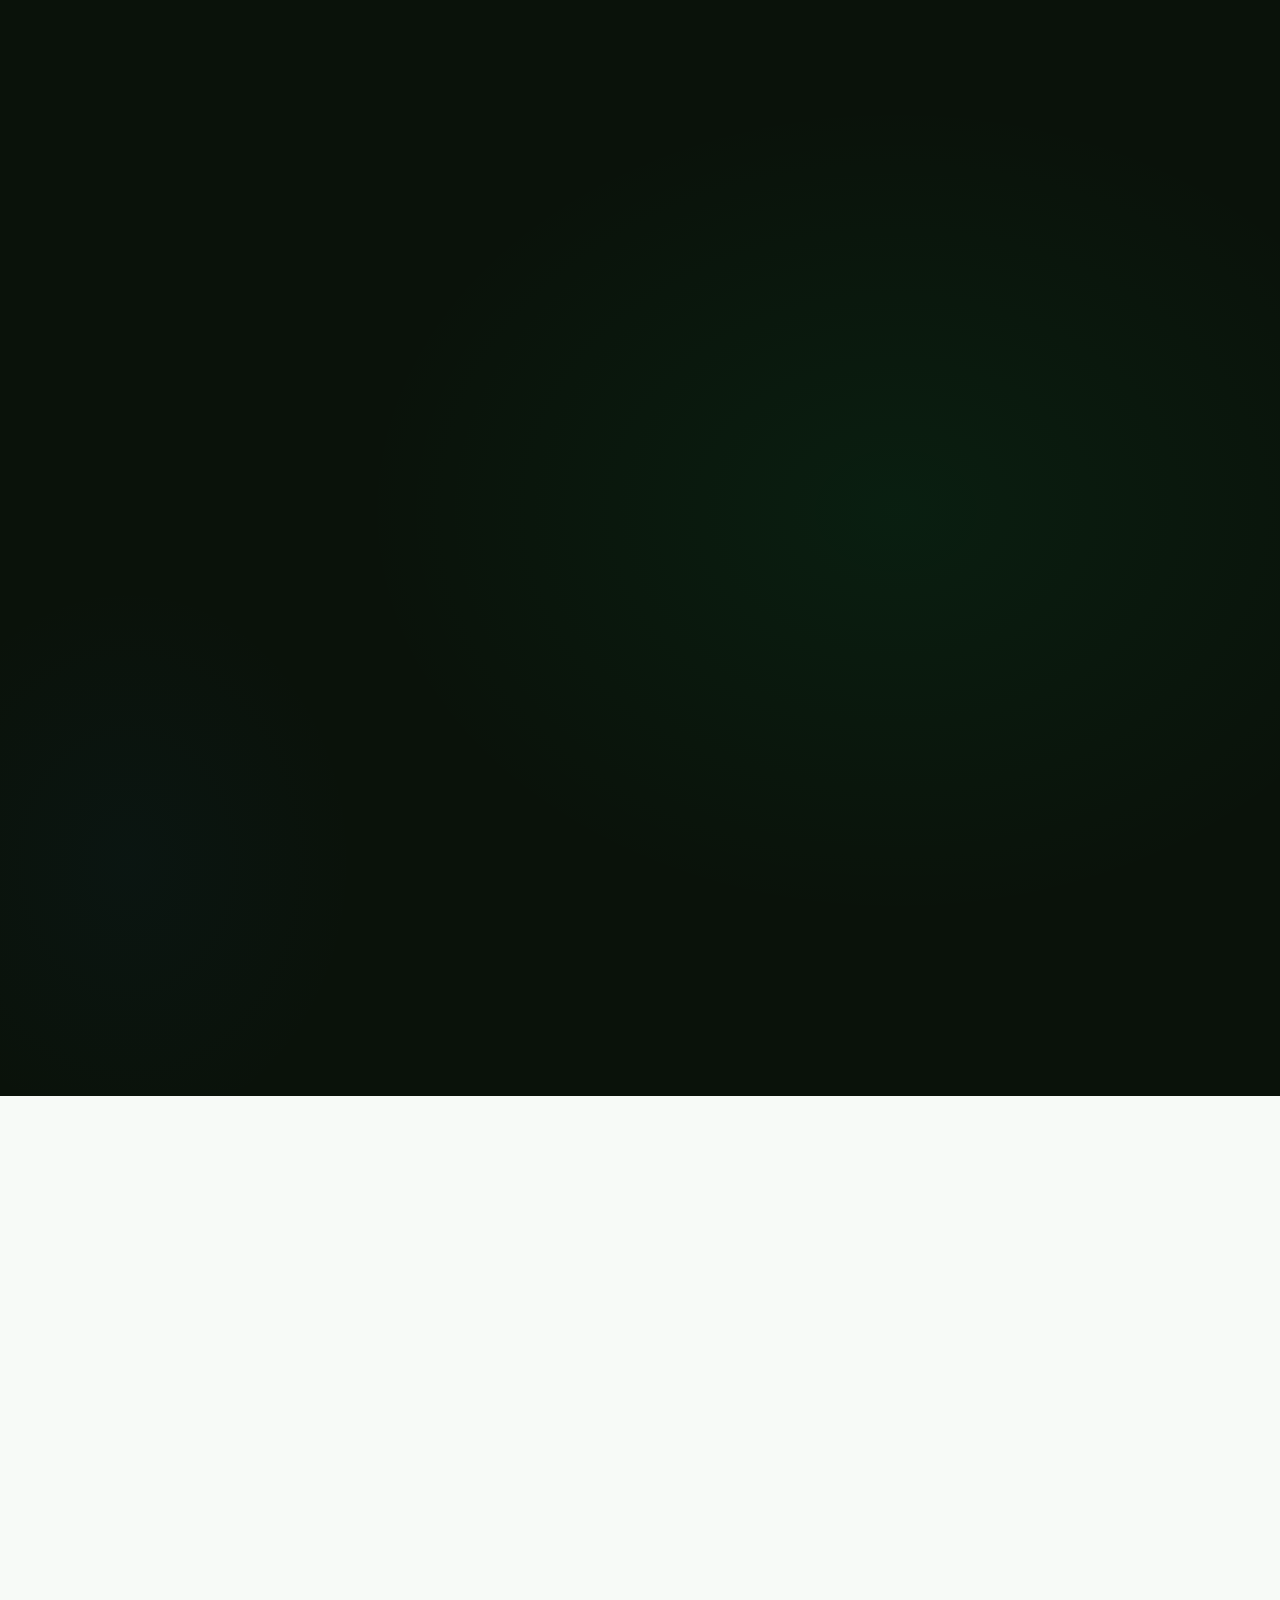
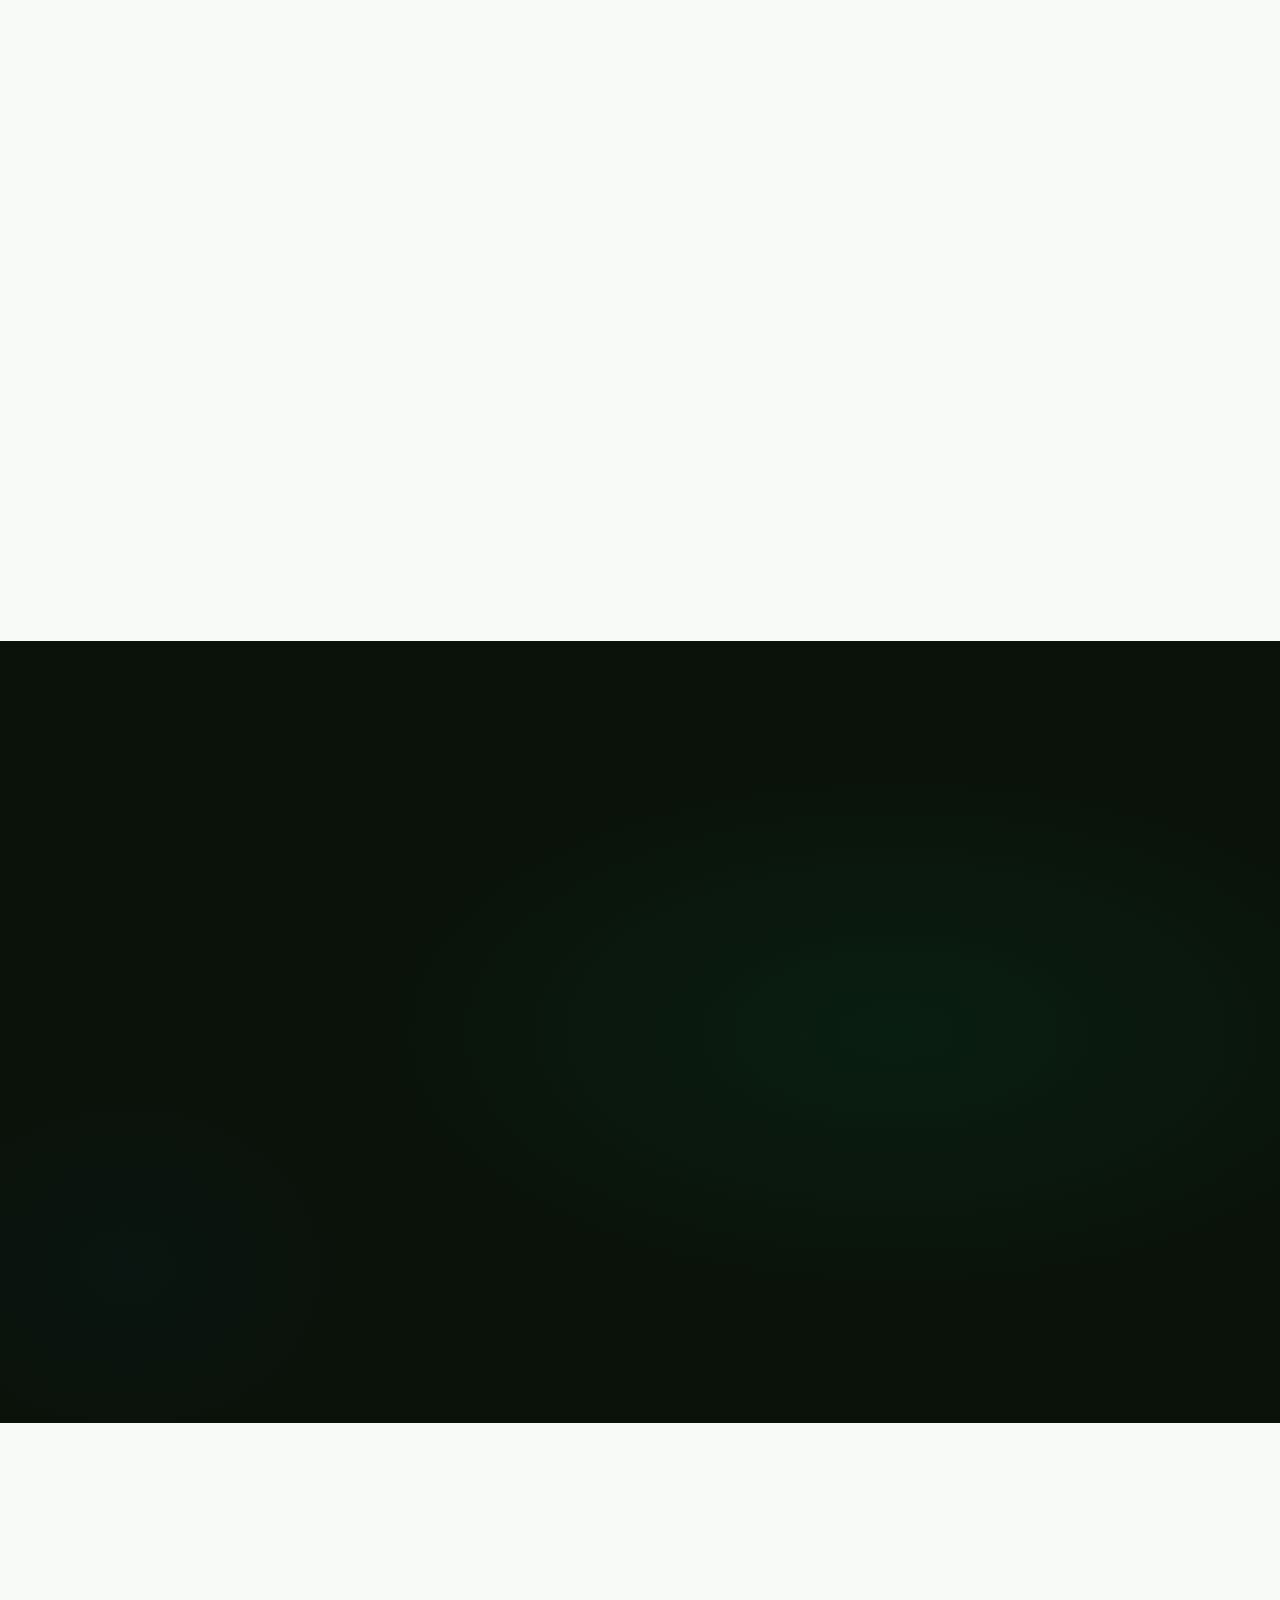
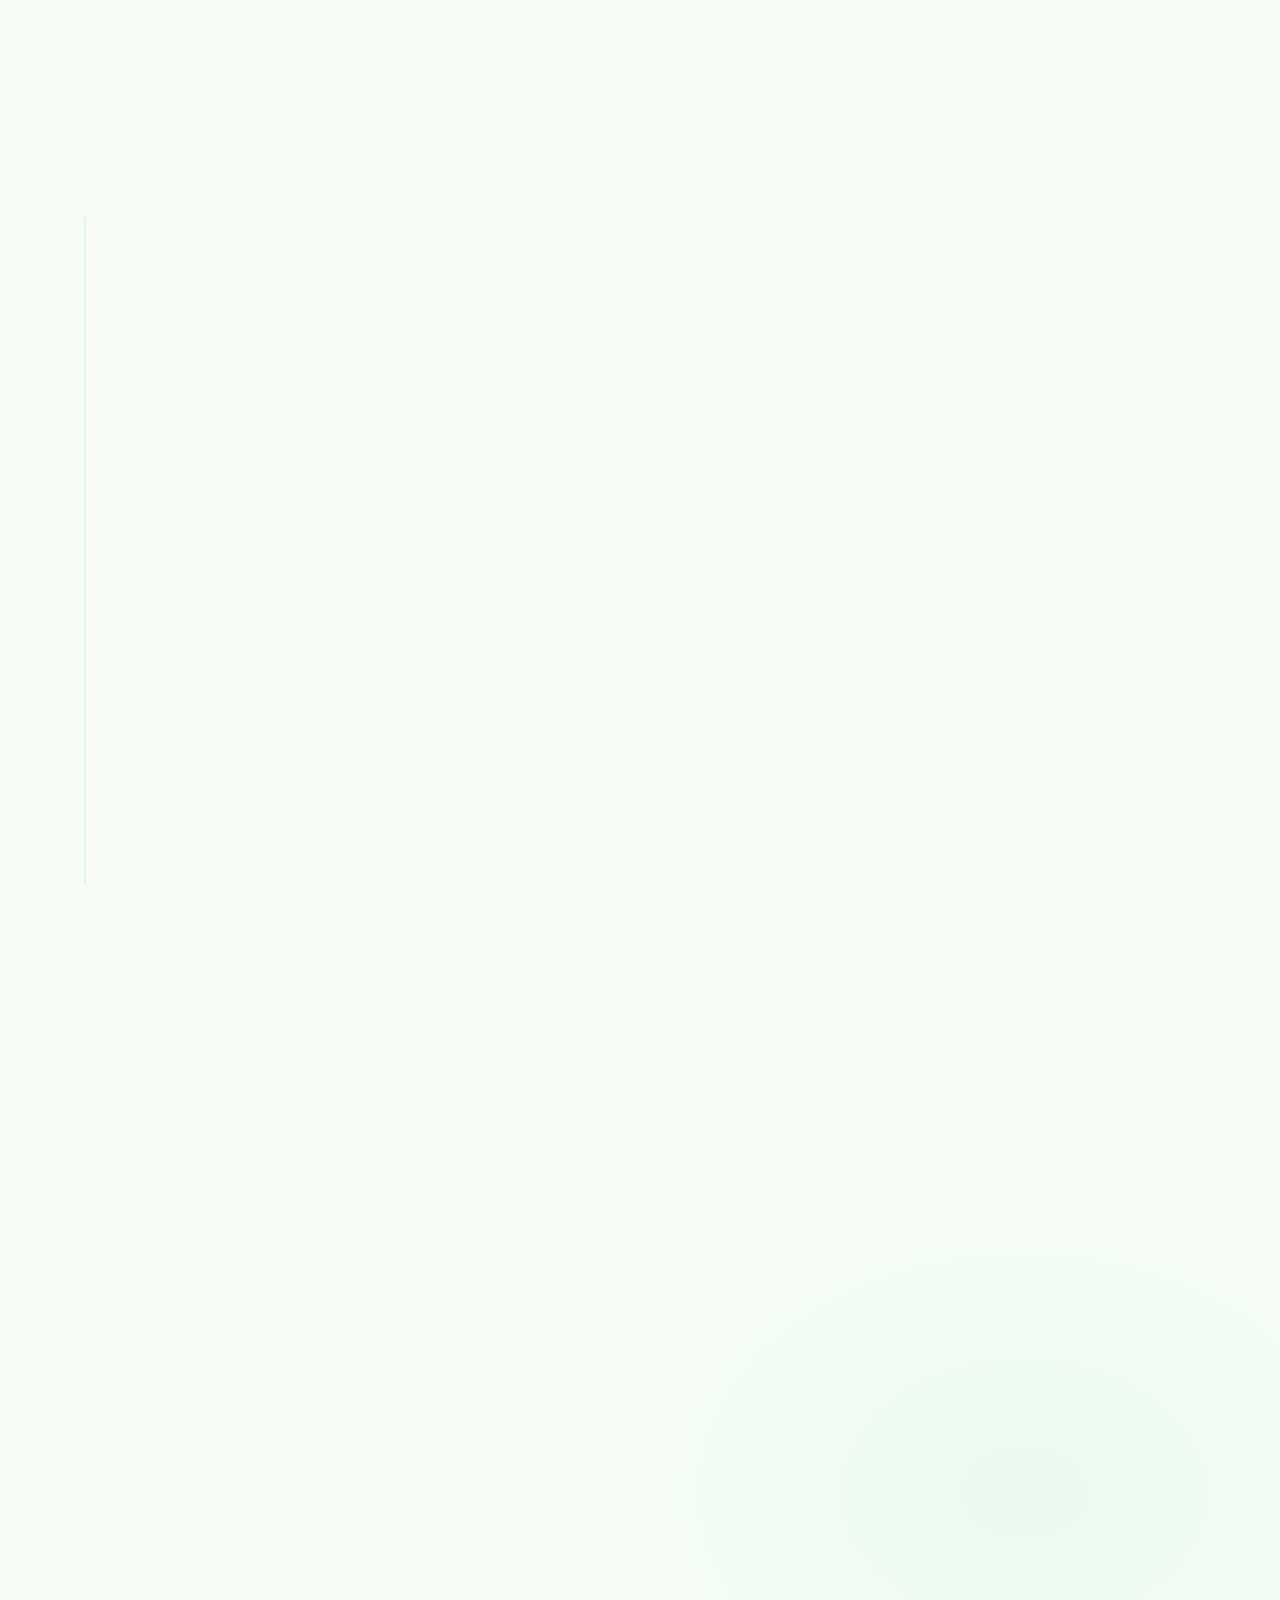
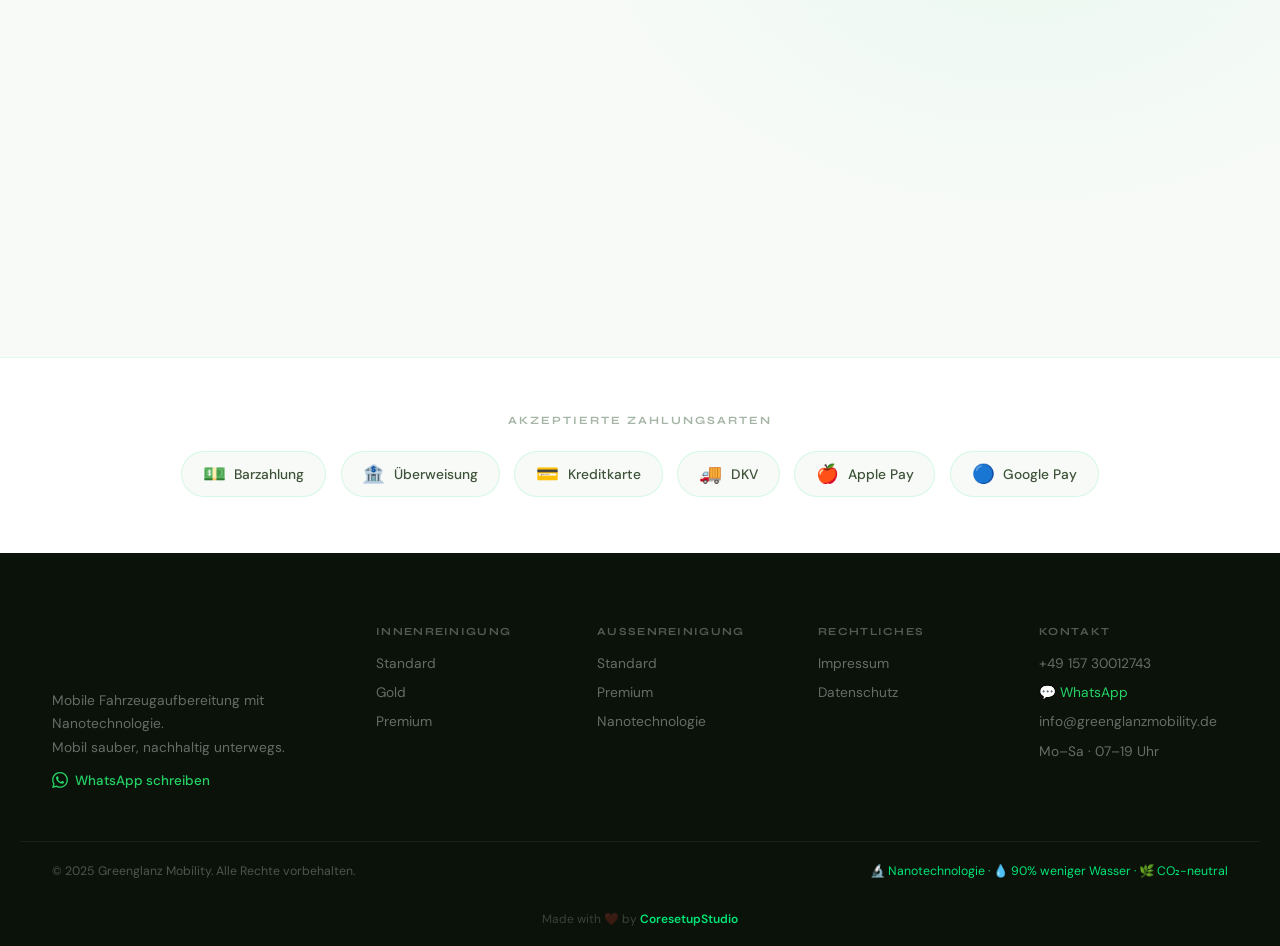
==== commit 04895ecd: "Delete Preisübersicht section from index.html Removed price overview section from the HTML." ====
--- a/index.html
+++ b/index.html
@@ -396,8 +396,6 @@
       <div class="nano-stats" data-reveal>
         <div class="nstat"><div class="nstat-num neon-counter" data-target="90">0</div><span class="nstat-unit">%</span><p>weniger Wasser</p></div>
         <div class="nstat-div"></div>
-        <div class="nstat"><div class="nstat-num">5</div><span class="nstat-unit"> J.</span><p>Schutzwirkung</p></div>
-        <div class="nstat-div"></div>
         <div class="nstat"><div class="nstat-num neon-counter" data-target="100">0</div><span class="nstat-unit">%</span><p>bio-abbaubar</p></div>
         <div class="nstat-div"></div>
         <div class="nstat"><div class="nstat-num neon-counter" data-target="9">0</div><span class="nstat-unit">H</span><p>Keramik-Härte</p></div>
@@ -472,39 +470,6 @@
           <div class="ptl-content"><h3>Übergabe & Kontrolle</h3><p>Fotodokumentation, Qualitätskontrolle, Übergabe. Ihre Zufriedenheit ist unsere Garantie.</p><span class="ptl-time">⏱ 100% Garantie</span></div>
         </div>
       </div>
-    </div>
-  </section>
-
-  <!-- ═══ PREISÜBERSICHT ══════════════════════════ -->
-  <section class="section s-preise" id="preise">
-    <div class="container">
-      <div class="s-head" data-reveal>
-        <span class="s-tag">Preisübersicht</span>
-        <h2>Alle Preise auf<br /><em>einen Blick</em></h2>
-        <p>Transparente Bruttopreise inkl. MwSt. — keine versteckten Kosten.</p>
-      </div>
-      <div class="preise-block" data-reveal>
-        <div class="pb-header"><span class="pb-title">🚗 Innenreinigung</span></div>
-        <div class="preise-table">
-          <div class="pt-header"><span>Fahrzeug</span><span>Standard</span><span>Gold ⭐</span><span>Premium 💎</span></div>
-          <div class="pt-row"><span>PKW S</span><span>59,99 €</span><span>79,99 €</span><span>149,99 €</span></div>
-          <div class="pt-row"><span>PKW M</span><span>69,99 €</span><span>79,99 €</span><span>159,99 €</span></div>
-          <div class="pt-row pt-highlight"><span>PKW L</span><span>79,99 €</span><span>89,99 €</span><span>169,99 €</span></div>
-          <div class="pt-row"><span>Transporter</span><span>69,99 €</span><span>79,99 €</span><span>159,99 €</span></div>
-          <div class="pt-row"><span>LKW</span><span>79,99 €</span><span>99,99 €</span><span>159,99 €</span></div>
-        </div>
-      </div>
-      <div class="preise-block" data-reveal>
-        <div class="pb-header"><span class="pb-title">✨ Außenreinigung</span></div>
-        <div class="preise-table">
-          <div class="pt-header"><span>Fahrzeug</span><span>Standard</span><span>Premium 💎</span><span></span></div>
-          <div class="pt-row"><span>PKW S</span><span>54,99 €</span><span>64,99 €</span><span></span></div>
-          <div class="pt-row"><span>PKW M</span><span>64,99 €</span><span>74,99 €</span><span></span></div>
-          <div class="pt-row pt-highlight"><span>PKW L</span><span>74,99 €</span><span>84,99 €</span><span></span></div>
-          <div class="pt-row"><span>Transporter</span><span>89,99 €</span><span>94,99 €</span><span></span></div>
-        </div>
-      </div>
-      <p class="preise-note" data-reveal>* Alle Preise sind Bruttopreise inkl. MwSt. Preise gelten für Standardverschmutzung. Bei starker Verschmutzung oder Sonderfahrzeugen auf Anfrage.</p>
     </div>
   </section>
 
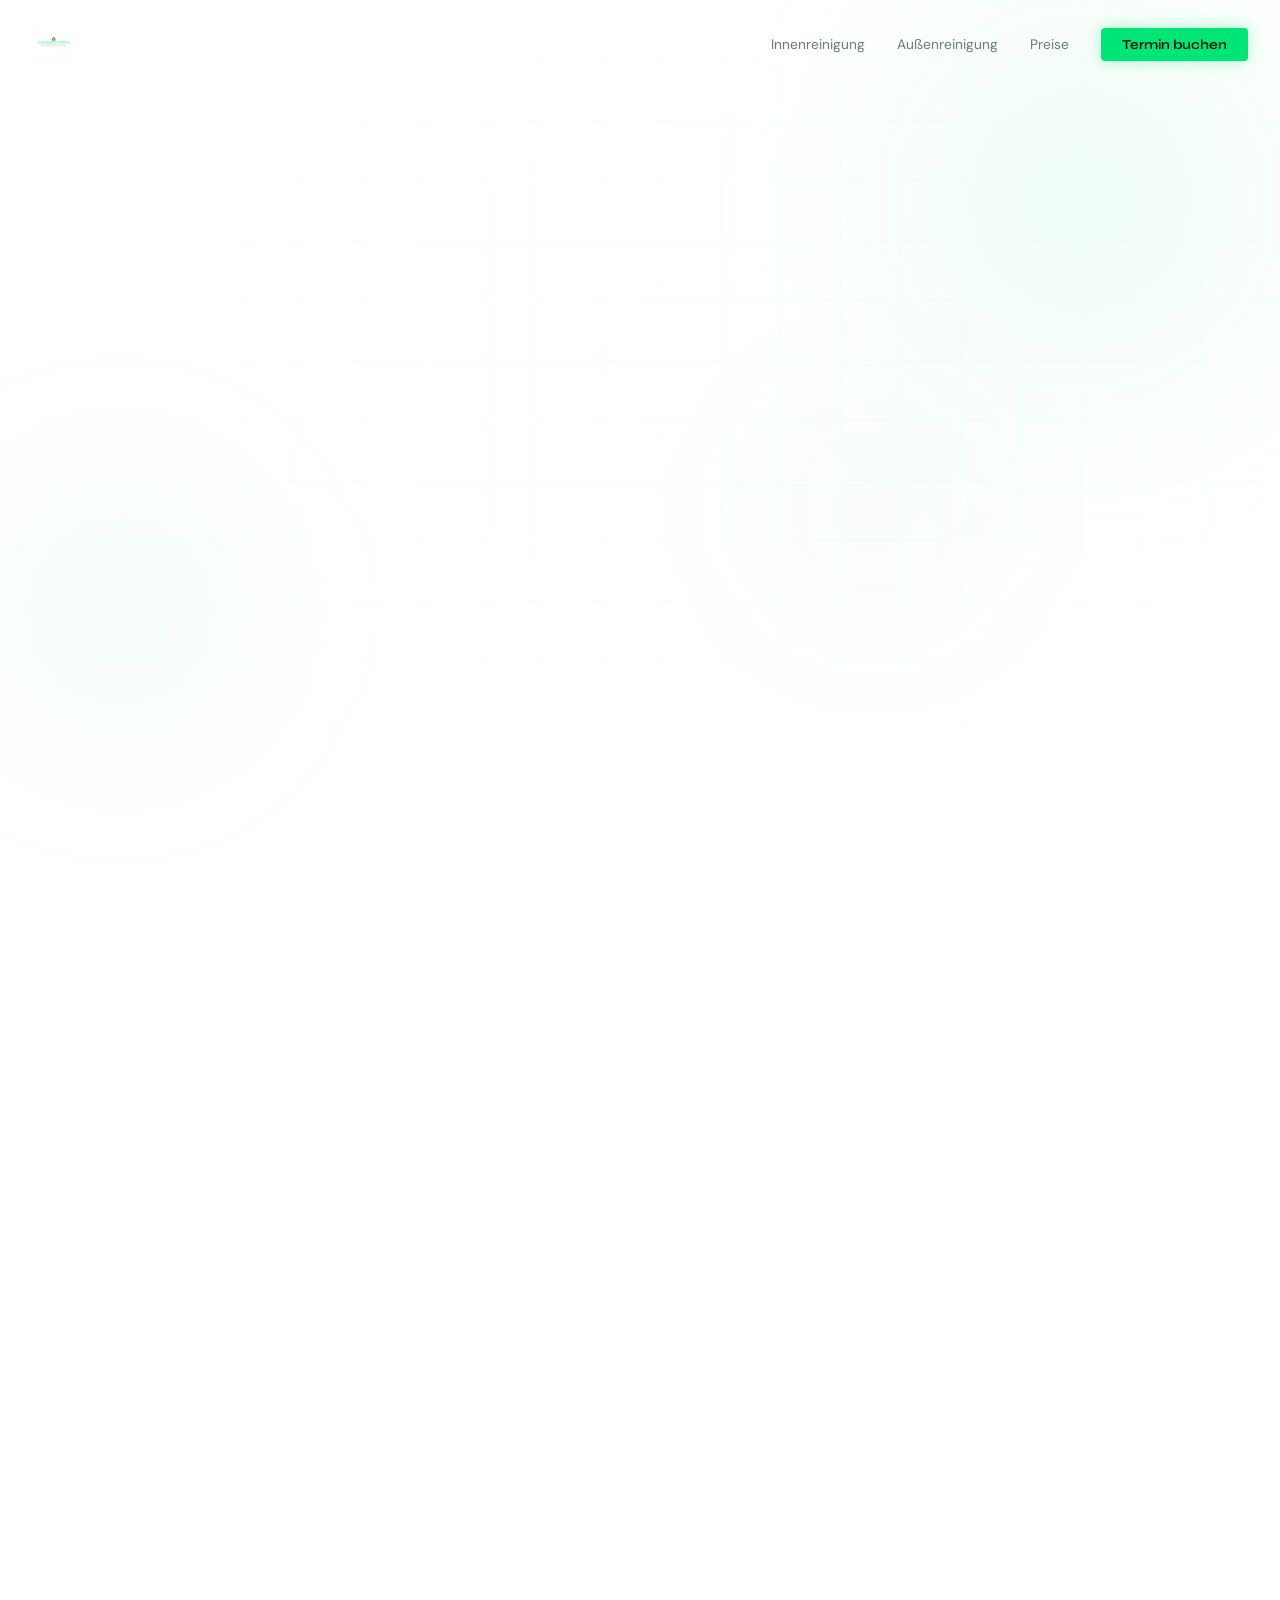
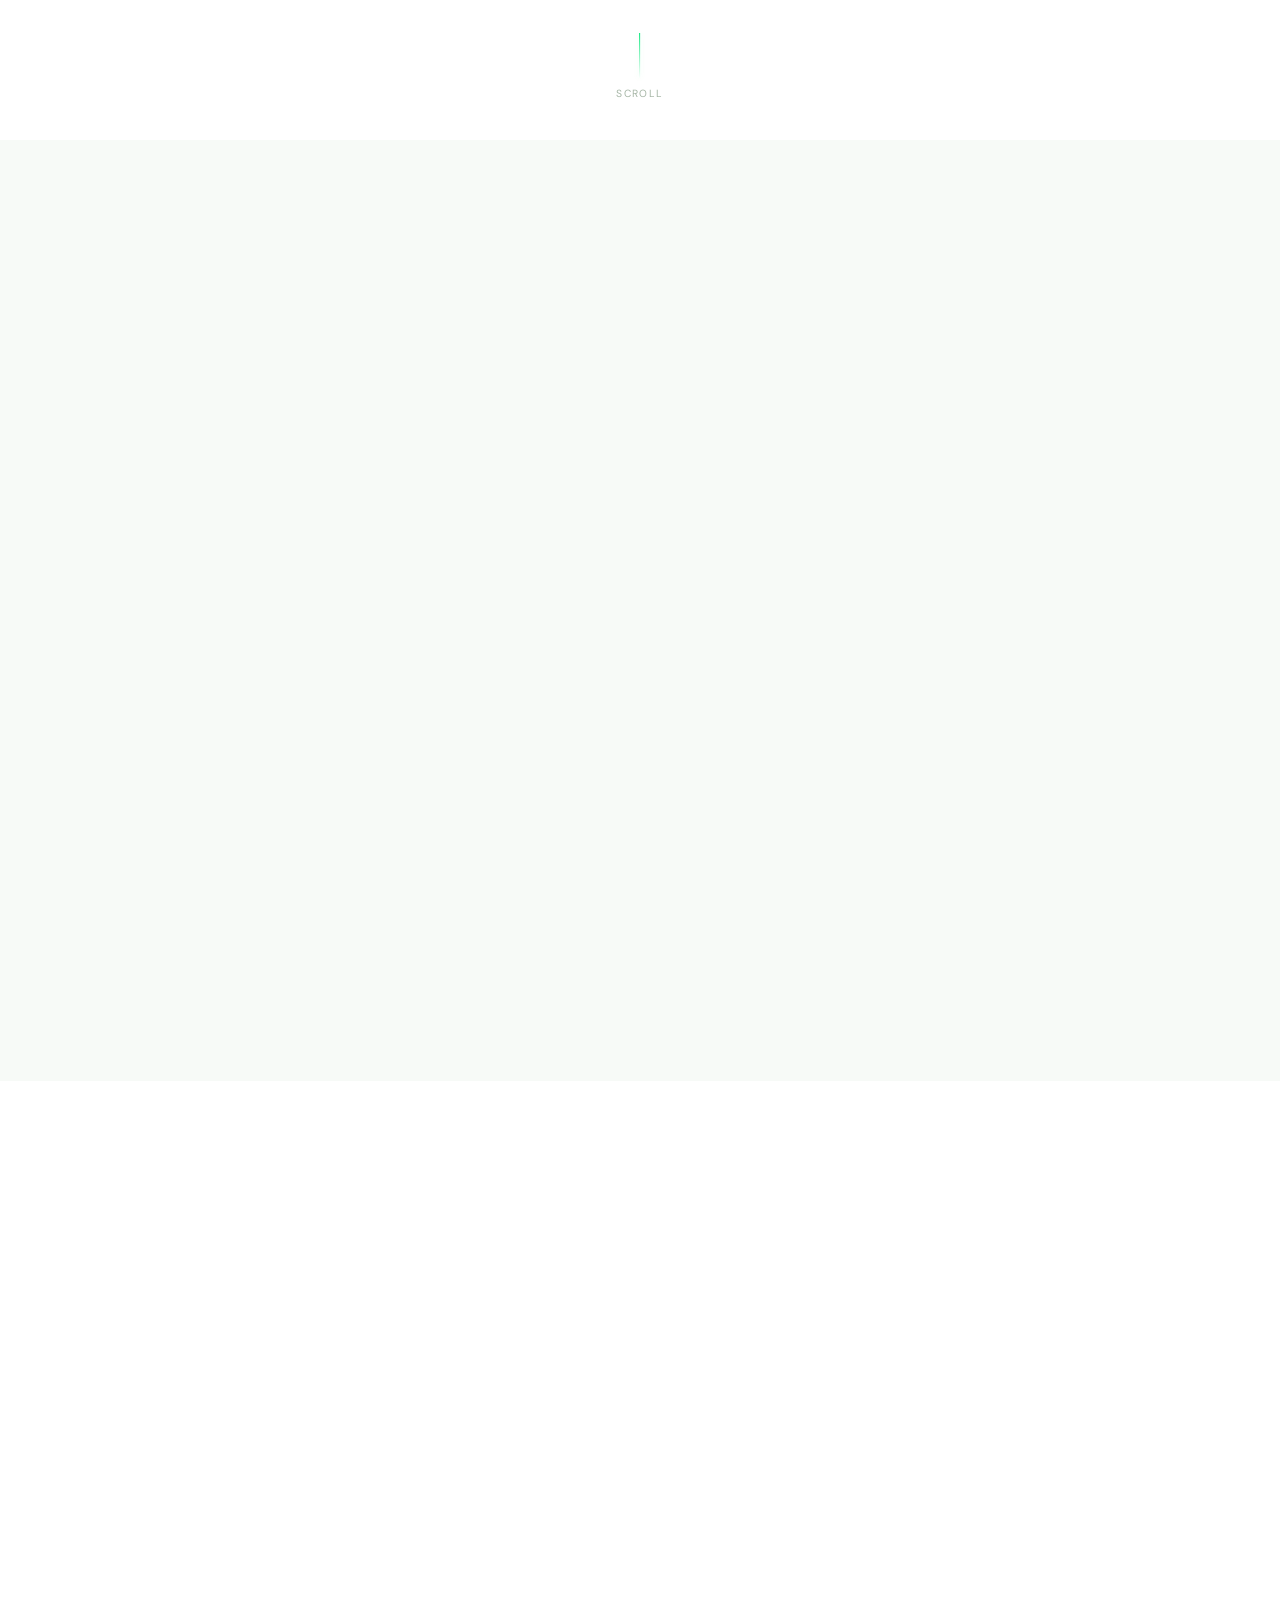
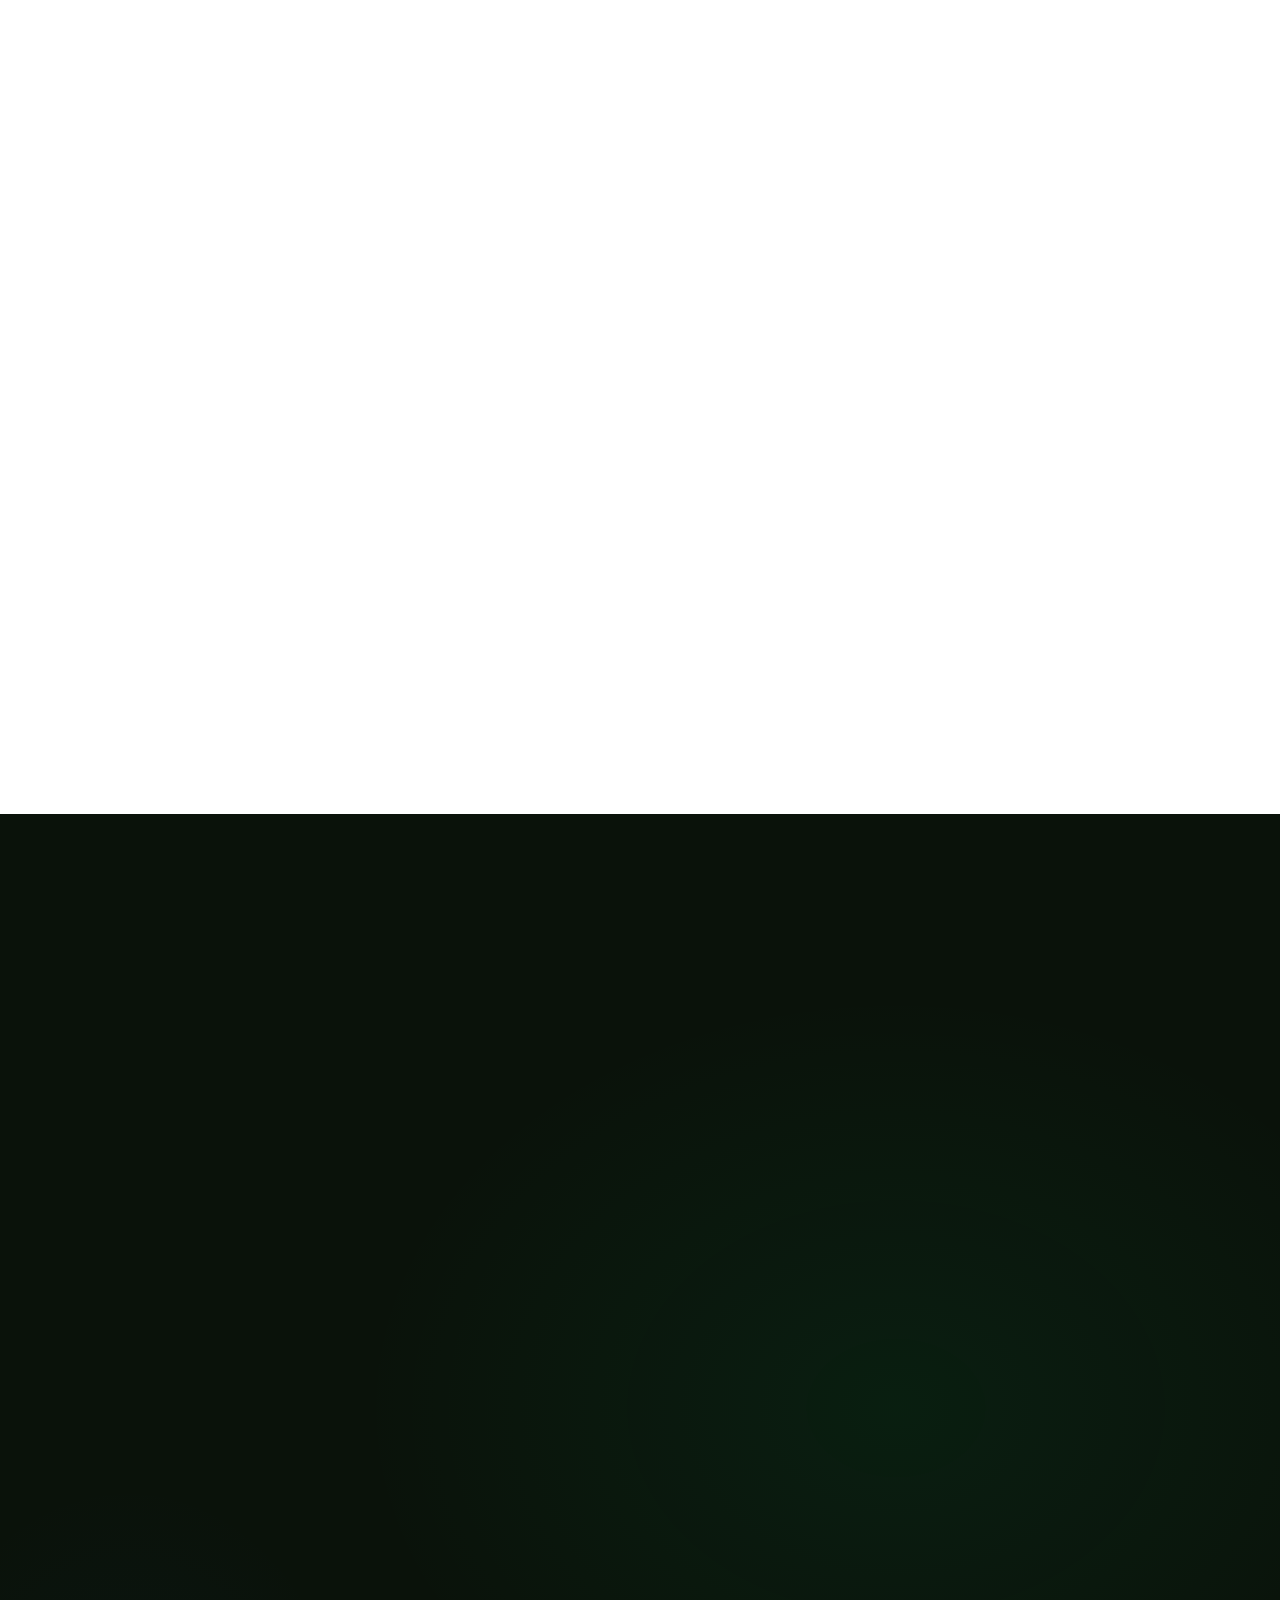
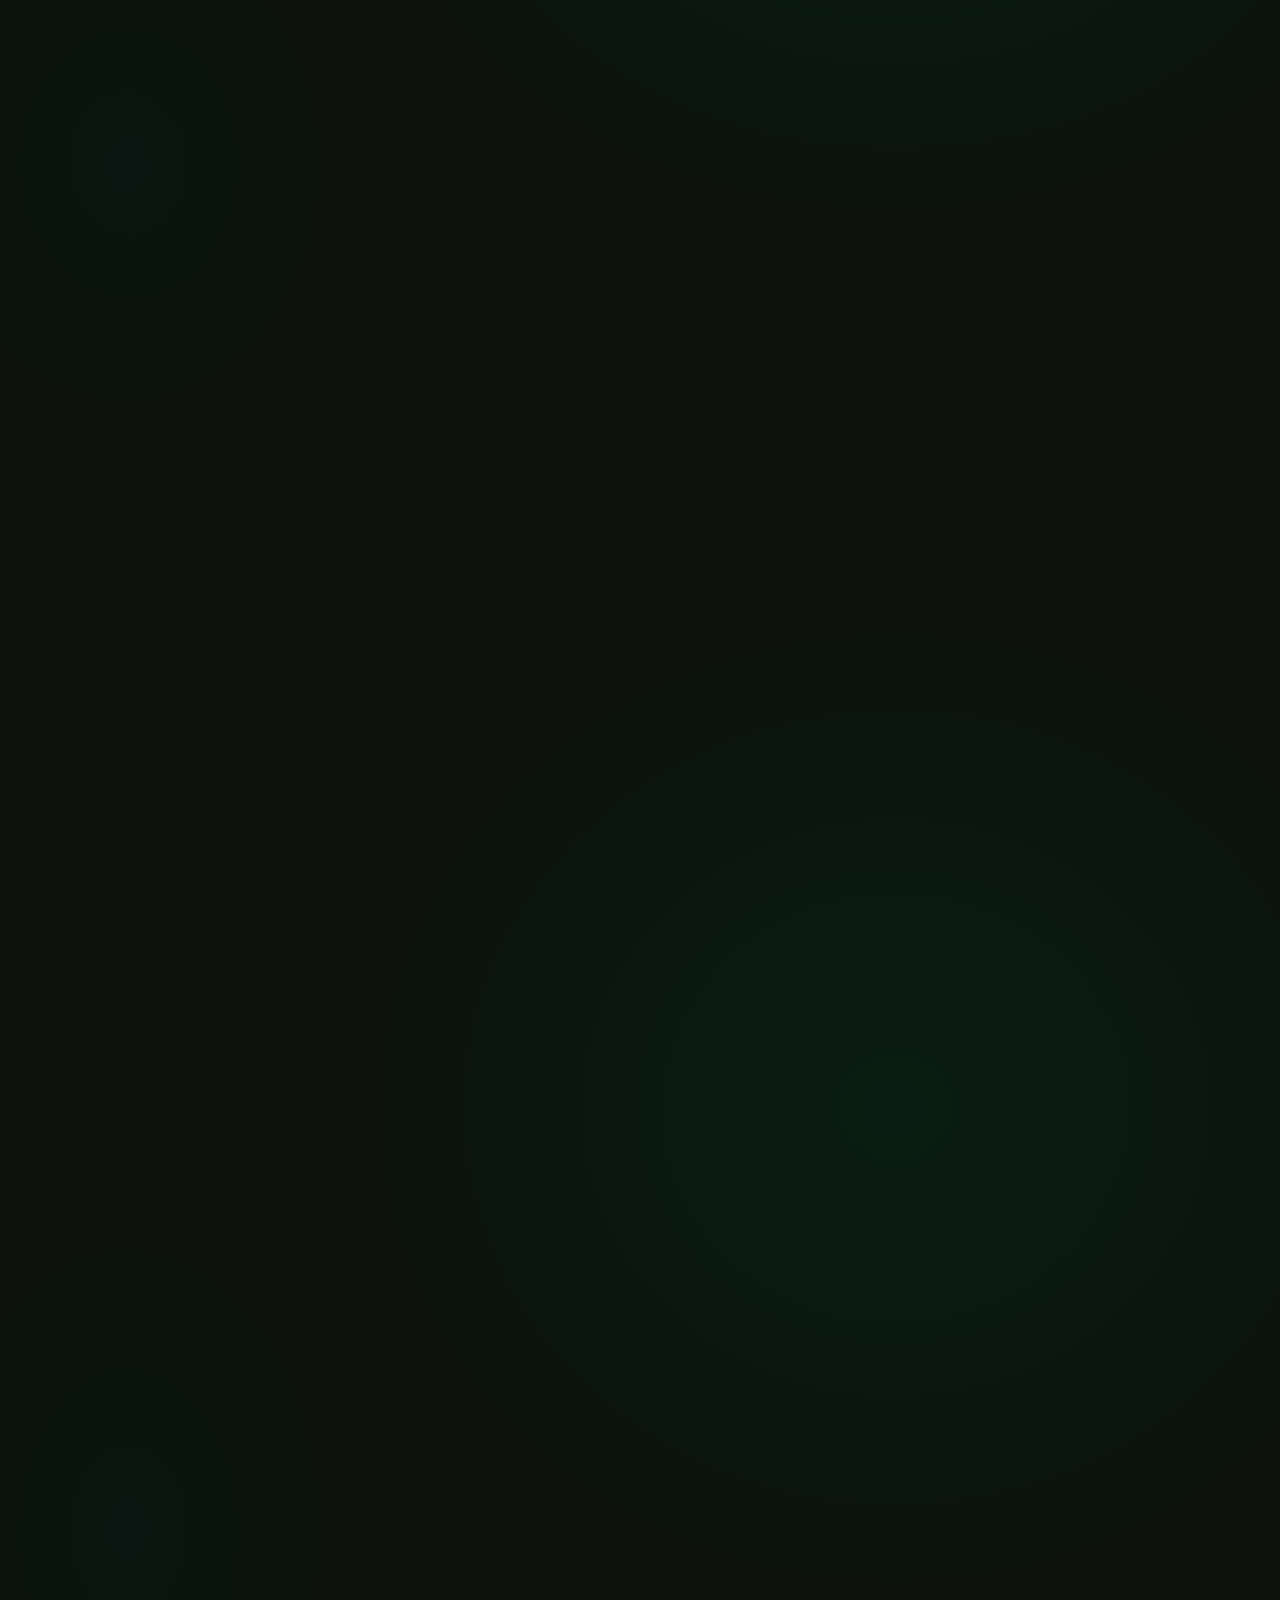
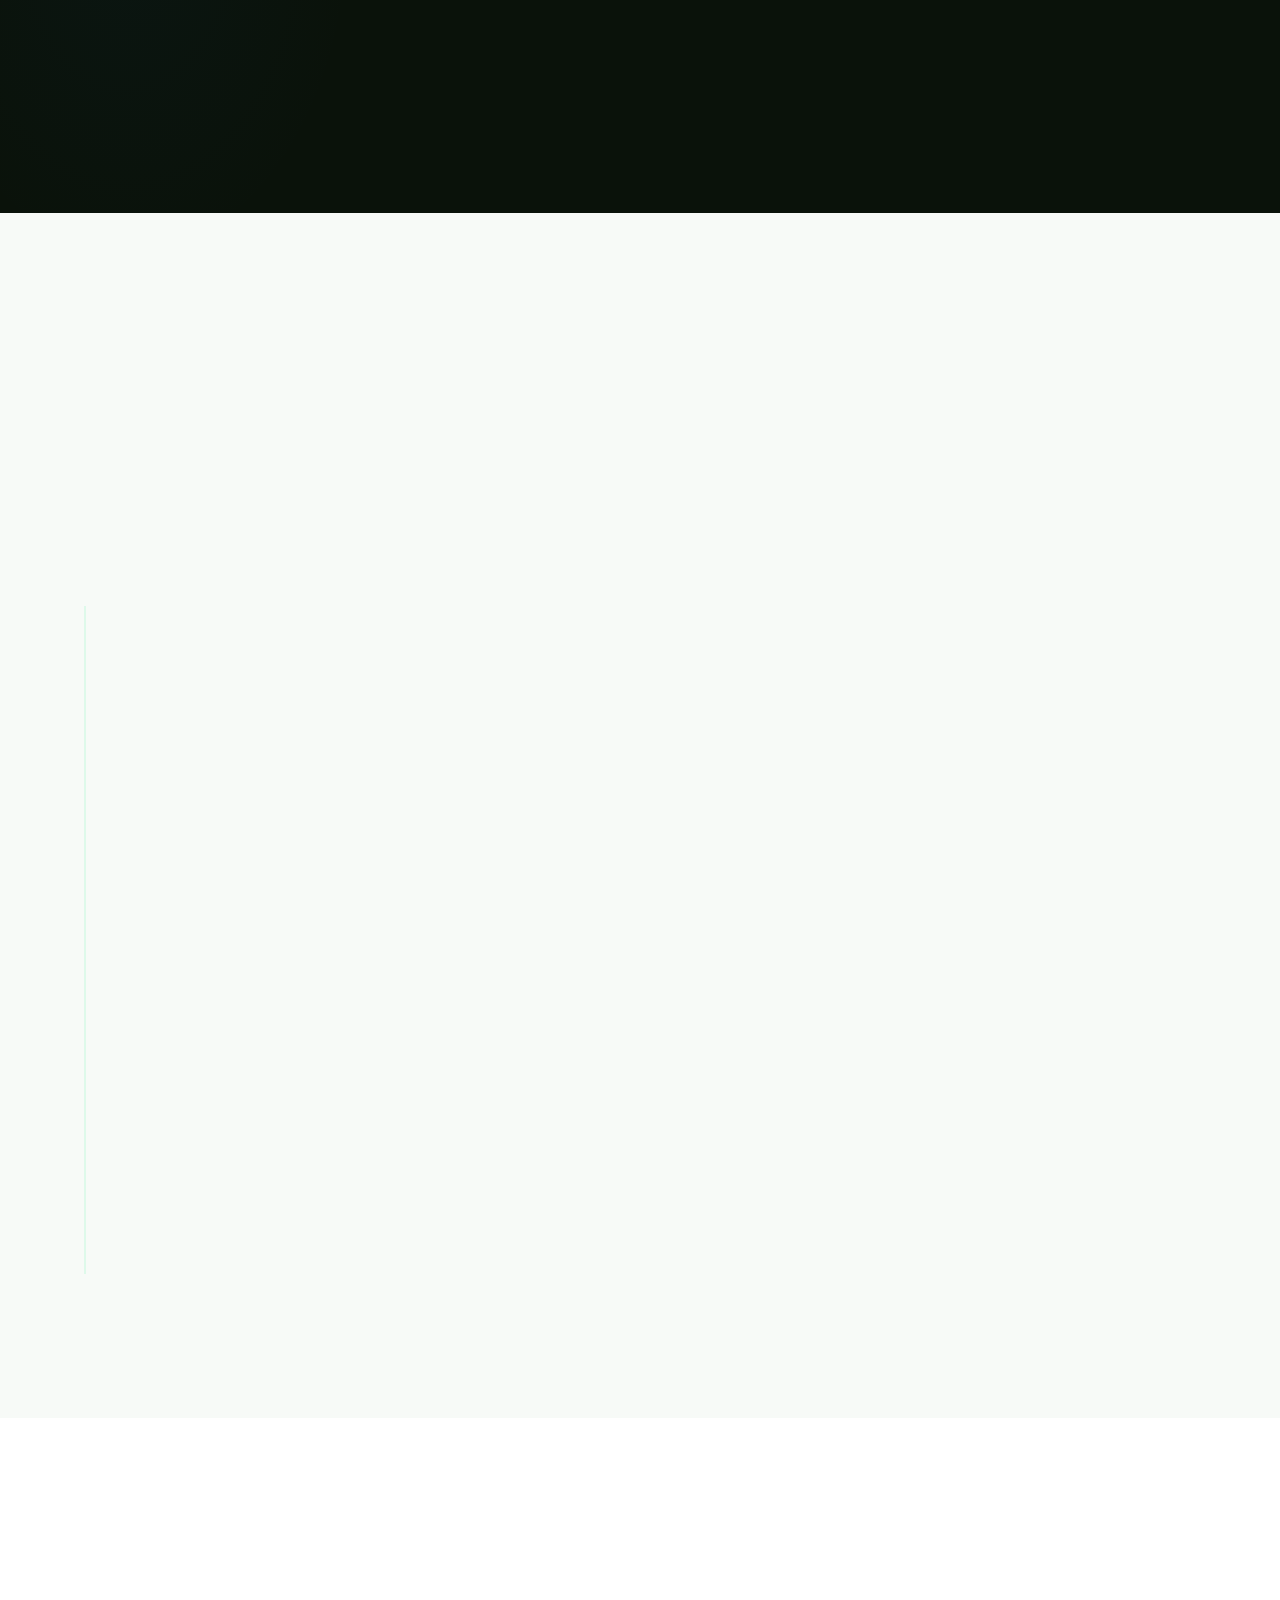
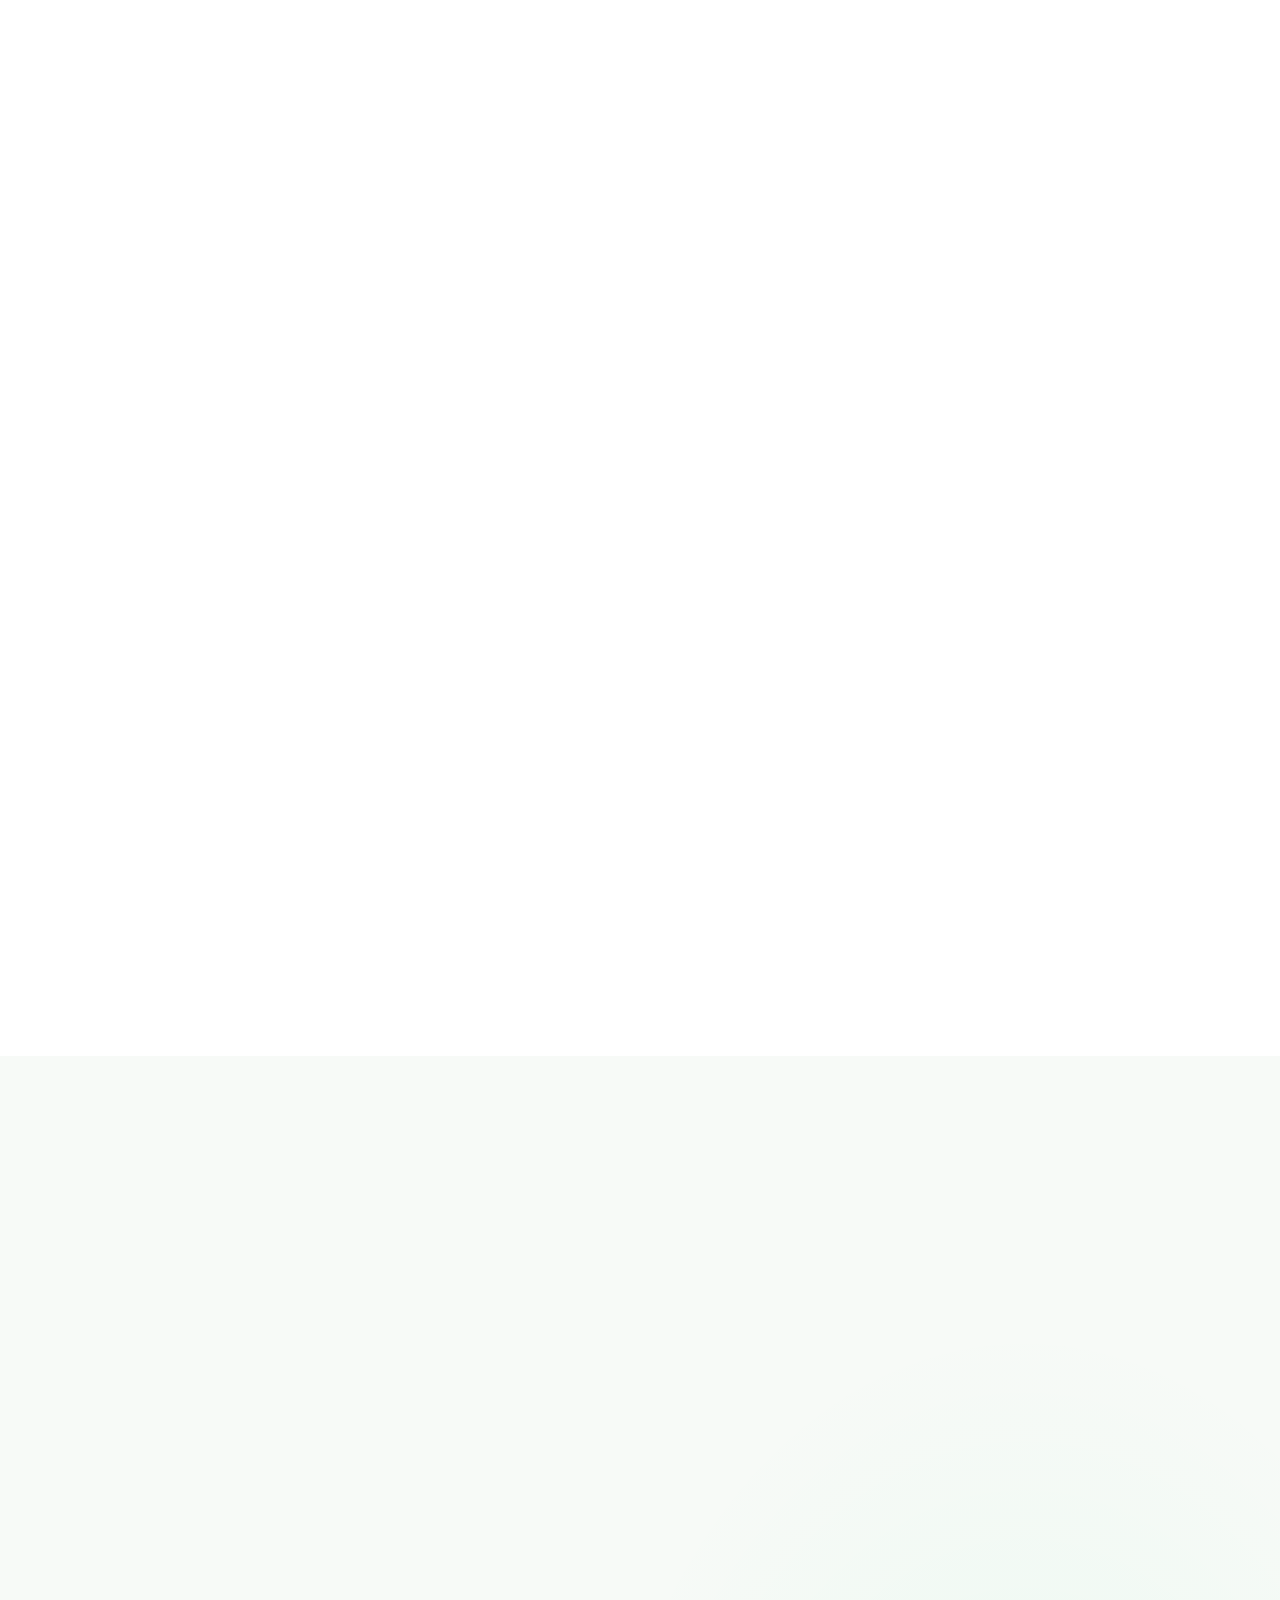
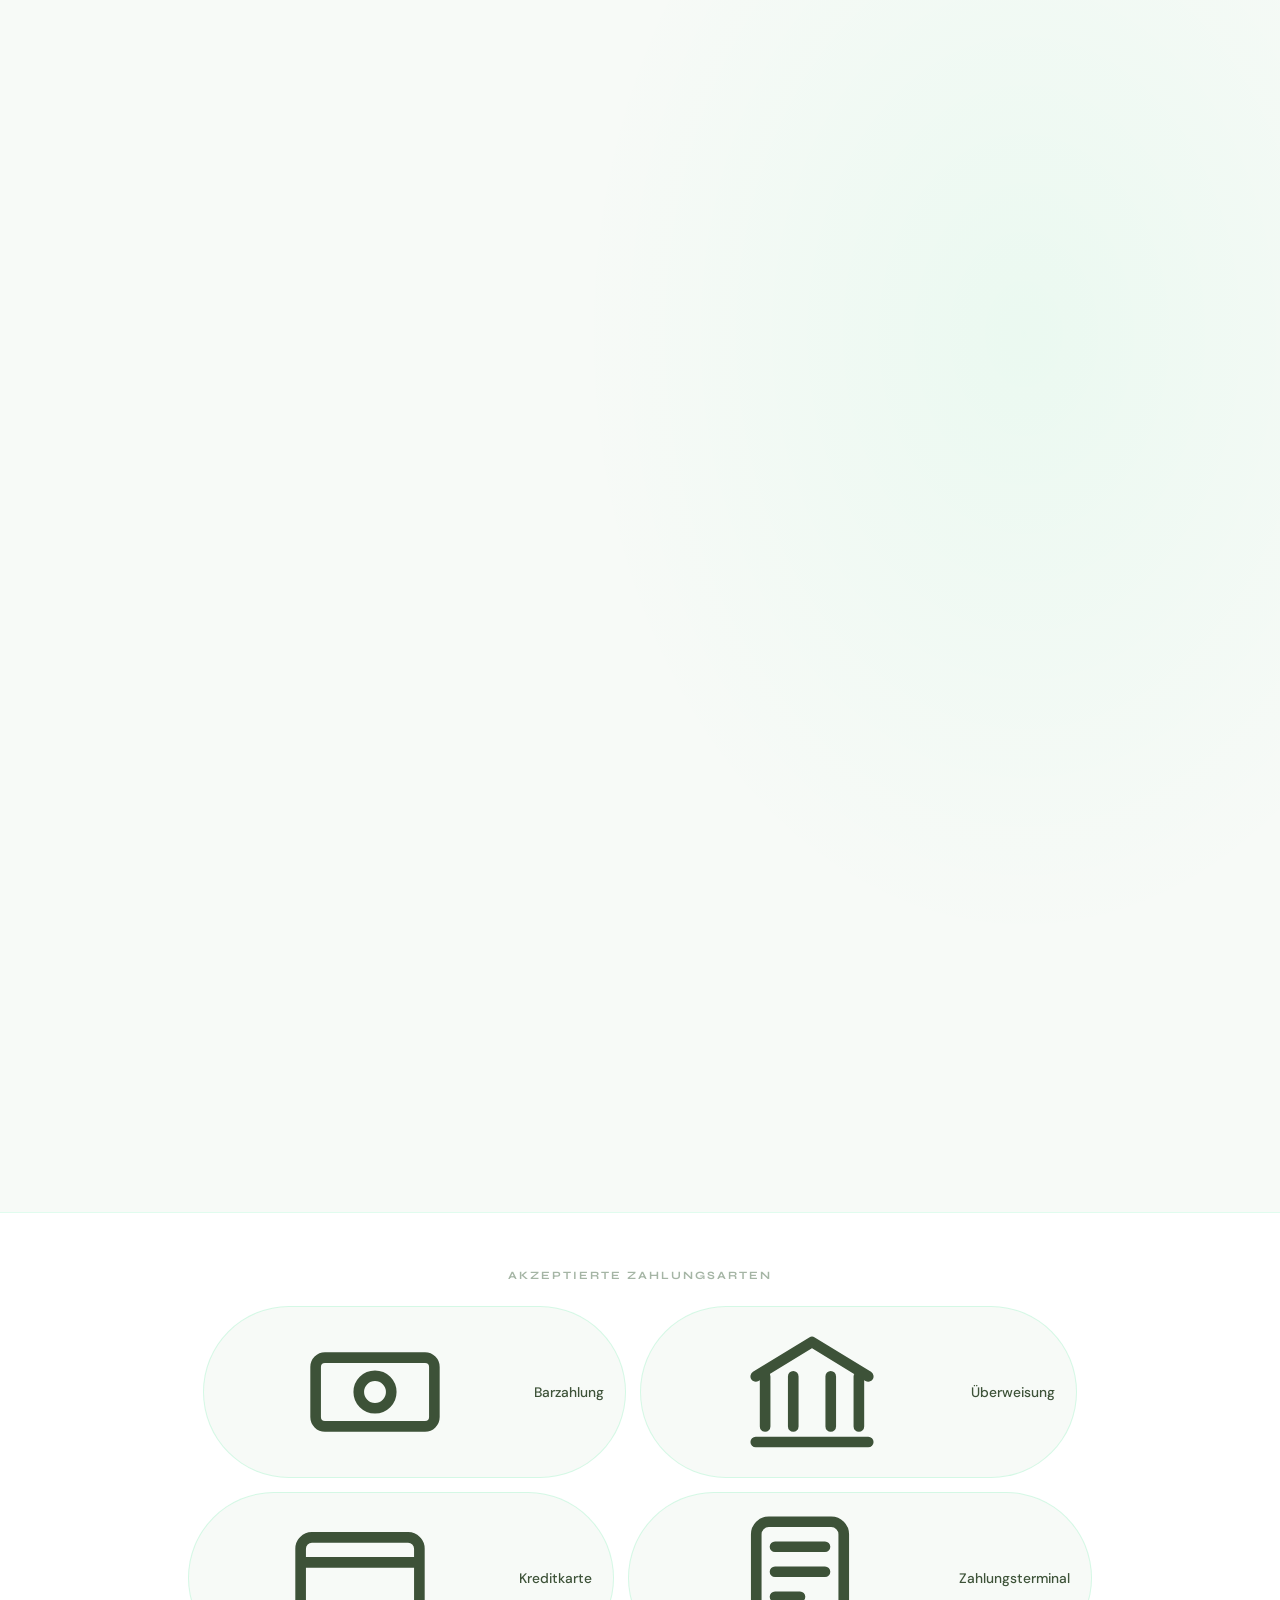
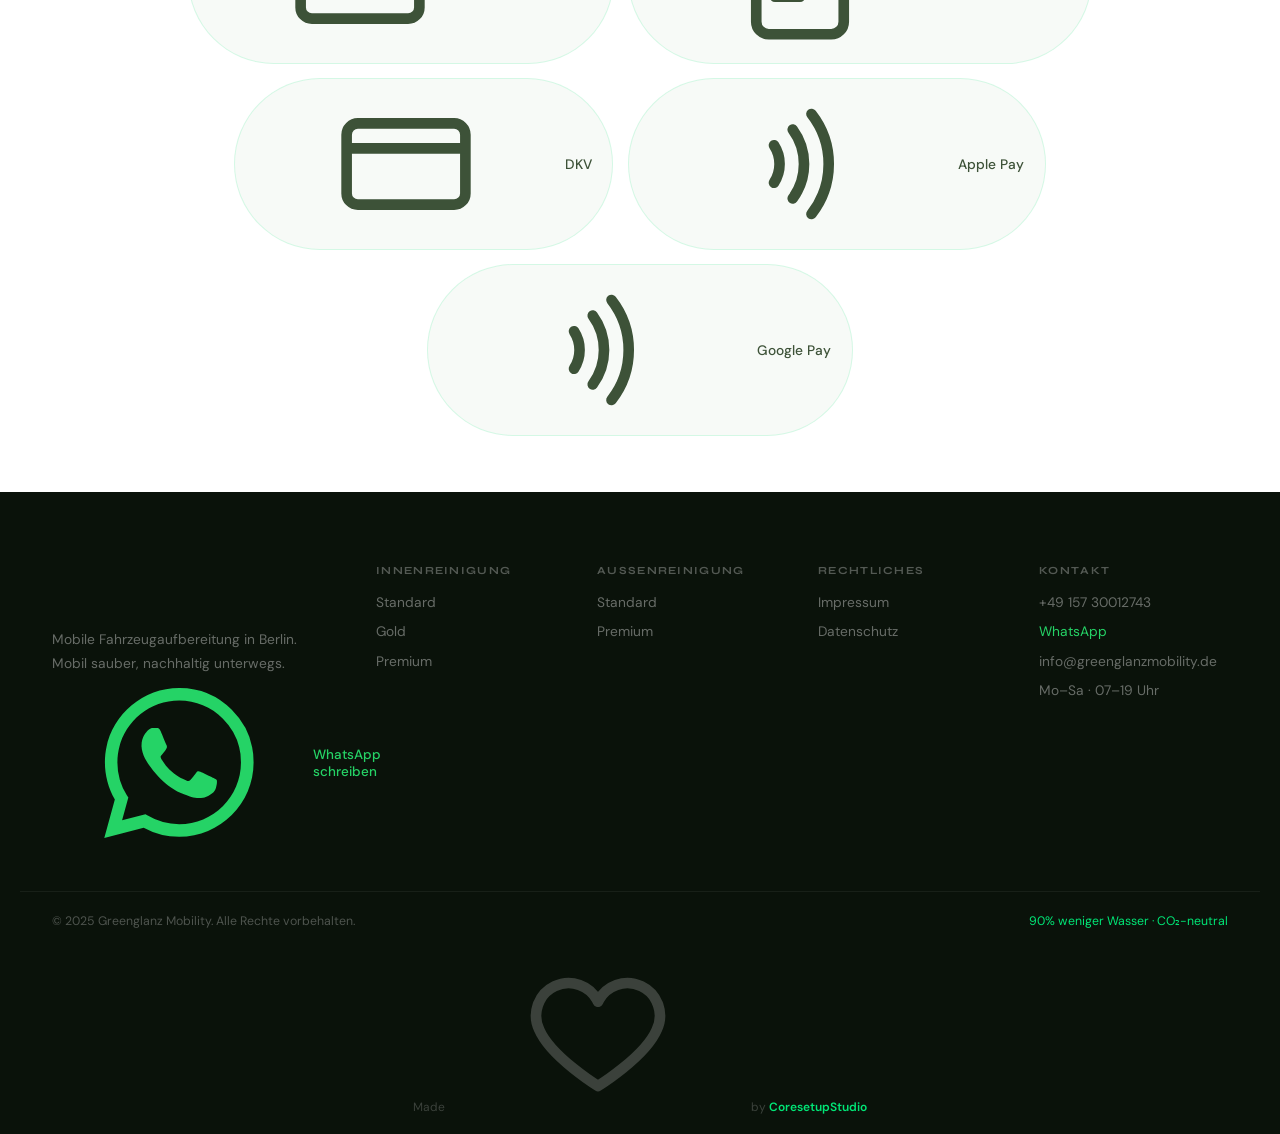
==== commit 0f84d614: "Update print statement from 'Hello' to 'Goodbye'" ====
--- a/index.html
+++ b/index.html
@@ -4,22 +4,41 @@
   <meta charset="UTF-8" />
   <meta name="viewport" content="width=device-width, initial-scale=1.0" />
   <title>Greenglanz Mobility – Mobile Fahrzeugaufbereitung</title>
-  <meta name="description" content="Greenglanz Mobility – Mobile Fahrzeugaufbereitung. Innen- & Außenreinigung mit Nanotechnologie. 90% weniger Wasser. Klimafreundlich." />
+  <meta name="description" content="Greenglanz Mobility – Mobile Fahrzeugaufbereitung. Innen- & Außenreinigung direkt vor Ort. 90% weniger Wasser. Klimafreundlich." />
   <link rel="stylesheet" href="fv-styles.css" />
   <link rel="preconnect" href="https://fonts.googleapis.com" />
   <link rel="preconnect" href="https://fonts.gstatic.com" crossorigin />
-  <link href="https://fonts.googleapis.com/css2?family=Syne:wght@400;600;700;800&family=DM+Sans:wght@300;400;500&display=swap" rel="stylesheet" />
 </head>
 <body>
 
-  <!-- WhatsApp Float Button -->
-  <a class="wa-float" href="https://wa.me/4915730012743" target="_blank" rel="noopener noreferrer" aria-label="WhatsApp">
-    <svg viewBox="0 0 24 24"><path d="M17.472 14.382c-.297-.149-1.758-.867-2.03-.967-.273-.099-.471-.148-.67.15-.197.297-.767.966-.94 1.164-.173.199-.347.223-.644.075-.297-.15-1.255-.463-2.39-1.475-.883-.788-1.48-1.761-1.653-2.059-.173-.297-.018-.458.13-.606.134-.133.298-.347.446-.52.149-.174.198-.298.298-.497.099-.198.05-.371-.025-.52-.075-.149-.669-1.612-.916-2.207-.242-.579-.487-.5-.669-.51-.173-.008-.371-.01-.57-.01-.198 0-.52.074-.792.372-.272.297-1.04 1.016-1.04 2.479 0 1.462 1.065 2.875 1.213 3.074.149.198 2.096 3.2 5.077 4.487.709.306 1.262.489 1.694.625.712.227 1.36.195 1.871.118.571-.085 1.758-.719 2.006-1.413.248-.694.248-1.289.173-1.413-.074-.124-.272-.198-.57-.347m-5.421 7.403h-.004a9.87 9.87 0 01-5.031-1.378l-.361-.214-3.741.982.998-3.648-.235-.374a9.86 9.86 0 01-1.51-5.26c.001-5.45 4.436-9.884 9.888-9.884 2.64 0 5.122 1.03 6.988 2.898a9.825 9.825 0 012.893 6.994c-.003 5.45-4.437 9.884-9.885 9.884m8.413-18.297A11.815 11.815 0 0012.05 0C5.495 0 .16 5.335.157 11.892c0 2.096.547 4.142 1.588 5.945L.057 24l6.305-1.654a11.882 11.882 0 005.683 1.448h.005c6.554 0 11.89-5.335 11.893-11.893a11.821 11.821 0 00-3.48-8.413z"/></svg>
-    <span class="wa-tooltip">WhatsApp schreiben</span>
-  </a>
-
-  <div class="cur" id="cur"></div>
-  <div class="cur-ring" id="curRing"></div>
+  <!-- Icon sprite -->
+  <svg class="ic-sprite" aria-hidden="true">
+    <defs>
+      <symbol id="i-car" viewBox="0 0 24 24"><path stroke="currentColor" fill="none" stroke-width="1.7" stroke-linecap="round" stroke-linejoin="round" d="M4 16V12.5L6 8h12l2 4.5V16M4 16a1.5 1.5 0 0 0 3 0M4 16h3m13 0a1.5 1.5 0 0 1-3 0m3 0h-3M6 8l1.5-2.5h9L18 8M4 12.5h16"/></symbol>
+      <symbol id="i-suv" viewBox="0 0 24 24"><path stroke="currentColor" fill="none" stroke-width="1.7" stroke-linecap="round" stroke-linejoin="round" d="M3.5 16V11l2-5h13l2.5 5v5M3.5 16a1.6 1.6 0 0 0 3.2 0m-3.2 0h3.2m13.8 0a1.6 1.6 0 0 1-3.2 0m3.2 0h-3.2M5.5 6h12M3.5 11h17"/></symbol>
+      <symbol id="i-van" viewBox="0 0 24 24"><path stroke="currentColor" fill="none" stroke-width="1.7" stroke-linecap="round" stroke-linejoin="round" d="M3 16V7h11l4 4.5V16M3 16a1.5 1.5 0 0 0 3 0m-3 0h3m11.5 0a1.5 1.5 0 0 1-3 0m3 0h-3m3.5-4.5H14V7"/></symbol>
+      <symbol id="i-droplet" viewBox="0 0 24 24"><path stroke="currentColor" fill="none" stroke-width="1.7" stroke-linecap="round" stroke-linejoin="round" d="M12 3s6 7 6 11.2A6 6 0 0 1 6 14.2C6 10 12 3 12 3Z"/></symbol>
+      <symbol id="i-leaf" viewBox="0 0 24 24"><path stroke="currentColor" fill="none" stroke-width="1.7" stroke-linecap="round" stroke-linejoin="round" d="M5 19c8 0 13-5 13-13 0 0-9 0-13 4-3 3-3 6 0 9Zm0 0c2-4 5-7 9-9"/></symbol>
+      <symbol id="i-shield" viewBox="0 0 24 24"><path stroke="currentColor" fill="none" stroke-width="1.7" stroke-linecap="round" stroke-linejoin="round" d="M12 3l7 3v5c0 5-3 8.5-7 10-4-1.5-7-5-7-10V6l7-3Z"/></symbol>
+      <symbol id="i-star" viewBox="0 0 24 24"><path stroke="currentColor" fill="none" stroke-width="1.7" stroke-linejoin="round" d="M12 3.5l2.5 5.3 5.7.6-4.3 3.9 1.2 5.7-5.1-3-5.1 3 1.2-5.7-4.3-3.9 5.7-.6Z"/></symbol>
+      <symbol id="i-sun" viewBox="0 0 24 24"><circle cx="12" cy="12" r="4" stroke="currentColor" fill="none" stroke-width="1.7"/><path stroke="currentColor" stroke-width="1.7" stroke-linecap="round" d="M12 2.5v2.5M12 19v2.5M4.2 4.2l1.8 1.8M18 18l1.8 1.8M2.5 12H5M19 12h2.5M4.2 19.8 6 18M18 6l1.8-1.8"/></symbol>
+      <symbol id="i-recycle" viewBox="0 0 24 24"><path stroke="currentColor" fill="none" stroke-width="1.7" stroke-linecap="round" stroke-linejoin="round" d="M7 8 4.5 12 7 16M17 8l2.5 4-2.5 4M9 5h6l2 3M9 19h6l2-3"/></symbol>
+      <symbol id="i-globe" viewBox="0 0 24 24"><circle cx="12" cy="12" r="8.5" stroke="currentColor" fill="none" stroke-width="1.7"/><path stroke="currentColor" stroke-width="1.7" d="M3.5 12h17M12 3.5c2.5 2.3 2.5 15.7 0 17M12 3.5c-2.5 2.3-2.5 15.7 0 17"/></symbol>
+      <symbol id="i-bolt" viewBox="0 0 24 24"><path stroke="currentColor" fill="none" stroke-width="1.7" stroke-linecap="round" stroke-linejoin="round" d="M13 3 6 13h5l-1 8 7-10h-5l1-8Z"/></symbol>
+      <symbol id="i-phone" viewBox="0 0 24 24"><path stroke="currentColor" fill="none" stroke-width="1.7" stroke-linecap="round" stroke-linejoin="round" d="M5.5 4h3l1.5 4-2 1.5a11 11 0 0 0 5.5 5.5l1.5-2 4 1.5v3a1.5 1.5 0 0 1-1.6 1.5A16 16 0 0 1 4 5.6 1.5 1.5 0 0 1 5.5 4Z"/></symbol>
+      <symbol id="i-mail" viewBox="0 0 24 24"><rect x="3.5" y="5.5" width="17" height="13" rx="1.5" stroke="currentColor" fill="none" stroke-width="1.7"/><path stroke="currentColor" stroke-width="1.7" stroke-linecap="round" stroke-linejoin="round" d="m4.5 7 7.5 6 7.5-6"/></symbol>
+      <symbol id="i-pin" viewBox="0 0 24 24"><path stroke="currentColor" fill="none" stroke-width="1.7" stroke-linecap="round" stroke-linejoin="round" d="M12 21s7-6.4 7-11.5a7 7 0 0 0-14 0C5 14.6 12 21 12 21Z"/><circle cx="12" cy="9.5" r="2.3" stroke="currentColor" fill="none" stroke-width="1.7"/></symbol>
+      <symbol id="i-check" viewBox="0 0 24 24"><path stroke="currentColor" fill="none" stroke-width="2" stroke-linecap="round" stroke-linejoin="round" d="m5 12.5 4.5 4.5L19 7"/></symbol>
+      <symbol id="i-cash" viewBox="0 0 24 24"><rect x="2.5" y="6.5" width="19" height="11" rx="1.5" stroke="currentColor" fill="none" stroke-width="1.7"/><circle cx="12" cy="12" r="2.6" stroke="currentColor" fill="none" stroke-width="1.7"/></symbol>
+      <symbol id="i-bank" viewBox="0 0 24 24"><path stroke="currentColor" fill="none" stroke-width="1.7" stroke-linecap="round" stroke-linejoin="round" d="M3 9.5 12 4l9 5.5M4.5 9.5v8M9 9.5v8M15 9.5v8M19.5 9.5v8M3 20h18"/></symbol>
+      <symbol id="i-card" viewBox="0 0 24 24"><rect x="2.5" y="5.5" width="19" height="13" rx="1.8" stroke="currentColor" fill="none" stroke-width="1.7"/><path stroke="currentColor" stroke-width="1.7" d="M2.5 9.5h19"/></symbol>
+      <symbol id="i-terminal" viewBox="0 0 24 24"><rect x="5" y="3" width="14" height="18" rx="2" stroke="currentColor" fill="none" stroke-width="1.7"/><path stroke="currentColor" stroke-width="1.7" stroke-linecap="round" d="M8 7h8M8 11h8M8 15h4"/></symbol>
+      <symbol id="i-contactless" viewBox="0 0 24 24"><path stroke="currentColor" fill="none" stroke-width="1.7" stroke-linecap="round" d="M8 9a5.5 5.5 0 0 1 0 6M11 6.5a9.3 9.3 0 0 1 0 11M14 4a13 13 0 0 1 0 16"/></symbol>
+      <symbol id="i-heart" viewBox="0 0 24 24"><path stroke="currentColor" fill="none" stroke-width="1.7" stroke-linecap="round" stroke-linejoin="round" d="M12 20s-7.5-4.6-9.4-9A5 5 0 0 1 12 6.5 5 5 0 0 1 21.4 11C19.5 15.4 12 20 12 20Z"/></symbol>
+      <symbol id="i-whatsapp" viewBox="0 0 24 24"><path fill="currentColor" d="M17.47 14.38c-.3-.15-1.76-.87-2.03-.97-.27-.1-.47-.15-.67.15-.2.3-.77.97-.94 1.16-.17.2-.35.22-.64.08-.3-.15-1.26-.47-2.39-1.48-.88-.79-1.48-1.76-1.65-2.06-.17-.3-.02-.46.13-.6.13-.14.3-.35.45-.52.15-.18.2-.3.3-.5.1-.2.05-.37-.02-.52-.08-.15-.67-1.61-.92-2.21-.24-.58-.49-.5-.67-.51h-.57c-.2 0-.52.07-.79.37-.27.3-1.04 1.02-1.04 2.48s1.07 2.87 1.21 3.07c.15.2 2.1 3.2 5.08 4.49.71.3 1.26.49 1.69.62.71.23 1.36.2 1.87.12.57-.08 1.76-.72 2-1.41.25-.7.25-1.29.18-1.41-.08-.13-.27-.2-.57-.35M12.05 21.78h-.01a9.87 9.87 0 0 1-5.03-1.38l-.36-.21-3.74.98 1-3.65-.24-.37a9.86 9.86 0 0 1-1.51-5.26c0-5.45 4.44-9.88 9.89-9.88 2.64 0 5.12 1.03 6.99 2.9a9.82 9.82 0 0 1 2.89 6.99c0 5.45-4.43 9.88-9.88 9.88M20.46 3.49A11.81 11.81 0 0 0 12.05 0C5.5 0 .16 5.34.16 11.89c0 2.1.55 4.14 1.59 5.95L.06 24l6.3-1.65a11.88 11.88 0 0 0 5.69 1.45h.01c6.55 0 11.89-5.34 11.89-11.89a11.82 11.82 0 0 0-3.49-8.42"/></symbol>
+    </defs>
+  </svg>
+
   <div class="scroll-prog" id="scrollProg"></div>
 
   <!-- Loader -->
@@ -27,8 +46,8 @@
     <div class="loader-core">
       <div class="loader-drop" id="loaderDrop">
         <svg viewBox="0 0 60 80" fill="none">
-          <path class="drop-path" d="M30 5 C30 5 58 35 58 52 C58 67 45 75 30 75 C15 75 2 67 2 52 C2 35 30 5 30 5Z" stroke="#00e676" stroke-width="1.5" fill="none"/>
-          <path class="drop-inner" d="M30 20 C30 20 48 42 48 53 C48 63 40 70 30 70 C20 70 12 63 12 53 C12 42 30 20 30 20Z" stroke="rgba(0,230,118,0.3)" stroke-width="1" fill="none"/>
+          <path class="drop-path" d="M30 5 C30 5 58 35 58 52 C58 67 45 75 30 75 C15 75 2 67 2 52 C2 35 30 5 30 5Z" stroke="#1f5f43" stroke-width="1.5" fill="none"/>
+          <path class="drop-inner" d="M30 20 C30 20 48 42 48 53 C48 63 40 70 30 70 C20 70 12 63 12 53 C12 42 30 20 30 20Z" stroke="rgba(31,95,67,0.3)" stroke-width="1" fill="none"/>
         </svg>
         <div class="drop-glow"></div>
       </div>
@@ -46,7 +65,6 @@
       <ul class="nav-links">
         <li><a href="#innen">Innenreinigung</a></li>
         <li><a href="#aussen">Außenreinigung</a></li>
-        <li><a href="#nano">Nanotechnologie</a></li>
         <li><a href="#preise">Preise</a></li>
         <li><a href="#kontakt" class="nav-cta">Termin buchen</a></li>
       </ul>
@@ -59,12 +77,11 @@
     <div class="mm-links">
       <a href="#innen">Innenreinigung</a>
       <a href="#aussen">Außenreinigung</a>
-      <a href="#nano">Nanotechnologie</a>
       <a href="#preise">Preise</a>
       <a href="#kontakt">Termin buchen</a>
     </div>
     <div class="mm-contact">
-      <a href="tel:+4915730012743">📞 +49 157 30012743</a>
+      <a href="tel:+4915730012743"><svg class="ic"><use href="#i-phone"/></svg> +49 157 30012743</a>
     </div>
   </div>
 
@@ -79,7 +96,7 @@
     <div class="hero-left">
       <div class="hero-eyebrow" data-reveal>
         <span class="eyebrow-pulse"></span>
-        <span>Mobile Aufbereitung · Nanotechnologie · CO₂-neutral</span>
+        <span>Mobile Aufbereitung · Berlin & Umgebung</span>
       </div>
       <h1 class="hero-title" data-reveal data-delay="60">
         <span class="ht-line">Mobil sauber.</span>
@@ -87,7 +104,7 @@
       </h1>
       <p class="hero-desc" data-reveal data-delay="140">
         Greenglanz Mobility kommt zu Ihnen — professionelle Innen- und Außenreinigung
-        direkt vor Ihrer Tür. Mit modernster Nanotechnologie und
+        direkt vor Ihrer Tür. Sorgfältig, zuverlässig und mit
         <strong>90% weniger Wasserverbrauch.</strong>
       </p>
       <div class="hero-actions" data-reveal data-delay="220">
@@ -96,17 +113,16 @@
           <svg class="btn-neon-arrow" viewBox="0 0 20 20" fill="none">
             <path d="M4 10h12M11 5l5 5-5 5" stroke="currentColor" stroke-width="1.5" stroke-linecap="round" stroke-linejoin="round"/>
           </svg>
-          <div class="btn-neon-glow"></div>
         </a>
         <a href="https://wa.me/4915730012743" target="_blank" rel="noopener" class="btn-ghost">
-          <span>💬 WhatsApp →</span>
+          <svg class="ic"><use href="#i-whatsapp"/></svg>
+          <span>WhatsApp</span>
         </a>
       </div>
       <div class="hero-chips" data-reveal data-delay="300">
-        <span class="chip chip-green">🚗 Mobiler Service</span>
-        <span class="chip chip-green">💧 −90% Wasser</span>
-        <span class="chip chip-green">🔬 Nanotechnologie</span>
-        <span class="chip chip-green">♻️ CO₂-neutral</span>
+        <span class="chip chip-green"><svg class="ic"><use href="#i-car"/></svg>Mobiler Service</span>
+        <span class="chip chip-green"><svg class="ic"><use href="#i-droplet"/></svg>−90% Wasser</span>
+        <span class="chip chip-green"><svg class="ic"><use href="#i-leaf"/></svg>CO₂-neutral</span>
       </div>
     </div>
 
@@ -114,7 +130,6 @@
       <div class="hero-scene">
         <div class="hs-ring r1"></div>
         <div class="hs-ring r2"></div>
-        <div class="hs-ring r3"></div>
         <div class="hs-card">
           <div class="hs-card-header">
             <div class="hsc-live"><span class="live-dot"></span>Mobile Aufbereitung aktiv</div>
@@ -128,21 +143,20 @@
           <div class="hs-steps">
             <div class="hss done"><span class="hss-icon">✓</span><span>Vorreinigung</span></div>
             <div class="hss done"><span class="hss-icon">✓</span><span>Innenreinigung</span></div>
-            <div class="hss active"><span class="hss-dot"></span><span>Nano-Versiegelung</span></div>
+            <div class="hss active"><span class="hss-dot"></span><span>Versiegelung</span></div>
             <div class="hss"><span class="hss-o">○</span><span>Außenpolitur</span></div>
             <div class="hss"><span class="hss-o">○</span><span>Qualitätskontrolle</span></div>
           </div>
           <div class="hs-water-bar">
             <div class="hwb-label">
-              <span>💧 Wasserersparnis heute</span>
+              <span><svg class="ic"><use href="#i-droplet"/></svg> Wasserersparnis heute</span>
               <span class="hwb-val" id="waterVal">0 L</span>
             </div>
             <div class="hwb-track"><div class="hwb-fill" id="waterFill"></div></div>
           </div>
         </div>
-        <div class="hs-float sf-tl" data-float="1"><span>🔬</span><div><b>Nano SiO₂</b><p>Molekularschutz</p></div></div>
-        <div class="hs-float sf-br" data-float="2"><span>🌿</span><div><b>CO₂-neutral</b><p>Zertifiziert</p></div></div>
-        <div class="hs-float sf-bl" data-float="3"><span>⭐</span><div><b>4.9 / 5.0</b><p>Bewertung</p></div></div>
+        <div class="hs-float sf-br" data-float="2"><svg class="ic-lg"><use href="#i-leaf"/></svg><div><b>CO₂-neutral</b><p>Zertifiziert</p></div></div>
+        <div class="hs-float sf-bl" data-float="3"><svg class="ic-lg"><use href="#i-star"/></svg><div><b>4.9 / 5.0</b><p>Bewertung</p></div></div>
       </div>
     </div>
 
@@ -151,24 +165,6 @@
       <span>Scroll</span>
     </div>
   </section>
-
-  <!-- ═══ TRUST BAR ══════════════════════════════ -->
-  <div class="trust-bar">
-    <div class="tb-wrap">
-      <div class="tb-track" id="tbTrack">
-        <span>Mercedes AMG</span><span class="tbsep">◆</span>
-        <span>BMW M3</span><span class="tbsep">◆</span>
-        <span>Porsche 911</span><span class="tbsep">◆</span>
-        <span>Audi RS6</span><span class="tbsep">◆</span>
-        <span>Tesla Model S</span><span class="tbsep">◆</span>
-        <span>Lamborghini</span><span class="tbsep">◆</span>
-        <span>Ferrari</span><span class="tbsep">◆</span>
-        <span>Range Rover</span><span class="tbsep">◆</span>
-        <span>Bentley</span><span class="tbsep">◆</span>
-        <span>Maserati</span><span class="tbsep">◆</span>
-      </div>
-    </div>
-  </div>
 
   <!-- ═══ FAHRZEUGKLASSEN ═════════════════════════ -->
   <section class="section s-fahrzeuge" id="fahrzeugklassen">
@@ -180,7 +176,7 @@
       </div>
       <div class="fz-grid">
         <div class="fz-card" data-reveal data-delay="0">
-          <span class="fz-emoji">🚗</span>
+          <div class="fz-icon-wrap"><svg class="ic-lg"><use href="#i-car"/></svg></div>
           <div class="fz-class">PKW S</div>
           <span class="fz-label">Kleinwagen</span>
           <div class="fz-examples">
@@ -188,7 +184,7 @@
           </div>
         </div>
         <div class="fz-card" data-reveal data-delay="80">
-          <span class="fz-emoji">🚙</span>
+          <div class="fz-icon-wrap"><svg class="ic-lg"><use href="#i-car"/></svg></div>
           <div class="fz-class">PKW M</div>
           <span class="fz-label">Mittelklasse</span>
           <div class="fz-examples">
@@ -196,7 +192,7 @@
           </div>
         </div>
         <div class="fz-card" data-reveal data-delay="160">
-          <span class="fz-emoji">🚐</span>
+          <div class="fz-icon-wrap"><svg class="ic-lg"><use href="#i-suv"/></svg></div>
           <div class="fz-class">PKW L</div>
           <span class="fz-label">Oberklasse / SUV</span>
           <div class="fz-examples">
@@ -204,7 +200,7 @@
           </div>
         </div>
         <div class="fz-card" data-reveal data-delay="240">
-          <span class="fz-emoji">🚚</span>
+          <div class="fz-icon-wrap"><svg class="ic-lg"><use href="#i-van"/></svg></div>
           <div class="fz-class">Transporter</div>
           <span class="fz-label">Transporter / Van</span>
           <div class="fz-examples">
@@ -220,26 +216,26 @@
     <div class="container">
       <div class="s-head" data-reveal>
         <span class="s-tag">Innenreinigung</span>
-        <h2> <em></em></h2>
+        <h2>Sauber von <em>innen heraus</em></h2>
         <p>Drei Pakete für jeden Bedarf — direkt bei Ihnen vor Ort. Alle Preise inkl. MwSt.</p>
       </div>
       <div class="leistungen-uebersicht" data-reveal>
-        <h3 class="lu-title">Dienstleistungen</h3>
+        <h3 class="lu-title">Alle Leistungen Innen</h3>
         <div class="lu-grid">
-          <span class="lu-item"> Feucht abwischen & Saugen</span>
-          <span class="lu-item"> Tiefenpflege Fußmatten</span>
-          <span class="lu-item"> Scheiben reinigen</span>
-          <span class="lu-item"> Fleckenentfernung</span>
-          <span class="lu-item"> Nass-Trocken-Reinigung</span>
-          <span class="lu-item"> Geruchsneutralisierung</span>
-          <span class="lu-item"> Kunststoff- & Lederpflege</span>
-          <span class="lu-item"> Tierhaarentfernung</span>
+          <span class="lu-item">Feucht abwischen & Saugen</span>
+          <span class="lu-item">Tiefenpflege Fußmatten</span>
+          <span class="lu-item">Scheiben reinigen</span>
+          <span class="lu-item">Fleckenentfernung</span>
+          <span class="lu-item">Nass-Trocken-Reinigung</span>
+          <span class="lu-item">Geruchsneutralisierung</span>
+          <span class="lu-item">Kunststoff- & Lederpflege</span>
+          <span class="lu-item">Tierhaarentfernung</span>
         </div>
       </div>
       <div class="pakete-grid">
+        <!-- STANDARD -->
         <div class="paket-card" data-reveal data-delay="0">
           <div class="pc-tier">Standard</div>
-          <div class="pc-icon">🚗</div>
           <h3>Standard Innen</h3>
           <p class="pc-desc">Die essentielle Innenpflege für regelmäßige Auffrischung.</p>
           <ul class="pc-list">
@@ -254,9 +250,9 @@
           </div>
           <a href="#kontakt" class="pc-btn">Buchen →</a>
         </div>
+        <!-- GOLD -->
         <div class="paket-card paket-gold" data-reveal data-delay="100">
-          <div class="pc-tier-gold">⭐ Gold</div>
-          <div class="pc-icon">✨</div>
+          <div class="pc-tier-gold">Gold</div>
           <h3>Gold Innen</h3>
           <p class="pc-desc">Umfassende Pflege mit Tiefenreinigung und Kunststoffpflege.</p>
           <ul class="pc-list">
@@ -266,16 +262,16 @@
           </ul>
           <div class="preistabelle">
             <div class="pt-mini-row"><span>PKW S</span><strong>79,99 €</strong></div>
-            <div class="pt-mini-row"><span>PKW M</span><strong>79,99 €</strong></div>
+            <div class="pt-mini-row"><span>PKW M</span><strong>89,99 €</strong></div>
             <div class="pt-mini-row"><span>PKW L</span><strong>89,99 €</strong></div>
             <div class="pt-mini-row"><span>Transporter</span><strong>79,99 €</strong></div>
             <div class="pt-mini-row"><span>LKW</span><strong>99,99 €</strong></div>
           </div>
           <a href="#kontakt" class="pc-btn-gold">Buchen →</a>
         </div>
+        <!-- PREMIUM -->
         <div class="paket-card paket-featured" data-reveal data-delay="200">
-          <div class="pc-tier-featured">★ Premium</div>
-          <div class="pc-icon">💎</div>
+          <div class="pc-tier-featured">Premium</div>
           <h3>Premium Innen</h3>
           <p class="pc-desc">Das Rundum-Sorglos-Paket — jeder Winkel perfekt gereinigt.</p>
           <ul class="pc-list">
@@ -304,24 +300,24 @@
     <div class="container">
       <div class="s-head" data-reveal>
         <span class="s-tag s-tag-light">Außenreinigung</span>
-        <h2 class="aussen-h2"> <em></em></h2>
+        <h2 class="aussen-h2">Strahlend <em>von außen</em></h2>
         <p>Von der Basis-Wäsche bis zur professionellen Versiegelung. Alle Preise inkl. MwSt.</p>
       </div>
       <div class="leistungen-uebersicht leistungen-uebersicht-dark" data-reveal>
-        <h3 class="lu-title lu-title-light">Dienstleistungen</h3>
+        <h3 class="lu-title lu-title-light">Alle Leistungen Außen</h3>
         <div class="lu-grid">
-          <span class="lu-item lu-item-light"> Karosserie reinigen</span>
-          <span class="lu-item lu-item-light"> Felgen reinigen</span>
-          <span class="lu-item lu-item-light"> Scheiben reinigen</span>
-          <span class="lu-item lu-item-light"> Versiegelung</span>
-          <span class="lu-item lu-item-light"> Insekten entfernen</span>
-          <span class="lu-item lu-item-light"> Handpolitur</span>
+          <span class="lu-item lu-item-light">Karosserie reinigen</span>
+          <span class="lu-item lu-item-light">Felgen reinigen</span>
+          <span class="lu-item lu-item-light">Scheiben reinigen</span>
+          <span class="lu-item lu-item-light">Versiegelung</span>
+          <span class="lu-item lu-item-light">Insekten entfernen</span>
+          <span class="lu-item lu-item-light">Handpolitur</span>
         </div>
       </div>
       <div class="pakete-grid pakete-grid-2">
+        <!-- STANDARD AUSSEN -->
         <div class="paket-card paket-card-dark" data-reveal data-delay="0">
           <div class="pc-tier pc-tier-dark">Standard Außen</div>
-          <div class="pc-icon">🚿</div>
           <h3 class="h3-white">Standard Außen</h3>
           <p class="pc-desc pc-desc-dark">Professionelle Außenreinigung für den täglichen Glanz.</p>
           <ul class="pc-list pc-list-dark">
@@ -336,9 +332,9 @@
           </div>
           <a href="#kontakt" class="pc-btn-outline-light">Buchen →</a>
         </div>
+        <!-- PREMIUM AUSSEN -->
         <div class="paket-card paket-card-dark paket-aussen-premium" data-reveal data-delay="150">
-          <div class="pc-tier-featured">★ Premium Außen</div>
-          <div class="pc-icon">💎</div>
+          <div class="pc-tier-featured">Premium Außen</div>
           <h3 class="h3-white">Premium Außen</h3>
           <p class="pc-desc pc-desc-dark">Komplettschutz mit Versiegelung für maximalen Glanz.</p>
           <ul class="pc-list pc-list-dark">
@@ -353,52 +349,6 @@
           </div>
           <a href="#kontakt" class="pc-btn-neon">Buchen →</a>
         </div>
-      </div>
-    </div>
-  </section>
-
-  <!-- ═══ NANO SECTION ═══════════════════════════ -->
-  <section class="section s-nano" id="nano">
-    <div class="container">
-      <div class="s-head" data-reveal>
-        <span class="s-tag">Nanotechnologie</span>
-        <h2>Schutz auf <em>molekularer</em> Ebene</h2>
-        <p>SiO₂-Nanopartikel dringen in jeden Nanometer Ihrer Lackoberfläche ein.</p>
-      </div>
-      <div class="nano-layout">
-        <div class="nano-viz" data-reveal>
-          <div class="nano-atom">
-            <div class="na-core">
-              <div class="na-core-inner"><span class="na-symbol">Si</span><span class="na-formula">SiO₂</span></div>
-              <div class="na-core-glow"></div>
-            </div>
-            <div class="na-orbit o1"><div class="na-electron"><span>O</span></div></div>
-            <div class="na-orbit o2"><div class="na-electron"><span>O</span></div></div>
-            <div class="na-orbit o3"><div class="na-electron"><span>Si</span></div></div>
-            <div class="na-size">1 – 100 nm</div>
-          </div>
-        </div>
-        <div class="nano-facts" data-reveal data-delay="120">
-          <div class="nf-item" data-reveal data-delay="0">
-            <div class="nfi-icon nfi-green">💧</div>
-            <div><h4>90% weniger Wasserverbrauch</h4><p>Nano-Reinigung kommt mit einem Bruchteil des Wassers herkömmlicher Wäschen aus.</p></div>
-          </div>
-          <div class="nf-item" data-reveal data-delay="160">
-            <div class="nfi-icon nfi-green">🌿</div>
-            <div><h4>100% biologisch abbaubar</h4><p>Alle Nano-Produkte sind vollständig biologisch abbaubar und schonen das Grundwasser.</p></div>
-          </div>
-          <div class="nf-item" data-reveal data-delay="240">
-            <div class="nfi-icon nfi-blue">⚡</div>
-            <div><h4>Selbstreinigender Lotus-Effekt</h4><p>Wasser perlt ab, Schmutz haftet nicht — Ihr Fahrzeug bleibt länger sauber.</p></div>
-          </div>
-        </div>
-      </div>
-      <div class="nano-stats" data-reveal>
-        <div class="nstat"><div class="nstat-num neon-counter" data-target="90">0</div><span class="nstat-unit">%</span><p>weniger Wasser</p></div>
-        <div class="nstat-div"></div>
-        <div class="nstat"><div class="nstat-num neon-counter" data-target="100">0</div><span class="nstat-unit">%</span><p>bio-abbaubar</p></div>
-        <div class="nstat-div"></div>
-        <div class="nstat"><div class="nstat-num neon-counter" data-target="9">0</div><span class="nstat-unit">H</span><p>Keramik-Härte</p></div>
       </div>
     </div>
   </section>
@@ -418,26 +368,28 @@
               <div class="ec-bar-wrap"><div class="ec-bar ec-bar-red" data-w="100"><span>~150 Liter</span></div></div>
             </div>
             <div class="ec-row">
-              <span class="ec-label">Nano-Wäsche</span>
+              <span class="ec-label">Greenglanz-Wäsche</span>
               <div class="ec-bar-wrap"><div class="ec-bar ec-bar-neon" data-w="10"><span>&lt;15 Liter</span></div></div>
             </div>
           </div>
           <div class="eco-certs" data-reveal>
-            <span>💧 90% Wasserersparnis</span><span>🌿 Biologisch abbaubar</span>
-            <span>☀️ 100% Ökostrom</span><span>♻️ Zero-Waste-Betrieb</span>
+            <span><svg class="ic"><use href="#i-droplet"/></svg>90% Wasserersparnis</span>
+            <span><svg class="ic"><use href="#i-leaf"/></svg>Biologisch abbaubar</span>
+            <span><svg class="ic"><use href="#i-sun"/></svg>100% Ökostrom</span>
+            <span><svg class="ic"><use href="#i-recycle"/></svg>Zero-Waste-Betrieb</span>
           </div>
         </div>
         <div class="eco-right" data-reveal data-delay="150">
           <div class="eco-orb-wrap">
             <div class="eco-main-card">
-              <span class="emc-drop">💧</span>
+              <svg class="ic-xl"><use href="#i-droplet"/></svg>
               <div class="emc-num neon-counter" data-target="90">0</div>
               <span class="emc-pct">%</span>
               <p>weniger Wasserverbrauch gegenüber herkömmlicher Autowäsche</p>
             </div>
-            <div class="eco-sat s1" data-float="1"><span>🌍</span><strong>CO₂-neutral</strong><p>seit 2021</p></div>
-            <div class="eco-sat s2" data-float="2"><span>♻️</span><strong>Kreislauf</strong><p>Wasser aufbereitet</p></div>
-            <div class="eco-sat s3" data-float="3"><span>⚡</span><strong>Ökostrom</strong><p>100% erneuerbar</p></div>
+            <div class="eco-sat s1" data-float="1"><svg class="ic"><use href="#i-globe"/></svg><strong>CO₂-neutral</strong><p>seit 2021</p></div>
+            <div class="eco-sat s2" data-float="2"><svg class="ic"><use href="#i-recycle"/></svg><strong>Kreislauf</strong><p>Wasser aufbereitet</p></div>
+            <div class="eco-sat s3" data-float="3"><svg class="ic"><use href="#i-bolt"/></svg><strong>Ökostrom</strong><p>100% erneuerbar</p></div>
           </div>
         </div>
       </div>
@@ -455,21 +407,54 @@
         <div class="ptl-line"><div class="ptl-progress" id="ptlProg"></div></div>
         <div class="ptl-step" data-reveal data-delay="0">
           <div class="ptl-node"><span>01</span><div class="ptl-ring"></div></div>
-          <div class="ptl-content"><h3>Termin & Angebot</h3><p>Kontaktaufnahme, kostenlose Beratung, Festpreisangebot — am selben Tag.</p><span class="ptl-time">⏱ 30 Minuten</span></div>
+          <div class="ptl-content"><h3>Termin & Angebot</h3><p>Kontaktaufnahme, kostenlose Beratung, Festpreisangebot.</p><span class="ptl-time">Rückmeldung innerhalb 24 Std.</span></div>
         </div>
         <div class="ptl-step" data-reveal data-delay="100">
           <div class="ptl-node"><span>02</span><div class="ptl-ring"></div></div>
-          <div class="ptl-content"><h3>Wir kommen zu Ihnen</h3><p>Unser mobiles Team erscheint pünktlich an Ihrem Standort — mit allem Equipment.</p><span class="ptl-time">⏱ Wunschtermin</span></div>
+          <div class="ptl-content"><h3>Wir kommen zu Ihnen</h3><p>Unser mobiles Team erscheint pünktlich an Ihrem Standort — mit allem Equipment.</p><span class="ptl-time">Wunschtermin</span></div>
         </div>
         <div class="ptl-step" data-reveal data-delay="200">
           <div class="ptl-node"><span>03</span><div class="ptl-ring"></div></div>
-          <div class="ptl-content"><h3>Professionelle Aufbereitung</h3><p>Innen- und/oder Außenreinigung nach gewähltem Paket mit Nano-Technologie.</p><span class="ptl-time">⏱ 1–3 Stunden je Paket</span></div>
+          <div class="ptl-content"><h3>Professionelle Aufbereitung</h3><p>Innen- und/oder Außenreinigung nach gewähltem Paket — gründlich und zuverlässig.</p><span class="ptl-time">1–3 Stunden je Paket</span></div>
         </div>
         <div class="ptl-step" data-reveal data-delay="300">
           <div class="ptl-node"><span>04</span><div class="ptl-ring"></div></div>
-          <div class="ptl-content"><h3>Übergabe & Kontrolle</h3><p>Fotodokumentation, Qualitätskontrolle, Übergabe. Ihre Zufriedenheit ist unsere Garantie.</p><span class="ptl-time">⏱ 100% Garantie</span></div>
-        </div>
-      </div>
+          <div class="ptl-content"><h3>Übergabe & Kontrolle</h3><p>Fotodokumentation, Qualitätskontrolle, Übergabe. Ihre Zufriedenheit ist unsere Garantie.</p><span class="ptl-time">100% Garantie</span></div>
+        </div>
+      </div>
+    </div>
+  </section>
+
+  <!-- ═══ PREISÜBERSICHT ══════════════════════════ -->
+  <section class="section s-preise" id="preise">
+    <div class="container">
+      <div class="s-head" data-reveal>
+        <span class="s-tag">Preisübersicht</span>
+        <h2>Alle Preise auf<br /><em>einen Blick</em></h2>
+        <p>Transparente Bruttopreise inkl. MwSt. — keine versteckten Kosten.</p>
+      </div>
+      <div class="preise-block" data-reveal>
+        <div class="pb-header"><span class="pb-title">Innenreinigung</span></div>
+        <div class="preise-table">
+          <div class="pt-header"><span>Fahrzeug</span><span>Standard</span><span>Gold</span><span>Premium</span></div>
+          <div class="pt-row"><span>PKW S</span><span>59,99 €</span><span>79,99 €</span><span>149,99 €</span></div>
+          <div class="pt-row"><span>PKW M</span><span>69,99 €</span><span>89,99 €</span><span>159,99 €</span></div>
+          <div class="pt-row pt-highlight"><span>PKW L</span><span>79,99 €</span><span>89,99 €</span><span>169,99 €</span></div>
+          <div class="pt-row"><span>Transporter</span><span>69,99 €</span><span>79,99 €</span><span>159,99 €</span></div>
+          <div class="pt-row"><span>LKW</span><span>79,99 €</span><span>99,99 €</span><span>159,99 €</span></div>
+        </div>
+      </div>
+      <div class="preise-block" data-reveal>
+        <div class="pb-header"><span class="pb-title">Außenreinigung</span></div>
+        <div class="preise-table">
+          <div class="pt-header"><span>Fahrzeug</span><span>Standard</span><span>Premium</span><span></span></div>
+          <div class="pt-row"><span>PKW S</span><span>54,99 €</span><span>64,99 €</span><span></span></div>
+          <div class="pt-row"><span>PKW M</span><span>64,99 €</span><span>74,99 €</span><span></span></div>
+          <div class="pt-row pt-highlight"><span>PKW L</span><span>74,99 €</span><span>84,99 €</span><span></span></div>
+          <div class="pt-row"><span>Transporter</span><span>89,99 €</span><span>94,99 €</span><span></span></div>
+        </div>
+      </div>
+      <p class="preise-note" data-reveal>* Alle Preise sind Bruttopreise inkl. MwSt. Preise gelten für Standardverschmutzung. Bei starker Verschmutzung oder Sonderfahrzeugen auf Anfrage.</p>
     </div>
   </section>
 
@@ -483,28 +468,27 @@
           <h2>Wir kommen<br /><em>zu Ihnen.</em></h2>
           <p>Mobile Aufbereitung direkt bei Ihnen. Kostenlose Beratung, transparenter Festpreis.</p>
           <div class="kl-infos">
-            <div class="kli"><span>📞</span><div><b>Telefon</b><p>+49 157 30012743</p></div></div>
-            <div class="kli kli-wa"><span>💬</span><div><b>WhatsApp</b><a href="https://wa.me/4915730012743" target="_blank" rel="noopener" class="kli-wa-link">+49 157 30012743</a></div></div>
-            <div class="kli"><span>✉️</span><div><b>E-Mail</b><p>info@greenglanzmobility.de</p></div></div>
-            <div class="kli"><span>📍</span><div><b>Einsatzgebiet</b><p>Berlin & Umgebung</p></div></div>
+            <div class="kli"><svg class="ic"><use href="#i-phone"/></svg><div><b>Telefon</b><p>+49 157 30012743</p></div></div>
+            <div class="kli kli-wa"><svg class="ic"><use href="#i-whatsapp"/></svg><div><b>WhatsApp</b><a href="https://wa.me/4915730012743" target="_blank" rel="noopener" class="kli-wa-link">+49 157 30012743</a></div></div>
+            <div class="kli"><svg class="ic"><use href="#i-mail"/></svg><div><b>E-Mail</b><p>info@greenglanzmobility.de</p></div></div>
+            <div class="kli"><svg class="ic"><use href="#i-pin"/></svg><div><b>Einsatzgebiet</b><p>Berlin & Umgebung</p></div></div>
           </div>
           <div class="kl-promise">
-            <span class="klp-dot">✦</span>
             <div>
               <b>Greenglanz-Versprechen</b>
               <ul>
-                <li>✓ Mobiler Service direkt zu Ihnen</li>
-                <li>✓ Kostenlose Beratung & Angebot</li>
-                <li>✓ Festpreis vor Beginn</li>
-                <li>✓ 90% weniger Wasserverbrauch</li>
-                <li>✓ 100% Zufriedenheitsgarantie</li>
+                <li><svg class="ic"><use href="#i-check"/></svg>Mobiler Service direkt zu Ihnen</li>
+                <li><svg class="ic"><use href="#i-check"/></svg>Kostenlose Beratung & Angebot</li>
+                <li><svg class="ic"><use href="#i-check"/></svg>Festpreis vor Beginn</li>
+                <li><svg class="ic"><use href="#i-check"/></svg>90% weniger Wasserverbrauch</li>
+                <li><svg class="ic"><use href="#i-check"/></svg>100% Zufriedenheitsgarantie</li>
               </ul>
             </div>
           </div>
         </div>
         <div class="kr" data-reveal data-delay="150">
           <form class="kform" id="kForm" novalidate>
-            <div class="kform-head"><h3>Termin kostenfrei anfragen</h3><p>Antwort garantiert innerhalb 2 Stunden.</p></div>
+            <div class="kform-head"><h3>Termin kostenfrei anfragen</h3><p>Antwort garantiert innerhalb 24 Stunden.</p></div>
             <div class="kf-row">
               <div class="kfg"><label>Vorname *</label><input type="text" id="fn" placeholder="Max" required /></div>
               <div class="kfg"><label>Nachname *</label><input type="text" id="ln" placeholder="Mustermann" required /></div>
@@ -531,12 +515,12 @@
                   <option value="">Bitte wählen …</option>
                   <optgroup label="Innenreinigung">
                     <option>Innen Standard</option>
-                    <option>Innen Gold ⭐</option>
-                    <option>Innen Premium 💎</option>
+                    <option>Innen Gold</option>
+                    <option>Innen Premium</option>
                   </optgroup>
                   <optgroup label="Außenreinigung">
                     <option>Außen Standard</option>
-                    <option>Außen Premium 💎</option>
+                    <option>Außen Premium</option>
                   </optgroup>
                   <option>Kombi: Innen + Außen</option>
                   <option>Beratung gewünscht</option>
@@ -556,12 +540,11 @@
               <span class="bsn-text">Termin kostenfrei anfragen</span>
               <span class="bsn-arrow">→</span>
               <div class="bsn-loader"></div>
-              <div class="bsn-glow"></div>
             </button>
             <div class="kf-success" id="kSuccess">
-              <div class="kfs-icon">✓</div>
+              <div class="kfs-icon"><svg class="ic"><use href="#i-check"/></svg></div>
               <strong>Anfrage erhalten!</strong>
-              <p>Wir melden uns innerhalb von 2 Stunden persönlich bei Ihnen.</p>
+              <p>Wir melden uns innerhalb von 24 Stunden persönlich bei Ihnen.</p>
             </div>
           </form>
         </div>
@@ -574,12 +557,13 @@
     <div class="zahlung-inner">
       <div class="zahlung-title">Akzeptierte Zahlungsarten</div>
       <div class="zahlung-grid">
-        <div class="zahlung-item"><span class="zahlung-icon">💵</span><span>Barzahlung</span></div>
-        <div class="zahlung-item"><span class="zahlung-icon">🏦</span><span>Überweisung</span></div>
-        <div class="zahlung-item"><span class="zahlung-icon">💳</span><span>Kreditkarte</span></div>
-        <div class="zahlung-item"><span class="zahlung-icon">🚚</span><span>DKV</span></div>
-        <div class="zahlung-item"><span class="zahlung-icon">🍎</span><span>Apple Pay</span></div>
-        <div class="zahlung-item"><span class="zahlung-icon">🔵</span><span>Google Pay</span></div>
+        <div class="zahlung-item"><svg class="ic"><use href="#i-cash"/></svg><span>Barzahlung</span></div>
+        <div class="zahlung-item"><svg class="ic"><use href="#i-bank"/></svg><span>Überweisung</span></div>
+        <div class="zahlung-item"><svg class="ic"><use href="#i-card"/></svg><span>Kreditkarte</span></div>
+        <div class="zahlung-item"><svg class="ic"><use href="#i-terminal"/></svg><span>Zahlungsterminal</span></div>
+        <div class="zahlung-item"><svg class="ic"><use href="#i-card"/></svg><span>DKV</span></div>
+        <div class="zahlung-item"><svg class="ic"><use href="#i-contactless"/></svg><span>Apple Pay</span></div>
+        <div class="zahlung-item"><svg class="ic"><use href="#i-contactless"/></svg><span>Google Pay</span></div>
       </div>
     </div>
   </div>
@@ -589,20 +573,20 @@
     <div class="ft-inner">
       <div class="ft-brand">
         <img src="logo.jpeg" alt="Greenglanz Mobility" class="ft-logo-img" />
-        <p>Mobile Fahrzeugaufbereitung mit Nanotechnologie.<br />Mobil sauber, nachhaltig unterwegs.</p>
+        <p>Mobile Fahrzeugaufbereitung in Berlin.<br />Mobil sauber, nachhaltig unterwegs.</p>
         <a href="https://wa.me/4915730012743" target="_blank" rel="noopener noreferrer" class="ft-wa-link">
-          <svg width="16" height="16" viewBox="0 0 24 24" fill="#25d366"><path d="M17.472 14.382c-.297-.149-1.758-.867-2.03-.967-.273-.099-.471-.148-.67.15-.197.297-.767.966-.94 1.164-.173.199-.347.223-.644.075-.297-.15-1.255-.463-2.39-1.475-.883-.788-1.48-1.761-1.653-2.059-.173-.297-.018-.458.13-.606.134-.133.298-.347.446-.52.149-.174.198-.298.298-.497.099-.198.05-.371-.025-.52-.075-.149-.669-1.612-.916-2.207-.242-.579-.487-.5-.669-.51-.173-.008-.371-.01-.57-.01-.198 0-.52.074-.792.372-.272.297-1.04 1.016-1.04 2.479 0 1.462 1.065 2.875 1.213 3.074.149.198 2.096 3.2 5.077 4.487.709.306 1.262.489 1.694.625.712.227 1.36.195 1.871.118.571-.085 1.758-.719 2.006-1.413.248-.694.248-1.289.173-1.413-.074-.124-.272-.198-.57-.347m-5.421 7.403h-.004a9.87 9.87 0 01-5.031-1.378l-.361-.214-3.741.982.998-3.648-.235-.374a9.86 9.86 0 01-1.51-5.26c.001-5.45 4.436-9.884 9.888-9.884 2.64 0 5.122 1.03 6.988 2.898a9.825 9.825 0 012.893 6.994c-.003 5.45-4.437 9.884-9.885 9.884m8.413-18.297A11.815 11.815 0 0012.05 0C5.495 0 .16 5.335.157 11.892c0 2.096.547 4.142 1.588 5.945L.057 24l6.305-1.654a11.882 11.882 0 005.683 1.448h.005c6.554 0 11.89-5.335 11.893-11.893a11.821 11.821 0 00-3.48-8.413z"/></svg>
+          <svg class="ic"><use href="#i-whatsapp"/></svg>
           WhatsApp schreiben
         </a>
       </div>
       <div class="ft-cols">
         <div class="ftc">
           <b>Innenreinigung</b>
-          <a href="#innen">Standard</a><a href="#innen">Gold </a><a href="#innen">Premium </a>
+          <a href="#innen">Standard</a><a href="#innen">Gold</a><a href="#innen">Premium</a>
         </div>
         <div class="ftc">
           <b>Außenreinigung</b>
-          <a href="#aussen">Standard</a><a href="#aussen">Premium </a><a href="#nano">Nanotechnologie</a>
+          <a href="#aussen">Standard</a><a href="#aussen">Premium</a>
         </div>
         <div class="ftc">
           <b>Rechtliches</b>
@@ -611,7 +595,7 @@
         <div class="ftc">
           <b>Kontakt</b>
           <a href="tel:+4915730012743">+49 157 30012743</a>
-          <a href="https://wa.me/4915730012743" target="_blank" rel="noopener" class="ftc-wa">💬 WhatsApp</a>
+          <a href="https://wa.me/4915730012743" target="_blank" rel="noopener" class="ftc-wa">WhatsApp</a>
           <a href="mailto:info@greenglanzmobility.de">info@greenglanzmobility.de</a>
           <span>Mo–Sa · 07–19 Uhr</span>
         </div>
@@ -619,10 +603,10 @@
     </div>
     <div class="ft-bottom">
       <span>© 2025 Greenglanz Mobility. Alle Rechte vorbehalten.</span>
-      <span class="ft-badge">🔬 Nanotechnologie · 💧 90% weniger Wasser · 🌿 CO₂-neutral</span>
+      <span class="ft-badge">90% weniger Wasser · CO₂-neutral</span>
     </div>
     <div class="ft-credit">
-      Made with ❤️ by <a href="https://coresetup.studio" target="_blank" rel="noopener noreferrer">CoresetupStudio</a>
+      Made <svg class="ic"><use href="#i-heart"/></svg> by <a href="https://coresetup.studio" target="_blank" rel="noopener noreferrer">CoresetupStudio</a>
     </div>
   </footer>
 
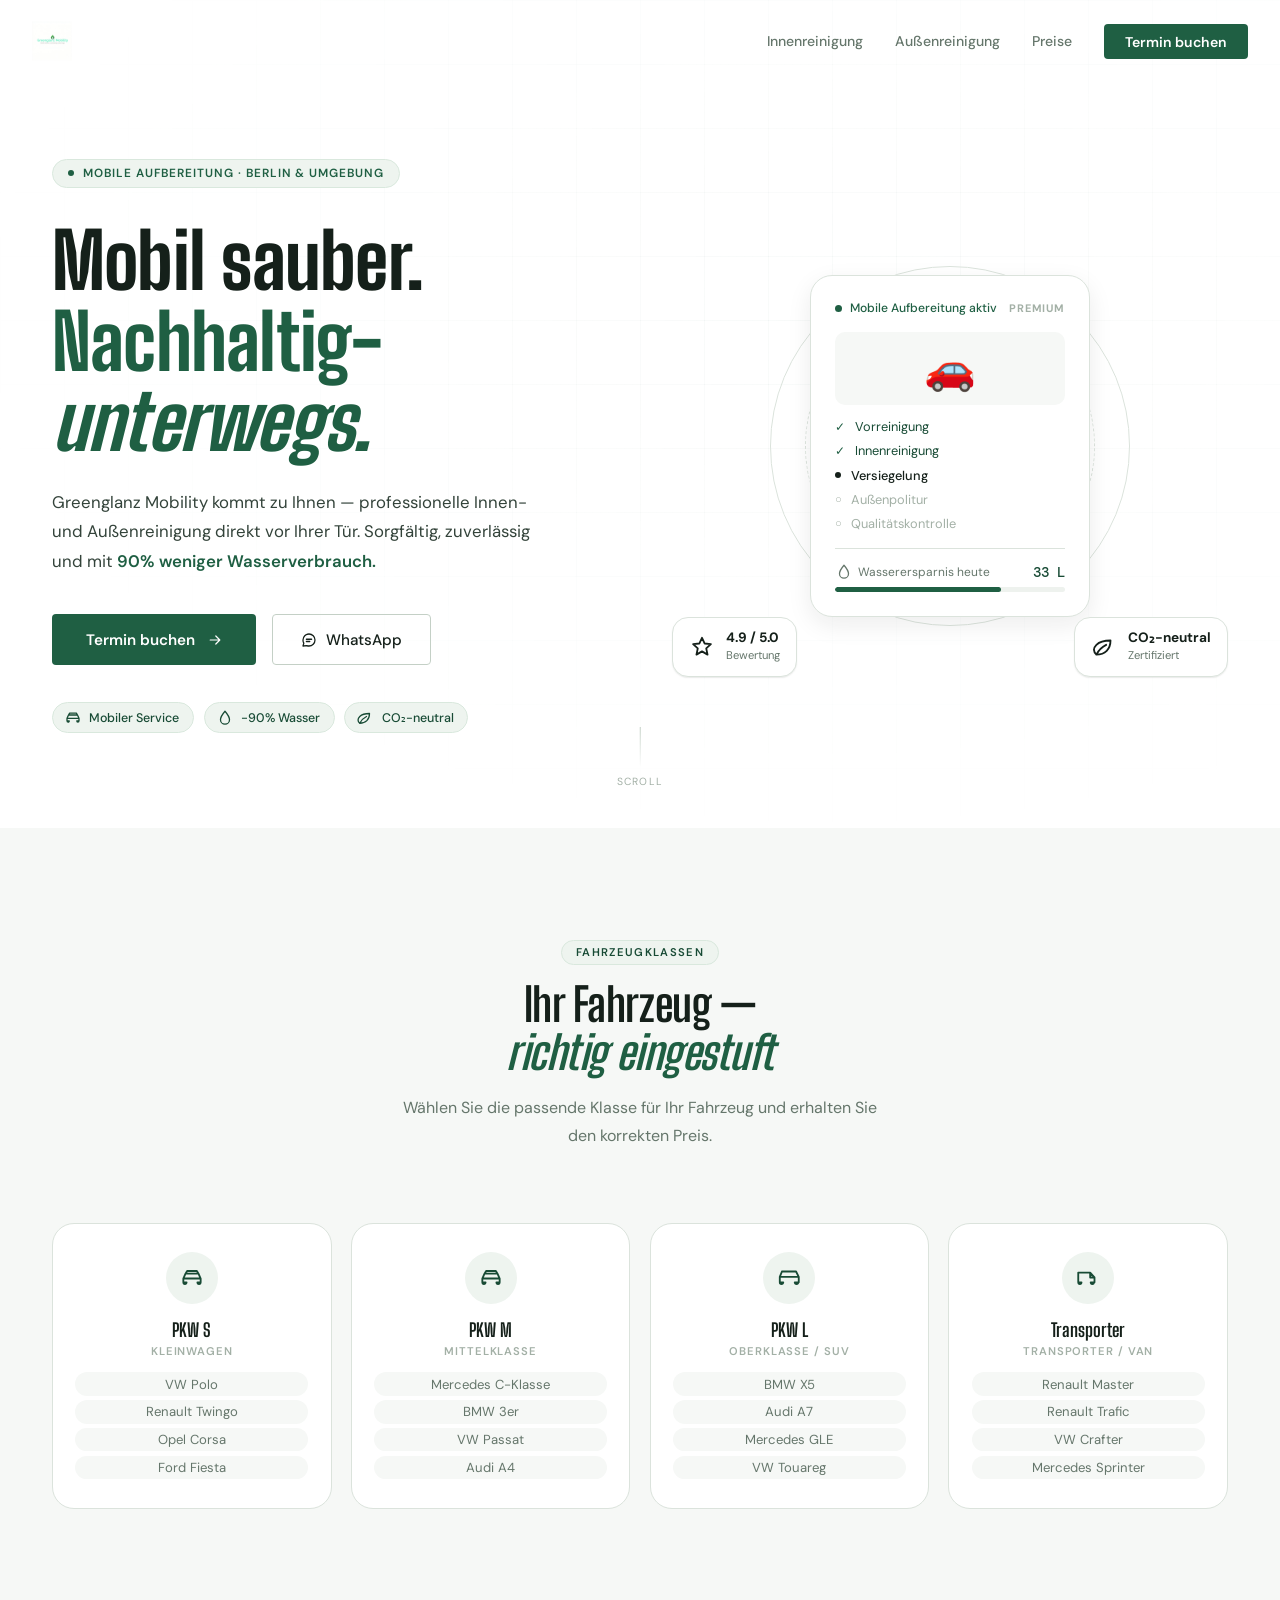
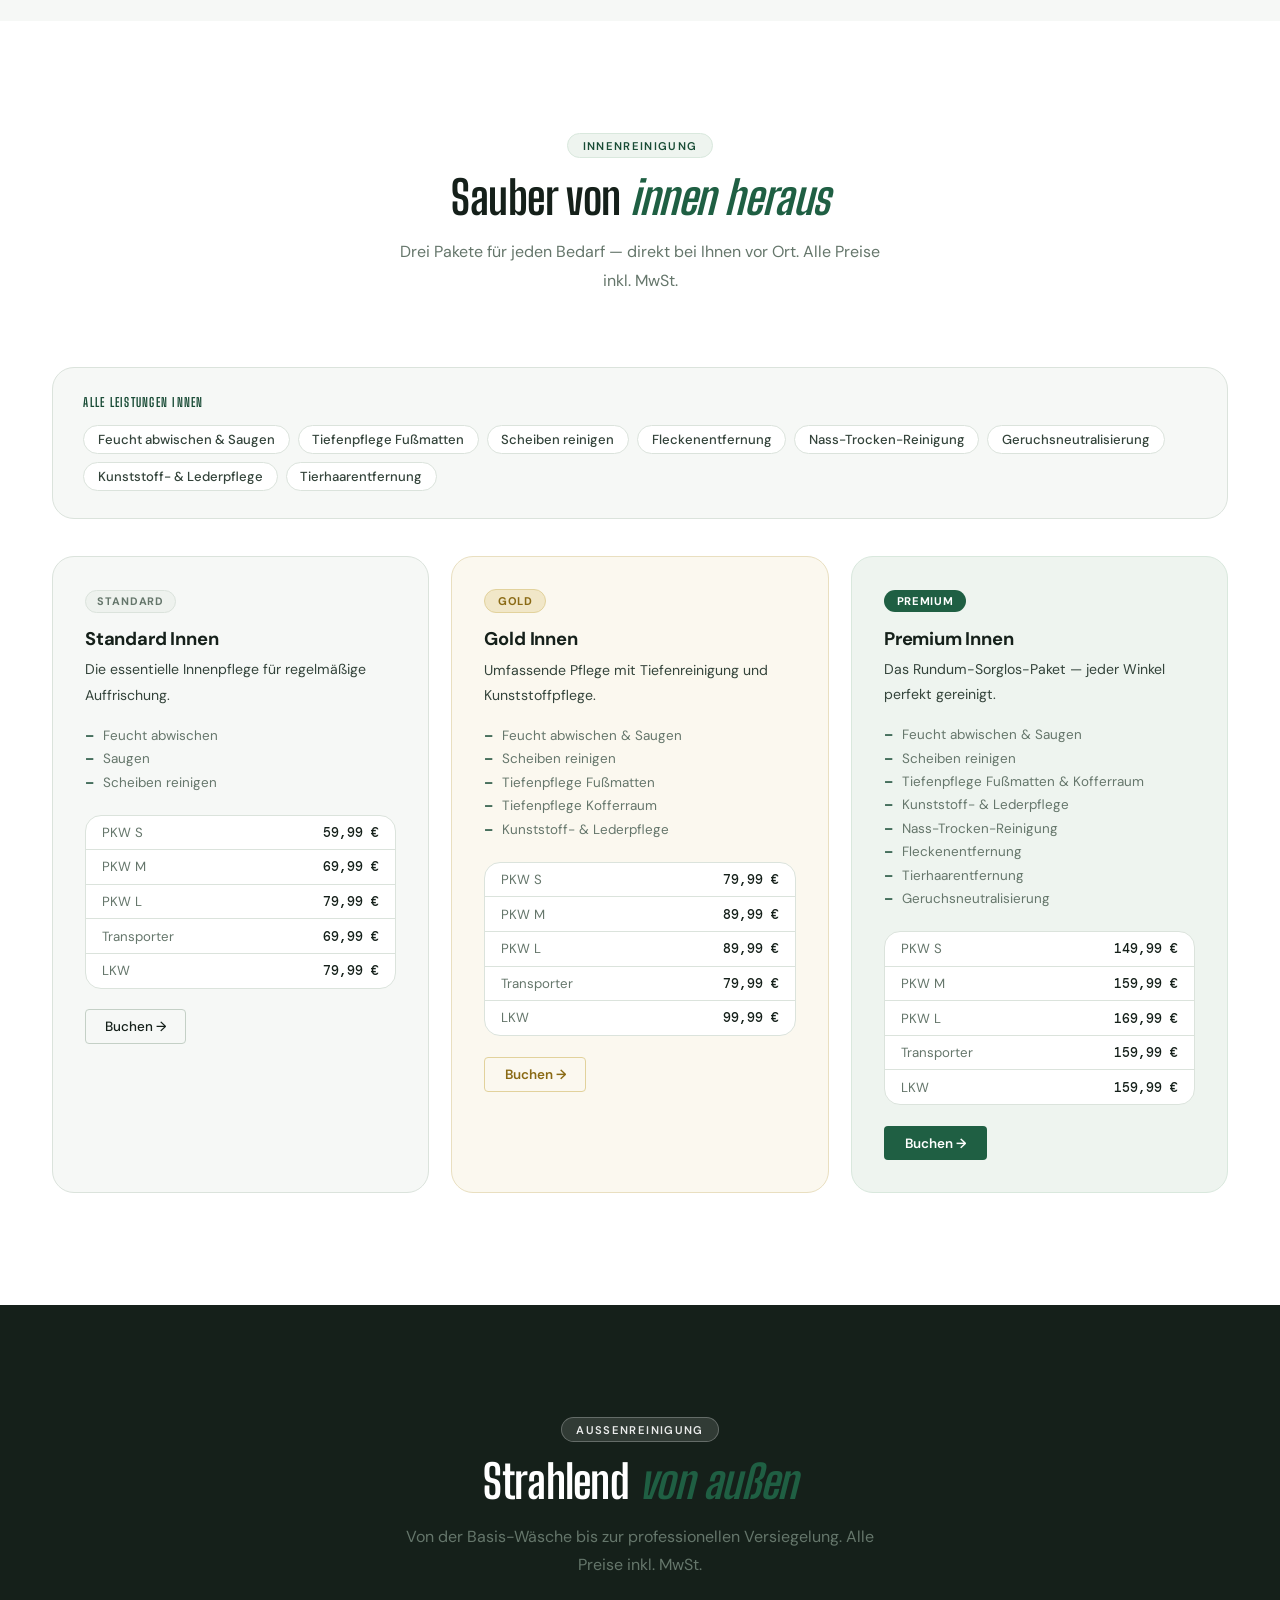
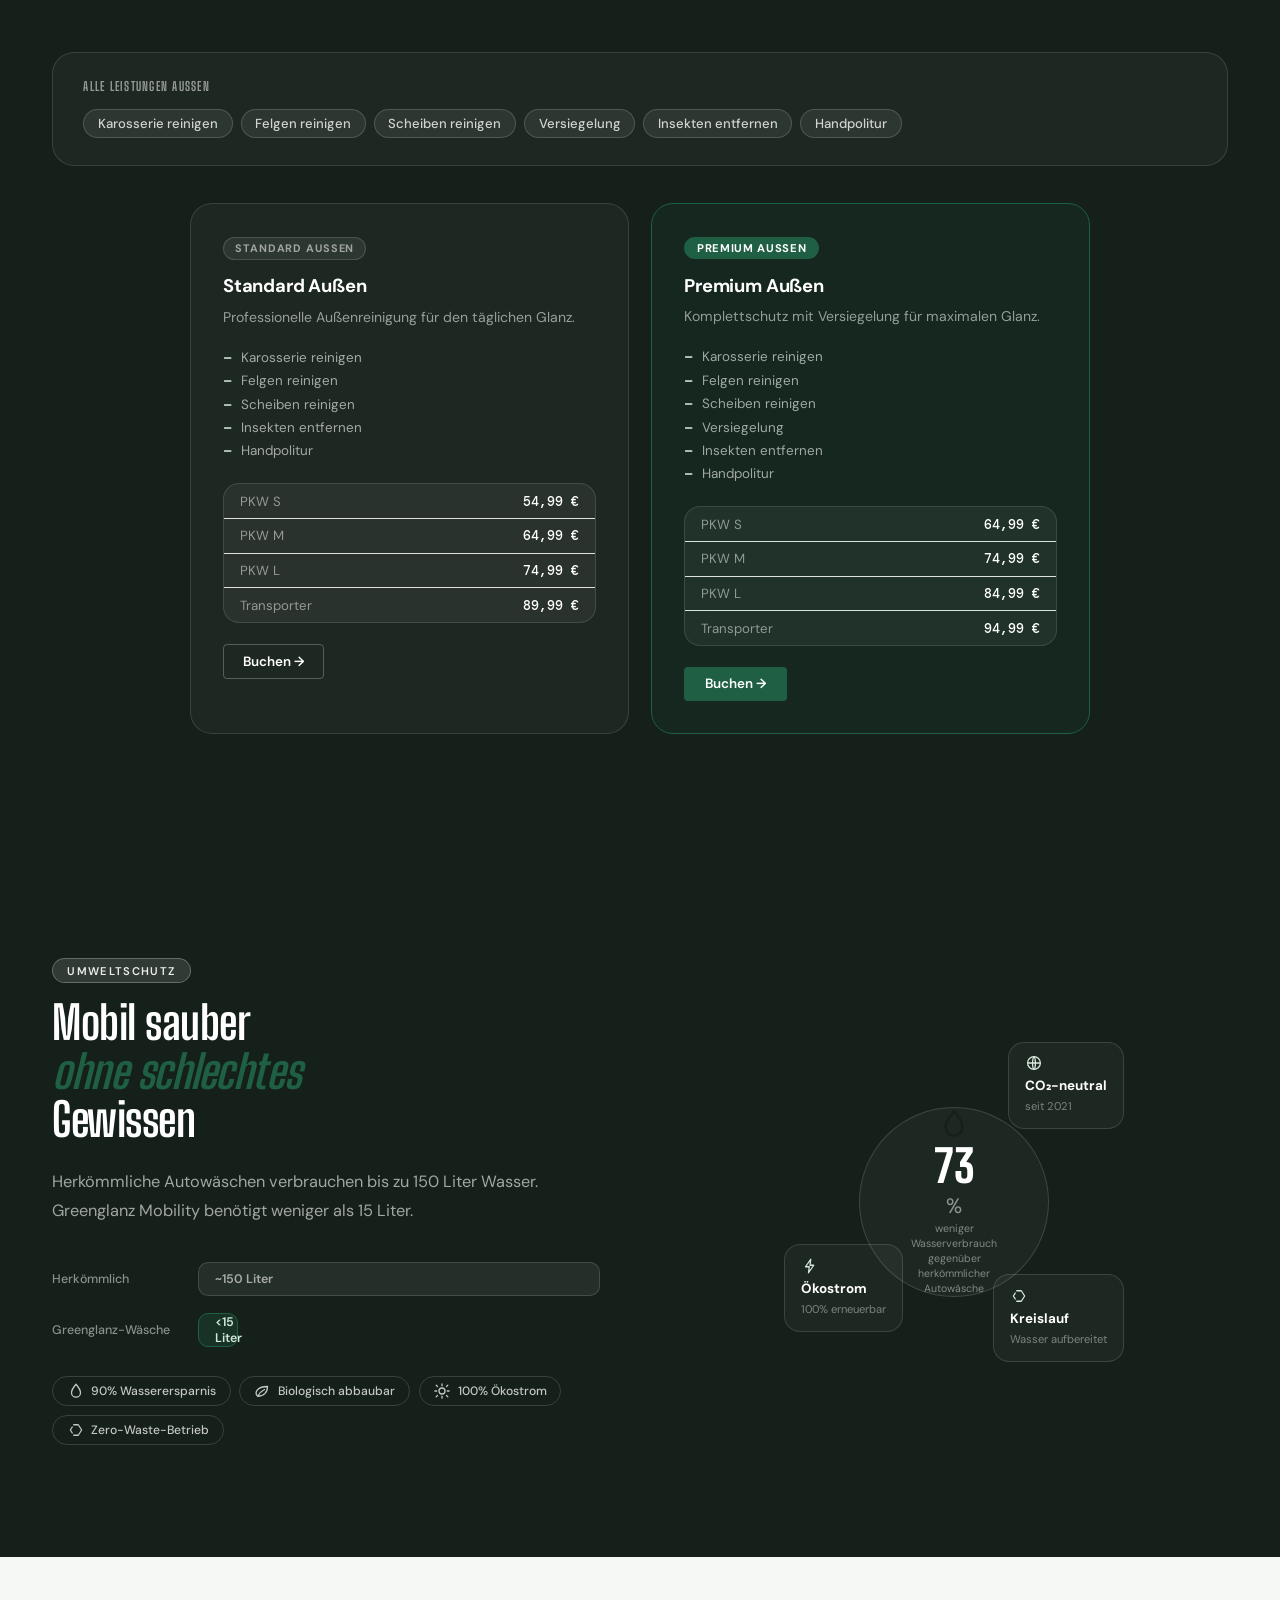
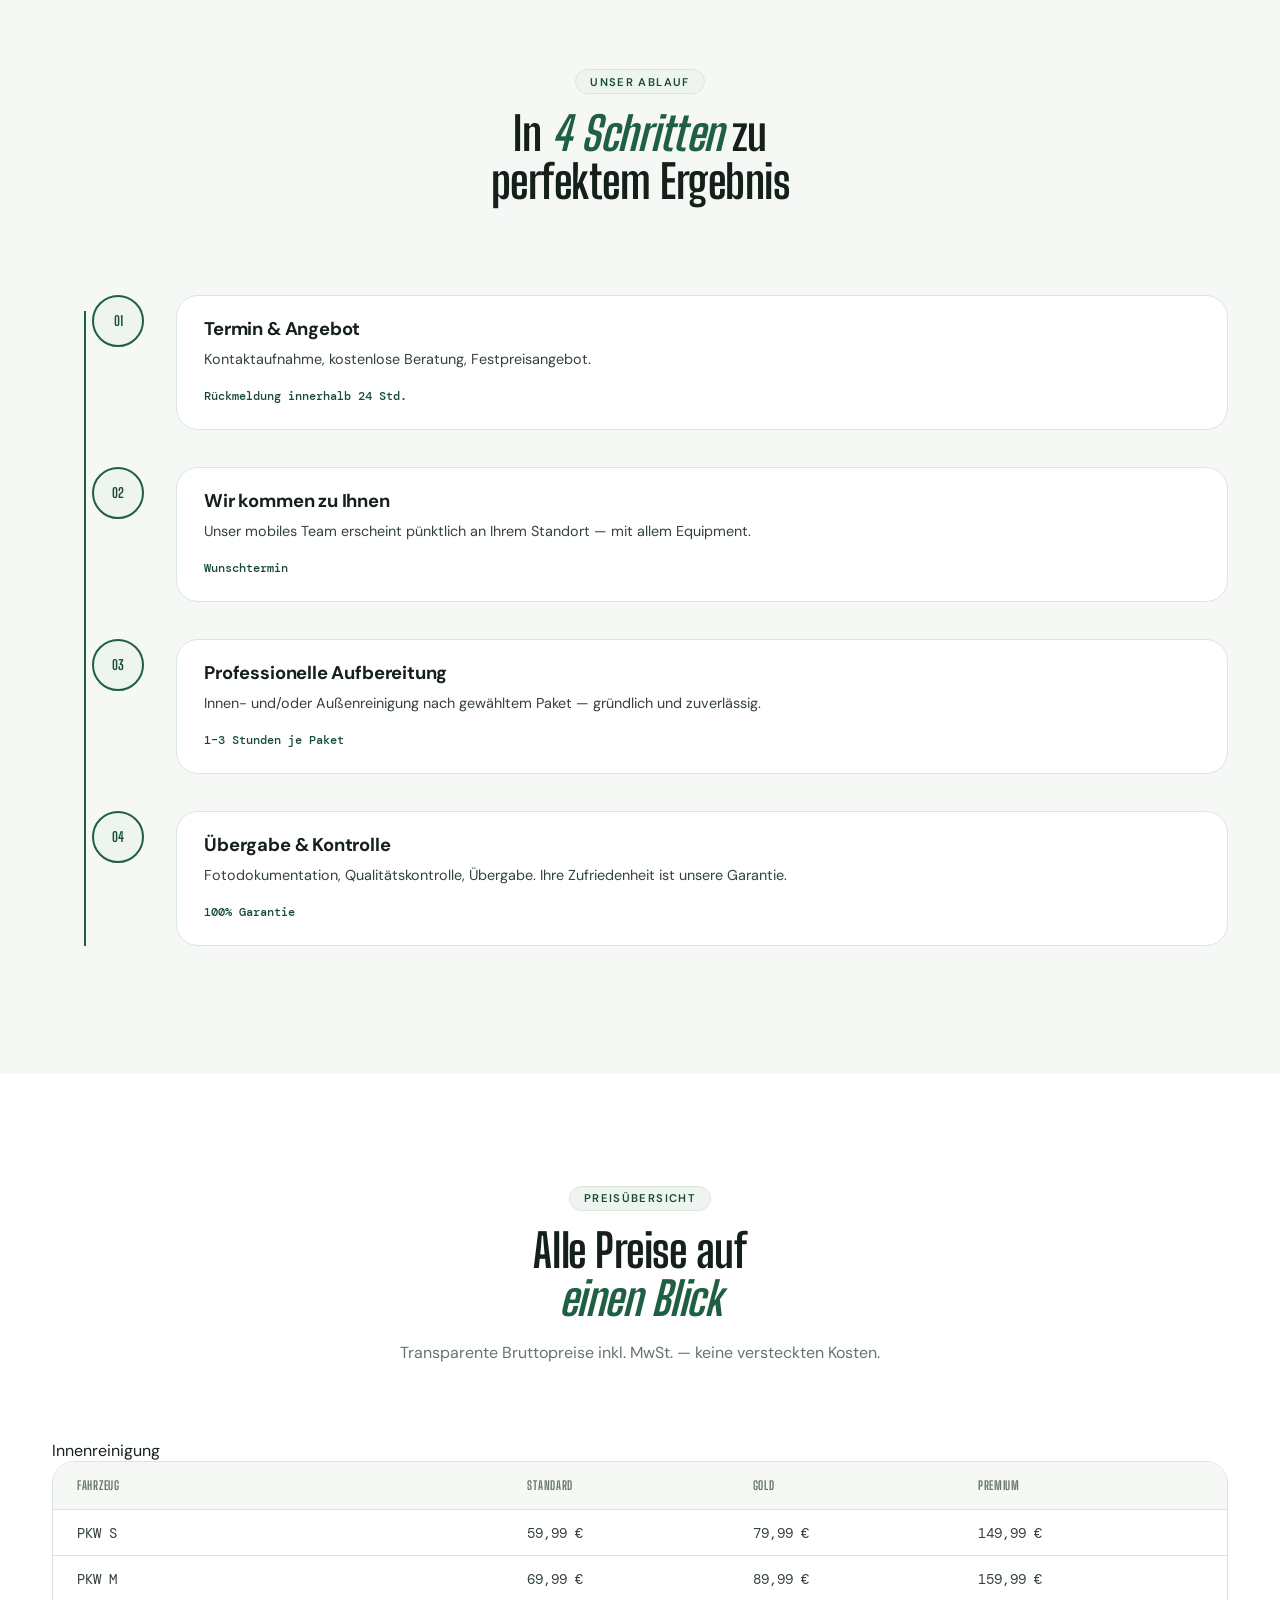
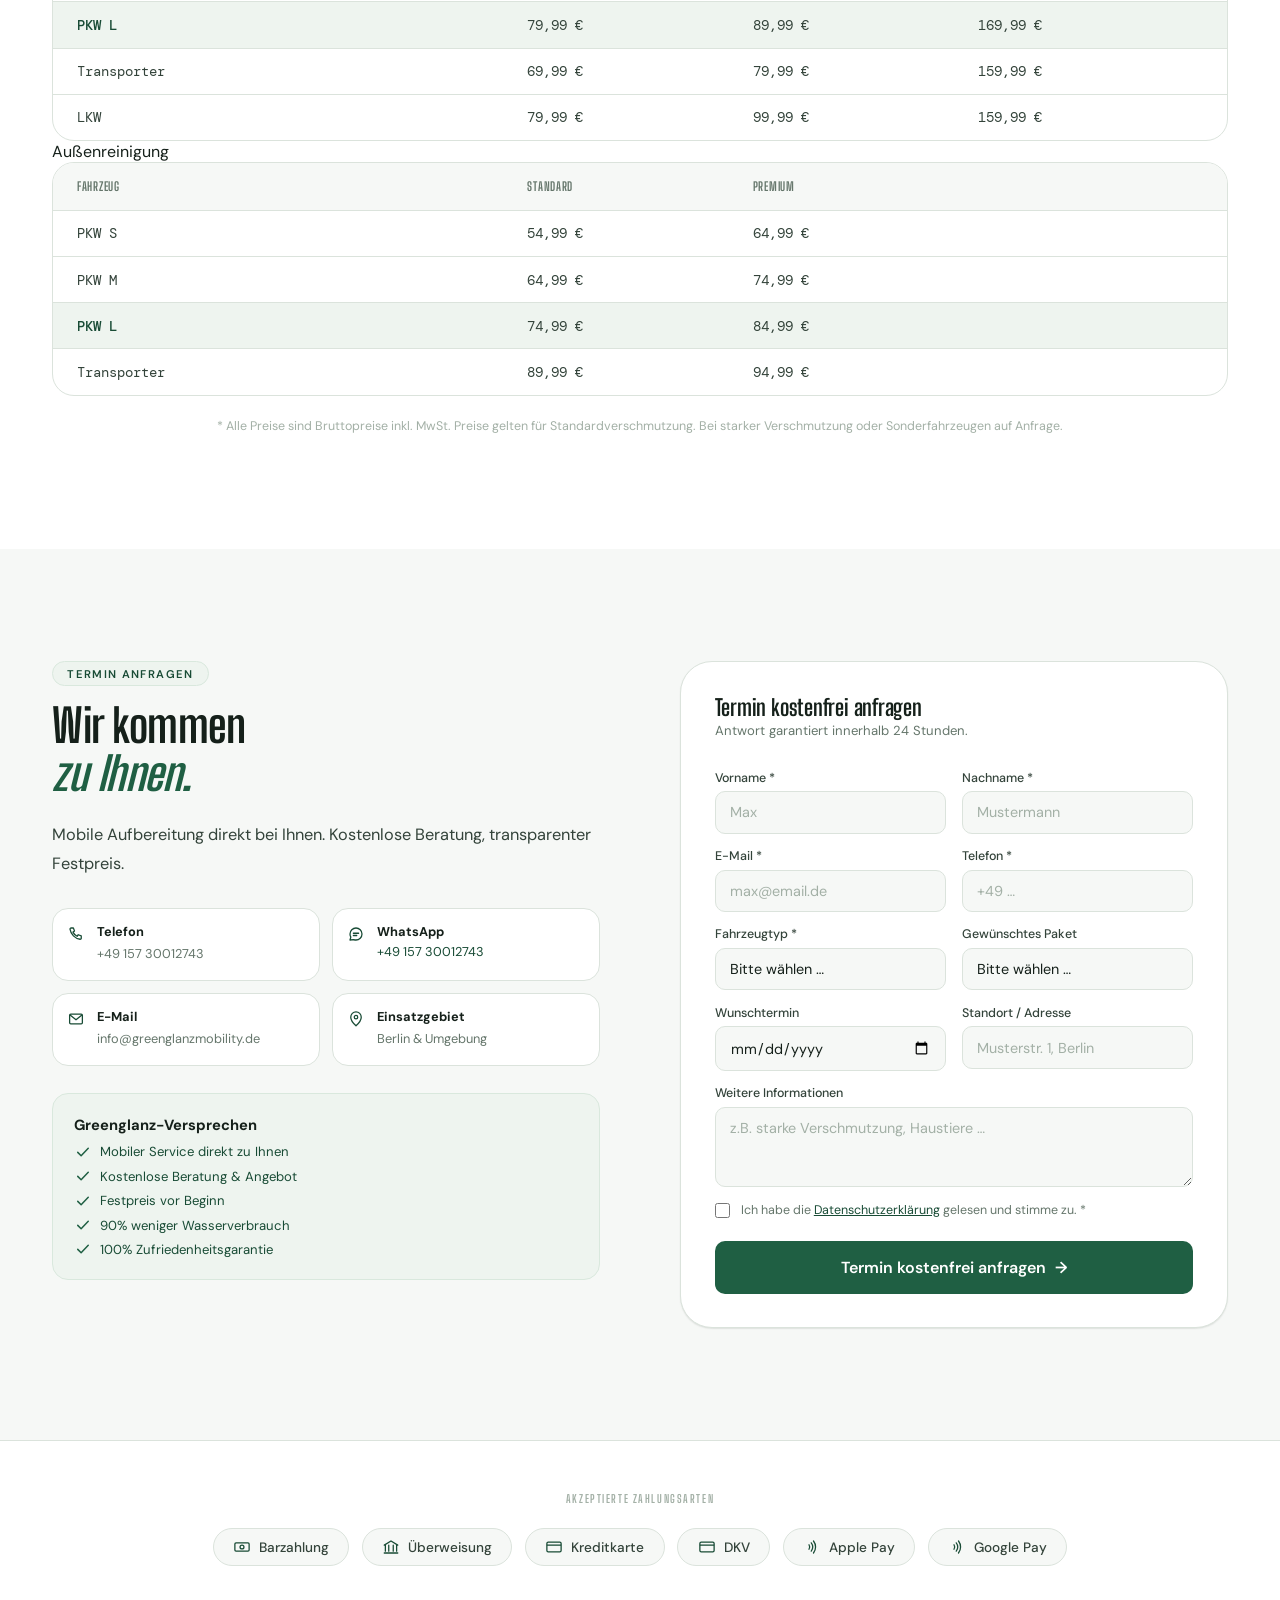
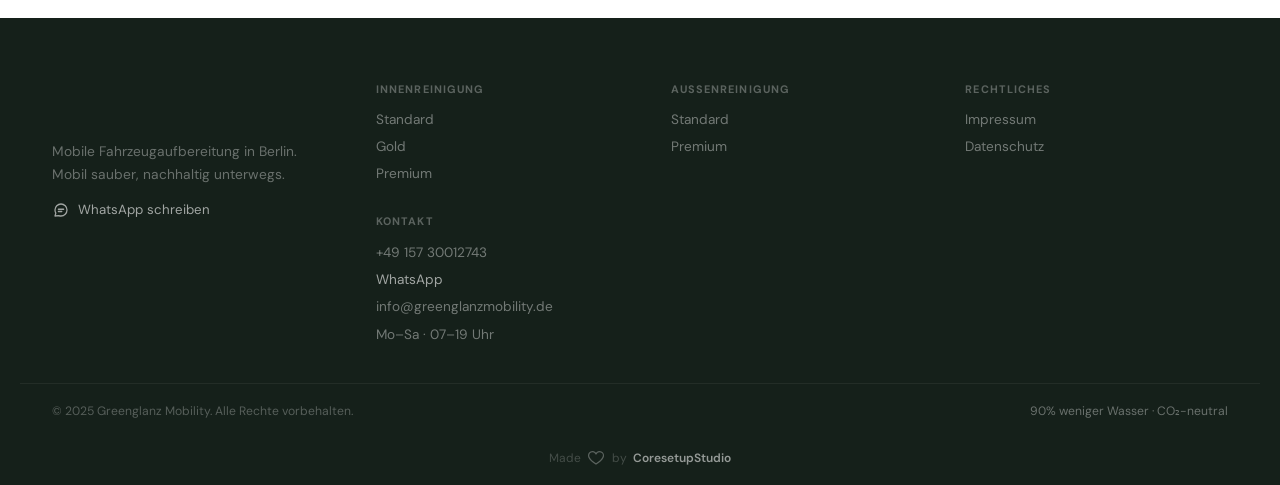
==== commit 744e3ca6: "Update icons and improve SVG attributes in index.html" ====
--- a/index.html
+++ b/index.html
@@ -19,7 +19,6 @@
       <symbol id="i-van" viewBox="0 0 24 24"><path stroke="currentColor" fill="none" stroke-width="1.7" stroke-linecap="round" stroke-linejoin="round" d="M3 16V7h11l4 4.5V16M3 16a1.5 1.5 0 0 0 3 0m-3 0h3m11.5 0a1.5 1.5 0 0 1-3 0m3 0h-3m3.5-4.5H14V7"/></symbol>
       <symbol id="i-droplet" viewBox="0 0 24 24"><path stroke="currentColor" fill="none" stroke-width="1.7" stroke-linecap="round" stroke-linejoin="round" d="M12 3s6 7 6 11.2A6 6 0 0 1 6 14.2C6 10 12 3 12 3Z"/></symbol>
       <symbol id="i-leaf" viewBox="0 0 24 24"><path stroke="currentColor" fill="none" stroke-width="1.7" stroke-linecap="round" stroke-linejoin="round" d="M5 19c8 0 13-5 13-13 0 0-9 0-13 4-3 3-3 6 0 9Zm0 0c2-4 5-7 9-9"/></symbol>
-      <symbol id="i-shield" viewBox="0 0 24 24"><path stroke="currentColor" fill="none" stroke-width="1.7" stroke-linecap="round" stroke-linejoin="round" d="M12 3l7 3v5c0 5-3 8.5-7 10-4-1.5-7-5-7-10V6l7-3Z"/></symbol>
       <symbol id="i-star" viewBox="0 0 24 24"><path stroke="currentColor" fill="none" stroke-width="1.7" stroke-linejoin="round" d="M12 3.5l2.5 5.3 5.7.6-4.3 3.9 1.2 5.7-5.1-3-5.1 3 1.2-5.7-4.3-3.9 5.7-.6Z"/></symbol>
       <symbol id="i-sun" viewBox="0 0 24 24"><circle cx="12" cy="12" r="4" stroke="currentColor" fill="none" stroke-width="1.7"/><path stroke="currentColor" stroke-width="1.7" stroke-linecap="round" d="M12 2.5v2.5M12 19v2.5M4.2 4.2l1.8 1.8M18 18l1.8 1.8M2.5 12H5M19 12h2.5M4.2 19.8 6 18M18 6l1.8-1.8"/></symbol>
       <symbol id="i-recycle" viewBox="0 0 24 24"><path stroke="currentColor" fill="none" stroke-width="1.7" stroke-linecap="round" stroke-linejoin="round" d="M7 8 4.5 12 7 16M17 8l2.5 4-2.5 4M9 5h6l2 3M9 19h6l2-3"/></symbol>
@@ -32,10 +31,9 @@
       <symbol id="i-cash" viewBox="0 0 24 24"><rect x="2.5" y="6.5" width="19" height="11" rx="1.5" stroke="currentColor" fill="none" stroke-width="1.7"/><circle cx="12" cy="12" r="2.6" stroke="currentColor" fill="none" stroke-width="1.7"/></symbol>
       <symbol id="i-bank" viewBox="0 0 24 24"><path stroke="currentColor" fill="none" stroke-width="1.7" stroke-linecap="round" stroke-linejoin="round" d="M3 9.5 12 4l9 5.5M4.5 9.5v8M9 9.5v8M15 9.5v8M19.5 9.5v8M3 20h18"/></symbol>
       <symbol id="i-card" viewBox="0 0 24 24"><rect x="2.5" y="5.5" width="19" height="13" rx="1.8" stroke="currentColor" fill="none" stroke-width="1.7"/><path stroke="currentColor" stroke-width="1.7" d="M2.5 9.5h19"/></symbol>
-      <symbol id="i-terminal" viewBox="0 0 24 24"><rect x="5" y="3" width="14" height="18" rx="2" stroke="currentColor" fill="none" stroke-width="1.7"/><path stroke="currentColor" stroke-width="1.7" stroke-linecap="round" d="M8 7h8M8 11h8M8 15h4"/></symbol>
       <symbol id="i-contactless" viewBox="0 0 24 24"><path stroke="currentColor" fill="none" stroke-width="1.7" stroke-linecap="round" d="M8 9a5.5 5.5 0 0 1 0 6M11 6.5a9.3 9.3 0 0 1 0 11M14 4a13 13 0 0 1 0 16"/></symbol>
       <symbol id="i-heart" viewBox="0 0 24 24"><path stroke="currentColor" fill="none" stroke-width="1.7" stroke-linecap="round" stroke-linejoin="round" d="M12 20s-7.5-4.6-9.4-9A5 5 0 0 1 12 6.5 5 5 0 0 1 21.4 11C19.5 15.4 12 20 12 20Z"/></symbol>
-      <symbol id="i-whatsapp" viewBox="0 0 24 24"><path fill="currentColor" d="M17.47 14.38c-.3-.15-1.76-.87-2.03-.97-.27-.1-.47-.15-.67.15-.2.3-.77.97-.94 1.16-.17.2-.35.22-.64.08-.3-.15-1.26-.47-2.39-1.48-.88-.79-1.48-1.76-1.65-2.06-.17-.3-.02-.46.13-.6.13-.14.3-.35.45-.52.15-.18.2-.3.3-.5.1-.2.05-.37-.02-.52-.08-.15-.67-1.61-.92-2.21-.24-.58-.49-.5-.67-.51h-.57c-.2 0-.52.07-.79.37-.27.3-1.04 1.02-1.04 2.48s1.07 2.87 1.21 3.07c.15.2 2.1 3.2 5.08 4.49.71.3 1.26.49 1.69.62.71.23 1.36.2 1.87.12.57-.08 1.76-.72 2-1.41.25-.7.25-1.29.18-1.41-.08-.13-.27-.2-.57-.35M12.05 21.78h-.01a9.87 9.87 0 0 1-5.03-1.38l-.36-.21-3.74.98 1-3.65-.24-.37a9.86 9.86 0 0 1-1.51-5.26c0-5.45 4.44-9.88 9.89-9.88 2.64 0 5.12 1.03 6.99 2.9a9.82 9.82 0 0 1 2.89 6.99c0 5.45-4.43 9.88-9.88 9.88M20.46 3.49A11.81 11.81 0 0 0 12.05 0C5.5 0 .16 5.34.16 11.89c0 2.1.55 4.14 1.59 5.95L.06 24l6.3-1.65a11.88 11.88 0 0 0 5.69 1.45h.01c6.55 0 11.89-5.34 11.89-11.89a11.82 11.82 0 0 0-3.49-8.42"/></symbol>
+      <symbol id="i-chat" viewBox="0 0 24 24"><path stroke="currentColor" fill="none" stroke-width="1.7" stroke-linecap="round" stroke-linejoin="round" d="M4 12c0-4.4 3.6-8 8-8s8 3.6 8 8-3.6 8-8 8c-1.1 0-2.1-.2-3-.6L4 20l1.1-3.8A7.9 7.9 0 0 1 4 12Z"/><path stroke="currentColor" stroke-width="1.7" stroke-linecap="round" d="M8.5 11h7M8.5 14h4.5"/></symbol>
     </defs>
   </svg>
 
@@ -81,7 +79,7 @@
       <a href="#kontakt">Termin buchen</a>
     </div>
     <div class="mm-contact">
-      <a href="tel:+4915730012743"><svg class="ic"><use href="#i-phone"/></svg> +49 157 30012743</a>
+      <a href="tel:+4915730012743"><svg class="ic" width="18" height="18"><use href="#i-phone"/></svg> +49 157 30012743</a>
     </div>
   </div>
 
@@ -110,19 +108,19 @@
       <div class="hero-actions" data-reveal data-delay="220">
         <a href="#kontakt" class="btn-neon">
           <span class="btn-neon-text">Termin buchen</span>
-          <svg class="btn-neon-arrow" viewBox="0 0 20 20" fill="none">
+          <svg class="btn-neon-arrow" width="16" height="16" viewBox="0 0 20 20" fill="none">
             <path d="M4 10h12M11 5l5 5-5 5" stroke="currentColor" stroke-width="1.5" stroke-linecap="round" stroke-linejoin="round"/>
           </svg>
         </a>
         <a href="https://wa.me/4915730012743" target="_blank" rel="noopener" class="btn-ghost">
-          <svg class="ic"><use href="#i-whatsapp"/></svg>
+          <svg class="ic" width="18" height="18"><use href="#i-chat"/></svg>
           <span>WhatsApp</span>
         </a>
       </div>
       <div class="hero-chips" data-reveal data-delay="300">
-        <span class="chip chip-green"><svg class="ic"><use href="#i-car"/></svg>Mobiler Service</span>
-        <span class="chip chip-green"><svg class="ic"><use href="#i-droplet"/></svg>−90% Wasser</span>
-        <span class="chip chip-green"><svg class="ic"><use href="#i-leaf"/></svg>CO₂-neutral</span>
+        <span class="chip chip-green"><svg class="ic" width="18" height="18"><use href="#i-car"/></svg>Mobiler Service</span>
+        <span class="chip chip-green"><svg class="ic" width="18" height="18"><use href="#i-droplet"/></svg>−90% Wasser</span>
+        <span class="chip chip-green"><svg class="ic" width="18" height="18"><use href="#i-leaf"/></svg>CO₂-neutral</span>
       </div>
     </div>
 
@@ -149,14 +147,14 @@
           </div>
           <div class="hs-water-bar">
             <div class="hwb-label">
-              <span><svg class="ic"><use href="#i-droplet"/></svg> Wasserersparnis heute</span>
+              <span><svg class="ic" width="18" height="18"><use href="#i-droplet"/></svg>Wasserersparnis heute</span>
               <span class="hwb-val" id="waterVal">0 L</span>
             </div>
             <div class="hwb-track"><div class="hwb-fill" id="waterFill"></div></div>
           </div>
         </div>
-        <div class="hs-float sf-br" data-float="2"><svg class="ic-lg"><use href="#i-leaf"/></svg><div><b>CO₂-neutral</b><p>Zertifiziert</p></div></div>
-        <div class="hs-float sf-bl" data-float="3"><svg class="ic-lg"><use href="#i-star"/></svg><div><b>4.9 / 5.0</b><p>Bewertung</p></div></div>
+        <div class="hs-float sf-br" data-float="2"><svg class="ic ic-lg" width="26" height="26"><use href="#i-leaf"/></svg><div><b>CO₂-neutral</b><p>Zertifiziert</p></div></div>
+        <div class="hs-float sf-bl" data-float="3"><svg class="ic ic-lg" width="26" height="26"><use href="#i-star"/></svg><div><b>4.9 / 5.0</b><p>Bewertung</p></div></div>
       </div>
     </div>
 
@@ -176,7 +174,7 @@
       </div>
       <div class="fz-grid">
         <div class="fz-card" data-reveal data-delay="0">
-          <div class="fz-icon-wrap"><svg class="ic-lg"><use href="#i-car"/></svg></div>
+          <div class="fz-icon-wrap"><svg class="ic ic-lg" width="26" height="26"><use href="#i-car"/></svg></div>
           <div class="fz-class">PKW S</div>
           <span class="fz-label">Kleinwagen</span>
           <div class="fz-examples">
@@ -184,7 +182,7 @@
           </div>
         </div>
         <div class="fz-card" data-reveal data-delay="80">
-          <div class="fz-icon-wrap"><svg class="ic-lg"><use href="#i-car"/></svg></div>
+          <div class="fz-icon-wrap"><svg class="ic ic-lg" width="26" height="26"><use href="#i-car"/></svg></div>
           <div class="fz-class">PKW M</div>
           <span class="fz-label">Mittelklasse</span>
           <div class="fz-examples">
@@ -192,7 +190,7 @@
           </div>
         </div>
         <div class="fz-card" data-reveal data-delay="160">
-          <div class="fz-icon-wrap"><svg class="ic-lg"><use href="#i-suv"/></svg></div>
+          <div class="fz-icon-wrap"><svg class="ic ic-lg" width="26" height="26"><use href="#i-suv"/></svg></div>
           <div class="fz-class">PKW L</div>
           <span class="fz-label">Oberklasse / SUV</span>
           <div class="fz-examples">
@@ -200,7 +198,7 @@
           </div>
         </div>
         <div class="fz-card" data-reveal data-delay="240">
-          <div class="fz-icon-wrap"><svg class="ic-lg"><use href="#i-van"/></svg></div>
+          <div class="fz-icon-wrap"><svg class="ic ic-lg" width="26" height="26"><use href="#i-van"/></svg></div>
           <div class="fz-class">Transporter</div>
           <span class="fz-label">Transporter / Van</span>
           <div class="fz-examples">
@@ -373,23 +371,23 @@
             </div>
           </div>
           <div class="eco-certs" data-reveal>
-            <span><svg class="ic"><use href="#i-droplet"/></svg>90% Wasserersparnis</span>
-            <span><svg class="ic"><use href="#i-leaf"/></svg>Biologisch abbaubar</span>
-            <span><svg class="ic"><use href="#i-sun"/></svg>100% Ökostrom</span>
-            <span><svg class="ic"><use href="#i-recycle"/></svg>Zero-Waste-Betrieb</span>
+            <span><svg class="ic" width="18" height="18"><use href="#i-droplet"/></svg>90% Wasserersparnis</span>
+            <span><svg class="ic" width="18" height="18"><use href="#i-leaf"/></svg>Biologisch abbaubar</span>
+            <span><svg class="ic" width="18" height="18"><use href="#i-sun"/></svg>100% Ökostrom</span>
+            <span><svg class="ic" width="18" height="18"><use href="#i-recycle"/></svg>Zero-Waste-Betrieb</span>
           </div>
         </div>
         <div class="eco-right" data-reveal data-delay="150">
           <div class="eco-orb-wrap">
             <div class="eco-main-card">
-              <svg class="ic-xl"><use href="#i-droplet"/></svg>
+              <svg class="ic ic-xl" width="34" height="34"><use href="#i-droplet"/></svg>
               <div class="emc-num neon-counter" data-target="90">0</div>
               <span class="emc-pct">%</span>
               <p>weniger Wasserverbrauch gegenüber herkömmlicher Autowäsche</p>
             </div>
-            <div class="eco-sat s1" data-float="1"><svg class="ic"><use href="#i-globe"/></svg><strong>CO₂-neutral</strong><p>seit 2021</p></div>
-            <div class="eco-sat s2" data-float="2"><svg class="ic"><use href="#i-recycle"/></svg><strong>Kreislauf</strong><p>Wasser aufbereitet</p></div>
-            <div class="eco-sat s3" data-float="3"><svg class="ic"><use href="#i-bolt"/></svg><strong>Ökostrom</strong><p>100% erneuerbar</p></div>
+            <div class="eco-sat s1" data-float="1"><svg class="ic" width="18" height="18"><use href="#i-globe"/></svg><strong>CO₂-neutral</strong><p>seit 2021</p></div>
+            <div class="eco-sat s2" data-float="2"><svg class="ic" width="18" height="18"><use href="#i-recycle"/></svg><strong>Kreislauf</strong><p>Wasser aufbereitet</p></div>
+            <div class="eco-sat s3" data-float="3"><svg class="ic" width="18" height="18"><use href="#i-bolt"/></svg><strong>Ökostrom</strong><p>100% erneuerbar</p></div>
           </div>
         </div>
       </div>
@@ -468,20 +466,20 @@
           <h2>Wir kommen<br /><em>zu Ihnen.</em></h2>
           <p>Mobile Aufbereitung direkt bei Ihnen. Kostenlose Beratung, transparenter Festpreis.</p>
           <div class="kl-infos">
-            <div class="kli"><svg class="ic"><use href="#i-phone"/></svg><div><b>Telefon</b><p>+49 157 30012743</p></div></div>
-            <div class="kli kli-wa"><svg class="ic"><use href="#i-whatsapp"/></svg><div><b>WhatsApp</b><a href="https://wa.me/4915730012743" target="_blank" rel="noopener" class="kli-wa-link">+49 157 30012743</a></div></div>
-            <div class="kli"><svg class="ic"><use href="#i-mail"/></svg><div><b>E-Mail</b><p>info@greenglanzmobility.de</p></div></div>
-            <div class="kli"><svg class="ic"><use href="#i-pin"/></svg><div><b>Einsatzgebiet</b><p>Berlin & Umgebung</p></div></div>
+            <div class="kli"><svg class="ic" width="18" height="18"><use href="#i-phone"/></svg><div><b>Telefon</b><p>+49 157 30012743</p></div></div>
+            <div class="kli kli-wa"><svg class="ic" width="18" height="18"><use href="#i-chat"/></svg><div><b>WhatsApp</b><a href="https://wa.me/4915730012743" target="_blank" rel="noopener" class="kli-wa-link">+49 157 30012743</a></div></div>
+            <div class="kli"><svg class="ic" width="18" height="18"><use href="#i-mail"/></svg><div><b>E-Mail</b><p>info@greenglanzmobility.de</p></div></div>
+            <div class="kli"><svg class="ic" width="18" height="18"><use href="#i-pin"/></svg><div><b>Einsatzgebiet</b><p>Berlin & Umgebung</p></div></div>
           </div>
           <div class="kl-promise">
             <div>
               <b>Greenglanz-Versprechen</b>
               <ul>
-                <li><svg class="ic"><use href="#i-check"/></svg>Mobiler Service direkt zu Ihnen</li>
-                <li><svg class="ic"><use href="#i-check"/></svg>Kostenlose Beratung & Angebot</li>
-                <li><svg class="ic"><use href="#i-check"/></svg>Festpreis vor Beginn</li>
-                <li><svg class="ic"><use href="#i-check"/></svg>90% weniger Wasserverbrauch</li>
-                <li><svg class="ic"><use href="#i-check"/></svg>100% Zufriedenheitsgarantie</li>
+                <li><svg class="ic" width="18" height="18"><use href="#i-check"/></svg>Mobiler Service direkt zu Ihnen</li>
+                <li><svg class="ic" width="18" height="18"><use href="#i-check"/></svg>Kostenlose Beratung & Angebot</li>
+                <li><svg class="ic" width="18" height="18"><use href="#i-check"/></svg>Festpreis vor Beginn</li>
+                <li><svg class="ic" width="18" height="18"><use href="#i-check"/></svg>90% weniger Wasserverbrauch</li>
+                <li><svg class="ic" width="18" height="18"><use href="#i-check"/></svg>100% Zufriedenheitsgarantie</li>
               </ul>
             </div>
           </div>
@@ -542,7 +540,7 @@
               <div class="bsn-loader"></div>
             </button>
             <div class="kf-success" id="kSuccess">
-              <div class="kfs-icon"><svg class="ic"><use href="#i-check"/></svg></div>
+              <div class="kfs-icon"><svg class="ic" width="18" height="18"><use href="#i-check"/></svg></div>
               <strong>Anfrage erhalten!</strong>
               <p>Wir melden uns innerhalb von 24 Stunden persönlich bei Ihnen.</p>
             </div>
@@ -557,13 +555,12 @@
     <div class="zahlung-inner">
       <div class="zahlung-title">Akzeptierte Zahlungsarten</div>
       <div class="zahlung-grid">
-        <div class="zahlung-item"><svg class="ic"><use href="#i-cash"/></svg><span>Barzahlung</span></div>
-        <div class="zahlung-item"><svg class="ic"><use href="#i-bank"/></svg><span>Überweisung</span></div>
-        <div class="zahlung-item"><svg class="ic"><use href="#i-card"/></svg><span>Kreditkarte</span></div>
-        <div class="zahlung-item"><svg class="ic"><use href="#i-terminal"/></svg><span>Zahlungsterminal</span></div>
-        <div class="zahlung-item"><svg class="ic"><use href="#i-card"/></svg><span>DKV</span></div>
-        <div class="zahlung-item"><svg class="ic"><use href="#i-contactless"/></svg><span>Apple Pay</span></div>
-        <div class="zahlung-item"><svg class="ic"><use href="#i-contactless"/></svg><span>Google Pay</span></div>
+        <div class="zahlung-item"><svg class="ic" width="18" height="18"><use href="#i-cash"/></svg><span>Barzahlung</span></div>
+        <div class="zahlung-item"><svg class="ic" width="18" height="18"><use href="#i-bank"/></svg><span>Überweisung</span></div>
+        <div class="zahlung-item"><svg class="ic" width="18" height="18"><use href="#i-card"/></svg><span>Kreditkarte</span></div>
+        <div class="zahlung-item"><svg class="ic" width="18" height="18"><use href="#i-card"/></svg><span>DKV</span></div>
+        <div class="zahlung-item"><svg class="ic" width="18" height="18"><use href="#i-contactless"/></svg><span>Apple Pay</span></div>
+        <div class="zahlung-item"><svg class="ic" width="18" height="18"><use href="#i-contactless"/></svg><span>Google Pay</span></div>
       </div>
     </div>
   </div>
@@ -575,7 +572,7 @@
         <img src="logo.jpeg" alt="Greenglanz Mobility" class="ft-logo-img" />
         <p>Mobile Fahrzeugaufbereitung in Berlin.<br />Mobil sauber, nachhaltig unterwegs.</p>
         <a href="https://wa.me/4915730012743" target="_blank" rel="noopener noreferrer" class="ft-wa-link">
-          <svg class="ic"><use href="#i-whatsapp"/></svg>
+          <svg class="ic" width="18" height="18"><use href="#i-chat"/></svg>
           WhatsApp schreiben
         </a>
       </div>
@@ -606,7 +603,7 @@
       <span class="ft-badge">90% weniger Wasser · CO₂-neutral</span>
     </div>
     <div class="ft-credit">
-      Made <svg class="ic"><use href="#i-heart"/></svg> by <a href="https://coresetup.studio" target="_blank" rel="noopener noreferrer">CoresetupStudio</a>
+      Made <svg class="ic" width="18" height="18"><use href="#i-heart"/></svg> by <a href="https://coresetup.studio" target="_blank" rel="noopener noreferrer">CoresetupStudio</a>
     </div>
   </footer>
 
--- a/fv-styles.css
+++ b/fv-styles.css
@@ -1,61 +1,49 @@
 /* ══════════════════════════════════════════════════
-   GREENGLANZ FAHRZEUGAUFBEREITUNG – fv-styles.css
-   Weiß × Neon-Grün (dominant) × Blau (Akzent)
-   Mobile-safe von Anfang an
+   GREENGLANZ MOBILITY — überarbeitet
+   Tannengrün · Big Shoulders Display + DM Sans + DM Mono
+   Kein Glow, kein Partikel-Cursor, reduzierte Animation
 ══════════════════════════════════════════════════ */
 
-@import url('https://fonts.googleapis.com/css2?family=Syne:wght@400;600;700;800&family=DM+Sans:wght@300;400;500&display=swap');
-
-/* ── Variables ──────────────────────────────────── */
+@import url('https://fonts.googleapis.com/css2?family=Big+Shoulders+Display:wght@600;700;800&family=DM+Sans:wght@300;400;500;600&family=DM+Mono:wght@400;500&display=swap');
+
 :root {
-  /* Base */
   --white:    #ffffff;
-  --off:      #f7faf7;
-  --surface:  #f0f5f0;
-
-  /* Neon Green — DOMINANT */
-  --ng:       #00e676;
-  --ng-dim:   #00c853;
-  --ng-pale:  #b9f6ca;
-  --ng-mist:  #e8f5e9;
-  --ng-alpha: rgba(0,230,118,0.1);
-  --ng-glow:  rgba(0,230,118,0.35);
-  --ng-glow2: rgba(0,230,118,0.12);
-
-  /* Blue — accent only */
-  --bl:       #1565c0;
-  --bl-2:     #1976d2;
-  --bl-pale:  #bbdefb;
-  --bl-mist:  #e3f2fd;
-  --bl-alpha: rgba(21,101,192,0.1);
-
-  /* Text */
-  --t1:  #0a120a;
-  --t2:  #2e3d2e;
-  --t3:  #6b7d6b;
-  --t4:  #a5b5a5;
-
-  /* Fonts */
-  --fd: 'Syne', sans-serif;
+  --off:      #f6f8f6;
+  --surface:  #eef2ee;
+
+  --pine:      #1f5f43;
+  --pine-dim:  #184b35;
+  --pine-deep: #123524;
+  --pine-pale: #d9e8dd;
+  --pine-mist: #eef4ef;
+  --pine-alpha:#1f5f4312;
+
+  --stone:    #5b685e;
+
+  --t1: #15201a;
+  --t2: #33433a;
+  --t3: #65766b;
+  --t4: #a3b0a6;
+
+  --line: #dbe3dc;
+  --line-2: #c4d0c6;
+
+  --fd: 'Big Shoulders Display', sans-serif;
   --fb: 'DM Sans', sans-serif;
-
-  /* Radius */
+  --fm: 'DM Mono', ui-monospace, monospace;
+
   --r-xs: 4px;
   --r-sm: 10px;
   --r-md: 16px;
-  --r-lg: 24px;
-  --r-xl: 36px;
-
-  /* Shadows */
-  --sh-sm:   0 2px 16px rgba(0,230,118,0.08);
-  --sh-md:   0 8px 40px rgba(0,230,118,0.12);
-  --sh-lg:   0 24px 80px rgba(0,230,118,0.16);
-  --sh-neon: 0 0 20px rgba(0,230,118,0.4), 0 0 60px rgba(0,230,118,0.15);
-  --sh-b:    0 8px 32px rgba(21,101,192,0.1);
+  --r-lg: 22px;
+  --r-xl: 32px;
+
+  --sh-sm: 0 1px 2px rgba(20,30,24,0.06), 0 1px 1px rgba(20,30,24,0.04);
+  --sh-md: 0 8px 24px rgba(20,30,24,0.08);
+  --sh-lg: 0 16px 48px rgba(20,30,24,0.10);
 
   --ease:        cubic-bezier(0.4, 0, 0.2, 1);
-  --ease-spring: cubic-bezier(0.34, 1.56, 0.64, 1);
-  --ease-expo:   cubic-bezier(0.16, 1, 0.3, 1);
+  --ease-spring: cubic-bezier(0.34, 1.2, 0.64, 1);
 }
 
 /* ── Reset ──────────────────────────────────────── */
@@ -66,1490 +54,603 @@
   background: var(--white);
   color: var(--t1);
   overflow-x: hidden;
-  cursor: none;
 }
 a { color: inherit; text-decoration: none; }
 ul { list-style: none; }
-button { cursor: none; border: none; background: none; font: inherit; }
+button { cursor: pointer; border: none; background: none; font: inherit; }
 input, textarea, select { font: inherit; }
-em { font-style: italic; color: var(--ng-dim); }
+em { font-style: italic; color: var(--pine); }
+
+/* ── Icon system ────────────────────────────────── */
+.ic-sprite { position: absolute; width: 0; height: 0; overflow: hidden; }
+.ic, svg.ic {
+  width: 18px !important; height: 18px !important;
+  min-width: 18px; min-height: 18px;
+  max-width: 18px; max-height: 18px;
+  display: inline-block; flex-shrink: 0;
+  stroke: currentColor; fill: none; stroke-width: 1.7;
+  vertical-align: -3px;
+}
+.ic-lg, svg.ic-lg {
+  width: 26px !important; height: 26px !important;
+  min-width: 26px; min-height: 26px;
+  max-width: 26px; max-height: 26px;
+}
+.ic-xl, svg.ic-xl {
+  width: 34px !important; height: 34px !important;
+  min-width: 34px; min-height: 34px;
+  max-width: 34px; max-height: 34px;
+}
 
 /* ── Typography ─────────────────────────────────── */
-h1, h2, h3 { font-family: var(--fd); line-height: 1.1; font-weight: 700; }
-h1 { font-size: clamp(2.8rem, 6vw, 5.5rem); }
-h2 { font-size: clamp(2rem, 4vw, 3.4rem); }
-h3 { font-size: 1.15rem; font-weight: 700; }
+h1, h2, h3 { font-family: var(--fd); line-height: 1.05; font-weight: 700; letter-spacing: -0.01em; }
+h1 { font-size: clamp(2.6rem, 6vw, 5.2rem); font-weight: 800; }
+h2 { font-size: clamp(1.9rem, 3.6vw, 3.1rem); font-weight: 700; }
+h3 { font-size: 1.15rem; font-weight: 700; font-family: var(--fb); }
 p  { color: var(--t2); line-height: 1.78; }
 
 /* ── Scroll Progress ────────────────────────────── */
 .scroll-prog {
-  position: fixed; top: 0; left: 0; height: 3px;
+  position: fixed; top: 0; left: 0; height: 2px;
   width: 0%; z-index: 9999; pointer-events: none;
-  background: linear-gradient(90deg, var(--ng), var(--ng-dim), var(--bl-2));
-  box-shadow: 0 0 10px var(--ng-glow);
+  background: var(--pine);
   transition: width 0.1s linear;
 }
 
-/* ── Custom Cursor ──────────────────────────────── */
-.cur {
-  width: 8px; height: 8px;
-  background: var(--ng);
-  border-radius: 50%;
-  position: fixed; top: 0; left: 0;
-  pointer-events: none; z-index: 9998;
-  transform: translate(-50%,-50%);
-  box-shadow: 0 0 10px var(--ng-glow);
-  transition: width 0.2s var(--ease), height 0.2s var(--ease);
-}
-.cur-ring {
-  width: 30px; height: 30px;
-  border: 1.5px solid rgba(0,230,118,0.5);
-  border-radius: 50%;
-  position: fixed; top: 0; left: 0;
-  pointer-events: none; z-index: 9997;
-  transform: translate(-50%,-50%);
-  transition: width 0.3s var(--ease), height 0.3s var(--ease), border-color 0.3s;
-}
-body.cur-lg .cur      { width: 40px; height: 40px; }
-body.cur-lg .cur-ring { width: 52px; height: 52px; border-color: var(--ng); }
+/* ── Cursor: removed (standard system cursor) ───── */
+.cur, .cur-ring { display: none !important; }
+body { cursor: auto; }
+button, a { cursor: pointer; }
 
 /* ── Loader ─────────────────────────────────────── */
 .loader {
   position: fixed; inset: 0;
   background: var(--white); z-index: 10000;
   display: flex; align-items: center; justify-content: center;
-  transition: opacity 0.7s var(--ease), visibility 0.7s;
+  transition: opacity 0.5s var(--ease), visibility 0.5s;
 }
 .loader.out { opacity: 0; visibility: hidden; pointer-events: none; }
-.loader-core { display: flex; flex-direction: column; align-items: center; gap: 1.4rem; }
+.loader-core { display: flex; flex-direction: column; align-items: center; gap: 1.2rem; }
 
 .loader-drop {
-  width: 70px; height: 90px; position: relative;
+  width: 56px; height: 72px; position: relative;
   display: flex; align-items: center; justify-content: center;
 }
 .loader-drop svg { width: 100%; height: 100%; }
 .drop-path {
   stroke-dasharray: 220; stroke-dashoffset: 220;
-  animation: dash-draw 1.4s var(--ease) 0.1s forwards;
+  stroke: var(--pine) !important;
+  animation: dash-draw 1.1s var(--ease) 0.1s forwards;
 }
 .drop-inner {
   stroke-dasharray: 160; stroke-dashoffset: 160;
-  animation: dash-draw 1s var(--ease) 0.6s forwards;
+  stroke: rgba(31,95,67,0.3) !important;
+  animation: dash-draw 0.8s var(--ease) 0.5s forwards;
 }
 @keyframes dash-draw { to { stroke-dashoffset: 0; } }
-.drop-glow {
-  position: absolute; inset: -10px;
-  border-radius: 40% 40% 50% 50%;
-  background: radial-gradient(ellipse at 50% 60%, rgba(0,230,118,0.2), transparent 70%);
-  animation: drop-pulse 2s ease-in-out infinite;
-}
-@keyframes drop-pulse { 0%,100%{ opacity: 0.5; transform: scale(1); } 50%{ opacity: 1; transform: scale(1.1); } }
-
-.loader-brand {
-  font-family: var(--fd);
-  font-size: 1.9rem; font-weight: 800;
-  display: flex; align-items: baseline; gap: 0;
-  opacity: 0;
-  animation: rise 0.6s var(--ease) 1s forwards;
-}
-@keyframes rise { from { opacity:0; transform:translateY(8px); } to { opacity:1; transform:none; } }
-.lb-green { color: var(--ng-dim); }
-.lb-dark  { color: var(--t1); font-weight: 400; }
-.loader-sub {
-  font-size: 0.72rem; letter-spacing: 0.14em; text-transform: uppercase;
-  color: var(--t4); opacity: 0;
-  animation: rise 0.5s var(--ease) 1.2s forwards;
-}
-.loader-bar { width: 180px; height: 2px; background: var(--surface); border-radius: 2px; overflow: hidden; }
-.loader-fill {
-  height: 100%; width: 0%;
-  background: linear-gradient(90deg, var(--ng), var(--ng-dim));
-  box-shadow: 0 0 8px var(--ng-glow);
-  transition: width 0.05s linear;
-}
+.drop-glow { display: none; }
+
+.loader-logo-img { height: 52px; width: auto; mix-blend-mode: multiply; opacity: 0; animation: rise 0.5s var(--ease) 0.85s forwards; }
+@keyframes rise { from { opacity:0; transform:translateY(6px); } to { opacity:1; transform:none; } }
+.loader-bar { width: 160px; height: 2px; background: var(--surface); border-radius: 2px; overflow: hidden; }
+.loader-fill { height: 100%; width: 0%; background: var(--pine); transition: width 0.05s linear; }
 
 /* ── Navigation ─────────────────────────────────── */
 .nav {
   position: fixed; top: 0; left: 0; right: 0;
-  z-index: 1000; padding: 1.4rem 2rem;
-  transition: all 0.4s var(--ease);
-}
-.nav::before {
-  content: ''; position: absolute; inset: 0;
-  background: rgba(255,255,255,0); backdrop-filter: blur(0px);
-  border-bottom: 1px solid rgba(0,230,118,0);
-  transition: all 0.4s var(--ease); pointer-events: none;
-}
-.nav.scrolled { padding: 0.85rem 2rem; }
-.nav.scrolled::before {
-  background: rgba(255,255,255,0.92);
-  backdrop-filter: blur(20px);
-  border-bottom-color: rgba(0,230,118,0.15);
-  box-shadow: 0 2px 20px rgba(0,230,118,0.06);
+  z-index: 1000; padding: 1.3rem 2rem;
+  transition: padding 0.3s var(--ease), background 0.3s, border-color 0.3s;
+  border-bottom: 1px solid transparent;
+}
+.nav.scrolled {
+  padding: 0.85rem 2rem;
+  background: rgba(255,255,255,0.94);
+  backdrop-filter: blur(14px);
+  border-bottom-color: var(--line);
 }
 .nav-inner {
   max-width: 1240px; margin: 0 auto;
   display: flex; align-items: center; justify-content: space-between;
-  position: relative; z-index: 1;
-}
-
-/* Logo */
-.nav-logo { display: flex; align-items: center; gap: 0.65rem; }
-.nl-icon {
-  width: 28px; height: 36px;
-  color: var(--ng-dim); flex-shrink: 0;
-}
-.nl-icon svg { width: 100%; height: 100%; }
-.nl-text { display: flex; flex-direction: column; gap: 0.1rem; }
-.nl-name { display: flex; align-items: baseline; gap: 0; }
-.nl-g  { font-family: var(--fd); font-size: 1.25rem; font-weight: 800; color: var(--ng-dim); }
-.nl-gl { font-family: var(--fd); font-size: 1.25rem; font-weight: 400; color: var(--t1); }
-.nl-sub {
-  font-size: 0.56rem; letter-spacing: 0.1em; text-transform: uppercase;
-  color: var(--t4); display: block;
-}
+}
+
+.nav-logo-img-wrap { display: flex; align-items: center; text-decoration: none; flex-shrink: 0; }
+.nav-logo-img { height: 40px; width: auto; object-fit: contain; mix-blend-mode: multiply; transition: opacity 0.2s; }
+.nav-logo-img:hover { opacity: 0.8; }
 
 .nav-links { display: flex; align-items: center; gap: 2rem; }
-.nav-links a {
-  font-size: 0.86rem; color: var(--t3); font-weight: 400;
-  transition: color 0.2s; position: relative;
-}
-.nav-links a::after {
-  content: ''; position: absolute; bottom: -2px; left: 0;
-  width: 0; height: 1.5px;
-  background: var(--ng);
-  transition: width 0.28s var(--ease);
-  box-shadow: 0 0 6px var(--ng-glow);
-}
-.nav-links a:hover { color: var(--ng-dim); }
-.nav-links a:hover::after { width: 100%; }
+.nav-links a { font-size: 0.88rem; color: var(--t3); font-weight: 500; transition: color 0.2s; position: relative; }
+.nav-links a:hover { color: var(--t1); }
 .nav-cta {
-  background: var(--ng) !important; color: var(--t1) !important;
-  padding: 0.5rem 1.3rem !important; border-radius: var(--r-xs) !important;
-  font-weight: 600 !important; font-family: var(--fd) !important;
-  box-shadow: 0 0 16px var(--ng-glow) !important;
-  transition: background 0.25s, transform 0.25s var(--ease-spring), box-shadow 0.25s !important;
-}
-.nav-cta::after { display: none !important; }
-.nav-cta:hover { background: var(--ng-dim) !important; transform: translateY(-2px) !important; box-shadow: 0 4px 24px var(--ng-glow) !important; }
+  background: var(--pine) !important; color: var(--white) !important;
+  padding: 0.55rem 1.3rem !important; border-radius: var(--r-xs) !important;
+  font-weight: 600 !important;
+  transition: background 0.2s, transform 0.2s var(--ease) !important;
+}
+.nav-cta:hover { background: var(--pine-dim) !important; transform: translateY(-1px) !important; }
 
 .burger { display: none; flex-direction: column; gap: 6px; padding: 4px; }
-.burger span { display: block; width: 22px; height: 1.5px; background: var(--t1); border-radius: 2px; transition: all 0.3s var(--ease); transform-origin: center; }
+.burger span { display: block; width: 22px; height: 1.5px; background: var(--t1); border-radius: 2px; transition: transform 0.3s var(--ease); transform-origin: center; }
 .burger.open span:nth-child(1) { transform: translateY(3.75px) rotate(45deg); }
 .burger.open span:nth-child(2) { transform: translateY(-3.75px) rotate(-45deg); }
 
-/* Mobile Menu */
 .mob-menu {
   display: none; position: fixed; inset: 0;
   background: var(--white); z-index: 999;
   align-items: center; justify-content: center;
-  flex-direction: column; gap: 2.5rem;
+  flex-direction: column; gap: 2.2rem;
 }
 .mob-menu.open { display: flex; }
-.mm-links { display: flex; flex-direction: column; align-items: center; gap: 1.4rem; }
-.mm-links a { font-family: var(--fd); font-size: 2rem; font-weight: 700; color: var(--t2); transition: color 0.2s; }
-.mm-links a:hover { color: var(--ng-dim); }
-.mm-contact a { font-size: 0.9rem; color: var(--t4); }
+.mm-links { display: flex; flex-direction: column; align-items: center; gap: 1.3rem; }
+.mm-links a { font-family: var(--fd); font-size: 1.9rem; font-weight: 700; color: var(--t2); transition: color 0.2s; }
+.mm-links a:hover { color: var(--pine); }
+.mm-contact a { display: inline-flex; align-items: center; gap: 0.5rem; font-size: 0.9rem; color: var(--t4); }
 
 /* ── Buttons ────────────────────────────────────── */
+.btn-neon, .btn-submit-neon, .pc-btn-neon {
+  background: var(--pine); color: var(--white);
+  box-shadow: none;
+}
 .btn-neon {
-  display: inline-flex; align-items: center; gap: 0.8rem;
-  background: var(--ng); color: var(--t1);
-  padding: 0.95rem 2.2rem; border-radius: var(--r-xs);
-  font-family: var(--fd); font-size: 0.95rem; font-weight: 700;
+  display: inline-flex; align-items: center; gap: 0.75rem;
+  padding: 0.92rem 2.1rem; border-radius: var(--r-xs);
+  font-family: var(--fb); font-size: 0.95rem; font-weight: 600;
+  transition: background 0.2s, transform 0.2s var(--ease);
+}
+.btn-neon:hover { background: var(--pine-dim); transform: translateY(-2px); }
+.btn-neon-arrow { width: 16px; height: 16px; flex-shrink: 0; }
+.btn-neon-glow { display: none; }
+
+.btn-ghost {
+  display: inline-flex; align-items: center; gap: 0.5rem;
+  border: 1.5px solid var(--line-2); color: var(--t1);
+  padding: 0.92rem 1.7rem; border-radius: var(--r-xs);
+  font-size: 0.95rem; font-weight: 500;
+  transition: border-color 0.2s, background 0.2s;
+}
+.btn-ghost:hover { border-color: var(--pine); background: var(--pine-mist); }
+
+.btn-submit-neon {
+  width: 100%; padding: 1rem;
+  border-radius: var(--r-sm);
+  font-family: var(--fb); font-size: 1rem; font-weight: 600;
+  display: flex; align-items: center; justify-content: center; gap: 0.6rem;
+  transition: background 0.2s, transform 0.2s var(--ease);
   position: relative; overflow: hidden;
-  transition: transform 0.25s var(--ease-spring), box-shadow 0.25s;
-  box-shadow: 0 4px 20px var(--ng-glow), 0 0 0 1px rgba(0,230,118,0.3);
-}
-.btn-neon:hover { transform: translateY(-3px); box-shadow: var(--sh-neon); }
-.btn-neon-arrow { width: 18px; height: 18px; flex-shrink: 0; position: relative; z-index: 1; }
-.btn-neon-text { position: relative; z-index: 1; }
-.btn-neon-glow {
-  position: absolute; inset: 0;
-  background: linear-gradient(135deg, rgba(255,255,255,0.25), transparent);
-  opacity: 0; transition: opacity 0.3s;
-}
-.btn-neon:hover .btn-neon-glow { opacity: 1; }
-
-.btn-ghost {
-  display: inline-flex; align-items: center;
-  border: 1.5px solid rgba(0,230,118,0.4); color: var(--ng-dim);
-  padding: 0.95rem 1.8rem; border-radius: var(--r-xs);
-  font-size: 0.95rem; font-weight: 500;
-  transition: border-color 0.25s, background 0.25s, transform 0.25s var(--ease-spring);
-}
-.btn-ghost:hover { border-color: var(--ng); background: var(--ng-alpha); transform: translateY(-2px); box-shadow: 0 0 14px var(--ng-glow2); }
-
-.btn-submit-neon {
-  width: 100%; padding: 1.05rem;
-  background: var(--ng); color: var(--t1);
-  border-radius: var(--r-sm);
-  font-family: var(--fd); font-size: 1rem; font-weight: 700;
-  display: flex; align-items: center; justify-content: center; gap: 0.7rem;
-  transition: background 0.25s, transform 0.25s var(--ease-spring), box-shadow 0.25s;
-  position: relative; overflow: hidden;
-  box-shadow: 0 4px 20px var(--ng-glow);
-}
-.btn-submit-neon:hover { background: var(--ng-dim); transform: translateY(-2px); box-shadow: var(--sh-neon); }
+}
+.btn-submit-neon:hover { background: var(--pine-dim); transform: translateY(-1px); }
 .btn-submit-neon.loading .bsn-text, .btn-submit-neon.loading .bsn-arrow { opacity: 0; }
 .btn-submit-neon.loading .bsn-loader { opacity: 1; }
-.bsn-loader { position: absolute; width: 20px; height: 20px; border: 2px solid rgba(10,18,10,0.25); border-top-color: var(--t1); border-radius: 50%; animation: spin 0.8s linear infinite; opacity: 0; transition: opacity 0.2s; }
-.bsn-glow { position: absolute; inset: 0; background: linear-gradient(135deg, rgba(255,255,255,0.2), transparent); pointer-events: none; }
+.bsn-loader { position: absolute; width: 18px; height: 18px; border: 2px solid rgba(255,255,255,0.3); border-top-color: #fff; border-radius: 50%; animation: spin 0.8s linear infinite; opacity: 0; transition: opacity 0.2s; }
+.bsn-glow { display: none; }
 @keyframes spin { to { transform: rotate(360deg); } }
 
 /* ══════════════════════════════════════════════════
-   HERO — Mobile-safe
+   HERO
 ══════════════════════════════════════════════════ */
 .hero {
   position: relative; z-index: 1;
-  min-height: 100vh;
+  min-height: 92vh;
   display: grid; grid-template-columns: 1fr 1fr;
   align-items: center; gap: 4rem;
   max-width: 1240px; margin: 0 auto;
   padding: 9rem 2rem 5rem;
 }
-.hero-canvas {
-  position: fixed; inset: 0;
-  width: 100%; height: 100%;
-  pointer-events: none; z-index: 0;
-}
-/* Animated background blobs */
-.hero-blob {
-  position: fixed; border-radius: 50%;
-  filter: blur(80px); pointer-events: none; z-index: 0;
-}
-.b1 {
-  width: 600px; height: 600px;
-  background: radial-gradient(circle, rgba(0,230,118,0.08), transparent 70%);
-  top: -100px; right: -100px;
-  animation: blob-float 14s ease-in-out infinite;
-}
-.b2 {
-  width: 400px; height: 400px;
-  background: radial-gradient(circle, rgba(0,200,83,0.06), transparent 70%);
-  bottom: 10%; left: -80px;
-  animation: blob-float 18s ease-in-out infinite reverse;
-}
-.b3 {
-  width: 300px; height: 300px;
-  background: radial-gradient(circle, rgba(21,101,192,0.05), transparent 70%);
-  top: 40%; right: 20%;
-  animation: blob-float 11s ease-in-out infinite 4s;
-}
-@keyframes blob-float {
-  0%,100%{ transform: translate(0,0) scale(1); }
-  33%{ transform: translate(30px,-40px) scale(1.06); }
-  66%{ transform: translate(-20px,20px) scale(0.96); }
-}
-/* Neon grid */
+.hero-canvas { display: none; }
+.hero-blob { display: none; }
 .hero-grid {
   position: fixed; inset: 0; z-index: 0; pointer-events: none;
   background-image:
-    linear-gradient(rgba(0,230,118,0.04) 1px, transparent 1px),
-    linear-gradient(90deg, rgba(0,230,118,0.04) 1px, transparent 1px);
-  background-size: 60px 60px;
-  mask-image: radial-gradient(ellipse 80% 70% at 60% 40%, black 0%, transparent 100%);
-  -webkit-mask-image: radial-gradient(ellipse 80% 70% at 60% 40%, black 0%, transparent 100%);
+    linear-gradient(rgba(31,95,67,0.03) 1px, transparent 1px),
+    linear-gradient(90deg, rgba(31,95,67,0.03) 1px, transparent 1px);
+  background-size: 64px 64px;
+  mask-image: radial-gradient(ellipse 70% 60% at 65% 35%, black 0%, transparent 100%);
+  -webkit-mask-image: radial-gradient(ellipse 70% 60% at 65% 35%, black 0%, transparent 100%);
 }
 
 .hero-left { position: relative; z-index: 2; }
 
 .hero-eyebrow {
-  display: inline-flex; align-items: center; gap: 0.6rem;
-  font-size: 0.74rem; letter-spacing: 0.1em; text-transform: uppercase;
-  color: var(--ng-dim); background: var(--ng-alpha);
-  border: 1px solid rgba(0,230,118,0.25);
-  padding: 0.38rem 1rem; border-radius: 999px; margin-bottom: 2rem;
-  font-weight: 500;
-}
-.eyebrow-pulse {
-  width: 6px; height: 6px; border-radius: 50%;
-  background: var(--ng);
-  box-shadow: 0 0 8px var(--ng-glow);
-  animation: neon-pulse 2s ease-in-out infinite;
-}
-@keyframes neon-pulse {
-  0%,100%{ box-shadow: 0 0 4px var(--ng-glow); transform: scale(1); }
-  50%{ box-shadow: 0 0 12px var(--ng-glow), 0 0 20px var(--ng-glow2); transform: scale(1.3); }
-}
-
-.hero-title { margin-bottom: 1.8rem; }
+  display: inline-flex; align-items: center; gap: 0.55rem;
+  font-size: 0.74rem; letter-spacing: 0.08em; text-transform: uppercase;
+  color: var(--pine); background: var(--pine-mist);
+  border: 1px solid var(--pine-pale);
+  padding: 0.36rem 0.95rem; border-radius: 999px; margin-bottom: 2rem;
+  font-weight: 600;
+}
+.eyebrow-pulse { width: 6px; height: 6px; border-radius: 50%; background: var(--pine); flex-shrink:0; }
+
+.hero-title { margin-bottom: 1.6rem; }
 .ht-line { display: block; }
-.ht-neon { color: var(--ng-dim); text-shadow: 0 0 40px rgba(0,200,83,0.3); }
-.ht-sub  { color: var(--t3); font-size: clamp(1.6rem, 3vw, 2.8rem); font-weight: 400; }
-
-.hero-desc { max-width: 480px; margin-bottom: 2.5rem; font-size: 1.05rem; }
-.hero-desc strong { color: var(--ng-dim); font-weight: 600; }
-.hero-actions { display: flex; flex-wrap: wrap; gap: 1rem; margin-bottom: 2.5rem; }
+.ht-neon { color: var(--pine); }
+
+.hero-desc { max-width: 480px; margin-bottom: 2.3rem; font-size: 1.05rem; }
+.hero-desc strong { color: var(--pine); font-weight: 600; }
+.hero-actions { display: flex; flex-wrap: wrap; gap: 1rem; margin-bottom: 2.3rem; }
 .hero-chips { display: flex; flex-wrap: wrap; gap: 0.6rem; }
 .chip {
-  font-size: 0.76rem; font-weight: 500; padding: 0.3rem 0.85rem;
-  border-radius: 999px; border: 1px solid;
-}
-.chip-green {
-  color: var(--ng-dim); border-color: rgba(0,200,83,0.3);
-  background: var(--ng-alpha);
-}
-.chip-blue {
-  color: var(--bl-2); border-color: rgba(21,101,192,0.2);
-  background: var(--bl-alpha);
-}
-
-/* Hero Right */
+  display: inline-flex; align-items: center; gap: 0.45rem;
+  font-size: 0.78rem; font-weight: 500; padding: 0.35rem 0.85rem 0.35rem 0.7rem;
+  border-radius: 999px; border: 1px solid var(--line-2); color: var(--t2);
+}
+.chip-green { border-color: var(--pine-pale); background: var(--pine-mist); color: var(--pine-dim); }
+
+/* Hero scene — calm version */
 .hero-right { position: relative; z-index: 2; }
-
-/* Scene */
-.hero-scene {
-  position: relative;
-  display: flex; align-items: center; justify-content: center;
-  padding: 70px 75px 70px 55px;
-  min-height: 460px;
-}
-
-/* Neon rings — purely decorative around center card */
-.hs-ring {
-  position: absolute; border-radius: 50%;
-  pointer-events: none;
-}
-.hs-ring.r1 {
-  width: 360px; height: 360px;
-  border: 1px solid rgba(0,230,118,0.12);
-  animation: ring-spin 20s linear infinite;
-}
-.hs-ring.r2 {
-  width: 290px; height: 290px;
-  border: 1px dashed rgba(0,230,118,0.08);
-  animation: ring-spin 14s linear infinite reverse;
-}
-.hs-ring.r3 {
-  width: 220px; height: 220px;
-  border: 1px solid rgba(21,101,192,0.08);
-  animation: ring-spin 9s linear infinite;
-}
-@keyframes ring-spin { from{ transform: rotate(0deg); } to{ transform: rotate(360deg); } }
-
-/* Center card */
+.hero-scene { position: relative; display: flex; align-items: center; justify-content: center; padding: 60px; min-height: 460px; }
+
+.hs-ring { position: absolute; border-radius: 50%; pointer-events: none; }
+.hs-ring.r1 { width: 360px; height: 360px; border: 1px solid var(--line); }
+.hs-ring.r2 { width: 290px; height: 290px; border: 1px dashed var(--line); }
+.hs-ring.r3 { display: none; }
+
 .hs-card {
   position: relative; z-index: 3;
-  background: rgba(255,255,255,0.9);
-  border: 1px solid rgba(0,230,118,0.2);
+  background: var(--white);
+  border: 1px solid var(--line);
   border-radius: var(--r-lg);
   padding: 1.5rem;
   width: 280px;
-  box-shadow: var(--sh-md), 0 0 0 1px rgba(0,230,118,0.08);
-  backdrop-filter: blur(12px);
-}
-.hs-card-header {
-  display: flex; justify-content: space-between; align-items: center;
-  margin-bottom: 1rem;
-}
-.hsc-live { display: flex; align-items: center; gap: 0.5rem; font-size: 0.76rem; color: var(--ng-dim); font-weight: 500; }
-.live-dot { width: 7px; height: 7px; border-radius: 50%; background: var(--ng); box-shadow: 0 0 8px var(--ng-glow); animation: neon-pulse 1.5s ease-in-out infinite; }
-.hsc-badge { font-size: 0.68rem; font-weight: 700; letter-spacing: 0.1em; text-transform: uppercase; color: var(--t4); }
-
-.hs-car-wrap { position: relative; text-align: center; margin: 0.8rem 0; overflow: hidden; border-radius: var(--r-sm); }
-.hs-car { font-size: 3rem; display: block; padding: 0.5rem; animation: car-float 3s ease-in-out infinite; }
-@keyframes car-float { 0%,100%{ transform: translateX(-3px); } 50%{ transform: translateX(3px) scale(1.03); } }
-.hs-car-shine {
-  position: absolute; top: 0; left: -100%;
-  width: 60%; height: 100%;
-  background: linear-gradient(90deg, transparent, rgba(0,230,118,0.12), transparent);
-  animation: car-shine 4s ease-in-out infinite 2s;
-}
-@keyframes car-shine { 0%{ left: -100%; } 40%{ left: 150%; } 100%{ left: 150%; } }
+  box-shadow: var(--sh-md);
+}
+.hs-card-header { display: flex; justify-content: space-between; align-items: center; margin-bottom: 1rem; }
+.hsc-live { display: flex; align-items: center; gap: 0.5rem; font-size: 0.76rem; color: var(--pine); font-weight: 500; }
+.live-dot { width: 7px; height: 7px; border-radius: 50%; background: var(--pine); flex-shrink:0; }
+.hsc-badge { font-size: 0.68rem; font-weight: 700; letter-spacing: 0.08em; text-transform: uppercase; color: var(--t4); }
+
+.hs-car-wrap { position: relative; text-align: center; margin: 0.8rem 0; overflow: hidden; border-radius: var(--r-sm); background: var(--off); padding: 0.6rem 0; }
+.hs-car { font-size: 2.6rem; display: block; }
+.hs-car-shine { display: none; }
 .hs-scan-line {
-  position: absolute; top: 0; left: 0; right: 0;
-  height: 2px;
-  background: linear-gradient(90deg, transparent, var(--ng), transparent);
-  box-shadow: 0 0 8px var(--ng-glow);
-  animation: scan 3s ease-in-out infinite;
-}
-@keyframes scan { 0%{ top: 0; opacity: 0; } 10%{ opacity: 1; } 90%{ opacity: 1; } 100%{ top: 100%; opacity: 0; } }
+  position: absolute; top: 0; left: 0; right: 0; height: 2px;
+  background: var(--pine);
+  animation: wipe-once 1.6s var(--ease) 0.6s 1 both;
+}
+@keyframes wipe-once { 0% { top: 0; opacity: 1; } 90% { opacity: 1; } 100% { top: 100%; opacity: 0; } }
 
 .hs-steps { display: flex; flex-direction: column; gap: 0.45rem; margin-bottom: 1rem; }
 .hss { display: flex; align-items: center; gap: 0.6rem; font-size: 0.8rem; color: var(--t4); }
-.hss.done { color: var(--ng-dim); }
-.hss.active { color: var(--bl-2); font-weight: 500; }
-.hss-icon { color: var(--ng); font-size: 0.75rem; }
-.hss-dot { width: 6px; height: 6px; border-radius: 50%; background: var(--bl-2); display: inline-block; animation: neon-pulse 1s ease-in-out infinite; }
+.hss.done { color: var(--pine-dim); }
+.hss.active { color: var(--t1); font-weight: 500; }
+.hss-icon { color: var(--pine); font-size: 0.75rem; }
+.hss-dot { width: 6px; height: 6px; border-radius: 50%; background: var(--t1); display: inline-block; }
 .hss-o { color: var(--t4); font-size: 0.7rem; }
 
-.hs-water-bar { border-top: 1px solid rgba(0,230,118,0.1); padding-top: 0.9rem; }
-.hwb-label { display: flex; justify-content: space-between; align-items: center; margin-bottom: 0.35rem; font-size: 0.75rem; color: var(--t3); }
-.hwb-val { font-family: var(--fd); font-size: 0.9rem; font-weight: 700; color: var(--ng-dim); }
+.hs-water-bar { border-top: 1px solid var(--line); padding-top: 0.9rem; }
+.hwb-label { display: flex; justify-content: space-between; align-items: center; margin-bottom: 0.35rem; font-size: 0.75rem; color: var(--t3); gap: 0.4rem; }
+.hwb-label span:first-child { display: inline-flex; align-items: center; gap: 0.3rem; }
+.hwb-val { font-family: var(--fm); font-size: 0.86rem; font-weight: 500; color: var(--pine-dim); }
 .hwb-track { height: 5px; background: var(--surface); border-radius: 4px; overflow: hidden; }
-.hwb-fill {
-  height: 100%; width: 0%;
-  background: linear-gradient(90deg, var(--ng), var(--ng-dim));
-  border-radius: 4px;
-  box-shadow: 0 0 8px var(--ng-glow);
-  transition: width 2s var(--ease);
-}
-
-/* Float cards — CORNER POSITIONED, no overlap */
+.hwb-fill { height: 100%; width: 0%; background: var(--pine); border-radius: 4px; transition: width 1.6s var(--ease); }
+
 .hs-float {
-  position: absolute;
-  display: flex; align-items: center; gap: 0.7rem;
+  position: absolute; display: flex; align-items: center; gap: 0.7rem;
   padding: 0.65rem 1rem; z-index: 4; white-space: nowrap;
-  background: rgba(255,255,255,0.88);
-  border: 1px solid rgba(0,230,118,0.2);
-  border-radius: var(--r-md);
-  box-shadow: var(--sh-sm);
-  backdrop-filter: blur(12px);
-}
-.hs-float span:first-child { font-size: 1.2rem; flex-shrink: 0; }
-.hs-float b { display: block; font-size: 0.85rem; color: var(--t1); font-family: var(--fd); }
+  background: var(--white); border: 1px solid var(--line);
+  border-radius: var(--r-md); box-shadow: var(--sh-sm);
+}
+.hs-float b { display: block; font-size: 0.85rem; color: var(--t1); }
 .hs-float p { font-size: 0.7rem; color: var(--t3); margin: 0; }
-
-/* Positions — no overlap with main card */
-.sf-tl { top: 0; left: 0; }
 .sf-br { bottom: 0; right: 0; }
 .sf-bl { bottom: 0; left: 0; }
 
-/* Hero scroll hint */
 .hero-scroll {
-  position: absolute; bottom: 2.5rem; left: 50%;
-  transform: translateX(-50%);
+  position: absolute; bottom: 2.5rem; left: 50%; transform: translateX(-50%);
   display: flex; flex-direction: column; align-items: center; gap: 0.5rem;
-  font-size: 0.65rem; letter-spacing: 0.14em; text-transform: uppercase; color: var(--t4);
+  font-size: 0.65rem; letter-spacing: 0.12em; text-transform: uppercase; color: var(--t4);
   z-index: 2; grid-column: 1 / -1;
 }
-.hs-line-anim {
-  width: 1px; height: 46px;
-  background: linear-gradient(to bottom, var(--ng), transparent);
-  box-shadow: 0 0 6px var(--ng-glow2);
-  animation: scroll-line 2s ease-in-out infinite;
-}
-@keyframes scroll-line {
-  0%{ transform:scaleY(0); transform-origin:top; }
-  50%{ transform:scaleY(1); transform-origin:top; }
-  100%{ transform:scaleY(1); transform-origin:bottom; opacity:0; }
-}
+.hs-line-anim { width: 1px; height: 40px; background: linear-gradient(to bottom, var(--line-2), transparent); }
 
 /* ══════════════════════════════════════════════════
-   SECTIONS — z-index safe
+   SECTIONS
 ══════════════════════════════════════════════════ */
-.trust-bar, .section, .footer {
-  position: relative; z-index: 2; isolation: isolate;
-}
-
-/* Reveal */
-[data-reveal] {
-  opacity: 0; transform: translateY(36px);
-  transition: opacity 0.8s var(--ease), transform 0.8s var(--ease);
-}
+.trust-bar, .section, .footer { position: relative; z-index: 2; isolation: isolate; }
+
+[data-reveal] { opacity: 0; transform: translateY(28px); transition: opacity 0.6s var(--ease), transform 0.6s var(--ease); }
 [data-reveal].on { opacity: 1; transform: none; }
 
-/* ── Trust Bar ──────────────────────────────────── */
-.trust-bar {
-  background: var(--white);
-  border-top: 1px solid rgba(0,230,118,0.15);
-  border-bottom: 1px solid rgba(0,230,118,0.15);
-  padding: 1rem 0; overflow: hidden;
-}
-.tb-wrap { display: flex; overflow: hidden; }
-.tb-track {
-  display: flex; align-items: center; gap: 2.5rem;
-  white-space: nowrap; animation: tb-run 18s linear infinite;
-}
-.tb-track span {
-  font-family: var(--fd); font-size: 0.9rem;
-  color: var(--t4); letter-spacing: 0.04em; transition: color 0.2s;
-}
-.tb-track span:hover { color: var(--ng-dim); }
-.tbsep { color: var(--ng) !important; font-size: 0.45rem !important; }
-@keyframes tb-run { from{ transform:translateX(0); } to{ transform:translateX(-50%); } }
-
-/* ── Section Base ───────────────────────────────── */
-.section { padding: 8rem 0; }
+.section { padding: 7rem 0; }
 .container { max-width: 1240px; margin: 0 auto; padding: 0 2rem; }
-.s-head { text-align: center; margin-bottom: 5rem; }
+.s-head { text-align: center; margin-bottom: 4.5rem; }
 .s-head h2 { margin: 1rem 0; }
-.s-head p  { color: var(--t3); max-width: 500px; margin: 0 auto; }
+.s-head p { color: var(--t3); max-width: 500px; margin: 0 auto; }
 .s-tag {
   display: inline-block; font-size: 0.7rem; font-weight: 600;
-  letter-spacing: 0.16em; text-transform: uppercase;
-  color: var(--ng-dim); background: var(--ng-alpha);
-  border: 1px solid rgba(0,200,83,0.25);
+  letter-spacing: 0.12em; text-transform: uppercase;
+  color: var(--pine-dim); background: var(--pine-mist);
+  border: 1px solid var(--pine-pale);
   padding: 0.28rem 0.9rem; border-radius: 999px;
 }
-.s-tag-light { background: rgba(255,255,255,0.18) !important; color: rgba(255,255,255,0.9) !important; border-color: rgba(255,255,255,0.3) !important; }
-
-/* ── Nano Section ───────────────────────────────── */
-.s-nano { background: var(--off); }
-.nano-layout { display: grid; grid-template-columns: 1fr 1fr; gap: 5rem; align-items: center; margin-bottom: 5rem; }
-
-/* Atom */
-.nano-atom {
-  position: relative; width: 300px; height: 300px;
-  margin: 0 auto; display: flex; align-items: center; justify-content: center;
-}
-.na-core {
-  width: 90px; height: 90px; border-radius: 50%;
-  background: var(--ng-alpha); border: 2px solid rgba(0,230,118,0.4);
-  display: flex; align-items: center; justify-content: center;
-  z-index: 5; position: relative;
-}
-.na-core-inner { display: flex; flex-direction: column; align-items: center; }
-.na-symbol { font-family: var(--fd); font-size: 2rem; font-weight: 800; color: var(--ng-dim); line-height: 1; }
-.na-formula { font-size: 0.6rem; color: var(--ng-dim); opacity: 0.7; }
-.na-core-glow {
-  position: absolute; inset: -12px; border-radius: 50%;
-  background: radial-gradient(circle, rgba(0,230,118,0.2), transparent 70%);
-  animation: core-pulse 2.5s ease-in-out infinite;
-}
-@keyframes core-pulse { 0%,100%{ transform:scale(1); opacity:0.6; } 50%{ transform:scale(1.2); opacity:1; } }
-
-.na-orbit {
-  position: absolute; border-radius: 50%;
-  border: 1px solid rgba(0,230,118,0.15);
-  display: flex; align-items: flex-start; justify-content: center;
-}
-.o1 { width: 150px; height: 150px; animation: ring-spin 5s linear infinite; }
-.o2 { width: 210px; height: 210px; animation: ring-spin 9s linear infinite reverse; }
-.o3 { width: 280px; height: 280px; border-color: rgba(21,101,192,0.12); animation: ring-spin 13s linear infinite; }
-.na-electron {
-  width: 26px; height: 26px; border-radius: 50%;
-  background: var(--ng-alpha); border: 1px solid rgba(0,230,118,0.4);
-  display: flex; align-items: center; justify-content: center;
-  font-size: 0.65rem; font-weight: 700; color: var(--ng-dim);
-  margin-top: -13px;
-  box-shadow: 0 0 8px var(--ng-glow2);
-}
-.o1 .na-electron { animation: ring-spin 5s linear infinite reverse; }
-.o2 .na-electron { animation: ring-spin 9s linear infinite; }
-.o3 .na-electron { animation: ring-spin 13s linear infinite reverse; }
-.na-size {
-  position: absolute; bottom: 8px;
-  font-size: 0.68rem; color: var(--t4);
-  background: var(--white); border: 1px solid rgba(0,230,118,0.2);
-  padding: 0.2rem 0.7rem; border-radius: var(--r-xs);
-}
-
-/* Nano facts */
-.nano-facts { display: flex; flex-direction: column; gap: 1.2rem; }
-.nf-item {
-  display: flex; gap: 1.1rem; align-items: flex-start;
-  padding: 1.1rem; background: var(--white);
-  border: 1px solid rgba(0,230,118,0.1); border-radius: var(--r-md);
-  transition: all 0.3s var(--ease-spring);
-}
-.nf-item:hover { border-color: rgba(0,230,118,0.3); transform: translateX(5px); box-shadow: var(--sh-sm); }
-.nfi-icon {
-  width: 42px; height: 42px; border-radius: var(--r-sm);
-  display: flex; align-items: center; justify-content: center;
-  font-size: 1.2rem; flex-shrink: 0;
-  transition: transform 0.3s var(--ease-spring);
-}
-.nf-item:hover .nfi-icon { transform: scale(1.12) rotate(5deg); }
-.nfi-green { background: var(--ng-alpha); border: 1px solid rgba(0,230,118,0.25); }
-.nfi-blue  { background: var(--bl-alpha); border: 1px solid rgba(21,101,192,0.2); }
-.nf-item h4 { font-size: 0.92rem; font-weight: 600; color: var(--t1); margin-bottom: 0.2rem; font-family: var(--fd); }
-.nf-item p  { font-size: 0.85rem; margin: 0; }
-
-/* Nano stats */
-.nano-stats {
-  display: flex; align-items: center; justify-content: center;
-  gap: 3rem; flex-wrap: wrap;
-  background: linear-gradient(135deg, var(--ng-alpha), rgba(21,101,192,0.06));
-  border: 1px solid rgba(0,230,118,0.15); border-radius: var(--r-xl);
-  padding: 3rem 2rem;
-  box-shadow: 0 0 40px rgba(0,230,118,0.06);
-}
-.nstat { display: flex; flex-direction: column; align-items: center; }
-.nstat-num {
-  font-family: var(--fd); font-size: 3rem; font-weight: 800;
-  color: var(--ng-dim); line-height: 1;
-  text-shadow: 0 0 20px rgba(0,200,83,0.3);
-}
-.nstat-unit { font-size: 1.4rem; color: var(--ng-dim); opacity: 0.7; }
-.nstat > p { font-size: 0.75rem; color: var(--t3); margin-top: 0.2rem; text-align: center; max-width: 90px; }
-.nstat-div { width: 1px; height: 52px; background: rgba(0,230,118,0.15); }
-
-/* ── Pakete ─────────────────────────────────────── */
+.s-tag-light { background: rgba(255,255,255,0.12) !important; color: rgba(255,255,255,0.9) !important; border-color: rgba(255,255,255,0.25) !important; }
+
+/* ── Fahrzeugklassen ─────────────────────────────── */
+.s-fahrzeuge { background: var(--off); }
+.fz-grid { display: grid; grid-template-columns: repeat(4, 1fr); gap: 1.2rem; }
+.fz-card { background: var(--white); border: 1px solid var(--line); border-radius: var(--r-lg); padding: 1.8rem 1.4rem; text-align: center; transition: border-color 0.2s, transform 0.2s var(--ease); }
+.fz-card:hover { transform: translateY(-3px); border-color: var(--line-2); }
+.fz-icon-wrap { width: 52px; height: 52px; margin: 0 auto 0.9rem; border-radius: 50%; background: var(--pine-mist); display: flex; align-items: center; justify-content: center; color: var(--pine-dim); }
+.fz-class { font-family: var(--fd); font-size: 1.15rem; font-weight: 700; color: var(--t1); margin-bottom: 0.2rem; }
+.fz-label { font-size: 0.7rem; font-weight: 600; letter-spacing: 0.08em; text-transform: uppercase; color: var(--t4); display: block; margin-bottom: 0.9rem; }
+.fz-examples { display: flex; flex-direction: column; gap: 0.28rem; }
+.fz-examples span { font-size: 0.82rem; color: var(--t3); padding: 0.2rem 0.6rem; background: var(--off); border-radius: 999px; }
+
+/* ── Leistungsübersicht ──────────────────────────── */
+.leistungen-uebersicht { background: var(--off); border: 1px solid var(--line); border-radius: var(--r-lg); padding: 1.7rem 1.9rem; margin-bottom: 2.3rem; }
+.leistungen-uebersicht-dark { background: rgba(255,255,255,0.04); border-color: rgba(255,255,255,0.12); }
+.lu-title { font-family: var(--fd); font-size: 0.78rem; font-weight: 700; letter-spacing: 0.1em; text-transform: uppercase; color: var(--pine-dim); margin-bottom: 1rem; }
+.lu-title-light { color: rgba(255,255,255,0.55) !important; }
+.lu-grid { display: flex; flex-wrap: wrap; gap: 0.5rem; }
+.lu-item { font-size: 0.82rem; font-weight: 500; padding: 0.32rem 0.85rem; border-radius: 999px; background: var(--white); border: 1px solid var(--line); color: var(--t2); }
+.lu-item-light { background: rgba(255,255,255,0.07) !important; border-color: rgba(255,255,255,0.16) !important; color: rgba(255,255,255,0.78) !important; }
+
+/* ── Pakete ──────────────────────────────────────── */
 .s-pakete { background: var(--white); }
-.pakete-grid { display: grid; grid-template-columns: repeat(3, 1fr); gap: 1.5rem; }
-.paket-card {
-  background: var(--off); border: 1px solid rgba(0,230,118,0.12);
-  border-radius: var(--r-lg); padding: 2rem;
-  transition: all 0.3s var(--ease-spring);
-  position: relative;
-}
-.paket-card:hover { transform: translateY(-6px); box-shadow: var(--sh-md); border-color: rgba(0,230,118,0.3); }
-.pc-tier {
-  display: inline-block; font-size: 0.68rem; font-weight: 700; letter-spacing: 0.1em;
-  text-transform: uppercase; padding: 0.22rem 0.7rem; border-radius: 999px; margin-bottom: 1rem;
-  background: var(--surface); border: 1px solid rgba(0,230,118,0.15); color: var(--t3);
-}
-.pc-tier-blue { background: var(--bl-alpha) !important; border-color: rgba(21,101,192,0.2) !important; color: var(--bl-2) !important; }
-.pc-tier-featured {
-  display: inline-block; font-size: 0.72rem; font-weight: 700; letter-spacing: 0.08em;
-  text-transform: uppercase; padding: 0.25rem 0.8rem; border-radius: 999px; margin-bottom: 1rem;
-  background: var(--ng); color: var(--t1);
-  box-shadow: 0 0 12px var(--ng-glow);
-}
-.paket-featured {
-  border-color: rgba(0,230,118,0.4);
-  background: rgba(0,230,118,0.04);
-  box-shadow: var(--sh-md), 0 0 40px rgba(0,230,118,0.08);
-  transform: translateY(-8px);
-}
-.paket-featured:hover { transform: translateY(-14px); }
-.pc-icon { font-size: 2rem; display: block; margin-bottom: 0.8rem; }
+.pakete-grid { display: grid; grid-template-columns: repeat(3, 1fr); gap: 1.4rem; }
+.paket-card { background: var(--off); border: 1px solid var(--line); border-radius: var(--r-lg); padding: 2rem; transition: border-color 0.2s, transform 0.2s var(--ease); position: relative; }
+.paket-card:hover { transform: translateY(-3px); border-color: var(--line-2); }
+.pc-tier { display: inline-block; font-size: 0.68rem; font-weight: 700; letter-spacing: 0.08em; text-transform: uppercase; padding: 0.22rem 0.7rem; border-radius: 999px; margin-bottom: 1.1rem; background: var(--surface); border: 1px solid var(--line); color: var(--t3); }
+.pc-tier-featured { display: inline-block; font-size: 0.7rem; font-weight: 700; letter-spacing: 0.06em; text-transform: uppercase; padding: 0.25rem 0.8rem; border-radius: 999px; margin-bottom: 1.1rem; background: var(--pine); color: var(--white); }
+.paket-featured { border-color: var(--pine-pale); background: var(--pine-mist); }
 .paket-card h3 { margin-bottom: 0.5rem; }
 .pc-desc { font-size: 0.88rem; margin-bottom: 1.2rem; }
 .pc-list { display: flex; flex-direction: column; gap: 0.4rem; margin-bottom: 1.5rem; }
-.pc-list li {
-  font-size: 0.82rem; color: var(--t3); padding-left: 1.1rem; position: relative;
-}
-.pc-list li::before {
-  content: '✓'; position: absolute; left: 0; color: var(--ng-dim); font-size: 0.75rem;
-}
-.pc-price { font-family: var(--fd); font-size: 1.1rem; color: var(--t3); margin-bottom: 1rem; }
-.pc-price strong { color: var(--t1); font-size: 1.5rem; }
-.pc-price-featured { font-family: var(--fd); font-size: 1.1rem; color: var(--ng-dim); margin-bottom: 1rem; }
-.pc-price-featured strong { color: var(--ng-dim); font-size: 1.5rem; text-shadow: 0 0 16px rgba(0,200,83,0.3); }
-.pc-btn {
-  display: inline-flex; align-items: center; font-size: 0.84rem; font-weight: 500;
-  color: var(--ng-dim); padding: 0.5rem 1.2rem;
-  border: 1.5px solid rgba(0,200,83,0.3); border-radius: var(--r-xs);
-  transition: all 0.25s;
-}
-.pc-btn:hover { background: var(--ng-dim); color: white; border-color: var(--ng-dim); }
-.pc-btn-blue { color: var(--bl-2) !important; border-color: rgba(21,101,192,0.3) !important; }
-.pc-btn-blue:hover { background: var(--bl-2) !important; color: white !important; border-color: var(--bl-2) !important; }
-.pc-btn-neon {
-  display: inline-flex; align-items: center; font-size: 0.84rem; font-weight: 700;
-  color: var(--t1); background: var(--ng);
-  padding: 0.55rem 1.3rem; border-radius: var(--r-xs);
-  border: none; transition: all 0.25s;
-  box-shadow: 0 0 12px var(--ng-glow);
-  font-family: var(--fd);
-}
-.pc-btn-neon:hover { background: var(--ng-dim); box-shadow: 0 0 20px var(--ng-glow); }
-
-/* ── Eco Section ────────────────────────────────── */
-.s-eco { background: var(--t1); overflow: hidden; }
-.eco-bg-wave {
-  position: absolute; inset: 0; pointer-events: none;
-  background: radial-gradient(ellipse 60% 50% at 70% 50%, rgba(0,230,118,0.06), transparent 70%),
-              radial-gradient(ellipse 30% 40% at 10% 80%, rgba(21,101,192,0.04), transparent 60%);
-}
-.eco-layout { display: grid; grid-template-columns: 1fr 1fr; gap: 6rem; align-items: center; }
-.eco-left h2 { color: white; margin: 1rem 0 1.5rem; }
-.eco-left > p { color: rgba(255,255,255,0.65); font-size: 1.05rem; margin-bottom: 2.5rem; }
-
-.eco-compare { display: flex; flex-direction: column; gap: 1.2rem; margin-bottom: 2rem; }
+.pc-list li { font-size: 0.84rem; color: var(--t3); padding-left: 1.1rem; position: relative; }
+.pc-list li::before { content: '–'; position: absolute; left: 0; color: var(--pine-dim); font-weight: 700; }
+.pc-btn { display: inline-flex; align-items: center; font-size: 0.84rem; font-weight: 500; color: var(--t1); padding: 0.5rem 1.2rem; border: 1.5px solid var(--line-2); border-radius: var(--r-xs); transition: all 0.2s; }
+.pc-btn:hover { background: var(--t1); color: var(--white); border-color: var(--t1); }
+.pc-btn-neon { display: inline-flex; align-items: center; font-size: 0.84rem; font-weight: 600; color: var(--white); background: var(--pine); padding: 0.55rem 1.3rem; border-radius: var(--r-xs); transition: background 0.2s; }
+.pc-btn-neon:hover { background: var(--pine-dim); }
+
+/* ── Preistabelle Mini ──────────────────────────── */
+.preistabelle { background: var(--white); border: 1px solid var(--line); border-radius: var(--r-md); overflow: hidden; margin-bottom: 1.3rem; }
+.preistabelle-dark { background: rgba(255,255,255,0.05) !important; border-color: rgba(255,255,255,0.12) !important; }
+.pt-mini-row { display: flex; justify-content: space-between; align-items: center; padding: 0.52rem 1rem; border-bottom: 1px solid var(--line); font-size: 0.83rem; }
+.pt-mini-row:last-child { border-bottom: none; }
+.pt-mini-row span { color: var(--t3); }
+.pt-mini-row strong { color: var(--t1); font-family: var(--fm); font-weight: 500; }
+.pt-mini-dark span { color: rgba(255,255,255,0.5) !important; }
+.pt-mini-dark strong { color: #fff !important; }
+
+/* ── Gold Paket ──────────────────────────────────── */
+.paket-gold { background: #fbf8ef; border-color: #e9dfc0 !important; }
+.pc-tier-gold { display: inline-block; font-size: 0.7rem; font-weight: 700; letter-spacing: 0.06em; text-transform: uppercase; padding: 0.24rem 0.78rem; border-radius: 999px; margin-bottom: 1.1rem; background: #f1e7c8; color: #8a6a14; border: 1px solid #e2d29c; }
+.pc-btn-gold { display: inline-flex; align-items: center; font-size: 0.84rem; font-weight: 600; color: #8a6a14; padding: 0.5rem 1.2rem; border-radius: var(--r-xs); border: 1.5px solid #e2d29c; transition: background 0.2s; }
+.pc-btn-gold:hover { background: #f1e7c8; }
+
+/* ── Außenreinigung (dunkel) ─────────────────────── */
+.s-aussen { background: var(--t1); }
+.aussen-bg { display: none; }
+.aussen-h2 { color: #fff !important; }
+.pakete-grid-2 { grid-template-columns: repeat(2, 1fr) !important; max-width: 900px; margin: 0 auto; }
+.paket-card-dark { background: rgba(255,255,255,0.04) !important; border: 1px solid rgba(255,255,255,0.12) !important; }
+.paket-card-dark:hover { background: rgba(255,255,255,0.06) !important; border-color: rgba(255,255,255,0.2) !important; }
+.paket-aussen-premium { border-color: var(--pine) !important; background: rgba(31,95,67,0.12) !important; }
+.h3-white { color: #fff !important; }
+.pc-desc-dark { color: rgba(255,255,255,0.55) !important; }
+.pc-tier-dark { background: rgba(255,255,255,0.07) !important; border-color: rgba(255,255,255,0.14) !important; color: rgba(255,255,255,0.55) !important; }
+.pc-list-dark li { color: rgba(255,255,255,0.6) !important; }
+.pc-list-dark li::before { color: var(--pine-pale) !important; }
+.pc-btn-outline-light { display: inline-flex; align-items: center; font-size: 0.84rem; font-weight: 600; color: #fff; padding: 0.5rem 1.2rem; border-radius: var(--r-xs); border: 1.5px solid rgba(255,255,255,0.25); transition: all 0.2s; }
+.pc-btn-outline-light:hover { border-color: var(--pine-pale); background: rgba(31,95,67,0.15); }
+
+/* ── Umwelt ──────────────────────────────────────── */
+.s-eco { background: var(--t1); }
+.eco-bg-wave { display: none; }
+.eco-layout { display: grid; grid-template-columns: 1fr 1fr; gap: 5rem; align-items: center; }
+.eco-left h2 { color: #fff; margin: 1rem 0 1.4rem; }
+.eco-left > p { color: rgba(255,255,255,0.6); font-size: 1.02rem; margin-bottom: 2.3rem; }
+
+.eco-compare { display: flex; flex-direction: column; gap: 1.1rem; margin-bottom: 1.8rem; }
 .ec-row { display: flex; align-items: center; gap: 1rem; }
-.ec-label { font-size: 0.78rem; font-weight: 500; color: rgba(255,255,255,0.55); min-width: 110px; }
+.ec-label { font-size: 0.78rem; font-weight: 500; color: rgba(255,255,255,0.5); min-width: 130px; }
 .ec-bar-wrap { flex: 1; }
-.ec-bar {
-  height: 38px; border-radius: var(--r-sm);
-  display: flex; align-items: center; padding: 0 1rem;
-  font-size: 0.78rem; font-weight: 700;
-  width: 0%; transition: width 1.5s var(--ease);
-}
-.ec-bar-red   { background: rgba(231,76,60,0.15); border: 1px solid rgba(231,76,60,0.25); color: #ff6b6b; }
-.ec-bar-neon  { background: rgba(0,230,118,0.12); border: 1px solid rgba(0,230,118,0.3); color: var(--ng); box-shadow: 0 0 12px rgba(0,230,118,0.15); }
-
-.eco-certs { display: flex; flex-wrap: wrap; gap: 0.6rem; }
-.eco-certs span {
-  font-size: 0.76rem; font-weight: 500; padding: 0.32rem 0.85rem; border-radius: 999px;
-  border: 1px solid rgba(0,230,118,0.25); color: rgba(255,255,255,0.8);
-  background: rgba(0,230,118,0.08);
-  transition: background 0.2s, transform 0.2s var(--ease-spring);
-}
-.eco-certs span:hover { background: rgba(0,230,118,0.16); transform: translateY(-2px); }
-
-/* Eco visual */
+.ec-bar { height: 34px; border-radius: var(--r-sm); display: flex; align-items: center; padding: 0 1rem; font-size: 0.78rem; font-weight: 600; width: 0%; transition: width 1.3s var(--ease); }
+.ec-bar-red { background: rgba(255,255,255,0.07); border: 1px solid rgba(255,255,255,0.14); color: rgba(255,255,255,0.6); }
+.ec-bar-neon { background: rgba(31,95,67,0.3); border: 1px solid var(--pine); color: #cfe8da; }
+
+.eco-certs { display: flex; flex-wrap: wrap; gap: 0.55rem; }
+.eco-certs span { display: inline-flex; align-items: center; gap: 0.4rem; font-size: 0.76rem; font-weight: 500; padding: 0.32rem 0.85rem; border-radius: 999px; border: 1px solid rgba(255,255,255,0.15); color: rgba(255,255,255,0.75); }
+
 .eco-right { display: flex; align-items: center; justify-content: center; }
-.eco-orb-wrap {
-  position: relative;
-  width: 320px; height: 320px;
-  display: flex; align-items: center; justify-content: center;
-}
+.eco-orb-wrap { position: relative; width: 320px; height: 320px; display: flex; align-items: center; justify-content: center; }
 .eco-main-card {
-  position: relative; z-index: 3;
-  width: 190px; height: 190px; border-radius: 50%;
-  background: rgba(0,230,118,0.1); border: 1.5px solid rgba(0,230,118,0.3);
+  position: relative; z-index: 3; width: 190px; height: 190px; border-radius: 50%;
+  background: rgba(255,255,255,0.04); border: 1px solid rgba(255,255,255,0.14);
   display: flex; flex-direction: column; align-items: center; justify-content: center;
   text-align: center; gap: 0.2rem;
-  box-shadow: 0 0 60px rgba(0,230,118,0.15), inset 0 0 40px rgba(0,230,118,0.05);
-  animation: eco-pulse 3s ease-in-out infinite;
-}
-@keyframes eco-pulse { 0%,100%{ box-shadow: 0 0 40px rgba(0,230,118,0.12); } 50%{ box-shadow: 0 0 70px rgba(0,230,118,0.2); } }
-.emc-drop { font-size: 1.8rem; display: block; }
-.emc-num {
-  font-family: var(--fd); font-size: 3rem; font-weight: 800;
-  color: var(--ng); line-height: 1;
-  text-shadow: 0 0 20px var(--ng-glow);
-}
-.emc-pct { font-size: 1.4rem; color: rgba(0,230,118,0.7); }
-.eco-main-card > p { font-size: 0.68rem; color: rgba(255,255,255,0.5); max-width: 100px; line-height: 1.4; margin: 0; }
-
-.eco-sat {
-  position: absolute;
-  background: rgba(255,255,255,0.06); border: 1px solid rgba(0,230,118,0.2);
-  border-radius: var(--r-md); padding: 0.7rem 1rem; min-width: 110px;
-  display: flex; flex-direction: column; gap: 0.15rem;
-  backdrop-filter: blur(12px);
-}
-.eco-sat span:first-child { font-size: 1.1rem; }
-.eco-sat strong { font-size: 0.84rem; color: white; font-family: var(--fd); }
-.eco-sat p { font-size: 0.7rem; color: rgba(255,255,255,0.45); margin: 0; }
-/* Satellite positions — no overlap */
+}
+.emc-drop { color: var(--pine-pale); margin-bottom: 0.3rem; }
+.emc-num { font-family: var(--fd); font-size: 2.8rem; font-weight: 800; color: #fff; line-height: 1; }
+.emc-pct { font-size: 1.3rem; color: rgba(255,255,255,0.5); }
+.eco-main-card > p { font-size: 0.66rem; color: rgba(255,255,255,0.45); max-width: 100px; line-height: 1.4; margin: 0; }
+
+.eco-sat { position: absolute; background: rgba(255,255,255,0.04); border: 1px solid rgba(255,255,255,0.13); border-radius: var(--r-md); padding: 0.7rem 1rem; min-width: 110px; display: flex; flex-direction: column; gap: 0.15rem; }
+.eco-sat svg { color: var(--pine-pale); margin-bottom: 0.2rem; }
+.eco-sat strong { font-size: 0.84rem; color: #fff; }
+.eco-sat p { font-size: 0.7rem; color: rgba(255,255,255,0.42); margin: 0; }
 .s1 { top: 0; right: -10px; }
 .s2 { bottom: 0; right: -10px; }
 .s3 { bottom: 30px; left: -10px; }
 
-/* ── Prozess ────────────────────────────────────── */
+/* ── Prozess ─────────────────────────────────────── */
 .s-prozess { background: var(--off); }
 .prozess-timeline { position: relative; padding: 1rem 0 1rem 2.5rem; }
-.ptl-line {
-  position: absolute; top: 2rem; left: 2rem;
-  width: 2px; height: calc(100% - 3rem);
-  background: rgba(0,230,118,0.1); z-index: 0;
-}
-.ptl-progress {
-  width: 100%; height: 0%;
-  background: linear-gradient(to bottom, var(--ng), var(--ng-dim));
-  transition: height 0.3s linear;
-  box-shadow: 0 0 10px var(--ng-glow);
-}
-.ptl-step {
-  display: flex; gap: 2rem; align-items: flex-start;
-  margin-bottom: 2.5rem; position: relative; z-index: 1;
-}
+.ptl-line { position: absolute; top: 2rem; left: 2rem; width: 2px; height: calc(100% - 3rem); background: var(--line); z-index: 0; }
+.ptl-progress { width: 100%; height: 0%; background: var(--pine); transition: height 0.3s linear; }
+.ptl-step { display: flex; gap: 2rem; align-items: flex-start; margin-bottom: 2.3rem; position: relative; z-index: 1; }
 .ptl-step:last-child { margin-bottom: 0; }
-.ptl-node {
-  width: 56px; height: 56px; flex-shrink: 0; border-radius: 50%;
-  background: var(--white); border: 2px solid rgba(0,230,118,0.25);
-  display: flex; align-items: center; justify-content: center;
-  font-family: var(--fd); font-size: 0.9rem; font-weight: 700; color: var(--ng-dim);
-  position: relative; z-index: 2;
-  transition: background 0.3s, box-shadow 0.3s;
-}
-.ptl-step.active .ptl-node {
-  background: var(--ng-alpha);
-  box-shadow: 0 0 20px var(--ng-glow);
-  border-color: rgba(0,230,118,0.5);
-}
-.ptl-ring {
-  position: absolute; inset: -8px; border-radius: 50%;
-  border: 1px solid rgba(0,230,118,0.25); opacity: 0;
-  animation: ring-pulse 2.5s ease-out infinite;
-}
-.ptl-step.active .ptl-ring { opacity: 1; }
-@keyframes ring-pulse { 0%{ transform:scale(0.9); opacity:0.5; } 100%{ transform:scale(1.4); opacity:0; } }
-.ptl-content {
-  background: var(--white); border: 1px solid rgba(0,230,118,0.1);
-  border-radius: var(--r-lg); padding: 1.6rem 1.8rem; flex: 1;
-  transition: background 0.3s, border-color 0.3s;
-}
-.ptl-step.active .ptl-content { border-color: rgba(0,230,118,0.25); background: rgba(0,230,118,0.02); }
+.ptl-node { width: 52px; height: 52px; flex-shrink: 0; border-radius: 50%; background: var(--white); border: 2px solid var(--line-2); display: flex; align-items: center; justify-content: center; font-family: var(--fd); font-size: 0.85rem; font-weight: 700; color: var(--t3); position: relative; z-index: 2; transition: border-color 0.3s, color 0.3s; }
+.ptl-step.active .ptl-node { background: var(--pine-mist); border-color: var(--pine); color: var(--pine-dim); }
+.ptl-ring { display: none; }
+.ptl-content { background: var(--white); border: 1px solid var(--line); border-radius: var(--r-lg); padding: 1.5rem 1.7rem; flex: 1; }
+.ptl-step.active .ptl-content { border-color: var(--pine-pale); }
 .ptl-content h3 { margin-bottom: 0.5rem; }
-.ptl-content p  { font-size: 0.9rem; margin-bottom: 0.8rem; }
-.ptl-time { font-size: 0.76rem; color: var(--ng-dim); font-weight: 500; }
-
-/* ── Preise ─────────────────────────────────────── */
+.ptl-content p { font-size: 0.9rem; margin-bottom: 0.7rem; }
+.ptl-time { font-size: 0.76rem; color: var(--pine-dim); font-weight: 500; font-family: var(--fm); }
+
+/* ── Preise ──────────────────────────────────────── */
 .s-preise { background: var(--white); }
-.preise-table {
-  border: 1px solid rgba(0,230,118,0.15); border-radius: var(--r-lg); overflow: hidden;
-}
-.pt-header {
-  display: grid; grid-template-columns: 2fr 1fr 1fr 1fr;
-  padding: 1rem 1.5rem; background: var(--off);
-  font-family: var(--fd); font-size: 0.78rem; font-weight: 700;
-  text-transform: uppercase; letter-spacing: 0.08em; color: var(--t3);
-  border-bottom: 1px solid rgba(0,230,118,0.1);
-}
-.pt-row {
-  display: grid; grid-template-columns: 2fr 1fr 1fr 1fr;
-  padding: 0.9rem 1.5rem; border-bottom: 1px solid rgba(0,230,118,0.07);
-  font-size: 0.88rem; color: var(--t2); transition: background 0.2s;
-}
+.preise-table { border: 1px solid var(--line); border-radius: var(--r-lg); overflow: hidden; }
+.pt-header { display: grid; grid-template-columns: 2fr 1fr 1fr 1fr; padding: 1rem 1.5rem; background: var(--off); font-family: var(--fd); font-size: 0.76rem; font-weight: 700; text-transform: uppercase; letter-spacing: 0.06em; color: var(--t3); border-bottom: 1px solid var(--line); }
+.pt-row { display: grid; grid-template-columns: 2fr 1fr 1fr 1fr; padding: 0.85rem 1.5rem; border-bottom: 1px solid var(--line); font-size: 0.86rem; font-family: var(--fm); color: var(--t2); }
 .pt-row:last-child { border-bottom: none; }
-.pt-row:hover { background: var(--ng-alpha); }
-.pt-highlight {
-  background: rgba(0,230,118,0.06) !important;
-  border-color: rgba(0,230,118,0.2) !important;
-}
-.pt-highlight span:first-child { color: var(--ng-dim); font-weight: 600; font-family: var(--fd); }
+.pt-highlight { background: var(--pine-mist) !important; }
+.pt-highlight span:first-child { color: var(--pine-dim); font-weight: 500; }
 .preise-note { font-size: 0.78rem; color: var(--t4); text-align: center; margin-top: 1.2rem; }
 
-/* ── Kontakt ────────────────────────────────────── */
-.s-kontakt { background: var(--off); overflow: hidden; }
-.kontakt-bg-deco { position: absolute; inset: 0; pointer-events: none; background: radial-gradient(ellipse 50% 50% at 80% 50%, rgba(0,230,118,0.05), transparent 70%); }
-.kontakt-layout { display: grid; grid-template-columns: 1fr 1fr; gap: 6rem; align-items: start; }
-.kl h2 { margin: 1rem 0 1.4rem; }
-.kl > p { font-size: 1.05rem; margin-bottom: 2rem; }
-.kl-infos { display: grid; grid-template-columns: 1fr 1fr; gap: 0.8rem; margin-bottom: 1.8rem; }
-.kli {
-  display: flex; align-items: flex-start; gap: 0.7rem;
-  padding: 0.9rem; background: var(--white);
-  border: 1px solid rgba(0,230,118,0.1); border-radius: var(--r-md);
-  transition: all 0.3s;
-}
-.kli:hover { border-color: rgba(0,230,118,0.3); background: var(--ng-alpha); }
-.kli span:first-child { font-size: 1.1rem; flex-shrink: 0; }
-.kli b { display: block; font-size: 0.8rem; color: var(--t1); margin-bottom: 0.15rem; font-family: var(--fd); }
+/* ── Kontakt ─────────────────────────────────────── */
+.s-kontakt { background: var(--off); }
+.kontakt-bg-deco { display: none; }
+.kontakt-layout { display: grid; grid-template-columns: 1fr 1fr; gap: 5rem; align-items: start; }
+.kl h2 { margin: 1rem 0 1.3rem; }
+.kl > p { font-size: 1.02rem; margin-bottom: 1.9rem; }
+.kl-infos { display: grid; grid-template-columns: 1fr 1fr; gap: 0.75rem; margin-bottom: 1.7rem; }
+.kli { display: flex; align-items: flex-start; gap: 0.7rem; padding: 0.9rem; background: var(--white); border: 1px solid var(--line); border-radius: var(--r-md); }
+.kli svg { color: var(--pine-dim); margin-top: 0.1rem; }
+.kli b { display: block; font-size: 0.8rem; color: var(--t1); margin-bottom: 0.15rem; }
 .kli p { font-size: 0.8rem; color: var(--t3); margin: 0; }
-.kl-promise {
-  display: flex; gap: 1.1rem; padding: 1.3rem;
-  background: var(--ng-alpha); border: 1px solid rgba(0,230,118,0.2);
-  border-radius: var(--r-md);
-}
-.klp-dot { font-size: 1.4rem; flex-shrink: 0; color: var(--ng-dim); }
-.kl-promise b { display: block; margin-bottom: 0.5rem; color: var(--t1); font-size: 0.92rem; font-family: var(--fd); }
-.kl-promise ul { display: flex; flex-direction: column; gap: 0.3rem; }
-.kl-promise li { font-size: 0.82rem; color: var(--ng-dim); }
-
-/* Form */
-.kform {
-  background: var(--white); border: 1px solid rgba(0,230,118,0.15);
-  border-radius: var(--r-xl); padding: 2.2rem; position: relative;
-  box-shadow: var(--sh-sm);
-}
-.kform-head { margin-bottom: 1.8rem; }
+.kli-wa-link { display: block; font-size: 0.8rem; color: var(--pine-dim); text-decoration: none; }
+.kl-promise { display: flex; gap: 1rem; padding: 1.3rem; background: var(--pine-mist); border: 1px solid var(--pine-pale); border-radius: var(--r-md); }
+.kl-promise b { display: block; margin-bottom: 0.5rem; color: var(--t1); font-size: 0.92rem; }
+.kl-promise ul { display: flex; flex-direction: column; gap: 0.4rem; }
+.kl-promise li { display: flex; align-items: center; gap: 0.5rem; font-size: 0.82rem; color: var(--pine-dim); }
+.kl-promise li svg { flex-shrink: 0; color: var(--pine); }
+
+.kform { background: var(--white); border: 1px solid var(--line); border-radius: var(--r-xl); padding: 2.1rem; position: relative; box-shadow: var(--sh-sm); }
+.kform-head { margin-bottom: 1.7rem; }
 .kform-head h3 { font-family: var(--fd); font-size: 1.4rem; color: var(--t1); }
-.kform-head p  { font-size: 0.82rem; color: var(--t3); }
+.kform-head p { font-size: 0.82rem; color: var(--t3); }
 .kf-row { display: grid; grid-template-columns: 1fr 1fr; gap: 1rem; }
 .kfg { display: flex; flex-direction: column; gap: 0.35rem; margin-bottom: 0.9rem; }
 .kfg label { font-size: 0.78rem; font-weight: 500; color: var(--t2); }
-.kfg input, .kfg select, .kfg textarea {
-  padding: 0.7rem 0.9rem; background: var(--off);
-  border: 1.5px solid rgba(0,230,118,0.12); border-radius: var(--r-sm);
-  color: var(--t1); font-size: 0.9rem;
-  transition: border-color 0.25s, box-shadow 0.25s; appearance: none;
-}
-.kfg input:focus, .kfg select:focus, .kfg textarea:focus {
-  outline: none; border-color: var(--ng);
-  box-shadow: 0 0 0 3px rgba(0,230,118,0.12), 0 0 12px rgba(0,230,118,0.08);
-}
+.kfg input, .kfg select, .kfg textarea { padding: 0.7rem 0.9rem; background: var(--off); border: 1.5px solid var(--line); border-radius: var(--r-sm); color: var(--t1); font-size: 0.9rem; transition: border-color 0.2s; appearance: none; }
+.kfg input:focus, .kfg select:focus, .kfg textarea:focus { outline: none; border-color: var(--pine); }
 .kfg input::placeholder, .kfg textarea::placeholder { color: var(--t4); }
 .kfg textarea { resize: vertical; min-height: 80px; }
-.kfg select { color: var(--t2); }
 .kf-check { display: flex; align-items: flex-start; gap: 0.7rem; margin-bottom: 1.3rem; }
-.kf-check input { width: 15px; height: 15px; flex-shrink: 0; margin-top: 2px; accent-color: var(--ng-dim); }
+.kf-check input { width: 15px; height: 15px; flex-shrink: 0; margin-top: 2px; accent-color: var(--pine); }
 .kf-check label { font-size: 0.78rem; color: var(--t3); line-height: 1.5; }
-.kf-check a { color: var(--ng-dim); text-decoration: underline; }
-.kf-success {
-  display: none; flex-direction: column; align-items: center; text-align: center;
-  gap: 0.5rem; padding: 2rem; position: absolute; inset: 0;
-  background: var(--white); border-radius: var(--r-xl); justify-content: center;
-}
+.kf-check a { color: var(--pine-dim); text-decoration: underline; }
+.kf-success { display: none; flex-direction: column; align-items: center; text-align: center; gap: 0.5rem; padding: 2rem; position: absolute; inset: 0; background: var(--white); border-radius: var(--r-xl); justify-content: center; }
 .kf-success.show { display: flex; }
-.kfs-icon {
-  width: 54px; height: 54px; border-radius: 50%;
-  background: var(--ng-alpha); border: 1.5px solid rgba(0,230,118,0.3);
-  font-size: 1.5rem; display: flex; align-items: center; justify-content: center;
-  color: var(--ng-dim); margin-bottom: 0.5rem;
-  box-shadow: 0 0 20px var(--ng-glow2);
-}
-.kf-success strong { font-family: var(--fd); font-size: 1.3rem; color: var(--t1); }
+.kfs-icon { width: 50px; height: 50px; border-radius: 50%; background: var(--pine-mist); border: 1.5px solid var(--pine-pale); display: flex; align-items: center; justify-content: center; color: var(--pine-dim); margin-bottom: 0.5rem; }
+.kf-success strong { font-family: var(--fd); font-size: 1.25rem; color: var(--t1); }
 .kf-success p { font-size: 0.88rem; color: var(--t3); }
 
-/* ── Footer ─────────────────────────────────────── */
+/* ── Zahlungsarten ───────────────────────────────── */
+.s-zahlung { background: var(--white); padding: 3.2rem 2rem; border-top: 1px solid var(--line); }
+.zahlung-inner { max-width: 1240px; margin: 0 auto; text-align: center; }
+.zahlung-title { font-family: var(--fd); font-size: 0.7rem; font-weight: 700; letter-spacing: 0.14em; text-transform: uppercase; color: var(--t4); margin-bottom: 1.4rem; }
+.zahlung-grid { display: flex; flex-wrap: wrap; align-items: center; justify-content: center; gap: 0.8rem; }
+.zahlung-item { display: flex; align-items: center; gap: 0.5rem; padding: 0.58rem 1.2rem; background: var(--off); border: 1px solid var(--line); border-radius: 999px; font-size: 0.85rem; font-weight: 500; color: var(--t2); }
+.zahlung-item svg { color: var(--pine-dim); }
+
+/* ── Footer ──────────────────────────────────────── */
 .footer { background: var(--t1); }
-.ft-inner { max-width: 1240px; margin: 0 auto; padding: 4.5rem 2rem 3rem; display: grid; grid-template-columns: 260px 1fr; gap: 4rem; }
-.ft-brand p { font-size: 0.86rem; color: rgba(255,255,255,0.38); line-height: 1.7; margin-top: 1rem; }
-.ft-cols { display: grid; grid-template-columns: repeat(4, 1fr); gap: 2rem; }
-.ftc { display: flex; flex-direction: column; gap: 0.7rem; }
-.ftc b { font-size: 0.68rem; letter-spacing: 0.12em; text-transform: uppercase; color: rgba(255,255,255,0.3); margin-bottom: 0.3rem; font-family: var(--fd); }
-.ftc a, .ftc span { font-size: 0.86rem; color: rgba(255,255,255,0.38); transition: color 0.2s; }
-.ftc a:hover { color: var(--ng); }
-.ft-bottom {
-  max-width: 1240px; margin: 0 auto;
-  padding: 1.3rem 2rem; border-top: 1px solid rgba(255,255,255,0.06);
-  display: flex; justify-content: space-between; align-items: center;
-  font-size: 0.77rem; color: rgba(255,255,255,0.28); flex-wrap: wrap; gap: 0.5rem;
-}
-.ft-badge { color: var(--ng); }
-
-/* ── Legal ──────────────────────────────────────── */
-.legal-page { max-width: 860px; margin: 8rem auto 6rem; padding: 0 2rem; position: relative; z-index: 2; }
-.legal-page h2 { font-size: 1.2rem; margin: 2rem 0 0.6rem; color: var(--ng-dim); }
-.legal-page p, .legal-page li { font-size: 0.93rem; color: var(--t2); margin-bottom: 0.6rem; line-height: 1.75; }
-.legal-page ul { padding-left: 1.5rem; list-style: disc; }
-.legal-back { display: inline-flex; align-items: center; gap: 0.5rem; color: var(--ng-dim); font-weight: 500; margin-bottom: 2.5rem; font-size: 0.9rem; }
+.ft-inner { max-width: 1240px; margin: 0 auto; padding: 4rem 2rem 2.5rem; display: grid; grid-template-columns: 260px 1fr; gap: 4rem; }
+.ft-logo-img { height: 42px; width: auto; mix-blend-mode: multiply; filter: brightness(0) invert(1) opacity(0.85); margin-bottom: 1rem; display: block; }
+.ft-brand p { font-size: 0.86rem; color: rgba(255,255,255,0.36); line-height: 1.7; margin-top: 1rem; }
+.ft-wa-link { display: inline-flex; align-items: center; gap: 0.5rem; margin-top: 0.9rem; font-size: 0.83rem; color: rgba(255,255,255,0.6); }
+.ftc-wa { color: rgba(255,255,255,0.6) !important; }
+.ft-cols { display: grid; grid-template-columns: repeat(3, 1fr); gap: 2rem; }
+.ftc { display: flex; flex-direction: column; gap: 0.65rem; }
+.ftc b { font-size: 0.68rem; letter-spacing: 0.1em; text-transform: uppercase; color: rgba(255,255,255,0.3); margin-bottom: 0.3rem; }
+.ftc a, .ftc span { font-size: 0.85rem; color: rgba(255,255,255,0.4); }
+.ftc a:hover { color: #fff; }
+.ft-bottom { max-width: 1240px; margin: 0 auto; padding: 1.2rem 2rem; border-top: 1px solid rgba(255,255,255,0.06); display: flex; justify-content: space-between; align-items: center; font-size: 0.76rem; color: rgba(255,255,255,0.28); flex-wrap: wrap; gap: 0.5rem; }
+.ft-badge { color: rgba(255,255,255,0.36); }
+.ft-credit { max-width: 1240px; margin: 0 auto; padding: 0.7rem 2rem 1.1rem; font-size: 0.75rem; color: rgba(255,255,255,0.2); text-align: center; display: flex; align-items: center; justify-content: center; gap: 0.4rem; }
+.ft-credit svg { color: rgba(255,255,255,0.3); }
+.ft-credit a { color: rgba(255,255,255,0.55); font-weight: 600; }
+.ft-credit a:hover { color: #fff; }
+
+/* ── Legal pages ─────────────────────────────────── */
+.legal-topbar { padding: 2.2rem 0 0; }
+.legal-main { padding-top: 2.5rem; padding-bottom: 6rem; position: relative; z-index: 2; background: var(--white); min-height: 100vh; }
+.legal-container { max-width: 820px; margin: 0 auto; padding: 0 2rem; }
+.legal-back { display: inline-flex; align-items: center; gap: 0.5rem; color: var(--pine-dim); font-weight: 500; font-size: 0.88rem; margin: 2rem 0 2.3rem; }
+.legal-header { margin-bottom: 2.8rem; }
+.legal-header h1 { font-family: var(--fd); font-size: clamp(2.2rem, 5vw, 3.4rem); color: var(--t1); margin: 0.8rem 0 0.6rem; }
+.legal-intro { font-size: 1.02rem; color: var(--t3); }
+.legal-section { margin-bottom: 2.3rem; }
+.legal-section h2 { font-family: var(--fd); font-size: 1.05rem; font-weight: 700; color: var(--pine-dim); margin-bottom: 1rem; }
+.legal-sub { font-family: var(--fb); font-size: 0.92rem; font-weight: 700; color: var(--t2); margin: 1.1rem 0 0.5rem; }
+.legal-card { background: var(--off); border: 1px solid var(--line); border-radius: var(--r-lg); padding: 1.5rem 1.7rem; }
+.legal-card p { font-size: 0.92rem; color: var(--t2); line-height: 1.78; margin-bottom: 0.7rem; }
+.legal-card p:last-child { margin-bottom: 0; }
+.legal-card a { color: var(--pine-dim); text-decoration: underline; }
+.legal-card strong { color: var(--t1); }
+.legal-card-grid { display: grid; grid-template-columns: 1fr 1fr; gap: 1rem; padding: 1.1rem; }
+.lcg-item { display: flex; align-items: flex-start; gap: 0.8rem; padding: 0.9rem; background: var(--white); border: 1px solid var(--line); border-radius: var(--r-md); }
+.lcg-item svg { color: var(--pine-dim); margin-top: 0.1rem; }
+.lcg-item b { display: block; font-size: 0.8rem; font-weight: 600; color: var(--t1); margin-bottom: 0.2rem; }
+.lcg-item p, .lcg-item a { font-size: 0.82rem; color: var(--t3); margin: 0; line-height: 1.5; }
+.lcg-item a { color: var(--pine-dim); text-decoration: none; }
+.lcg-item a:hover { text-decoration: underline; }
+.legal-rights { display: flex; flex-direction: column; gap: 0.85rem; margin-top: 1rem; }
+.lr-item { display: flex; align-items: flex-start; gap: 1rem; padding: 1rem 1.1rem; background: var(--white); border: 1px solid var(--line); border-radius: var(--r-md); }
+.lr-item svg { color: var(--pine-dim); margin-top: 0.15rem; flex-shrink: 0; }
+.lr-item b { display: block; font-size: 0.88rem; font-weight: 600; color: var(--t1); margin-bottom: 0.2rem; }
+.lr-item p { font-size: 0.83rem; color: var(--t3); margin: 0; line-height: 1.5; }
+.legal-stand { font-size: 0.78rem; color: var(--t4); text-align: right; margin-top: 0.5rem; }
 
 /* ══════════════════════════════════════════════════
-   RESPONSIVE — Mobile-safe
+   RESPONSIVE
 ══════════════════════════════════════════════════ */
-
-@media (max-width: 1100px) {
-  .ft-cols { grid-template-columns: repeat(2, 1fr); }
-}
+@media (max-width: 1100px) { .fz-grid { grid-template-columns: repeat(2, 1fr); } .ft-cols { grid-template-columns: repeat(2, 1fr); } }
 
 @media (max-width: 900px) {
-  /* Hero safe collapse */
-  .hero {
-    display: grid !important;
-    grid-template-columns: 1fr !important;
-    grid-template-rows: auto auto;
-    padding: 8rem 1.5rem 4rem !important;
-    gap: 0 !important; min-height: auto !important;
-  }
-  .hero-left {
-    position: relative; z-index: 10 !important;
-    grid-column: 1; grid-row: 1;
-  }
+  .hero { display: grid !important; grid-template-columns: 1fr !important; padding: 8rem 1.5rem 4rem !important; gap: 0 !important; min-height: auto !important; }
+  .hero-left { position: relative; z-index: 10 !important; }
   .hero-right { display: none !important; }
-  .hero-scroll {
-    position: relative; bottom: auto; left: auto; transform: none;
-    grid-column: 1; grid-row: 2; margin-top: 2rem;
-  }
-  .hero-canvas, .hero-blob, .hero-grid { z-index: 0 !important; }
-
-  /* Solid backgrounds */
-  .trust-bar, .section, .footer { position: relative !important; z-index: 10 !important; isolation: isolate; }
-  .s-nano    { background: #f7faf7 !important; }
-  .s-pakete  { background: #ffffff !important; }
-  .s-eco     { background: #0a120a !important; }
-  .s-prozess { background: #f7faf7 !important; }
-  .s-preise  { background: #ffffff !important; }
-  .s-kontakt { background: #f7faf7 !important; }
-  .trust-bar { background: #ffffff !important; }
-  .footer    { background: #0a120a !important; }
-
-  /* Layouts */
-  .nano-layout    { grid-template-columns: 1fr; gap: 3rem; }
-  .eco-layout     { grid-template-columns: 1fr; gap: 3rem; }
-  .kontakt-layout { grid-template-columns: 1fr; gap: 3rem; }
-  .kl-infos       { grid-template-columns: 1fr; }
-  .ft-inner       { grid-template-columns: 1fr; gap: 2.5rem; }
-  .ft-cols        { grid-template-columns: repeat(2, 1fr); }
-  .ptl-line       { display: none; }
-  .ptl-step       { flex-direction: column; gap: 1rem; }
-  .nav-links      { display: none; }
-  .burger         { display: flex; }
-  .kf-row         { grid-template-columns: 1fr; }
-  .nano-stats { gap: 1.5rem; }
-  .nstat-div  { display: none; }
-  .nano-stats { display: grid; grid-template-columns: repeat(2, 1fr); }
+  .hero-scroll { position: relative; bottom: auto; left: auto; transform: none; margin-top: 2rem; }
+
+  .trust-bar, .section, .s-zahlung, .footer { position: relative !important; z-index: 10 !important; isolation: isolate; }
+  .s-fahrzeuge { background: var(--off) !important; }
+  .s-pakete { background: #fff !important; }
+  .s-aussen { background: var(--t1) !important; }
+  .s-eco { background: var(--t1) !important; }
+  .s-prozess { background: var(--off) !important; }
+  .s-preise { background: #fff !important; }
+  .s-kontakt { background: var(--off) !important; }
+  .s-zahlung { background: #fff !important; }
+  .footer { background: var(--t1) !important; }
+
+  .fz-grid { grid-template-columns: repeat(2, 1fr); gap: 0.9rem; }
+  .pakete-grid-2 { grid-template-columns: 1fr !important; max-width: 100%; }
+  .pakete-grid { grid-template-columns: 1fr; }
+  .kontakt-layout, .eco-layout { grid-template-columns: 1fr; gap: 2.6rem; }
+  .kl-infos { grid-template-columns: 1fr; }
+  .ft-inner { grid-template-columns: 1fr; gap: 2.2rem; }
+  .ft-cols { grid-template-columns: repeat(3, 1fr); }
+  .nav-links { display: none; }
+  .burger { display: flex; }
+  .kf-row { grid-template-columns: 1fr; }
   .eco-sat { position: relative; top: auto; bottom: auto; left: auto; right: auto; }
-  .eco-orb-wrap { height: auto; display: flex; flex-direction: column; gap: 1rem; align-items: center; }
+  .eco-orb-wrap { flex-direction: column; height: auto; align-items: center; gap: 1rem; }
   .eco-main-card { position: relative; }
+  .ptl-line { display: none; }
+  .ptl-step { flex-direction: column; gap: 0.8rem; }
+  .nav-logo-img { height: 34px; }
 }
 
 @media (max-width: 600px) {
   .hero { padding: 7rem 1.2rem 3rem !important; }
-  h1 { font-size: clamp(2.4rem, 8vw, 3.2rem) !important; }
-  .pakete-grid { grid-template-columns: 1fr; }
-  .paket-featured { transform: none; }
+  .fz-grid { grid-template-columns: 1fr 1fr; gap: 0.8rem; }
+  .fz-card { padding: 1.2rem 0.8rem; }
+  .zahlung-grid { gap: 0.5rem; }
+  .zahlung-item { padding: 0.5rem 0.9rem; font-size: 0.78rem; }
+  .lu-item { font-size: 0.76rem; padding: 0.26rem 0.7rem; }
   .container { padding: 0 1.2rem; }
   .section { padding: 4rem 0; }
   .ft-cols { grid-template-columns: 1fr 1fr; }
+  .kform { padding: 1.5rem; }
   .pt-header span:nth-child(3), .pt-header span:nth-child(4),
   .pt-row span:nth-child(3), .pt-row span:nth-child(4) { display: none; }
   .pt-header, .pt-row { grid-template-columns: 1.5fr 1fr; }
-  .kform { padding: 1.5rem; }
-  .hero-chips { gap: 0.5rem; }
-  .nano-atom { width: 240px; height: 240px; }
-  .o2 { width: 170px; height: 170px; }
-  .o3 { width: 230px; height: 230px; }
-}
-
-@media (hover: none) and (pointer: coarse) {
-  .cur, .cur-ring { display: none !important; }
-  body { cursor: auto !important; }
-  button, a { cursor: pointer !important; }
-}
-
-/* ══════════════════════════════════════════════════
-   LEGAL PAGES — Impressum & Datenschutz
-══════════════════════════════════════════════════ */
-
-.legal-main {
-  padding-top: 7rem;
-  padding-bottom: 6rem;
-  position: relative;
-  z-index: 2;
-  background: var(--white);
-  min-height: 100vh;
-}
-
-.legal-container {
-  max-width: 860px;
-  margin: 0 auto;
-  padding: 0 2rem;
-}
-
-/* Back link */
-.legal-back {
-  display: inline-flex; align-items: center; gap: 0.5rem;
-  color: var(--ng-dim); font-weight: 500;
-  font-size: 0.88rem; margin-bottom: 2.5rem;
-  transition: gap 0.2s var(--ease);
-}
-.legal-back svg { width: 18px; height: 18px; flex-shrink: 0; }
-.legal-back:hover { gap: 0.8rem; }
-
-/* Header */
-.legal-header { margin-bottom: 3rem; }
-.legal-header h1 {
-  font-family: var(--fd); font-size: clamp(2.4rem, 5vw, 3.8rem);
-  color: var(--t1); margin: 0.8rem 0 0.6rem; line-height: 1.1;
-}
-.legal-intro { font-size: 1.05rem; color: var(--t3); }
-
-/* Section */
-.legal-section { margin-bottom: 2.5rem; }
-.legal-section h2 {
-  font-family: var(--fd); font-size: 1.1rem; font-weight: 700;
-  color: var(--ng-dim); margin-bottom: 1rem;
-  display: flex; align-items: center; gap: 0.5rem;
-}
-.legal-section h2::before {
-  content: '';
-  display: inline-block; width: 3px; height: 1.1em;
-  background: var(--ng); border-radius: 2px;
-  box-shadow: 0 0 8px var(--ng-glow);
-  flex-shrink: 0;
-}
-.legal-sub {
-  font-family: var(--fd); font-size: 0.95rem; font-weight: 600;
-  color: var(--t2); margin: 1.2rem 0 0.6rem;
-}
-
-/* Card */
-.legal-card {
-  background: var(--off);
-  border: 1px solid rgba(0,230,118,0.1);
-  border-radius: var(--r-lg);
-  padding: 1.6rem 1.8rem;
-  transition: border-color 0.3s;
-}
-.legal-card:hover { border-color: rgba(0,230,118,0.22); }
-.legal-card p { font-size: 0.93rem; color: var(--t2); line-height: 1.78; margin-bottom: 0.8rem; }
-.legal-card p:last-child { margin-bottom: 0; }
-.legal-card a { color: var(--ng-dim); text-decoration: underline; transition: color 0.2s; }
-.legal-card a:hover { color: var(--ng); }
-.legal-card strong { color: var(--t1); }
-
-/* Grid card */
-.legal-card-grid {
-  display: grid;
-  grid-template-columns: 1fr 1fr;
-  gap: 1rem;
-  padding: 1.2rem;
-}
-.lcg-item {
-  display: flex; align-items: flex-start; gap: 0.8rem;
-  padding: 0.9rem;
-  background: var(--white);
-  border: 1px solid rgba(0,230,118,0.1);
-  border-radius: var(--r-md);
-  transition: all 0.25s;
-}
-.lcg-item:hover { border-color: rgba(0,230,118,0.28); background: var(--ng-alpha); }
-.lcg-icon { font-size: 1.1rem; flex-shrink: 0; }
-.lcg-item b { display: block; font-size: 0.8rem; font-weight: 600; color: var(--t1); margin-bottom: 0.2rem; font-family: var(--fd); }
-.lcg-item p, .lcg-item a { font-size: 0.82rem; color: var(--t3); margin: 0; line-height: 1.5; }
-.lcg-item a { color: var(--ng-dim); text-decoration: none; }
-.lcg-item a:hover { text-decoration: underline; }
-
-/* Rights list */
-.legal-rights { display: flex; flex-direction: column; gap: 0.9rem; margin-top: 1rem; }
-.lr-item {
-  display: flex; align-items: flex-start; gap: 1rem;
-  padding: 1rem 1.1rem;
-  background: var(--white);
-  border: 1px solid rgba(0,230,118,0.1);
-  border-radius: var(--r-md);
-  transition: all 0.25s var(--ease-spring);
-}
-.lr-item:hover { border-color: rgba(0,230,118,0.28); transform: translateX(4px); box-shadow: var(--sh-sm); }
-.lr-icon { font-size: 1.1rem; flex-shrink: 0; margin-top: 0.1rem; }
-.lr-item b { display: block; font-size: 0.88rem; font-weight: 600; color: var(--t1); margin-bottom: 0.2rem; font-family: var(--fd); }
-.lr-item p { font-size: 0.83rem; color: var(--t3); margin: 0; line-height: 1.5; }
-
-/* Nano badge row */
-.legal-nano-badge {
-  display: flex; flex-wrap: wrap; gap: 0.7rem;
-  margin: 3rem 0 1.5rem;
-  padding: 1.4rem 1.8rem;
-  background: var(--ng-alpha);
-  border: 1px solid rgba(0,230,118,0.2);
-  border-radius: var(--r-lg);
-}
-.legal-nano-badge span {
-  font-size: 0.8rem; font-weight: 600;
-  color: var(--ng-dim); font-family: var(--fd);
-  padding: 0.3rem 0.8rem;
-  background: rgba(0,230,118,0.08);
-  border: 1px solid rgba(0,230,118,0.2);
-  border-radius: 999px;
-}
-
-/* Stand */
-.legal-stand {
-  font-size: 0.78rem; color: var(--t4);
-  text-align: right; margin-top: 0.5rem;
-}
-
-/* Responsive */
-@media (max-width: 600px) {
-  .legal-main { padding-top: 6rem; }
   .legal-card-grid { grid-template-columns: 1fr; }
-  .legal-container { padding: 0 1.2rem; }
-  .legal-header h1 { font-size: 2.2rem; }
-}
-
-/* ══════════════════════════════════════════════════
-   LOGO IMAGE & NEW SECTIONS
-══════════════════════════════════════════════════ */
-
-/* Nav Logo Image */
-.nav-logo-img-wrap {
-  display: flex;
-  align-items: center;
-  text-decoration: none;
-  flex-shrink: 0;
-}
-.nav-logo-img {
-  height: 44px;
-  width: auto;
-  object-fit: contain;
-  /* Weißer Hintergrund des JPEG ausblenden */
-  mix-blend-mode: multiply;
-  transition: opacity 0.25s var(--ease);
-}
-.nav-logo-img:hover { opacity: 0.85; }
-
-/* Loader Logo Image */
-.loader-logo-img {
-  height: 60px;
-  width: auto;
-  object-fit: contain;
-  mix-blend-mode: multiply;
-  opacity: 0;
-  animation: rise 0.6s var(--ease) 1s forwards;
-}
-
-/* Footer Logo Image */
-.ft-logo-img {
-  height: 52px;
-  width: auto;
-  object-fit: contain;
-  mix-blend-mode: multiply;
-  filter: brightness(0) invert(1) opacity(0.85);
-  margin-bottom: 1rem;
-  display: block;
-}
-
-/* ── Leistungsübersicht Box ─────────────────────── */
-.leistungen-uebersicht {
-  background: var(--off);
-  border: 1px solid rgba(0,230,118,0.15);
-  border-radius: var(--r-lg);
-  padding: 1.8rem 2rem;
-  margin-bottom: 2.5rem;
-}
-.leistungen-uebersicht-dark {
-  background: rgba(255,255,255,0.05);
-  border-color: rgba(0,230,118,0.2);
-}
-.lu-title {
-  font-family: var(--fd); font-size: 0.8rem; font-weight: 700;
-  letter-spacing: 0.12em; text-transform: uppercase;
-  color: var(--ng-dim); margin-bottom: 1rem;
-}
-.lu-title-light { color: rgba(255,255,255,0.6) !important; }
-.lu-grid {
-  display: flex; flex-wrap: wrap; gap: 0.6rem;
-}
-.lu-item {
-  font-size: 0.82rem; font-weight: 500;
-  padding: 0.35rem 0.9rem; border-radius: 999px;
-  background: var(--ng-alpha); border: 1px solid rgba(0,230,118,0.2);
-  color: var(--ng-dim);
-}
-.lu-item-light {
-  background: rgba(0,230,118,0.1) !important;
-  border-color: rgba(0,230,118,0.25) !important;
-  color: rgba(255,255,255,0.85) !important;
-}
-
-/* ── Preistabelle (Mini in Karte) ───────────────── */
-.preistabelle {
-  background: var(--white);
-  border: 1px solid rgba(0,230,118,0.1);
-  border-radius: var(--r-md);
-  overflow: hidden; margin-bottom: 1.3rem;
-}
-.preistabelle-dark {
-  background: rgba(255,255,255,0.06) !important;
-  border-color: rgba(0,230,118,0.15) !important;
-}
-.pt-mini-row {
-  display: flex; justify-content: space-between; align-items: center;
-  padding: 0.55rem 1rem; border-bottom: 1px solid rgba(0,230,118,0.07);
-  font-size: 0.84rem;
-}
-.pt-mini-row:last-child { border-bottom: none; }
-.pt-mini-row span { color: var(--t3); }
-.pt-mini-row strong { color: var(--t1); font-family: var(--fd); font-weight: 700; }
-.pt-mini-dark span  { color: rgba(255,255,255,0.5) !important; }
-.pt-mini-dark strong { color: white !important; }
-
-/* ── Gold Paket ─────────────────────────────────── */
-.paket-gold {
-  background: linear-gradient(135deg, rgba(255,215,0,0.04), rgba(255,180,0,0.02)) !important;
-  border-color: rgba(255,200,0,0.25) !important;
-}
-.paket-gold:hover { border-color: rgba(255,200,0,0.45) !important; box-shadow: 0 8px 40px rgba(255,200,0,0.1) !important; }
-.pc-tier-gold {
-  display: inline-block; font-size: 0.72rem; font-weight: 700; letter-spacing: 0.08em;
-  text-transform: uppercase; padding: 0.25rem 0.8rem; border-radius: 999px; margin-bottom: 1rem;
-  background: rgba(255,200,0,0.15); color: #b8860b;
-  border: 1px solid rgba(255,200,0,0.3);
-}
-.pc-btn-gold {
-  display: inline-flex; align-items: center; font-size: 0.84rem; font-weight: 700;
-  color: #b8860b; padding: 0.5rem 1.3rem; border-radius: var(--r-xs);
-  border: 1.5px solid rgba(255,200,0,0.4);
-  font-family: var(--fd); transition: all 0.25s;
-}
-.pc-btn-gold:hover { background: rgba(255,200,0,0.15); border-color: rgba(255,200,0,0.6); }
-
-/* ── Außenreinigung Section ─────────────────────── */
-.s-aussen { background: var(--t1); overflow: hidden; }
-.aussen-bg {
-  position: absolute; inset: 0; pointer-events: none;
-  background: radial-gradient(ellipse 60% 50% at 70% 50%, rgba(0,230,118,0.06), transparent 70%),
-              radial-gradient(ellipse 30% 40% at 10% 80%, rgba(21,101,192,0.04), transparent 60%);
-}
-.pakete-grid-2 { grid-template-columns: repeat(2, 1fr) !important; max-width: 900px; margin: 0 auto; }
-
-/* Dark Paket Card */
-.paket-card-dark {
-  background: rgba(255,255,255,0.04) !important;
-  border: 1px solid rgba(0,230,118,0.15) !important;
-}
-.paket-card-dark:hover { background: rgba(255,255,255,0.07) !important; border-color: rgba(0,230,118,0.3) !important; }
-.paket-aussen-premium {
-  border-color: rgba(0,230,118,0.35) !important;
-  box-shadow: 0 8px 40px rgba(0,230,118,0.08) !important;
-}
-.pc-tier-dark {
-  display: inline-block; font-size: 0.68rem; font-weight: 700; letter-spacing: 0.1em;
-  text-transform: uppercase; padding: 0.22rem 0.7rem; border-radius: 999px; margin-bottom: 1rem;
-  background: rgba(255,255,255,0.08); border: 1px solid rgba(255,255,255,0.15); color: rgba(255,255,255,0.6);
-}
-.pc-list-dark li { color: rgba(255,255,255,0.65) !important; }
-.pc-list-dark li::before { color: var(--ng) !important; }
-.pc-btn-outline-light {
-  display: inline-flex; align-items: center; font-size: 0.84rem; font-weight: 600;
-  color: white; padding: 0.5rem 1.2rem; border-radius: var(--r-xs);
-  border: 1.5px solid rgba(255,255,255,0.3);
-  font-family: var(--fd); transition: all 0.25s;
-}
-.pc-btn-outline-light:hover { border-color: var(--ng); color: var(--ng); background: rgba(0,230,118,0.08); }
-
-/* ── Preise Blocks ──────────────────────────────── */
-.preise-block { margin-bottom: 2.5rem; }
-.pb-header {
-  margin-bottom: 1rem;
-  display: flex; align-items: center; gap: 0.8rem;
-}
-.pb-title {
-  font-family: var(--fd); font-size: 1.1rem; font-weight: 700;
-  color: var(--t1);
-}
-
-/* ── CoresetupStudio Credit ─────────────────────── */
-.ft-credit {
-  max-width: 1240px; margin: 0 auto;
-  padding: 0.8rem 2rem 1.2rem;
-  font-size: 0.76rem; color: rgba(255,255,255,0.2);
-  text-align: center;
-}
-.ft-credit a {
-  color: var(--ng);
-  text-decoration: none;
-  font-weight: 600;
-  transition: color 0.2s, text-shadow 0.2s;
-}
-.ft-credit a:hover {
-  color: var(--ng);
-  text-shadow: 0 0 12px var(--ng-glow);
-}
-
-/* ── Mobile Responsive additions ───────────────── */
-@media (max-width: 900px) {
-  .pakete-grid-2 { grid-template-columns: 1fr !important; }
-  .lu-grid { gap: 0.5rem; }
-}
-@media (max-width: 600px) {
-  .nav-logo-img { height: 34px; }
-  .ft-logo-img  { height: 40px; }
-  .preistabelle { font-size: 0.8rem; }
-}
-
-/* ══════════════════════════════════════════════════
-   ERGÄNZUNGEN — ans Ende von fv-styles.css anhängen
-   Alle neuen Klassen für Logo, WhatsApp, Fahrzeugklassen,
-   Leistungsübersicht, Preistabelle, Zahlung, Footer-Extras
-══════════════════════════════════════════════════ */
-
-/* ── Logo Image ─────────────────────────────────── */
-.nav-logo-img-wrap { display:flex; align-items:center; text-decoration:none; flex-shrink:0; }
-.nav-logo-img { height:42px; width:auto; object-fit:contain; mix-blend-mode:multiply; transition:opacity .25s; }
-.nav-logo-img:hover { opacity:.82; }
-.loader-logo-img { height:56px; width:auto; object-fit:contain; mix-blend-mode:multiply; opacity:0; animation:rise .6s cubic-bezier(.4,0,.2,1) 1s forwards; }
-.ft-logo-img { height:48px; width:auto; object-fit:contain; filter:brightness(0) invert(1) opacity(.82); margin-bottom:1rem; display:block; }
-
-/* ── WhatsApp Float ─────────────────────────────── */
-.wa-float { position:fixed; bottom:2rem; right:2rem; z-index:8000; width:58px; height:58px; border-radius:50%; background:#25d366; display:flex; align-items:center; justify-content:center; text-decoration:none; box-shadow:0 4px 20px rgba(37,211,102,.4); animation:wa-pulse 2.5s ease-in-out infinite; transition:transform .25s cubic-bezier(.34,1.56,.64,1); }
-.wa-float:hover { transform:scale(1.1); box-shadow:0 6px 28px rgba(37,211,102,.55); }
-.wa-float svg { width:30px; height:30px; fill:white; }
-.wa-tooltip { position:absolute; right:68px; background:rgba(10,18,10,.88); color:white; font-family:'DM Sans',sans-serif; font-size:.8rem; font-weight:500; white-space:nowrap; padding:.38rem .85rem; border-radius:8px; pointer-events:none; opacity:0; transform:translateX(6px); transition:opacity .2s,transform .2s; }
-.wa-float:hover .wa-tooltip { opacity:1; transform:translateX(0); }
-@keyframes wa-pulse { 0%,100%{ box-shadow:0 4px 20px rgba(37,211,102,.4),0 0 0 0 rgba(37,211,102,.35); } 50%{ box-shadow:0 4px 20px rgba(37,211,102,.4),0 0 0 10px rgba(37,211,102,0); } }
-.kli-wa-link { display:block; font-size:.82rem; color:#25d366; text-decoration:none; font-weight:500; transition:opacity .2s; }
-.kli-wa-link:hover { opacity:.8; }
-.ft-wa-link { display:inline-flex; align-items:center; gap:.45rem; margin-top:.8rem; font-size:.84rem; color:#25d366; font-family:'DM Sans',sans-serif; font-weight:500; text-decoration:none; transition:opacity .2s; }
-.ft-wa-link:hover { opacity:.8; }
-.ftc-wa { color:#25d366 !important; }
-.ftc-wa:hover { color:#4ade80 !important; }
-
-/* ── Fahrzeugklassen ────────────────────────────── */
-.s-fahrzeuge { background:#f7faf7; position:relative; z-index:2; isolation:isolate; }
-.fz-grid { display:grid; grid-template-columns:repeat(4,1fr); gap:1.4rem; }
-.fz-card { background:white; border:1px solid rgba(0,230,118,.15); border-radius:20px; padding:1.8rem 1.4rem; text-align:center; transition:transform .3s cubic-bezier(.34,1.56,.64,1),border-color .3s,box-shadow .3s; }
-.fz-card:hover { transform:translateY(-6px); border-color:rgba(0,230,118,.38); box-shadow:0 12px 36px rgba(0,230,118,.1); }
-.fz-emoji { font-size:2.8rem; display:block; margin-bottom:.8rem; }
-.fz-class { font-family:'Syne',sans-serif; font-size:1.1rem; font-weight:800; color:#00c853; margin-bottom:.25rem; }
-.fz-label { font-size:.7rem; font-weight:600; letter-spacing:.1em; text-transform:uppercase; color:#a5b5a5; display:block; margin-bottom:.9rem; }
-.fz-examples { display:flex; flex-direction:column; gap:.3rem; }
-.fz-examples span { font-size:.82rem; color:#6b7d6b; padding:.22rem .7rem; background:rgba(0,230,118,.06); border-radius:999px; }
-
-/* ── Leistungsübersicht ─────────────────────────── */
-.leistungen-uebersicht { background:#f7faf7; border:1px solid rgba(0,230,118,.15); border-radius:20px; padding:1.6rem 1.8rem; margin-bottom:2.5rem; }
-.leistungen-uebersicht-dark { background:rgba(255,255,255,.05); border-color:rgba(0,230,118,.2); }
-.lu-title { font-family:'Syne',sans-serif; font-size:.76rem; font-weight:700; letter-spacing:.14em; text-transform:uppercase; color:#00c853; margin-bottom:1rem; }
-.lu-title-light { color:rgba(255,255,255,.55) !important; }
-.lu-grid { display:flex; flex-wrap:wrap; gap:.55rem; }
-.lu-item { font-size:.82rem; font-weight:500; padding:.32rem .85rem; border-radius:999px; background:rgba(0,230,118,.08); border:1px solid rgba(0,230,118,.2); color:#00c853; }
-.lu-item-light { background:rgba(0,230,118,.1) !important; border-color:rgba(0,230,118,.22) !important; color:rgba(255,255,255,.82) !important; }
-
-/* ── Preistabelle Mini ──────────────────────────── */
-.preistabelle { background:white; border:1px solid rgba(0,230,118,.1); border-radius:12px; overflow:hidden; margin-bottom:1.3rem; }
-.preistabelle-dark { background:rgba(255,255,255,.06) !important; border-color:rgba(0,230,118,.15) !important; }
-.pt-mini-row { display:flex; justify-content:space-between; align-items:center; padding:.52rem 1rem; border-bottom:1px solid rgba(0,230,118,.07); font-size:.84rem; }
-.pt-mini-row:last-child { border-bottom:none; }
-.pt-mini-row span { color:#6b7d6b; }
-.pt-mini-row strong { color:#0a120a; font-family:'Syne',sans-serif; font-weight:700; }
-.pt-mini-dark span { color:rgba(255,255,255,.5) !important; }
-.pt-mini-dark strong { color:white !important; }
-
-/* ── Gold Paket ─────────────────────────────────── */
-.paket-gold { background:rgba(255,215,0,.03); border-color:rgba(255,200,0,.22) !important; }
-.paket-gold:hover { border-color:rgba(255,200,0,.42) !important; box-shadow:0 12px 40px rgba(255,200,0,.08) !important; }
-.pc-tier-gold { display:inline-block; font-size:.7rem; font-weight:700; letter-spacing:.08em; text-transform:uppercase; padding:.24rem .78rem; border-radius:999px; margin-bottom:1rem; background:rgba(255,200,0,.12); color:#b8860b; border:1px solid rgba(255,200,0,.28); }
-.pc-btn-gold { display:inline-flex; align-items:center; font-size:.84rem; font-weight:700; color:#b8860b; padding:.5rem 1.2rem; border-radius:4px; border:1.5px solid rgba(255,200,0,.38); font-family:'Syne',sans-serif; transition:all .25s; text-decoration:none; }
-.pc-btn-gold:hover { background:rgba(255,200,0,.12); border-color:rgba(255,200,0,.55); }
-
-/* ── Außen Dark Section ─────────────────────────── */
-.s-aussen { background:#0a120a; }
-.aussen-h2 { color:white !important; }
-.pakete-grid-2 { grid-template-columns:repeat(2,1fr) !important; max-width:900px; margin:0 auto; }
-.paket-card-dark { background:rgba(255,255,255,.04) !important; border:1px solid rgba(0,230,118,.15) !important; }
-.paket-card-dark:hover { background:rgba(255,255,255,.07) !important; border-color:rgba(0,230,118,.3) !important; }
-.paket-aussen-premium { border-color:rgba(0,230,118,.32) !important; box-shadow:0 8px 36px rgba(0,230,118,.07) !important; }
-.h3-white { color:white !important; }
-.pc-desc-dark { color:rgba(255,255,255,.58) !important; }
-.pc-tier-dark { background:rgba(255,255,255,.08) !important; border-color:rgba(255,255,255,.14) !important; color:rgba(255,255,255,.58) !important; }
-.pc-list-dark li { color:rgba(255,255,255,.62) !important; }
-.pc-list-dark li::before { color:#00e676 !important; }
-.pc-btn-outline-light { display:inline-flex; align-items:center; font-size:.84rem; font-weight:700; color:white; padding:.5rem 1.2rem; border-radius:4px; border:1.5px solid rgba(255,255,255,.28); font-family:'Syne',sans-serif; transition:all .25s; text-decoration:none; }
-.pc-btn-outline-light:hover { border-color:#00e676; color:#00e676; background:rgba(0,230,118,.08); }
-
-/* ── Preise Blocks ──────────────────────────────── */
-.preise-block { margin-bottom:2.5rem; }
-.pb-header { display:flex; align-items:center; margin-bottom:1rem; }
-.pb-title { font-family:'Syne',sans-serif; font-size:1.05rem; font-weight:700; color:#0a120a; }
-
-/* ── Zahlungsarten ──────────────────────────────── */
-.s-zahlung { background:white; padding:3.5rem 2rem; border-top:1px solid rgba(0,230,118,.12); position:relative; z-index:2; isolation:isolate; }
-.zahlung-inner { max-width:1240px; margin:0 auto; text-align:center; }
-.zahlung-title { font-family:'Syne',sans-serif; font-size:.7rem; font-weight:700; letter-spacing:.18em; text-transform:uppercase; color:#a5b5a5; margin-bottom:1.5rem; }
-.zahlung-grid { display:flex; flex-wrap:wrap; align-items:center; justify-content:center; gap:.9rem; }
-.zahlung-item { display:flex; align-items:center; gap:.55rem; padding:.62rem 1.3rem; background:#f7faf7; border:1px solid rgba(0,230,118,.14); border-radius:999px; font-family:'DM Sans',sans-serif; font-size:.86rem; font-weight:500; color:#3d5238; transition:border-color .22s,background .22s,transform .22s cubic-bezier(.34,1.56,.64,1); }
-.zahlung-item:hover { border-color:rgba(0,230,118,.38); background:rgba(0,230,118,.06); transform:translateY(-2px); }
-.zahlung-icon { font-size:1.15rem; }
-
-/* ── CoresetupStudio Credit ─────────────────────── */
-.ft-credit { max-width:1240px; margin:0 auto; padding:.7rem 2rem 1.2rem; font-size:.75rem; color:rgba(255,255,255,.2); text-align:center; font-family:'DM Sans',sans-serif; }
-.ft-credit a { color:#00e676; font-weight:600; text-decoration:none; transition:text-shadow .2s; }
-.ft-credit a:hover { text-shadow:0 0 10px rgba(0,230,118,.5); }
-
-/* ── Responsive ─────────────────────────────────── */
-@media (max-width:1100px) { .fz-grid { grid-template-columns:repeat(2,1fr); } }
-
-@media (max-width:900px) {
-  .hero { display:grid !important; grid-template-columns:1fr !important; grid-template-rows:auto; padding:8rem 1.5rem 4rem !important; gap:0 !important; min-height:auto !important; }
-  .hero-left { position:relative; z-index:10 !important; grid-column:1; grid-row:1; }
-  .hero-right { display:none !important; }
-  .hero-scroll { position:relative !important; bottom:auto !important; left:auto !important; transform:none !important; margin-top:2rem; grid-column:1; }
-  .hero-canvas,.hero-blob,.hero-grid { z-index:0 !important; }
-  .trust-bar,.section,.s-zahlung,.footer { position:relative !important; z-index:10 !important; isolation:isolate; }
-  .s-fahrzeuge  { background:#f7faf7 !important; }
-  .s-pakete     { background:#ffffff !important; }
-  .s-aussen     { background:#0a120a !important; }
-  .s-nano       { background:#f7faf7 !important; }
-  .s-eco        { background:#0a120a !important; }
-  .s-prozess    { background:#f7faf7 !important; }
-  .s-preise     { background:#ffffff !important; }
-  .s-kontakt    { background:#f7faf7 !important; }
-  .s-zahlung    { background:#ffffff !important; }
-  .trust-bar    { background:#ffffff !important; }
-  .footer       { background:#0a120a !important; }
-  .fz-grid          { grid-template-columns:repeat(2,1fr); gap:.9rem; }
-  .pakete-grid-2    { grid-template-columns:1fr !important; max-width:100%; }
-  .kontakt-layout   { grid-template-columns:1fr; gap:3rem; }
-  .nano-layout      { grid-template-columns:1fr; gap:3rem; }
-  .eco-layout       { grid-template-columns:1fr; gap:3rem; }
-  .kl-infos         { grid-template-columns:1fr; }
-  .ft-inner         { grid-template-columns:1fr; gap:2.5rem; }
-  .ft-cols          { grid-template-columns:repeat(2,1fr); }
-  .nav-links { display:none; }
-  .burger    { display:flex; }
-  .kf-row    { grid-template-columns:1fr; }
-  .nano-stats { display:grid; grid-template-columns:repeat(2,1fr); gap:1.5rem; }
-  .nstat-div  { display:none; }
-  .eco-sat { position:relative; top:auto; bottom:auto; left:auto; right:auto; }
-  .eco-orb-wrap { flex-direction:column; height:auto; align-items:center; gap:1rem; }
-  .eco-main-card { position:relative; }
-  .ptl-line { display:none; }
-  .ptl-step { flex-direction:column; gap:.8rem; }
-  .wa-float { bottom:1.2rem; right:1.2rem; width:52px; height:52px; }
-  .wa-float svg { width:26px; height:26px; }
-  .nav-logo-img { height:34px; }
-}
-
-@media (max-width:600px) {
-  .hero { padding:7rem 1.2rem 3rem !important; }
-  h1    { font-size:clamp(2.4rem,8vw,3.2rem) !important; }
-  .fz-grid { grid-template-columns:1fr 1fr; gap:.8rem; }
-  .fz-card { padding:1.2rem .8rem; }
-  .fz-emoji { font-size:2.2rem; }
-  .zahlung-grid { gap:.5rem; }
-  .zahlung-item { padding:.5rem .9rem; font-size:.78rem; }
-  .lu-item { font-size:.76rem; padding:.26rem .7rem; }
-  .container { padding:0 1.2rem; }
-  .section   { padding:4rem 0; }
-  .ft-cols   { grid-template-columns:1fr 1fr; }
-  .kform     { padding:1.5rem; }
-  .pt-header span:nth-child(3),.pt-header span:nth-child(4),
-  .pt-row span:nth-child(3),.pt-row span:nth-child(4) { display:none; }
-  .pt-header,.pt-row { grid-template-columns:1.5fr 1fr; }
-}
-
-@media (hover:none) and (pointer:coarse) {
-  .cur,.cur-ring { display:none !important; }
-  body { cursor:auto !important; }
-  button,a { cursor:pointer !important; }
-}
-
+}
+
+@media (prefers-reduced-motion: reduce) {
+  * { animation-duration: 0.01ms !important; transition-duration: 0.01ms !important; }
+}
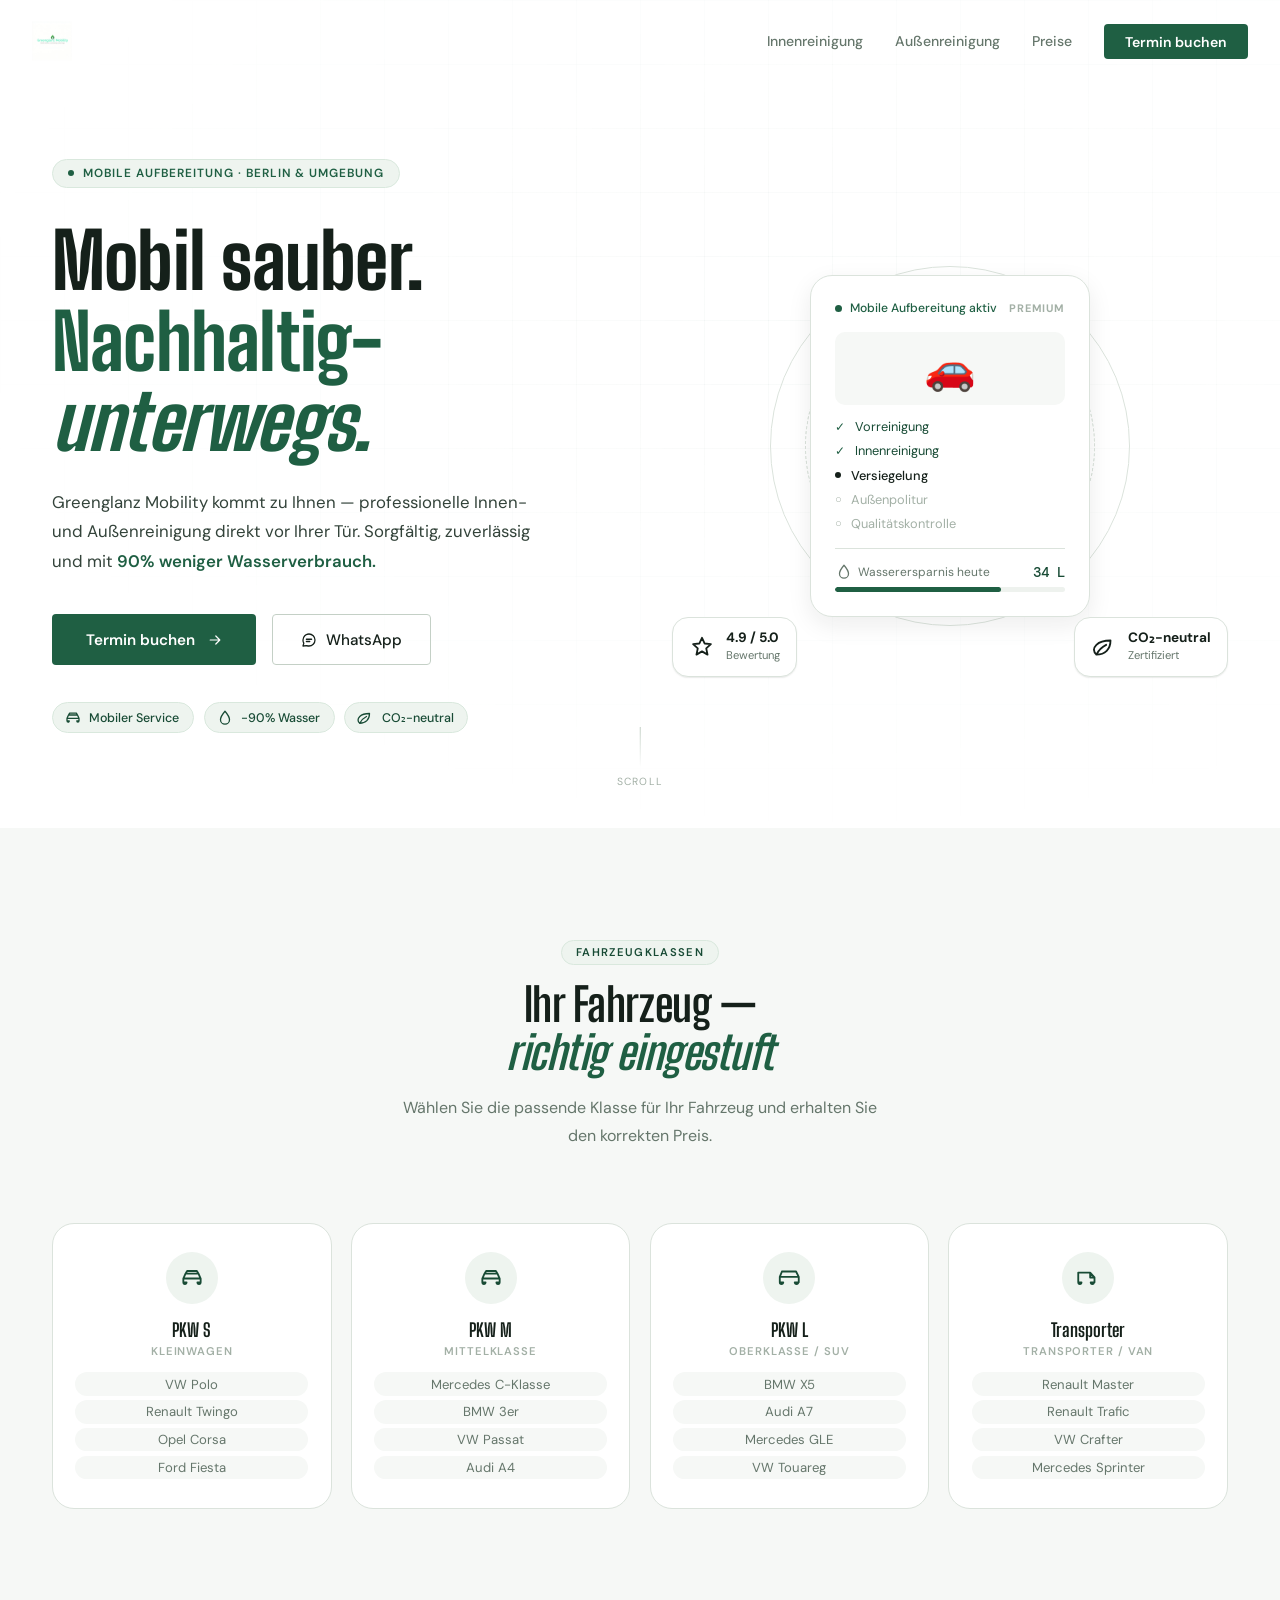
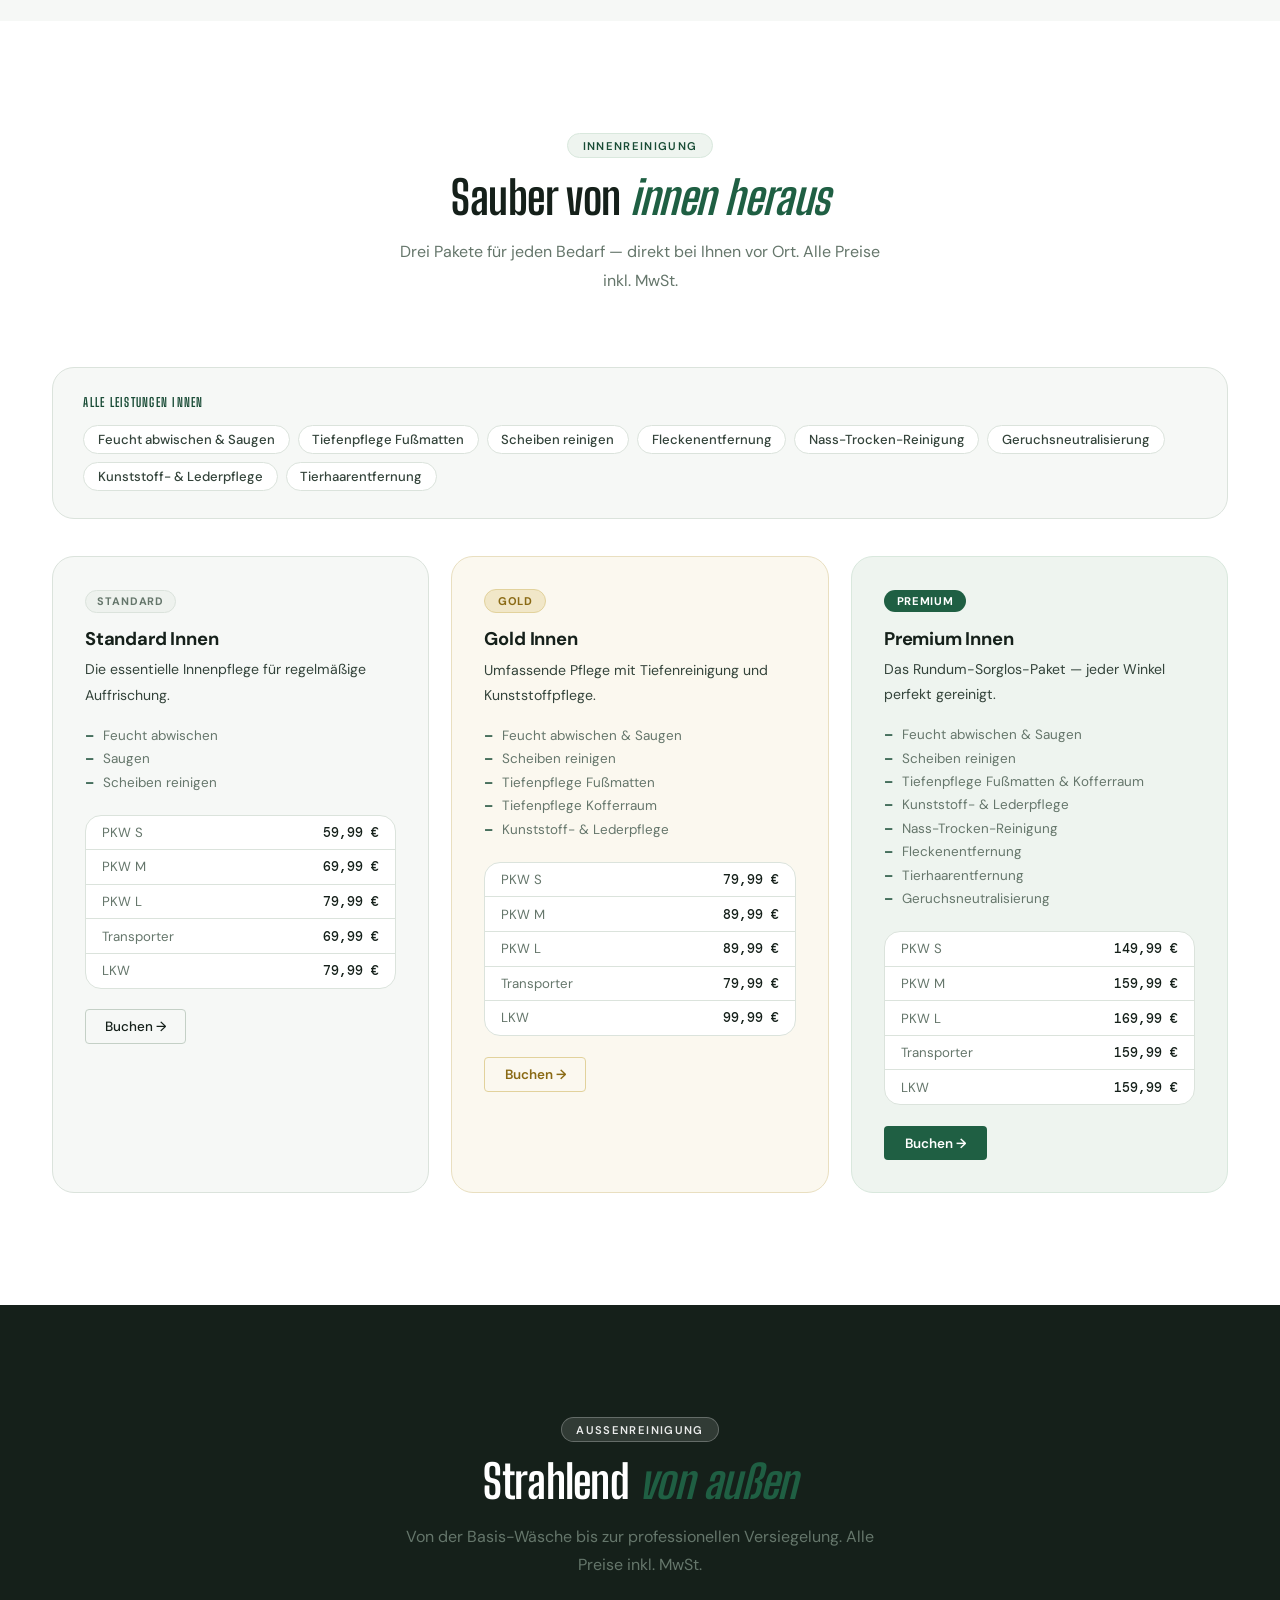
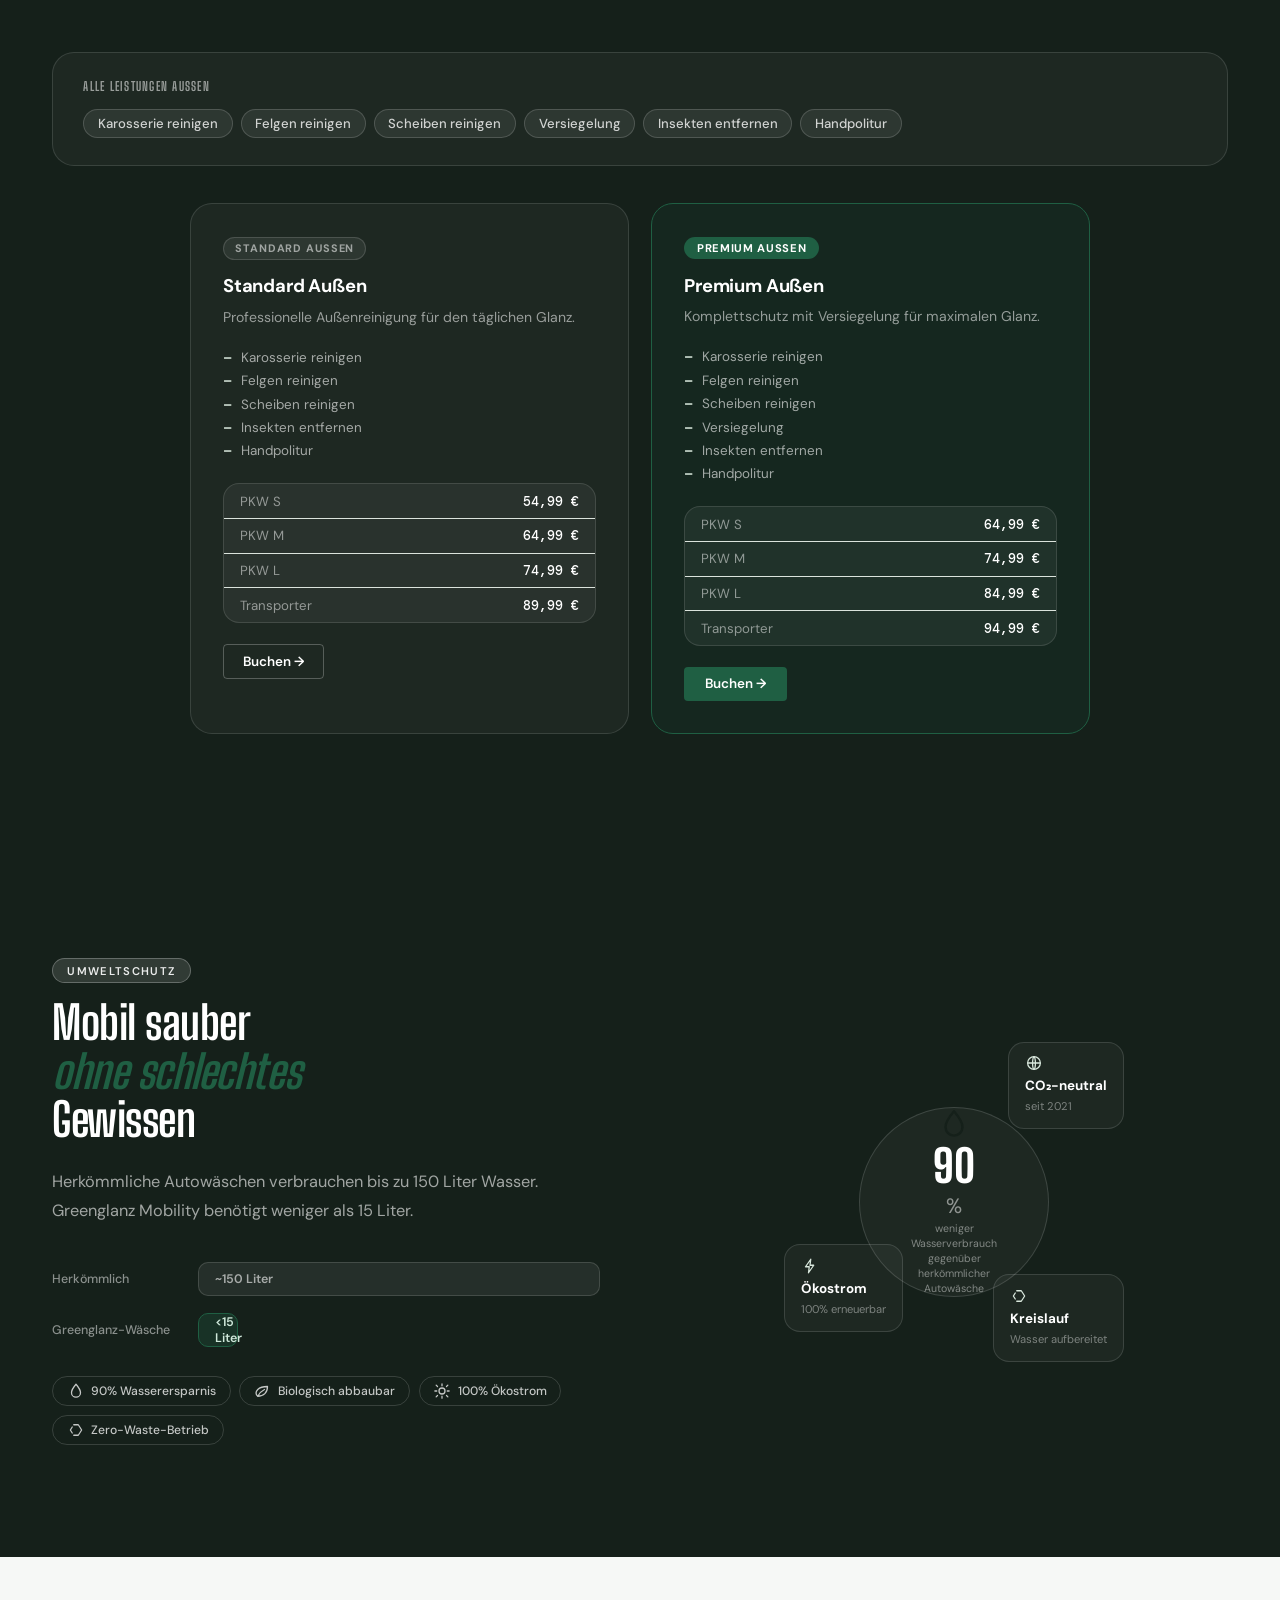
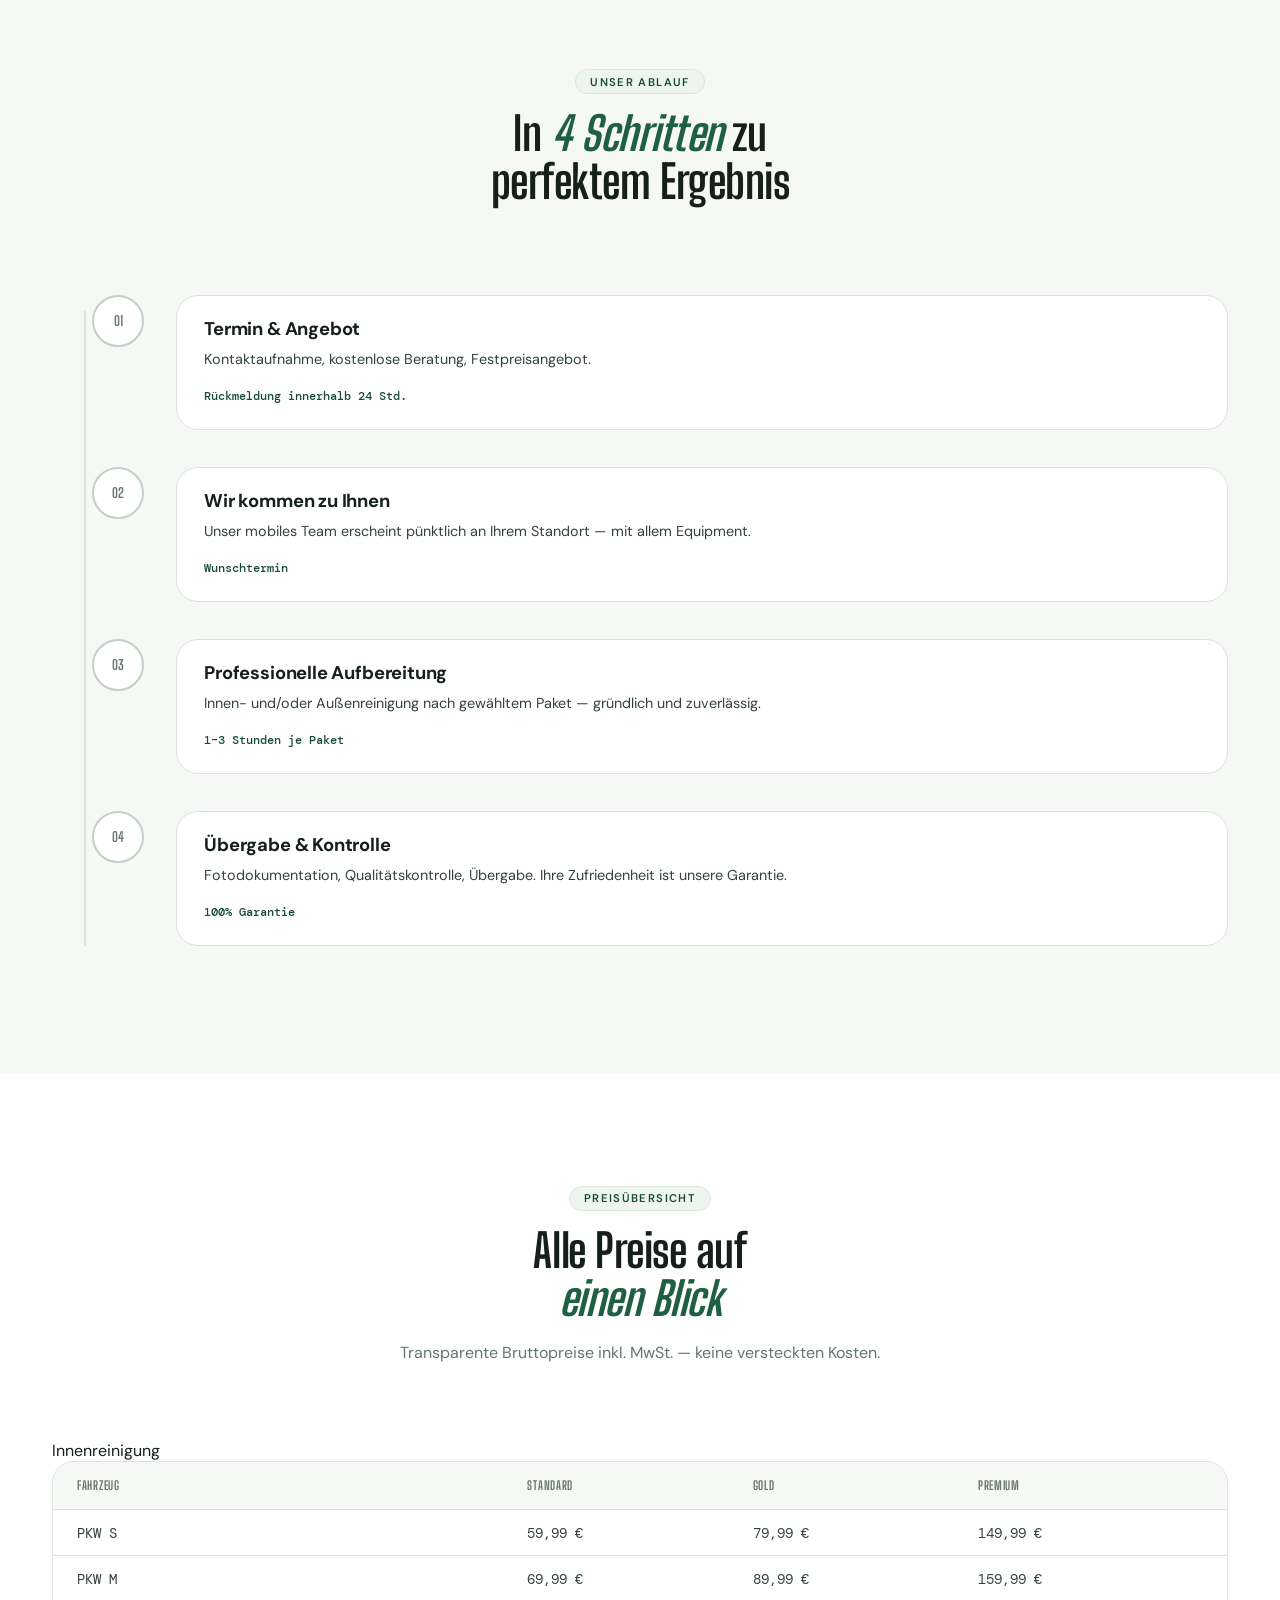
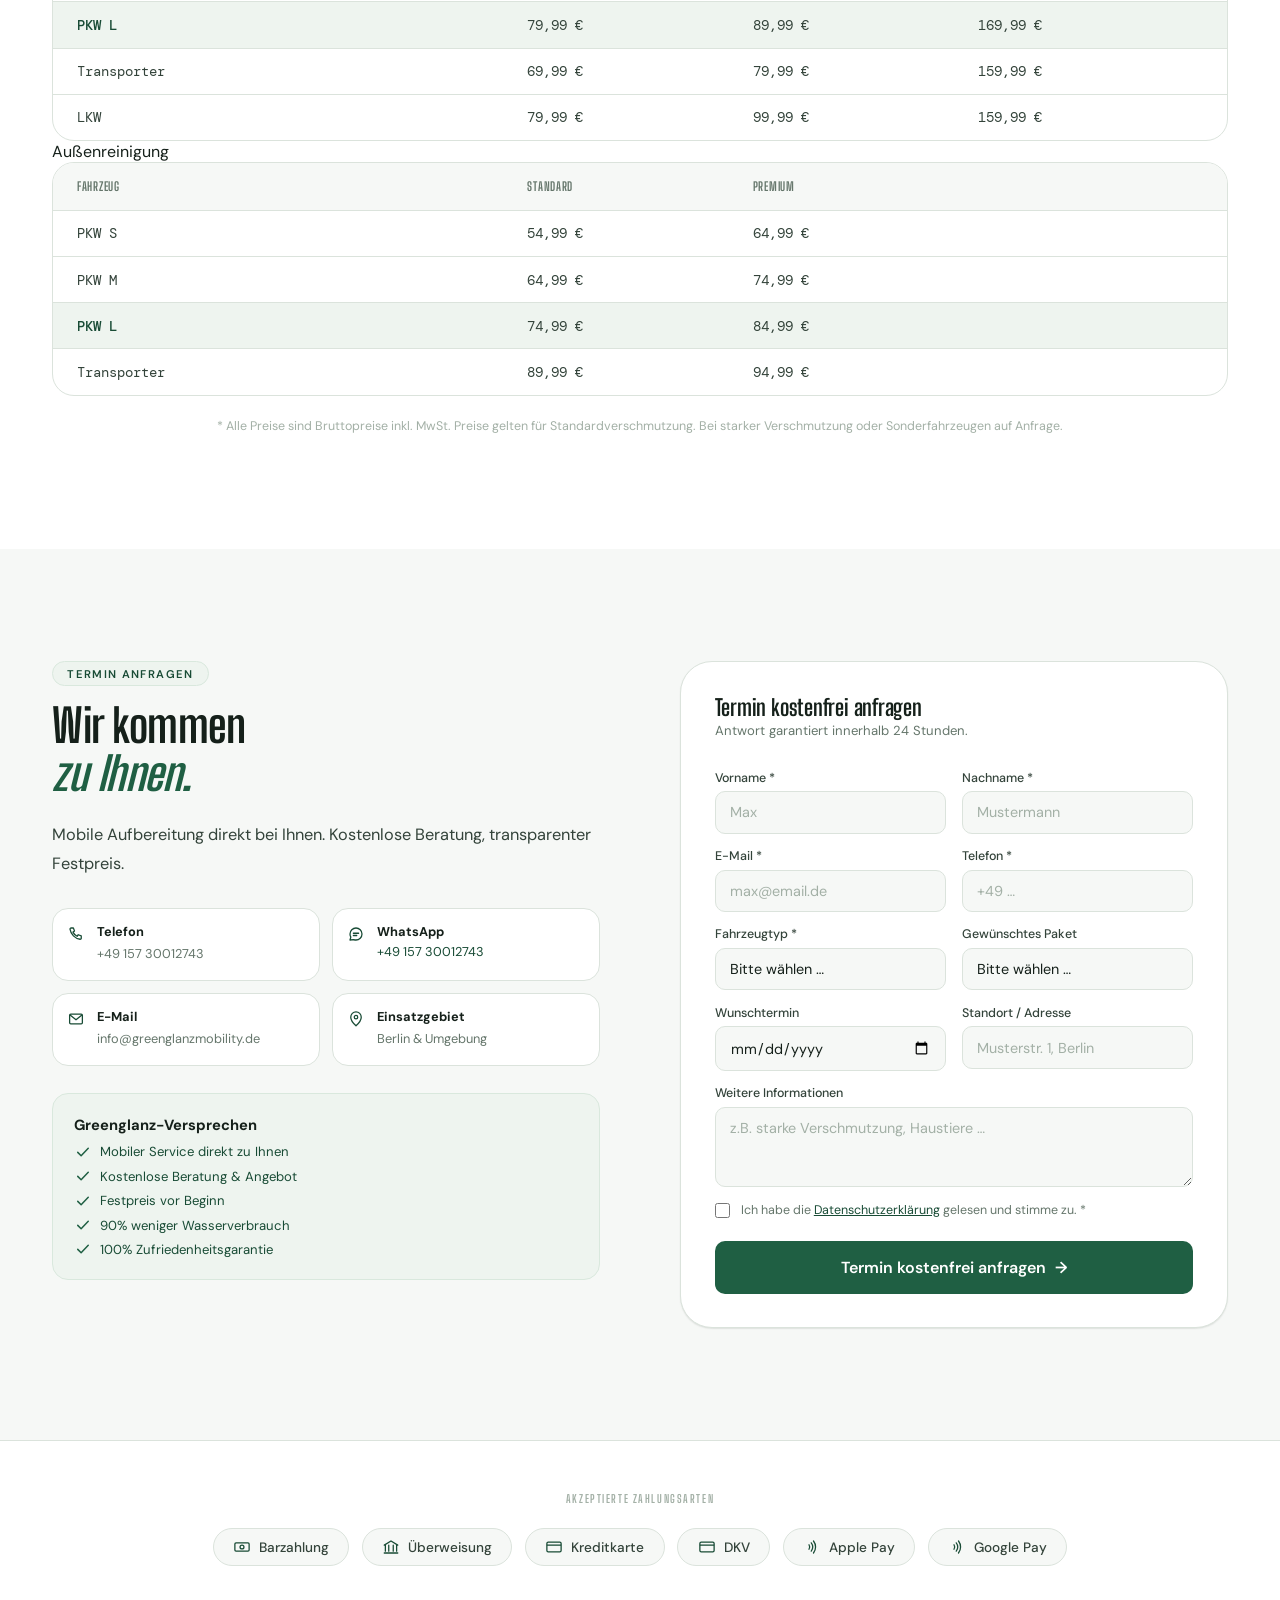
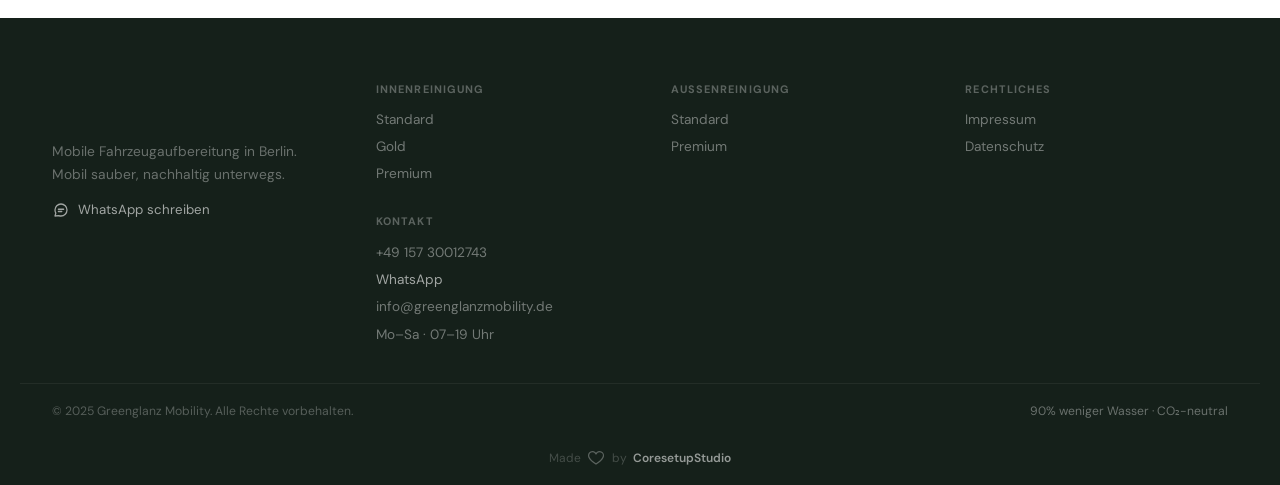
==== commit 69d9fbbd: "Add hidden compatibility elements in index.html" ====
--- a/index.html
+++ b/index.html
@@ -11,7 +11,15 @@
 </head>
 <body>
 
+  <!-- Versteckte Kompatibilitäts-Elemente, falls fv-app.js diese IDs noch direkt anspricht -->
+  <div class="js-compat" aria-hidden="true">
+    <div class="cur" id="cur"></div>
+    <div class="cur-ring" id="curRing"></div>
+    <div class="tb-track" id="tbTrack"></div>
+  </div>
+
   <!-- Icon sprite -->
+
   <svg class="ic-sprite" aria-hidden="true">
     <defs>
       <symbol id="i-car" viewBox="0 0 24 24"><path stroke="currentColor" fill="none" stroke-width="1.7" stroke-linecap="round" stroke-linejoin="round" d="M4 16V12.5L6 8h12l2 4.5V16M4 16a1.5 1.5 0 0 0 3 0M4 16h3m13 0a1.5 1.5 0 0 1-3 0m3 0h-3M6 8l1.5-2.5h9L18 8M4 12.5h16"/></symbol>
@@ -127,6 +135,7 @@
     <div class="hero-right" data-reveal data-delay="80">
       <div class="hero-scene">
         <div class="hs-ring r1"></div>
+        <div class="hs-ring r2"></div>
         <div class="hs-ring r2"></div>
         <div class="hs-card">
           <div class="hs-card-header">
@@ -607,6 +616,84 @@
     </div>
   </footer>
 
-  <script src="fv-app.js"></script>
+    <script src="fv-app.js"></script>
+  <script>
+  (function () {
+    try {
+      var html = document.documentElement;
+      var reduce = window.matchMedia('(prefers-reduced-motion: reduce)').matches;
+      if (reduce) return;
+
+      html.classList.add('reveal-ready');
+      var els = document.querySelectorAll('[data-reveal]');
+
+      function revealAll() {
+        els.forEach(function (el) { el.classList.add('on'); });
+      }
+
+      if ('IntersectionObserver' in window) {
+        var io = new IntersectionObserver(function (entries) {
+          entries.forEach(function (entry) {
+            if (entry.isIntersecting) {
+              entry.target.classList.add('on');
+              io.unobserve(entry.target);
+            }
+          });
+        }, { threshold: 0.12, rootMargin: '0px 0px -40px 0px' });
+        els.forEach(function (el) { io.observe(el); });
+      } else {
+        revealAll();
+      }
+
+      setTimeout(revealAll, 2500);
+
+      function runCount(el) {
+        var target = parseInt(el.dataset.target, 10);
+        if (isNaN(target)) return;
+        var start = null, dur = 1200;
+        function tick(t) {
+          if (!start) start = t;
+          var p = Math.min((t - start) / dur, 1);
+          el.textContent = Math.floor(p * target);
+          if (p < 1) requestAnimationFrame(tick);
+        }
+        requestAnimationFrame(tick);
+      }
+      var counters = document.querySelectorAll('.neon-counter[data-target]');
+      if ('IntersectionObserver' in window) {
+        var co = new IntersectionObserver(function (entries) {
+          entries.forEach(function (entry) {
+            if (entry.isIntersecting) { runCount(entry.target); co.unobserve(entry.target); }
+          });
+        }, { threshold: 0.6 });
+        counters.forEach(function (el) { co.observe(el); });
+      } else {
+        counters.forEach(function (el) { el.textContent = el.dataset.target; });
+      }
+
+      var bars = document.querySelectorAll('.ec-bar[data-w]');
+      if ('IntersectionObserver' in window) {
+        var bo = new IntersectionObserver(function (entries) {
+          entries.forEach(function (entry) {
+            if (entry.isIntersecting) { entry.target.style.width = entry.target.dataset.w + '%'; bo.unobserve(entry.target); }
+          });
+        }, { threshold: 0.4 });
+        bars.forEach(function (b) { bo.observe(b); });
+      } else {
+        bars.forEach(function (b) { b.style.width = b.dataset.w + '%'; });
+      }
+    } catch (err) {
+      document.documentElement.classList.remove('reveal-ready');
+    }
+  })();
+
+  window.addEventListener('load', function () {
+    setTimeout(function () {
+      var loader = document.getElementById('loader');
+      if (loader) loader.classList.add('out');
+    }, 1200);
+  });
+  </script>
 </body>
+
 </html>
--- a/fv-styles.css
+++ b/fv-styles.css
@@ -110,6 +110,11 @@
   transition: opacity 0.5s var(--ease), visibility 0.5s;
 }
 .loader.out { opacity: 0; visibility: hidden; pointer-events: none; }
+@keyframes loader-failsafe { to { opacity: 0; visibility: hidden; pointer-events: none; } }
+.loader { animation: loader-failsafe 0.01s linear 4s forwards; }
+
+.js-compat { position: absolute; width: 0; height: 0; overflow: hidden; opacity: 0; pointer-events: none; }
+
 .loader-core { display: flex; flex-direction: column; align-items: center; gap: 1.2rem; }
 
 .loader-drop {
@@ -346,8 +351,15 @@
 ══════════════════════════════════════════════════ */
 .trust-bar, .section, .footer { position: relative; z-index: 2; isolation: isolate; }
 
-[data-reveal] { opacity: 0; transform: translateY(28px); transition: opacity 0.6s var(--ease), transform 0.6s var(--ease); }
-[data-reveal].on { opacity: 1; transform: none; }
+/* Progressive Enhancement: Inhalt ist standardmäßig sichtbar.
+   Animation nur, wenn unser Skript bestätigt, dass es läuft. */
+[data-reveal] { opacity: 1; transform: none; }
+html.reveal-ready [data-reveal] {
+  opacity: 0; transform: translateY(28px);
+  transition: opacity 0.6s var(--ease), transform 0.6s var(--ease);
+}
+html.reveal-ready [data-reveal].on { opacity: 1; transform: none; }
+
 
 .section { padding: 7rem 0; }
 .container { max-width: 1240px; margin: 0 auto; padding: 0 2rem; }
